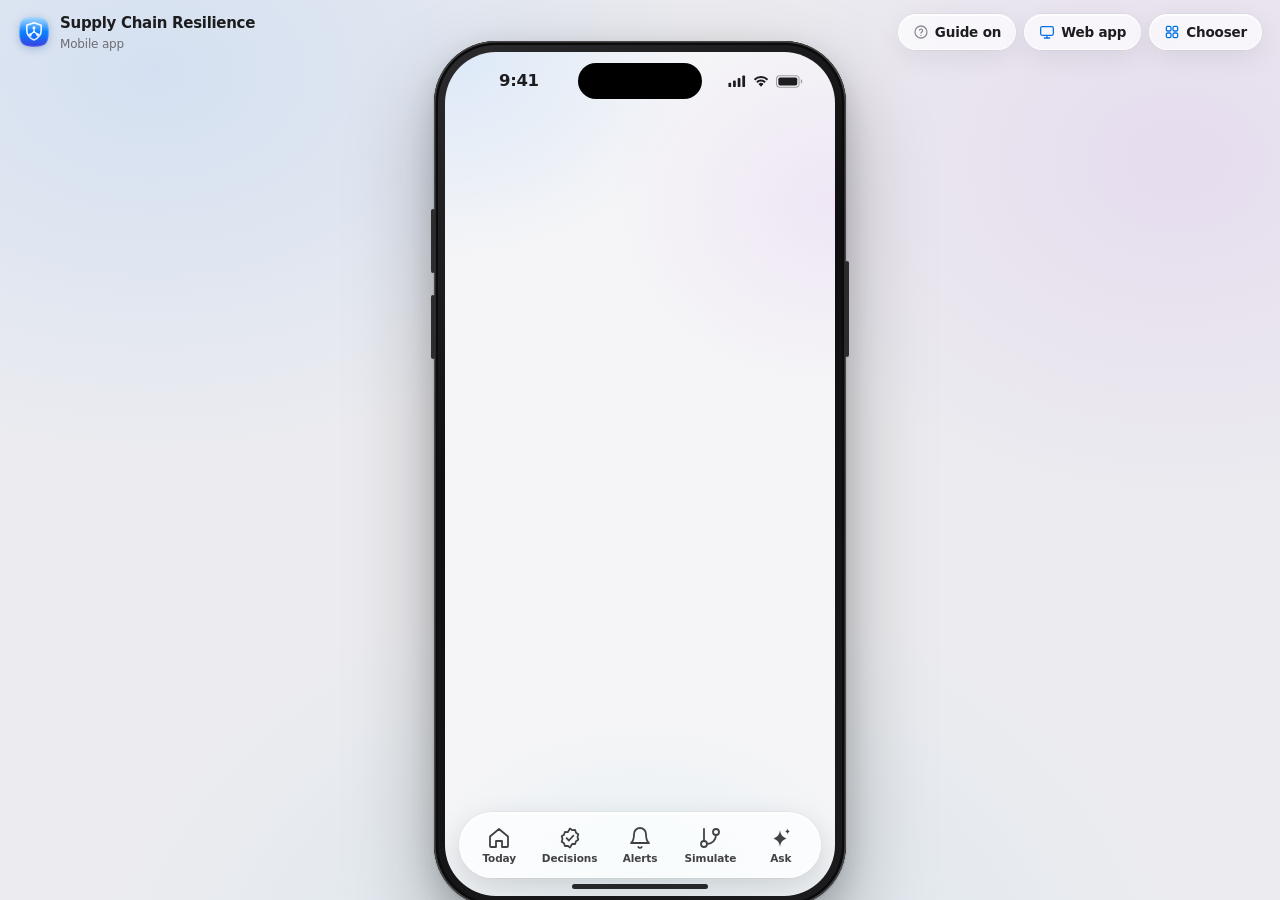
==== mobile.html @ ba63f1e8 "Add the role-tailored mobile app and the device chooser The root is now a chooser, as in the HCCB hu" ====
<!DOCTYPE html>
<html lang="en">
<head>
<meta charset="UTF-8" />
<meta name="viewport" content="width=device-width, initial-scale=1.0" />
<title>SCR Mobile — Supply Chain Resilience</title>
<meta name="theme-color" content="#f5f5f7" />
<link rel="icon" href="data:image/svg+xml,%3Csvg xmlns='http://www.w3.org/2000/svg' viewBox='0 0 48 48'%3E%3Cdefs%3E%3ClinearGradient id='g' x1='0' y1='0' x2='0' y2='1'%3E%3Cstop offset='0' stop-color='%2340a9ff'/%3E%3Cstop offset='1' stop-color='%233b3fe0'/%3E%3C/linearGradient%3E%3C/defs%3E%3Cpath d='M24 2C41.5 2 46 6.5 46 24S41.5 46 24 46 2 41.5 2 24 6.5 2 24 2Z' fill='url(%23g)'/%3E%3Cpath d='M24 10.2 34.8 13.9v7.6c0 6.9-4.6 11.8-10.8 14.6-6.2-2.8-10.8-7.7-10.8-14.6v-7.6Z' fill='none' stroke='%23fff' stroke-width='2.6' stroke-linejoin='round'/%3E%3C/svg%3E" />
<link rel="stylesheet" href="css/styles.css" />
<link rel="stylesheet" href="css/guide.css" />
<link rel="stylesheet" href="css/mobile.css" />
</head>
<body data-theme="light" data-shell="mobile">

<div class="stage" id="stage">
  <header class="st-top">
    <a class="st-brand" href="index.html" data-hint="st-brand" data-hint-title="Supply Chain Resilience · mobile" data-hint-body="The same command center, tailored for a phone. Tap to go back to the chooser.">
      <span class="st-mark"><svg viewBox="0 0 48 48" xmlns="http://www.w3.org/2000/svg">
          <defs>
            <linearGradient id="mTile" x1="0" y1="0" x2="0" y2="1">
              <stop offset="0" stop-color="#40a9ff"/>
              <stop offset=".55" stop-color="#0a7cff"/>
              <stop offset="1" stop-color="#3b3fe0"/>
            </linearGradient>
            <linearGradient id="mSheen" x1="0" y1="0" x2="0" y2="1">
              <stop offset="0" stop-color="#ffffff" stop-opacity=".5"/>
              <stop offset=".48" stop-color="#ffffff" stop-opacity="0"/>
            </linearGradient>
            <linearGradient id="mGlyph" x1="0" y1="0" x2="0" y2="1">
              <stop offset="0" stop-color="#ffffff"/>
              <stop offset="1" stop-color="#d6e8ff"/>
            </linearGradient>
          </defs>
          <!-- app-icon squircle -->
          <path d="M24 2C41.5 2 46 6.5 46 24S41.5 46 24 46 2 41.5 2 24 6.5 2 24 2Z" fill="url(#mTile)"/>
          <path d="M24 2C41.5 2 46 6.5 46 24S41.5 46 24 46 2 41.5 2 24 6.5 2 24 2Z" fill="url(#mSheen)"/>
          <path d="M24 2.6C40.9 2.6 45.4 7.1 45.4 24S40.9 45.4 24 45.4 2.6 40.9 2.6 24 7.1 2.6 24 2.6Z" fill="none" stroke="#ffffff" stroke-opacity=".28" stroke-width="1"/>
          <!-- resilience shield with a supply-chain hub inside -->
          <path d="M24 10.2 34.8 13.9v7.6c0 6.9-4.6 11.8-10.8 14.6-6.2-2.8-10.8-7.7-10.8-14.6v-7.6Z" fill="none" stroke="url(#mGlyph)" stroke-width="2.4" stroke-linejoin="round"/>
          <path d="M24 19.6v3.6M22.6 24.6l-2.9 2.2M25.4 24.6l2.9 2.2" stroke="#ffffff" stroke-width="1.9" stroke-linecap="round"/>
          <circle cx="24" cy="17.6" r="2.3" fill="#ffffff"/>
          <circle cx="24" cy="23.9" r="1.7" fill="#ffffff"/>
          <circle cx="18.6" cy="28.1" r="2.1" fill="#ffffff"/>
          <circle cx="29.4" cy="28.1" r="2.1" fill="#ffffff"/>
        </svg></span>
      <span><b>Supply Chain Resilience</b><small>Mobile app</small></span>
    </a>
    <div class="st-caption" id="stCaption"></div>
    <div class="st-controls">
      <button type="button" class="st-btn" data-guide-toggle data-hint="st-guide">
        <svg viewBox="0 0 24 24" fill="none" stroke="currentColor" stroke-width="1.9" stroke-linecap="round" stroke-linejoin="round"><circle cx="12" cy="12" r="9"/><path d="M9.6 9.3a2.5 2.5 0 0 1 4.86.83c0 1.66-2.46 2.2-2.46 3.6"/><path d="M12 16.9v.2"/></svg>
        <span data-guide-label>Guide on</span>
      </button>
      <a class="st-btn" href="web.html" data-hint="st-web">
        <svg viewBox="0 0 24 24" fill="none" stroke="currentColor" stroke-width="1.9" stroke-linecap="round" stroke-linejoin="round"><rect x="2.5" y="4" width="19" height="13" rx="2.2"/><path d="M8 21h8M12 17v4"/></svg>
        <span>Web app</span>
      </a>
      <a class="st-btn" href="index.html" data-hint="st-chooser">
        <svg viewBox="0 0 24 24" fill="none" stroke="currentColor" stroke-width="1.9" stroke-linecap="round" stroke-linejoin="round"><rect x="3.5" y="3.5" width="7" height="7" rx="2"/><rect x="13.5" y="3.5" width="7" height="7" rx="2"/><rect x="3.5" y="13.5" width="7" height="7" rx="2"/><rect x="13.5" y="13.5" width="7" height="7" rx="2"/></svg>
        <span>Chooser</span>
      </a>
    </div>
  </header>

  <!-- ======= The phone ======= -->
  <div class="device" id="device">
    <div class="screen" id="screen">
      <div class="island" id="island" data-hint="m-island"></div>
      <div class="status-bar" aria-hidden="true">
        <span class="sb-time">9:41</span>
        <span class="sb-icons">
          <svg viewBox="0 0 20 14" fill="currentColor"><rect x="0" y="9" width="3.2" height="5" rx="1"/><rect x="5.4" y="6.5" width="3.2" height="7.5" rx="1"/><rect x="10.8" y="3.5" width="3.2" height="10.5" rx="1"/><rect x="16.2" y="0.5" width="3.2" height="13.5" rx="1"/></svg>
          <svg viewBox="0 0 20 14" fill="currentColor"><path d="M10 13.6 7.1 10.4a4.2 4.2 0 0 1 5.8 0Z"/><path d="M4.4 7.6a7.9 7.9 0 0 1 11.2 0l-1.6 1.7a5.6 5.6 0 0 0-8 0Z"/><path d="M1.6 4.6a11.9 11.9 0 0 1 16.8 0l-1.6 1.7a9.6 9.6 0 0 0-13.6 0Z"/></svg>
          <svg viewBox="0 0 30 14" fill="none"><rect x="0.6" y="0.6" width="25" height="12.8" rx="3.6" stroke="currentColor" stroke-opacity=".38" stroke-width="1.2"/><rect x="2.6" y="2.6" width="21" height="8.8" rx="2" fill="currentColor"/><path d="M27.6 4.6v4.8c.9-.3 1.6-1.3 1.6-2.4s-.7-2.1-1.6-2.4Z" fill="currentColor" fill-opacity=".4"/></svg>
        </span>
      </div>
      <div class="views" id="views"></div>
      <nav class="tabbar" id="tabbar" aria-label="Tabs"></nav>
      <div class="sheet-host" id="sheetHost"></div>
      <div class="home-indicator" aria-hidden="true"></div>
    </div>
  </div>
</div>

<script src="js/theme.js"></script>
<script src="js/personas.js"></script>
<script src="js/data.js"></script>
<script src="js/charts.js"></script>
<script src="js/components.js"></script>
<script src="js/intelligence.js"></script>
<script src="js/copilot.js"></script>
<script src="js/pages/executive.js"></script>
<script src="js/pages/valuestream.js"></script>
<script src="js/pages/category.js"></script>
<script src="js/pages/site.js"></script>
<script src="js/pages/network.js"></script>
<script src="js/pages/scenario.js"></script>
<script src="js/pages/actions.js"></script>
<script src="js/pages/agents.js"></script>
<script src="js/pages/quality.js"></script>
<script src="js/guide.js"></script>
<script src="js/mobile.js"></script>
</body>
</html>
---- css/styles.css ----
/* ============================================================
   SCR — Supply Chain Resilience Command Center · Design System
   Apple-inspired: SF Pro type, system colours, Liquid Glass
   chrome over an ambient light field, continuous (squircle)
   corners, grouped surfaces, spring motion.

   Two materials, used with intent:
   · Glass — only chrome that floats over content blurs what is
     behind it: sidebar, toolbar controls, drawer, copilot,
     popovers, toasts. Cards stay opaque so charts stay legible.
   · Intelligence — the iridescent gradient (blue → violet →
     pink → orange) marks anything written or computed by the
     agentic layer, and nothing else.

   Categorical chart palette (fixed order, Apple system hues):
   teal → purple → orange → blue → pink → green → indigo → brown
   ============================================================ */

* { margin: 0; padding: 0; box-sizing: border-box; }

@property --ai-angle { syntax: '<angle>'; inherits: false; initial-value: 0deg; }

:root {
  color-scheme: light;

  /* ---- Canvas & surfaces (light) ---- */
  --page: #f5f5f7;
  --surface: #ffffff;
  --surface-2: #f6f6f8;
  --surface-3: #ececf0;
  --border: rgba(0, 0, 0, 0.07);
  --border-strong: rgba(0, 0, 0, 0.12);
  --separator: rgba(60, 60, 67, 0.12);
  --fill: rgba(118, 118, 128, 0.14);
  --fill-2: rgba(118, 118, 128, 0.09);
  --fill-3: rgba(118, 118, 128, 0.055);
  --shadow: 0 0 0 0.5px rgba(0, 0, 0, 0.03), 0 1px 2px rgba(0, 0, 0, 0.03), 0 6px 20px rgba(0, 0, 0, 0.04);
  --shadow-hover: 0 0 0 0.5px rgba(0, 0, 0, 0.04), 0 2px 4px rgba(0, 0, 0, 0.04), 0 16px 40px rgba(0, 0, 0, 0.10);
  --shadow-lg: 0 0 0 0.5px rgba(0, 0, 0, 0.08), 0 12px 32px rgba(0, 0, 0, 0.12), 0 32px 80px rgba(0, 0, 0, 0.12);

  /* ---- Ink ---- */
  --ink: #1d1d1f;
  --ink-2: #424245;
  --ink-3: #6e6e73;
  --ink-4: #8e8e93;
  --grid: rgba(0, 0, 0, 0.06);
  --axis: rgba(0, 0, 0, 0.14);

  /* ---- Accent (Apple blue — interaction only) ---- */
  --accent: #0071e3;
  --accent-strong: #0066cc;
  --accent-deep: #004f9e;
  --accent-soft: rgba(0, 113, 227, 0.10);
  --accent-ink: #ffffff;

  /* ---- Glass (Liquid Glass chrome) ---- */
  --glass: rgba(255, 255, 255, 0.66);
  --glass-strong: rgba(255, 255, 255, 0.84);
  --glass-thin: rgba(255, 255, 255, 0.48);
  --glass-edge: rgba(255, 255, 255, 0.72);
  --glass-hair: rgba(0, 0, 0, 0.07);
  --glass-filter: blur(26px) saturate(185%);
  --glass-shadow: inset 0 1px 0 rgba(255, 255, 255, 0.75), 0 0 0 0.5px rgba(0, 0, 0, 0.07), 0 8px 28px rgba(0, 0, 0, 0.07);

  /* ---- App chrome ---- */
  --bar-bg: transparent;
  --bar-ink: #1d1d1f;
  --bar-muted: #6e6e73;
  --bar-border: rgba(0, 0, 0, 0.07);
  --bar-hover: rgba(118, 118, 128, 0.12);
  --bar-field-bg: var(--glass);
  --bar-field-border: var(--glass-edge);

  /* ---- Table header (grouped, not a slab) ---- */
  --thead-bg: rgba(118, 118, 128, 0.075);
  --thead-ink: #424245;

  /* ---- Status / severity (Apple system colours) ---- */
  --status-good: #34c759;
  --status-warning: #ff9f0a;
  --status-serious: #ff6b22;
  --status-critical: #ff3b30;
  --status-good-soft: rgba(52, 199, 89, 0.14);
  --status-warning-soft: rgba(255, 159, 10, 0.16);
  --status-serious-soft: rgba(255, 107, 34, 0.14);
  --status-critical-soft: rgba(255, 59, 48, 0.12);
  /* text-safe variants for small type on light surfaces */
  --good-text: #248a3d;
  --warn-text: #a35200;
  --serious-text: #c93400;
  --crit-text: #d70015;

  /* ---- Categorical series (fixed order) ---- */
  --series-1: #30b0c7;  /* teal   */
  --series-2: #af52de;  /* purple */
  --series-3: #ff9f0a;  /* orange */
  --series-4: #007aff;  /* blue   */
  --series-5: #ff2d55;  /* pink   */
  --series-6: #34c759;  /* green  */
  --series-7: #5856d6;  /* indigo */
  --series-8: #a2845e;  /* brown  */

  /* ---- Intelligence (Apple-Intelligence-style iridescence) ---- */
  --ai-c1: #0894ff;
  --ai-c2: #c959dd;
  --ai-c3: #ff2e54;
  --ai-c4: #ff9004;
  --ai-grad: linear-gradient(90deg, #0894ff, #c959dd 34%, #ff2e54 68%, #ff9004);
  --ai-conic: conic-gradient(from var(--ai-angle), #0894ff, #c959dd, #ff2e54, #ff9004, #ffc53d, #0894ff);
  --ai-wash: linear-gradient(120deg, rgba(8, 148, 255, 0.10), rgba(201, 89, 221, 0.09) 45%, rgba(255, 46, 84, 0.07) 75%, rgba(255, 144, 4, 0.08));
  --ai-glow-opacity: 0.32;

  /* ---- Shape & type ---- */
  --radius: 20px;
  --radius-lg: 24px;
  --radius-sm: 14px;
  --radius-xs: 10px;
  --font: -apple-system, BlinkMacSystemFont, "SF Pro Text", "SF Pro Display", "Helvetica Neue", "Inter", system-ui, sans-serif;
  --font-display: -apple-system, BlinkMacSystemFont, "SF Pro Display", "Helvetica Neue", "Inter", system-ui, sans-serif;
  --font-rounded: ui-rounded, "SF Pro Rounded", -apple-system, BlinkMacSystemFont, "SF Pro Display", system-ui, sans-serif;
  --font-mono: ui-monospace, "SF Mono", Menlo, monospace;

  /* ---- Motion ---- */
  --ease: cubic-bezier(.32, .72, 0, 1);          /* iOS sheet curve */
  --ease-out: cubic-bezier(.2, .8, .2, 1);
  --spring: linear(0, 0.009, 0.035 2.1%, 0.141 4.4%, 0.723 12.9%, 0.938 16.7%, 1.017 19.4%, 1.061, 1.084 24.8%, 1.088 27.5%, 1.077 30.4%, 1.013 41.4%, 0.996 46.3%, 0.99 52.2%, 1 70%, 1);

  --appbar-h: 58px;
  --side-w: 248px;
  --content-w: 1560px;
}

[data-theme="dark"] {
  color-scheme: dark;

  --page: #000000;
  --surface: #1c1c1e;
  --surface-2: #242427;
  --surface-3: #2c2c2e;
  --border: rgba(255, 255, 255, 0.08);
  --border-strong: rgba(255, 255, 255, 0.15);
  --separator: rgba(84, 84, 88, 0.55);
  --fill: rgba(118, 118, 128, 0.30);
  --fill-2: rgba(118, 118, 128, 0.22);
  --fill-3: rgba(118, 118, 128, 0.14);
  --shadow: 0 0 0 0.5px rgba(255, 255, 255, 0.06);
  --shadow-hover: 0 0 0 0.5px rgba(255, 255, 255, 0.10), 0 18px 44px rgba(0, 0, 0, 0.6);
  --shadow-lg: 0 0 0 0.5px rgba(255, 255, 255, 0.10), 0 24px 70px rgba(0, 0, 0, 0.7);

  --ink: #f5f5f7;
  --ink-2: #d1d1d6;
  --ink-3: #98989d;
  --ink-4: #6e6e73;
  --grid: rgba(255, 255, 255, 0.07);
  --axis: rgba(255, 255, 255, 0.16);

  --accent: #0a84ff;
  --accent-strong: #409cff;
  --accent-deep: #7ab8ff;
  --accent-soft: rgba(10, 132, 255, 0.20);
  --accent-ink: #ffffff;

  --glass: rgba(30, 30, 32, 0.58);
  --glass-strong: rgba(30, 30, 32, 0.80);
  --glass-thin: rgba(44, 44, 46, 0.42);
  --glass-edge: rgba(255, 255, 255, 0.10);
  --glass-hair: rgba(255, 255, 255, 0.08);
  --glass-shadow: inset 0 1px 0 rgba(255, 255, 255, 0.08), 0 0 0 0.5px rgba(0, 0, 0, 0.6), 0 10px 30px rgba(0, 0, 0, 0.45);

  --bar-ink: #f5f5f7;
  --bar-muted: #98989d;
  --bar-border: rgba(255, 255, 255, 0.08);
  --bar-hover: rgba(118, 118, 128, 0.24);

  --thead-bg: rgba(118, 118, 128, 0.16);
  --thead-ink: #d1d1d6;

  --status-good: #30d158;
  --status-warning: #ffb340;
  --status-serious: #ff8a3d;
  --status-critical: #ff453a;
  --status-good-soft: rgba(48, 209, 88, 0.17);
  --status-warning-soft: rgba(255, 179, 64, 0.17);
  --status-serious-soft: rgba(255, 138, 61, 0.17);
  --status-critical-soft: rgba(255, 69, 58, 0.18);
  --good-text: #30d158;
  --warn-text: #ffb340;
  --serious-text: #ff8a3d;
  --crit-text: #ff6961;

  --series-1: #40c8e0;
  --series-2: #bf5af2;
  --series-3: #ff9f0a;
  --series-4: #0a84ff;
  --series-5: #ff375f;
  --series-6: #30d158;
  --series-7: #5e5ce6;
  --series-8: #ac8e68;

  --ai-wash: linear-gradient(120deg, rgba(8, 148, 255, 0.16), rgba(201, 89, 221, 0.14) 45%, rgba(255, 46, 84, 0.10) 75%, rgba(255, 144, 4, 0.10));
  --ai-glow-opacity: 0.5;
}

html, body { height: 100%; }
body {
  font-family: var(--font);
  background: var(--page);
  color: var(--ink);
  font-size: 16px;
  line-height: 1.5;
  letter-spacing: -0.011em;
  -webkit-font-smoothing: antialiased;
  -moz-osx-font-smoothing: grayscale;
  text-rendering: optimizeLegibility;
  overflow: hidden;
}
svg { display: block; }
button { font-family: inherit; cursor: pointer; letter-spacing: inherit; }
input, select, textarea { font-family: inherit; letter-spacing: inherit; }
::selection { background: color-mix(in srgb, var(--accent) 24%, transparent); }
:focus-visible { outline: 3px solid color-mix(in srgb, var(--accent) 45%, transparent); outline-offset: 2px; }

/* Ambient light field — gives the glass something to refract. */
.shell {
  display: flex;
  height: 100vh;
  position: relative;
  background:
    radial-gradient(1100px 720px at -6% -12%, rgba(0, 122, 255, 0.10), transparent 62%),
    radial-gradient(900px 640px at 104% -8%, rgba(175, 82, 222, 0.09), transparent 60%),
    radial-gradient(1000px 760px at 46% 118%, rgba(48, 176, 199, 0.09), transparent 62%),
    radial-gradient(700px 520px at 88% 76%, rgba(255, 149, 0, 0.05), transparent 60%),
    var(--page);
}
[data-theme="dark"] .shell {
  background:
    radial-gradient(1100px 720px at -6% -12%, rgba(10, 132, 255, 0.16), transparent 62%),
    radial-gradient(900px 640px at 104% -8%, rgba(191, 90, 242, 0.14), transparent 60%),
    radial-gradient(1000px 760px at 46% 118%, rgba(64, 200, 224, 0.10), transparent 62%),
    radial-gradient(700px 520px at 88% 76%, rgba(255, 159, 10, 0.06), transparent 60%),
    var(--page);
}

/* One definition of the glass material for every floating surface. */
.sidebar, .global-search, .persona-pill, .tb-group, .side-handle,
.search-results, .persona-menu, .notif-panel, .refresh-tip,
.drawer, .copilot, .toast, .copilot-fab {
  background: var(--glass);
  -webkit-backdrop-filter: var(--glass-filter);
  backdrop-filter: var(--glass-filter);
  border: 1px solid var(--glass-edge);
  box-shadow: var(--glass-shadow);
}

/* ============ Toolbar (floats over the page, content scrolls under) ============ */
.appbar {
  position: absolute; top: 0; left: 0; right: 0;
  height: var(--appbar-h);
  color: var(--bar-ink);
  display: flex; align-items: center; gap: 12px;
  padding: 0 18px 0 14px;
  z-index: 60;
  pointer-events: none;           /* the empty strip must not block clicks on content */
}
.appbar > * { pointer-events: auto; }
/* scroll-edge effect: a soft blur that fades out, as in macOS Tahoe toolbars */
.appbar::before {
  content: "";
  position: absolute; inset: 0 0 -22px 0;
  z-index: -1;
  background: linear-gradient(to bottom, color-mix(in srgb, var(--page) 72%, transparent) 0%, color-mix(in srgb, var(--page) 30%, transparent) 62%, transparent 100%);
  -webkit-backdrop-filter: blur(14px) saturate(160%);
  backdrop-filter: blur(14px) saturate(160%);
  -webkit-mask-image: linear-gradient(to bottom, #000 58%, transparent);
  mask-image: linear-gradient(to bottom, #000 58%, transparent);
  pointer-events: none;
}

/* Brand lives at the top of the sidebar */
.side-brand { display: flex; align-items: center; gap: 11px; flex-shrink: 0; min-width: 0; }
.side-brand { padding: 14px 14px 8px; }
.brand-mark {
  width: 34px; height: 34px;
  display: grid; place-items: center;
  flex-shrink: 0;
}
.brand-mark svg { width: 34px; height: 34px; filter: drop-shadow(0 2px 4px rgba(0, 60, 140, 0.25)); }
.brand-text { display: flex; flex-direction: column; line-height: 1.12; min-width: 0; transition: opacity .2s ease; }
.brand-name { font-family: var(--font-display); font-weight: 700; font-size: 15px; letter-spacing: -0.02em; white-space: nowrap; }
.brand-cap { font-size: 11.5px; color: var(--ink-3); font-weight: 500; white-space: nowrap; }

.global-search {
  position: relative;
  display: flex; align-items: center; gap: 8px;
  border-radius: 999px;
  padding: 7px 14px;
  width: min(360px, 30vw);
  height: 38px;
  color: var(--bar-muted);
  transition: width .35s var(--ease), box-shadow .2s;
}
.global-search:focus-within {
  width: min(460px, 38vw);
  box-shadow: var(--glass-shadow), 0 0 0 3.5px color-mix(in srgb, var(--accent) 28%, transparent);
}
.global-search svg { width: 15px; height: 15px; flex-shrink: 0; }
.global-search input {
  border: none; outline: none; background: transparent;
  color: var(--bar-ink); font-size: 14.5px; width: 100%;
}
.global-search input::placeholder { color: var(--bar-muted); }
.global-search kbd, .kbd {
  font-family: var(--font); font-size: 11.5px; font-weight: 600;
  color: var(--ink-3); background: var(--fill-2);
  border-radius: 6px; padding: 1px 6px; flex-shrink: 0;
}
.search-results {
  display: none;
  position: absolute; top: calc(100% + 8px); left: 0; right: 0;
  min-width: 380px;
  background: var(--glass-strong);
  border-radius: 18px;
  box-shadow: var(--shadow-lg);
  max-height: 420px; overflow-y: auto;
  z-index: 90;
  color: var(--ink);
  padding: 6px;
  transform-origin: top center;
}
.search-results.open { display: block; animation: popIn .26s var(--ease-out); }
.search-hit {
  display: flex; align-items: center; gap: 10px;
  width: 100%; padding: 8px 10px;
  background: none; border: none; border-radius: 11px;
  color: var(--ink); font-size: 14.5px; text-align: left;
}
.search-hit:hover, .search-hit.kb { background: var(--accent); color: #fff; }
.search-hit:hover .cell-sub, .search-hit:hover .hit-type,
.search-hit.kb .cell-sub, .search-hit.kb .hit-type { color: rgba(255, 255, 255, 0.82); }
.search-hit .hit-type {
  font-size: 11.5px; font-weight: 600;
  color: var(--ink-3); width: 62px; flex-shrink: 0;
}
.search-hit .cell-sub { display: block; font-size: 12.5px; color: var(--ink-3); margin-top: 1px; }
.search-ask:not(:first-child) { margin-top: 4px; box-shadow: 0 -5px 0 -4px var(--separator); }
.search-ask .hit-type { background: var(--ai-grad); -webkit-background-clip: text; background-clip: text; color: transparent; -webkit-text-fill-color: transparent; font-weight: 700; }
.search-hit.search-ask:hover .hit-type, .search-hit.search-ask.kb .hit-type { background: none; color: #fff; -webkit-text-fill-color: #fff; }

.appbar-right { display: flex; align-items: center; gap: 8px; flex-shrink: 0; margin-left: auto; }
.tb-group { display: flex; align-items: center; gap: 2px; padding: 3px; border-radius: 999px; }
.refresh-ic { position: relative; }
.refresh-tip {
  display: none;
  position: absolute; top: calc(100% + 10px); right: 0;
  width: 260px;
  background: var(--glass-strong);
  border-radius: 16px;
  box-shadow: var(--shadow-lg);
  padding: 12px 14px;
  color: var(--ink-2);
  font-size: 13px; line-height: 1.55;
  z-index: 96;
}
.refresh-tip strong { color: var(--ink); }
.refresh-ic:hover .refresh-tip { display: block; animation: popIn .2s var(--ease-out); }
.icon-btn {
  width: 34px; height: 34px;
  display: grid; place-items: center;
  background: transparent; border: none;
  border-radius: 50%; color: var(--bar-ink);
  position: relative;
  transition: background .15s, transform .15s var(--ease-out);
}
.icon-btn:hover { background: var(--bar-hover); }
.icon-btn:active { transform: scale(.92); }
.icon-btn svg { width: 17px; height: 17px; }
.notif-dot {
  position: absolute; top: 6px; right: 7px;
  width: 8px; height: 8px; border-radius: 50%;
  background: var(--status-critical);
  box-shadow: 0 0 0 2px var(--surface);
}

/* ============ Body: floating sidebar + main column ============ */
.body-row { display: contents; }
.main-col { flex: 1; min-width: 0; display: flex; flex-direction: column; position: relative; }

/* Sidebar toggle rides in the toolbar, as in macOS */
.side-handle {
  width: 36px; height: 36px; flex-shrink: 0;
  display: grid; place-items: center;
  border-radius: 50%;
  color: var(--ink-2);
  transition: transform .15s var(--ease-out), color .15s;
}
.side-handle:hover { color: var(--accent); }
.side-handle:active { transform: scale(.92); }
.side-handle svg { width: 18px; height: 18px; }

/* ============ Sidebar (persona-mapped, floating glass pane) ============ */
.sidebar {
  width: var(--side-w);
  flex-shrink: 0;
  margin: 10px 0 10px 10px;
  border-radius: var(--radius-lg);
  display: flex; flex-direction: column;
  overflow: hidden;
  position: relative; z-index: 50;
  transition: width .38s var(--ease);
}
.side-nav { flex: 1; padding: 4px 10px 12px; overflow-y: auto; overflow-x: hidden; }
.nav-item > span, .nav-section, .brand-text, .side-foot-text { transition: opacity .2s ease; white-space: nowrap; }
.shell.side-collapsed { --side-w: 70px; }
.shell.side-collapsed .brand-text,
.shell.side-collapsed .side-foot-text { opacity: 0; pointer-events: none; }
.shell.side-collapsed .side-brand { padding-left: 17px; }
.shell.side-collapsed .nav-section { opacity: 0; height: 12px; padding: 6px 0 0; overflow: hidden; }
.shell.side-collapsed .nav-item > span,
.shell.side-collapsed .nav-badge { opacity: 0; width: 0; overflow: hidden; pointer-events: none; }
.shell.side-collapsed .nav-item { justify-content: center; padding: 9px 8px; gap: 0; }
.shell.side-collapsed .side-foot { justify-content: center; padding-left: 0; padding-right: 0; }
.nav-section {
  font-size: 12px; font-weight: 600;
  color: var(--ink-3); padding: 16px 11px 5px;
  letter-spacing: -0.005em;
}
.nav-item {
  display: flex; align-items: center; gap: 10px;
  width: 100%;
  padding: 7px 10px;
  min-height: 36px;
  border: none; background: transparent;
  color: var(--ink);
  font-size: 14.5px; font-weight: 500;
  border-radius: 11px;
  margin-bottom: 1px;
  text-align: left;
  transition: background .15s, color .15s;
}
.nav-item svg { width: 19px; height: 19px; flex-shrink: 0; color: var(--accent); transition: color .15s; }
.nav-item:hover { background: var(--fill-2); }
.nav-item.active { background: var(--accent-soft); color: var(--accent-strong); font-weight: 600; }
.nav-item.active svg { color: var(--accent); }
.nav-badge {
  margin-left: auto;
  font-size: 11.5px; font-weight: 700; line-height: 18px;
  min-width: 20px; height: 18px; text-align: center;
  background: var(--status-critical); color: #fff;
  border-radius: 99px; padding: 0 6px;
  font-variant-numeric: tabular-nums;
}
.side-foot {
  display: flex; align-items: center; gap: 9px;
  padding: 11px 16px 14px;
  border-top: 1px solid var(--separator);
  font-size: 12px; color: var(--ink-3); line-height: 1.35;
}
.side-foot strong { color: var(--ink-2); font-weight: 600; display: block; }
.live-dot {
  width: 8px; height: 8px; border-radius: 50%; flex-shrink: 0;
  background: var(--status-good);
  box-shadow: 0 0 0 0 color-mix(in srgb, var(--status-good) 50%, transparent);
  animation: livePulse 2.4s infinite;
}

/* ============ Persona switcher (Viewing-as pill) ============ */
.persona-pill {
  display: flex; align-items: center; gap: 9px;
  padding: 3px 12px 3px 3px;
  height: 38px;
  border-radius: 999px;
  color: var(--bar-ink);
  max-width: 300px;
  transition: transform .15s var(--ease-out), box-shadow .2s;
}
.persona-pill:hover { box-shadow: var(--glass-shadow), 0 0 0 3px color-mix(in srgb, var(--accent) 18%, transparent); }
.persona-pill:active { transform: scale(.98); }
.persona-pill .pp-avatar {
  width: 30px; height: 30px; border-radius: 50%;
  display: grid; place-items: center;
  font-size: 11.5px; font-weight: 700;
  flex-shrink: 0;
}
.persona-pill .pp-meta { text-align: left; min-width: 0; line-height: 1.15; }
.persona-pill .pp-name { display: block; font-size: 13.5px; font-weight: 600; white-space: nowrap; overflow: hidden; text-overflow: ellipsis; }
.persona-pill .pp-cap { display: block; font-size: 11px; color: var(--bar-muted); }
.persona-pill svg { width: 12px; height: 12px; color: var(--bar-muted); flex-shrink: 0; }

.persona-menu {
  display: none;
  position: absolute;
  top: calc(var(--appbar-h) + 2px);
  width: 290px; max-width: 94vw;
  background: var(--glass-strong);
  border-radius: 18px;
  box-shadow: var(--shadow-lg);
  z-index: 95;
  padding: 6px;
  color: var(--ink);
  transform-origin: top right;
}
.persona-menu.open { display: block; animation: popIn .26s var(--ease-out); }
.persona-opt {
  display: flex; align-items: center; gap: 10px;
  width: 100%;
  padding: 8px 10px;
  background: none; border: none; border-radius: 12px;
  text-align: left;
  transition: background .13s;
  cursor: pointer;
}
.persona-opt:hover { background: var(--fill-2); }
.persona-opt .po-avatar {
  width: 32px; height: 32px; border-radius: 50%;
  display: grid; place-items: center;
  font-size: 12px; font-weight: 700;
  flex-shrink: 0;
}
.persona-opt .po-meta { flex: 1; min-width: 0; }
.persona-opt .po-name {
  display: block; font-size: 14.5px; font-weight: 600; color: var(--ink);
  white-space: nowrap; overflow: hidden; text-overflow: ellipsis;
}
.persona-opt .po-tag {
  display: block; font-size: 12.5px; color: var(--ink-3); margin-top: 1px;
  white-space: nowrap; overflow: hidden; text-overflow: ellipsis;
}
.persona-opt .po-check { width: 18px; height: 18px; flex-shrink: 0; }

/* ============ Guide: the role's jobs + the explanation switch ============ */
a.icon-btn { text-decoration: none; }
.guide-btn.on { color: var(--accent); }
.guide-btn.on::after {
  content: ""; position: absolute; top: 7px; right: 7px; width: 7px; height: 7px; border-radius: 50%;
  background: var(--accent); box-shadow: 0 0 0 2px var(--surface);
}
.guide-pop {
  display: none;
  position: absolute; top: calc(var(--appbar-h) + 2px);
  width: 360px; max-width: calc(100vw - 24px);
  background: var(--glass-strong);
  -webkit-backdrop-filter: var(--glass-filter); backdrop-filter: var(--glass-filter);
  border: 1px solid var(--glass-edge);
  border-radius: 22px;
  box-shadow: var(--glass-shadow), var(--shadow-lg);
  z-index: 96; padding: 14px 10px 10px; color: var(--ink);
  transform-origin: top right;
}
.guide-pop.open { display: block; animation: popIn .26s var(--ease-out); }
.gp-head { padding: 0 8px 10px; }
.gp-eyebrow { display: block; font-size: 12px; font-weight: 600; color: var(--accent-strong); margin-bottom: 2px; }
.gp-head b { display: block; font-family: var(--font-display); font-size: 18px; font-weight: 700; letter-spacing: -0.024em; }
.gp-lens { display: block; font-size: 13px; color: var(--ink-3); line-height: 1.4; margin-top: 2px; }
.gp-tasks { list-style: none; display: grid; gap: 2px; margin: 0 0 6px; }
.gp-tasks button {
  display: flex; align-items: center; gap: 11px; width: 100%;
  padding: 9px 8px; border: none; background: none; border-radius: 14px; text-align: left; color: var(--ink);
  transition: background .15s;
}
.gp-tasks button:hover { background: var(--fill-3); }
.gp-tasks svg { width: 14px; height: 14px; color: var(--ink-4); flex-shrink: 0; }
.gp-n {
  width: 24px; height: 24px; border-radius: 50%; flex-shrink: 0; color: #fff;
  display: grid; place-items: center; font-size: 12.5px; font-weight: 700; font-family: var(--font-rounded);
}
.gp-t { flex: 1; min-width: 0; }
.gp-t b { display: block; font-size: 14.5px; font-weight: 600; letter-spacing: -0.015em; }
.gp-t small { display: block; font-size: 12.5px; color: var(--ink-3); line-height: 1.38; margin-top: 1px; }
.gp-t em { display: inline-block; font-style: normal; font-size: 11.5px; font-weight: 600; color: var(--accent-strong); margin-top: 3px; }
.gp-row {
  display: flex; align-items: center; justify-content: space-between; gap: 12px;
  margin: 2px 2px 8px; padding: 10px 12px; border-radius: 14px; background: var(--fill-3); cursor: pointer;
}
.gp-row b { display: block; font-size: 14px; font-weight: 600; }
.gp-row small { display: block; font-size: 12px; color: var(--ink-3); }
.gp-foot { display: flex; justify-content: space-between; gap: 10px; padding: 4px 10px 2px; }
.gp-foot a { font-size: 13px; font-weight: 600; color: var(--accent-strong); text-decoration: none; }
.gp-foot a:hover { text-decoration: underline; text-underline-offset: 2px; }

/* iOS switch */
.ios-switch {
  -webkit-appearance: none; appearance: none; flex-shrink: 0;
  width: 46px; height: 28px; border-radius: 999px; position: relative; cursor: pointer;
  background: var(--fill); transition: background .25s var(--ease-out);
}
.ios-switch::after {
  content: ""; position: absolute; top: 2px; left: 2px; width: 24px; height: 24px; border-radius: 50%;
  background: #fff; box-shadow: 0 2px 6px rgba(0, 0, 0, 0.18), 0 0 0 0.5px rgba(0, 0, 0, 0.04);
  transition: transform .3s var(--spring);
}
.ios-switch:checked { background: var(--status-good); }
.ios-switch:checked::after { transform: translateX(18px); }

/* ============ Breadcrumb (window title, left of the toolbar) ============ */
.crumbbar {
  flex: 1 1 auto;
  display: flex; align-items: center; gap: 14px;
  min-width: 0;
}
.crumb-trail {
  display: flex; align-items: center; gap: 6px;
  font-size: 14.5px; min-width: 0;
  white-space: nowrap; overflow: hidden;
  padding: 6px 14px; border-radius: 999px;
}
.crumb-link { color: var(--accent-strong); font-weight: 600; background: none; border: none; font-size: 14.5px; padding: 0; flex-shrink: 0; }
.crumb-link:hover { text-decoration: underline; text-underline-offset: 3px; }
.crumb-sep { color: var(--ink-4); flex-shrink: 0; }
.crumb-here { color: var(--ink); font-weight: 650; flex-shrink: 0; }
.crumb-scope { color: var(--ink-3); margin-left: 2px; overflow: hidden; text-overflow: ellipsis; min-width: 0; }
.crumb-right { margin-left: auto; display: flex; align-items: center; gap: 12px; flex-shrink: 0; }
.crumb-stamp { font-size: 13px; color: var(--ink-3); white-space: nowrap; }

/* ============ Page canvas ============ */
.page {
  flex: 1;
  overflow-y: auto;
  padding: calc(var(--appbar-h) + 8px) 28px 64px;
  scroll-behavior: smooth;
  scroll-padding-top: calc(var(--appbar-h) + 12px);
}
.page-inner { max-width: var(--content-w); margin: 0 auto; }
/* content arrives with a short rise, staggered, like a sheet settling */
.page-inner > * { animation: rise .5s var(--ease-out) both; }
.page-inner > :nth-child(2) { animation-delay: .03s; }
.page-inner > :nth-child(3) { animation-delay: .06s; }
.page-inner > :nth-child(4) { animation-delay: .09s; }
.page-inner > :nth-child(5) { animation-delay: .12s; }
.page-inner > :nth-child(n+6) { animation-delay: .15s; }
.grid > * { animation: rise .55s var(--ease-out) both; }
.grid > :nth-child(2) { animation-delay: .05s; }
.grid > :nth-child(3) { animation-delay: .08s; }
.grid > :nth-child(4) { animation-delay: .11s; }
.grid > :nth-child(n+5) { animation-delay: .14s; }
@keyframes rise { from { opacity: 0; transform: translateY(10px); } to { opacity: 1; transform: none; } }
@keyframes popIn { from { opacity: 0; transform: scale(.96) translateY(-4px); } to { opacity: 1; transform: none; } }

.page-head { display: flex; align-items: baseline; gap: 2px 10px; margin: 6px 0 18px; flex-wrap: wrap; }
.page-head h1 {
  font-family: var(--font-display);
  font-size: 32px; font-weight: 700; letter-spacing: -0.028em; line-height: 1.12;
}
.page-head .ph-kicker {
  flex-basis: 100%;
  font-size: 13px; font-weight: 600; color: var(--ink-3);
  letter-spacing: -0.005em; margin-bottom: 2px;
}
.page-head .ph-note { font-size: 14px; color: var(--ink-3); margin-left: auto; }
/* with a back button the eyebrow reads as the iOS back label: "‹ Site Resilience" */
.page-head:has(.backbtn) .ph-kicker { flex-basis: auto; align-self: center; margin: 0; color: var(--accent-strong); font-size: 14px; }
.page-head:has(.backbtn) h1 { flex-basis: 100%; margin-top: 4px; }
.backbtn {
  width: 28px; height: 28px; border-radius: 50%;
  border: none; background: var(--fill-2);
  display: grid; place-items: center; color: var(--accent);
  margin-right: 2px; align-self: center;
  transition: background .15s, transform .15s var(--ease-out);
}
.backbtn:hover { background: var(--fill); }
.backbtn:active { transform: scale(.92); }
.backbtn svg { width: 16px; height: 16px; }

/* ============ Filter bar ============ */
.filterbar {
  display: flex; align-items: center; gap: 10px 18px; flex-wrap: wrap;
  background: var(--surface);
  border-radius: var(--radius);
  box-shadow: var(--shadow);
  padding: 10px 16px;
  margin: 0 0 18px;
}
.fb-lead {
  display: inline-flex; align-items: center; gap: 7px;
  font-size: 14px; font-weight: 600; color: var(--ink);
  padding-right: 2px;
}
.fb-lead svg { width: 16px; height: 16px; color: var(--accent); }
.fb-field { display: inline-flex; align-items: center; gap: 8px; }
.fb-field > span { font-size: 13px; font-weight: 500; color: var(--ink-3); }
.fb-field select, .fld-select {
  padding: 6px 30px 6px 13px;
  height: 32px;
  border: none;
  border-radius: 999px;
  background-color: var(--fill-2);
  color: var(--ink);
  font-size: 14px; font-weight: 600;
  outline: none; cursor: pointer;
  appearance: none; -webkit-appearance: none;
  /* chevron.up.chevron.down, as on an Apple pop-up button */
  background-image: url("data:image/svg+xml,%3Csvg xmlns='http://www.w3.org/2000/svg' width='12' height='12' viewBox='0 0 24 24' fill='none' stroke='%230071e3' stroke-width='2.8' stroke-linecap='round' stroke-linejoin='round'%3E%3Cpath d='m7 9 5-5 5 5'/%3E%3Cpath d='m7 15 5 5 5-5'/%3E%3C/svg%3E");
  background-repeat: no-repeat; background-position: right 11px center;
  transition: background-color .15s, box-shadow .15s;
}
[data-theme="dark"] .fb-field select, [data-theme="dark"] .fld-select {
  background-image: url("data:image/svg+xml,%3Csvg xmlns='http://www.w3.org/2000/svg' width='12' height='12' viewBox='0 0 24 24' fill='none' stroke='%23409cff' stroke-width='2.8' stroke-linecap='round' stroke-linejoin='round'%3E%3Cpath d='m7 9 5-5 5 5'/%3E%3Cpath d='m7 15 5 5 5-5'/%3E%3C/svg%3E");
}
.fb-field select:hover, .fld-select:hover { background-color: var(--fill); }
.fb-field select:focus, .fld-select:focus { box-shadow: 0 0 0 3px color-mix(in srgb, var(--accent) 30%, transparent); }
.fb-note { margin-left: auto; font-size: 13px; color: var(--ink-3); }

/* legacy flyout note (kept harmless) */
.filter-row { margin: 4px 0 14px; }

/* ============ KPI tiles (Apple Health summary style) ============ */
.kpi-cards {
  display: grid;
  grid-template-columns: repeat(auto-fit, minmax(178px, 1fr));
  gap: 14px;
  margin-bottom: 20px;
}
.kpi-card {
  position: relative;
  background: var(--surface);
  border: none;
  border-radius: var(--radius);
  box-shadow: var(--shadow);
  padding: 14px 16px 15px;
  display: flex; flex-direction: column;
  min-width: 0; overflow: hidden;
  text-align: left;
}
.kpi-card.clickable { cursor: pointer; transition: transform .35s var(--spring), box-shadow .25s; }
.kpi-card.clickable:hover { transform: translateY(-2px); box-shadow: var(--shadow-hover); }
.kpi-card.clickable:active { transform: scale(.985); }
.kpi-card.clickable:hover .k-chev { transform: translateX(2px); color: var(--ink-3); }
.kc-top { display: flex; align-items: center; justify-content: space-between; gap: 8px; margin-bottom: 12px; min-width: 0; }
.k-title { display: inline-flex; align-items: center; gap: 6px; min-width: 0; color: var(--kpi-accent, var(--accent)); }
.k-label {
  font-size: 13.5px; font-weight: 600; letter-spacing: -0.01em;
  color: var(--kpi-accent, var(--accent)); line-height: 1.3;
  white-space: nowrap; overflow: hidden; text-overflow: ellipsis;
}
.kpi-glyph { display: grid; place-items: center; flex-shrink: 0; color: var(--kpi-accent, var(--accent)); }
.kpi-glyph svg { width: 16px; height: 16px; }
.k-chev { width: 13px; height: 13px; flex-shrink: 0; color: var(--ink-4); transition: transform .25s var(--ease-out), color .2s; }
.k-value {
  font-family: var(--font-rounded);
  font-size: 30px; font-weight: 700; letter-spacing: -0.025em; line-height: 1.05;
  white-space: nowrap; font-variant-numeric: tabular-nums;
}
.k-value small { font-family: var(--font); font-size: 14px; font-weight: 600; color: var(--ink-3); letter-spacing: -0.01em; }
.k-sub {
  font-size: 13px; color: var(--ink-3);
  margin-top: 7px; min-height: 18px;
  display: flex; align-items: center; gap: 4px;
  white-space: nowrap; overflow: hidden; text-overflow: ellipsis;
}
.k-sub.k-pill {
  align-self: flex-start; margin-top: 9px;
  padding: 2px 9px; border-radius: 999px;
  font-weight: 600; font-size: 12.5px;
}
.k-sub.k-pill.good { color: var(--good-text); background: var(--status-good-soft); }
.k-sub.k-pill.bad { color: var(--crit-text); background: var(--status-critical-soft); }
.progress { width: 100%; height: 6px; border-radius: 99px; background: var(--fill-2); overflow: hidden; margin-top: 10px; }
.progress i { display: block; height: 100%; border-radius: 99px; }

/* Intelligence tile ("Summarize this view") */
.bulb-card {
  align-items: flex-start; justify-content: space-between; gap: 10px;
  cursor: pointer; border: none;
  background: var(--surface);
  isolation: isolate;
  transition: transform .35s var(--spring), box-shadow .25s;
}
.bulb-card::after { content: ""; position: absolute; inset: 0; border-radius: inherit; background: var(--ai-wash); z-index: -1; }
.bulb-card:hover { transform: translateY(-2px); box-shadow: var(--shadow-hover); }
.bulb-card:active { transform: scale(.985); }
.bulb-card .bulb {
  width: 34px; height: 34px; border-radius: 50%;
  display: grid; place-items: center; color: #fff;
  background: var(--ai-conic);
  animation: aiSpin 8s linear infinite;
  box-shadow: 0 4px 14px rgba(201, 89, 221, 0.35);
}
.bulb-card .bulb svg { width: 18px; height: 18px; }
.bulb-card .bulb-label { font-size: 15px; font-weight: 650; color: var(--ink); letter-spacing: -0.015em; line-height: 1.25; }
.bulb-card .bulb-sub { font-size: 12.5px; color: var(--ink-3); display: block; font-weight: 500; margin-top: 2px; }

/* ============ Grid & cards ============ */
.grid { display: grid; gap: 16px; }
.grid-12 { grid-template-columns: repeat(12, 1fr); }
.col-3 { grid-column: span 3; } .col-4 { grid-column: span 4; }
.col-5 { grid-column: span 5; } .col-6 { grid-column: span 6; }
.col-7 { grid-column: span 7; } .col-8 { grid-column: span 8; }
.col-9 { grid-column: span 9; } .col-12 { grid-column: span 12; }
@media (max-width: 1280px) {
  .col-3, .col-4 { grid-column: span 6; }
  .col-5, .col-6, .col-7, .col-8, .col-9 { grid-column: span 12; }
}

.card {
  background: var(--surface);
  border: none;
  border-radius: var(--radius);
  box-shadow: var(--shadow);
  display: flex; flex-direction: column;
  min-width: 0;
  transition: box-shadow .25s;
}
.card-head {
  display: flex; align-items: flex-start; justify-content: space-between; gap: 12px;
  padding: 17px 20px 6px;
  /* A title plus a segmented toggle can exceed a narrow card. Wrap the actions
     to their own line rather than letting them push out of the card. */
  flex-wrap: wrap;
}
.card-head > :first-child { min-width: 0; }
.card-title { font-family: var(--font-display); font-size: 17px; font-weight: 650; letter-spacing: -0.022em; line-height: 1.3; }
.card-title .info-i {
  display: inline-grid; place-items: center;
  width: 16px; height: 16px; border-radius: 50%;
  background: var(--fill-2); color: var(--ink-3);
  font-size: 11px; font-weight: 700; font-style: normal;
  vertical-align: 0; margin-left: 5px; cursor: help;
}
.card-sub { font-size: 13px; color: var(--ink-3); margin-top: 2px; font-weight: 400; line-height: 1.4; }
.card-body { padding: 10px 20px 18px; flex: 1; min-width: 0; }
.card-body.flush { padding: 0 8px 8px; }
.card-actions { display: flex; gap: 8px; align-items: center; flex-shrink: 0; flex-wrap: wrap; justify-content: flex-end; max-width: 100%; }

.chart { width: 100%; }
.chart-sm { height: 240px; }
.chart-md { height: 300px; }
.chart-lg { height: 370px; }
.chart-xl { height: 450px; }
.chart-xxl { height: 650px; }

/* ============ Badges, meters, buttons ============ */
.badge {
  display: inline-flex; align-items: center; gap: 5px;
  font-size: 12.5px; font-weight: 600;
  border-radius: 99px; padding: 2px 9px;
  white-space: nowrap;
  letter-spacing: -0.005em;
}
.badge::before { content: ""; width: 6px; height: 6px; border-radius: 50%; background: currentColor; }
.badge.low       { color: var(--good-text); background: var(--status-good-soft); }
.badge.medium    { color: var(--warn-text); background: var(--status-warning-soft); }
.badge.high      { color: var(--serious-text); background: var(--status-serious-soft); }
.badge.critical  { color: var(--crit-text); background: var(--status-critical-soft); }
.badge.neutral   { color: var(--ink-2); background: var(--fill-2); }
.badge.accent    { color: var(--accent-strong); background: var(--accent-soft); }
.badge.ai        { color: var(--ink); background: var(--ai-wash); }
.badge.plain::before { display: none; }

.risk-score { font-weight: 700; font-variant-numeric: tabular-nums; }
.risk-score.low { color: var(--good-text); }
.risk-score.medium { color: var(--warn-text); }
.risk-score.high { color: var(--serious-text); }
.risk-score.critical { color: var(--crit-text); }

.btn {
  display: inline-flex; align-items: center; justify-content: center; gap: 6px;
  min-height: 34px;
  padding: 6px 15px;
  border-radius: 999px;
  font-size: 14px; font-weight: 600;
  border: none;
  background: var(--fill-2);
  color: var(--accent-strong);
  transition: background .15s, color .15s, transform .18s var(--ease-out), box-shadow .2s;
  white-space: nowrap;
}
.btn:hover { background: var(--fill); }
.btn:active { transform: scale(.97); }
.btn svg { width: 15px; height: 15px; }
.btn-primary { background: var(--accent); color: var(--accent-ink); box-shadow: 0 1px 2px rgba(0, 0, 0, 0.08), inset 0 1px 0 rgba(255, 255, 255, 0.18); }
.btn-primary:hover { background: color-mix(in srgb, var(--accent) 88%, #fff); color: var(--accent-ink); }
.btn-ghost { background: transparent; color: var(--ink-2); }
.btn-ghost:hover { background: var(--fill-2); color: var(--ink); }
.btn-sm { min-height: 28px; padding: 4px 12px; font-size: 13px; }
.btn-good { background: var(--status-good-soft); color: var(--good-text); }
.btn-good:hover { background: var(--status-good); color: #fff; }
.btn-danger { background: var(--status-critical-soft); color: var(--crit-text); }
.btn-danger:hover { background: var(--status-critical); color: #fff; }
.btn[disabled] { opacity: .45; pointer-events: none; }

/* Segmented control — white thumb on a grey track */
.seg { display: inline-flex; background: var(--fill-2); border-radius: 10px; padding: 2px; gap: 0; position: relative; }
.seg button {
  border: none; background: transparent;
  padding: 4px 14px; border-radius: 8px;
  font-size: 13.5px; font-weight: 600; color: var(--ink-2);
  transition: background .2s var(--ease-out), color .2s, box-shadow .2s;
  position: relative;
}
.seg button + button::before {
  content: ""; position: absolute; left: 0; top: 25%; bottom: 25%; width: 1px;
  background: var(--separator); transition: opacity .2s;
}
.seg button.active::before, .seg button.active + button::before { opacity: 0; }
.seg button:hover:not(.active) { color: var(--ink); }
.seg button.active {
  background: var(--surface); color: var(--ink);
  box-shadow: 0 3px 8px rgba(0, 0, 0, 0.12), 0 1px 1px rgba(0, 0, 0, 0.04), 0 0 0 0.5px rgba(0, 0, 0, 0.04);
}
[data-theme="dark"] .seg button.active { background: #636366; color: #fff; }

.chip-row { display: flex; gap: 8px; flex-wrap: wrap; align-items: center; }
.chip {
  padding: 5px 13px;
  background: var(--fill-2); border: none;
  border-radius: 99px;
  font-size: 13.5px; font-weight: 600; color: var(--ink);
  transition: background .15s, color .15s, transform .18s var(--ease-out);
}
.chip:hover { background: var(--fill); }
.chip:active { transform: scale(.96); }
.chip.active { background: var(--accent); color: var(--accent-ink); }

/* ============ Tables ============ */
.tbl-wrap { overflow-x: auto; }
table.tbl { width: 100%; border-collapse: separate; border-spacing: 0; font-size: 14.5px; }
.tbl thead th {
  text-align: left;
  font-size: 12.5px; font-weight: 600; letter-spacing: -0.005em;
  color: var(--ink-3);
  padding: 9px 13px;
  border-bottom: 1px solid var(--separator);
  white-space: nowrap;
  position: sticky; top: 0;
  background: var(--surface);
  z-index: 2;
}
.tbl tbody td {
  padding: 10px 13px;
  border-bottom: 1px solid var(--separator);
  vertical-align: middle;
}
.tbl tbody tr:last-child td { border-bottom: none; }
.tbl tbody tr.row-link { cursor: pointer; transition: background .12s; }
.tbl tbody tr.row-link:hover { background: var(--fill-3); }
.tbl tbody tr.row-link:hover td:first-child { border-top-left-radius: 10px; border-bottom-left-radius: 10px; }
.tbl tbody tr.row-link:hover td:last-child { border-top-right-radius: 10px; border-bottom-right-radius: 10px; }
.tbl tbody tr.row-sel { background: var(--accent-soft); box-shadow: inset 3px 0 0 var(--accent); }
.tbl .num { text-align: right; font-variant-numeric: tabular-nums; }
.tbl .cell-main { font-weight: 600; color: var(--ink); }
.tbl .cell-sub { display: block; font-size: 12.5px; color: var(--ink-3); font-weight: 400; margin-top: 1px; }

/* Grouped-header signature tables (the original's headed tables, Apple-style) */
.tbl.tbl-teal thead th {
  background: var(--surface);
  background-image: linear-gradient(var(--thead-bg), var(--thead-bg));
  color: var(--thead-ink);
  border-bottom: none;
  font-size: 12.5px; font-weight: 600;
}
.tbl.tbl-teal thead th:first-child { border-top-left-radius: 10px; border-bottom-left-radius: 10px; }
.tbl.tbl-teal thead th:last-child { border-top-right-radius: 10px; border-bottom-right-radius: 10px; }
.tbl.tbl-teal tbody tr:nth-child(even) { background: var(--fill-3); }
.tbl.tbl-teal tbody td { border-bottom: none; }
.tbl.tbl-teal tbody tr:nth-child(even) td:first-child { border-top-left-radius: 10px; border-bottom-left-radius: 10px; }
.tbl.tbl-teal tbody tr:nth-child(even) td:last-child { border-top-right-radius: 10px; border-bottom-right-radius: 10px; }
.tbl.tbl-teal tbody tr.row-link:hover { background: var(--accent-soft); }

/* In-cell measure bars (multi-measure node tables, from the original) */
.cellbar { display: flex; align-items: center; gap: 8px; min-width: 120px; }
.cellbar i {
  display: block; height: 10px; border-radius: 99px;
  min-width: 3px;
}
.cellbar span { font-size: 13px; font-variant-numeric: tabular-nums; color: var(--ink-2); white-space: nowrap; }

/* Risk-factor heat cells (Node Risk Summary, from the original) */
td.heat {
  text-align: center; font-weight: 700; font-size: 13px;
  color: #fff; font-variant-numeric: tabular-nums;
  border-left: 2px solid var(--surface);
  min-width: 64px;
}

/* Trend arrow */
.trend-up { color: var(--crit-text); font-weight: 700; }
.trend-down { color: var(--good-text); font-weight: 700; }

/* Inline meter — neutral figure, coloured capsule (Apple Health) */
.meter { display: inline-flex; align-items: center; gap: 8px; min-width: 104px; }
.meter-track { display: block; flex: 1; height: 6px; border-radius: 99px; background: var(--fill-2); overflow: hidden; }
.meter-fill { display: block; height: 100%; border-radius: 99px; }
.meter-val { font-size: 13px; font-weight: 700; font-variant-numeric: tabular-nums; min-width: 33px; text-align: right; }

/* TTS vs TTR gap bars */
.gap-row { display: flex; align-items: center; gap: 10px; margin-bottom: 10px; font-size: 14px; }
/* flexible rather than fixed: these rows sit in narrow cards, and a fixed
   name+value pair pushed the row out of its card once type got larger */
.gap-name { flex: 1 1 120px; min-width: 0; font-weight: 600; color: var(--ink); overflow: hidden; text-overflow: ellipsis; white-space: nowrap; }
.gap-name .cell-sub { font-weight: 400; }
.gap-track { flex: 2 1 60px; min-width: 40px; position: relative; height: 22px; }
.gap-bar { position: absolute; height: 7px; border-radius: 99px; }
.gap-bar.tts { top: 3px; background: var(--series-1); }
.gap-bar.ttr { top: 12px; background: var(--status-serious); }
.gap-val { flex: 0 0 auto; text-align: right; font-size: 12.5px; font-weight: 700; font-variant-numeric: tabular-nums; white-space: nowrap; }

/* Dimension bars */
.dim-row { display: flex; align-items: center; gap: 10px; margin-bottom: 9px; }
.dim-label { width: 120px; font-size: 14px; color: var(--ink-2); flex-shrink: 0; }
.dim-track { flex: 1; height: 8px; background: var(--fill-2); border-radius: 99px; overflow: hidden; }
.dim-fill { display: block; height: 100%; border-radius: 99px; }
.dim-val { width: 34px; text-align: right; font-size: 14px; font-weight: 700; font-variant-numeric: tabular-nums; }

/* Data-quality bars */
.dq-row { display: flex; align-items: center; gap: 12px; margin-bottom: 11px; font-size: 14.5px; }
.dq-label { width: 186px; flex-shrink: 0; color: var(--ink-2); font-weight: 600; }
.dq-track { flex: 1; height: 9px; background: var(--fill-2); border-radius: 99px; overflow: hidden; }
.dq-fill { display: block; height: 100%; border-radius: 99px; }
.dq-val { width: 44px; text-align: right; font-weight: 700; font-variant-numeric: tabular-nums; }

/* ============ Home (persona landing) ============ */
/* Legacy banner, re-drawn as a luminous glass hero */
.hero {
  border-radius: var(--radius-lg);
  background: var(--surface);
  box-shadow: var(--shadow);
  color: var(--ink);
  padding: 30px 34px 28px;
  margin-bottom: 16px;
  position: relative;
  overflow: hidden;
  isolation: isolate;
}
.hero::before {
  content: ""; position: absolute; inset: -40%; z-index: -1;
  background:
    radial-gradient(38% 42% at 18% 30%, rgba(0, 122, 255, 0.16), transparent 70%),
    radial-gradient(34% 40% at 62% 18%, rgba(175, 82, 222, 0.14), transparent 70%),
    radial-gradient(36% 44% at 86% 62%, rgba(255, 45, 85, 0.10), transparent 70%),
    radial-gradient(40% 40% at 38% 82%, rgba(48, 176, 199, 0.14), transparent 70%);
  animation: meshDrift 26s ease-in-out infinite alternate;
}
[data-theme="dark"] .hero::before { opacity: 1.6; filter: saturate(1.2); }
@keyframes meshDrift {
  0% { transform: translate3d(0, 0, 0) rotate(0deg); }
  50% { transform: translate3d(3%, -2%, 0) rotate(6deg); }
  100% { transform: translate3d(-3%, 2%, 0) rotate(-4deg); }
}
.hero h1 { font-family: var(--font-display); font-size: 30px; font-weight: 700; letter-spacing: -0.03em; margin-bottom: 8px; line-height: 1.14; }
.hero p { font-size: 15.5px; color: var(--ink-2); max-width: 860px; line-height: 1.55; }
.hero p strong { color: var(--ink); }
.hero-stats { display: flex; gap: 0; margin-top: 20px; flex-wrap: wrap; row-gap: 14px; }
.hero-stat { padding: 0 22px; border-left: 1px solid var(--separator); }
.hero-stat:first-child { padding-left: 0; border-left: none; }
.hero-stat .hs-val { font-family: var(--font-rounded); font-size: 25px; font-weight: 700; letter-spacing: -0.025em; font-variant-numeric: tabular-nums; line-height: 1.15; }
.hero-stat .hs-label { font-size: 12.5px; color: var(--ink-3); font-weight: 500; }

/* "Today" — the cockpit greeting with the intelligence summary beside it */
.today {
  display: grid;
  grid-template-columns: minmax(0, 1.12fr) minmax(0, 1fr);
  gap: 16px;
  margin-bottom: 18px;
  align-items: stretch;
}
@media (max-width: 1280px) { .today { grid-template-columns: 1fr; } }
.today .hero { margin: 0; display: flex; flex-direction: column; justify-content: space-between; }
.today-eyebrow {
  font-size: 13px; font-weight: 600; color: var(--ink-3);
  display: flex; align-items: center; gap: 8px; margin-bottom: 8px;
}
.today-eyebrow .live-dot { width: 7px; height: 7px; }
.today-title { font-family: var(--font-display); font-size: 34px; font-weight: 700; letter-spacing: -0.034em; line-height: 1.1; max-width: 720px; }
.today-sub { margin-top: 10px; }
.today .hero-stats { display: grid; grid-template-columns: repeat(3, minmax(0, 1fr)); row-gap: 16px; margin-top: 22px; }
.today .hero-stat { padding: 0 18px; }
.today .hero-stat:nth-child(3n+1) { padding-left: 0; border-left: none; }
@media (max-width: 1280px) { .today .hero-stats { grid-template-columns: repeat(6, minmax(0, 1fr)); } .today .hero-stat:nth-child(3n+1) { padding-left: 18px; border-left: 1px solid var(--separator); } .today .hero-stat:first-child { padding-left: 0; border-left: none; } }

.ai-text {
  background: var(--ai-grad);
  -webkit-background-clip: text; background-clip: text;
  color: transparent; -webkit-text-fill-color: transparent;
}

.persona-grid { display: grid; grid-template-columns: repeat(4, 1fr); gap: 14px; }
@media (max-width: 1100px) { .persona-grid { grid-template-columns: repeat(2, 1fr); } }
.persona-card {
  border: none; text-align: left;
  border-radius: var(--radius);
  padding: 20px 20px 18px;
  color: var(--ink);
  background: var(--surface);
  box-shadow: var(--shadow);
  display: flex; flex-direction: column; gap: 10px;
  transition: transform .35s var(--spring), box-shadow .25s;
  position: relative; overflow: hidden;
}
.persona-card::after {
  content: ""; position: absolute; inset: 0;
  background: radial-gradient(420px 180px at 110% -30%, color-mix(in srgb, var(--accent) 12%, transparent), transparent 60%);
  pointer-events: none;
}
.persona-card:hover { transform: translateY(-3px); box-shadow: var(--shadow-hover); }
.persona-card .pc-icon {
  width: 44px; height: 44px; border-radius: 12px;
  background: var(--accent-soft);
  display: grid; place-items: center;
  color: var(--accent);
}
.persona-card .pc-icon svg { width: 23px; height: 23px; }
.persona-card h3 { font-size: 17.5px; font-weight: 700; letter-spacing: -0.02em; }
.persona-card .pc-q { font-size: 14px; color: var(--ink-2); line-height: 1.5; flex: 1; }
.persona-card .pc-stats { display: flex; gap: 14px; border-top: 1px solid var(--separator); padding-top: 10px; }
.persona-card .pc-stat b { display: block; font-size: 16.5px; }
.persona-card .pc-stat span { font-size: 12px; color: var(--ink-3); }
.persona-card .pc-go {
  position: absolute; top: 16px; right: 16px;
  width: 26px; height: 26px; border-radius: 50%;
  background: var(--fill-2); color: var(--accent);
  display: grid; place-items: center;
}
.persona-card .pc-go svg { width: 13px; height: 13px; }

.linkpanel .lp-item {
  display: flex; align-items: center; gap: 10px;
  width: 100%;
  padding: 10px 12px;
  background: none; border: none; border-bottom: 1px solid var(--separator);
  color: var(--accent-strong); font-size: 14.5px; font-weight: 600;
  text-align: left;
}
.linkpanel .lp-item:last-child { border-bottom: none; }
.linkpanel .lp-item:hover { background: var(--fill-3); }
.linkpanel .lp-item svg { width: 15px; height: 15px; flex-shrink: 0; color: var(--ink-3); }
.linkpanel .lp-item span small { display: block; color: var(--ink-3); font-weight: 400; font-size: 12.5px; }

/* ============ List panel (product selector, from the original) ============ */
.list-panel {
  background: var(--surface);
  border-radius: var(--radius);
  box-shadow: var(--shadow);
  display: flex; flex-direction: column;
  overflow: hidden;
  max-height: 560px;
  padding: 6px;
}
.list-panel .lp-head {
  color: var(--ink-3);
  font-size: 12.5px; font-weight: 600;
  padding: 8px 10px 6px;
  flex-shrink: 0;
}
.list-panel .lp-scroll { overflow-y: auto; }
.list-panel .lp-row {
  display: block; width: 100%;
  padding: 8px 10px;
  background: none; border: none; border-radius: 10px;
  color: var(--ink); font-size: 14px; font-weight: 500;
  text-align: left;
  white-space: nowrap; overflow: hidden; text-overflow: ellipsis;
}
.list-panel .lp-row:hover { background: var(--fill-3); }
.list-panel .lp-row.sel { background: var(--accent); color: #fff; font-weight: 600; }

/* ============ Drawer (floating inspector) ============ */
.drawer-scrim {
  position: fixed; inset: 0;
  background: rgba(0, 0, 0, 0.14);
  opacity: 0; pointer-events: none;
  transition: opacity .3s ease;
  z-index: 100;
}
[data-theme="dark"] .drawer-scrim { background: rgba(0, 0, 0, 0.45); }
.drawer-scrim.open { opacity: 1; pointer-events: auto; }
.drawer {
  position: fixed; top: 10px; right: 10px; bottom: 10px;
  width: min(660px, calc(100vw - 20px));
  background: var(--glass-strong);
  border-radius: 26px;
  box-shadow: var(--glass-shadow), var(--shadow-lg);
  transform: translateX(calc(100% + 28px));
  transition: transform .5s var(--ease);
  z-index: 110;
  display: flex; flex-direction: column;
  overflow: hidden;
}
.drawer.open { transform: translateX(0); }
.drawer-head {
  display: flex; justify-content: space-between; align-items: flex-start; gap: 12px;
  padding: 20px 20px 14px 24px;
  border-bottom: 1px solid var(--separator);
}
.drawer-titles { min-width: 0; }
.drawer-kicker { font-size: 13px; font-weight: 600; color: var(--accent-strong); }
.drawer-head h2 { font-family: var(--font-display); font-size: 23px; font-weight: 700; margin-top: 1px; letter-spacing: -0.028em; line-height: 1.2; }
.drawer-head .icon-btn, .modal-head .icon-btn, .copilot-head .icon-btn {
  color: var(--ink-3); background: var(--fill-2); width: 30px; height: 30px; flex-shrink: 0;
}
.drawer-head .icon-btn:hover, .modal-head .icon-btn:hover, .copilot-head .icon-btn:hover { background: var(--fill); color: var(--ink); }
.drawer-head .icon-btn svg, .modal-head .icon-btn svg, .copilot-head .icon-btn svg { width: 14px; height: 14px; }
.drawer-body { flex: 1; overflow-y: auto; padding: 18px 24px 32px; }
.drawer-section { margin-bottom: 24px; }
.drawer-section h3, .sec-title {
  font-size: 13px; font-weight: 600; letter-spacing: -0.005em;
  color: var(--ink-3); margin-bottom: 10px;
}
.sec-title { margin-top: 4px; }
/* auto-fit so the row degrades continuously with the card, not just at breakpoints */
.facts { display: grid; grid-template-columns: repeat(auto-fit, minmax(132px, 1fr)); gap: 8px; }
.fact {
  background: var(--surface);
  border-radius: var(--radius-sm);
  box-shadow: 0 0 0 0.5px var(--border);
  padding: 10px 13px;
  min-width: 0;
}
[data-theme="dark"] .fact { background: var(--fill-3); }
.fact .f-value, .fact .f-label { overflow-wrap: anywhere; }
.fact .f-label { font-size: 12.5px; color: var(--ink-3); font-weight: 500; }
.fact .f-value { font-family: var(--font-rounded); font-size: 19px; font-weight: 700; margin-top: 1px; letter-spacing: -0.02em; font-variant-numeric: tabular-nums; }
.fact .f-value small { font-family: var(--font); font-size: 12.5px; color: var(--ink-3); font-weight: 500; letter-spacing: 0; }

/* ============ Intelligence material ============ */
@keyframes aiSpin { to { --ai-angle: 360deg; } }
/* iridescent hairline + soft halo; opt in with .ai-ring */
.ai-ring { position: relative; isolation: isolate; }
.ai-ring::before {
  content: ""; position: absolute; inset: 0; border-radius: inherit;
  padding: 1.5px;
  background: var(--ai-conic);
  -webkit-mask: linear-gradient(#000 0 0) content-box, linear-gradient(#000 0 0);
  -webkit-mask-composite: xor;
  mask: linear-gradient(#000 0 0) content-box exclude, linear-gradient(#000 0 0);
  animation: aiSpin 7s linear infinite;
  pointer-events: none; z-index: 2;
}
/* the halo sits outside the surface (coloured shadows), so text stays on white */
.ai-ring {
  box-shadow: var(--shadow),
    -12px -8px 34px -18px color-mix(in srgb, var(--ai-c1) calc(var(--ai-glow-opacity) * 160%), transparent),
    12px -8px 34px -18px color-mix(in srgb, var(--ai-c2) calc(var(--ai-glow-opacity) * 160%), transparent),
    12px 10px 34px -18px color-mix(in srgb, var(--ai-c3) calc(var(--ai-glow-opacity) * 140%), transparent),
    -12px 10px 34px -18px color-mix(in srgb, var(--ai-c4) calc(var(--ai-glow-opacity) * 140%), transparent);
}
.ai-mark {
  width: 30px; height: 30px; border-radius: 50%; flex-shrink: 0;
  display: grid; place-items: center; color: #fff;
  background: var(--ai-conic);
  animation: aiSpin 8s linear infinite;
  box-shadow: 0 3px 12px rgba(201, 89, 221, 0.32);
}
.ai-mark svg { width: 16px; height: 16px; }

/* "For you today" briefing */
.ai-card {
  border-radius: var(--radius-lg);
  background: var(--surface);
  padding: 20px 22px 18px;
  display: flex; flex-direction: column;
  min-width: 0;
}
.ai-card > * { position: relative; z-index: 3; }
.ai-head { display: flex; align-items: center; gap: 11px; margin-bottom: 12px; }
.ai-titles { min-width: 0; flex: 1; }
.ai-title { font-family: var(--font-display); font-size: 18px; font-weight: 700; letter-spacing: -0.024em; line-height: 1.2; }
.ai-cap { font-size: 12.5px; color: var(--ink-3); margin-top: 1px; }
.ai-list { list-style: none; display: grid; gap: 4px; flex: 1; align-content: start; }
.ai-card.wide .ai-list { grid-template-columns: repeat(3, minmax(0, 1fr)); gap: 10px; }
@media (max-width: 1100px) { .ai-card.wide .ai-list { grid-template-columns: 1fr; } }
.ai-item {
  display: flex; align-items: flex-start; gap: 11px;
  padding: 10px 10px 10px 8px;
  border-radius: var(--radius-sm);
  transition: background .15s;
}
.ai-card.wide .ai-item { background: var(--fill-3); flex-direction: column; gap: 8px; padding: 13px 14px; }
.ai-item:hover { background: var(--fill-3); }
.ai-card.wide .ai-item:hover { background: var(--fill-2); }
.ai-item-top { display: flex; align-items: center; gap: 8px; }
.ai-dot {
  width: 22px; height: 22px; border-radius: 50%; flex-shrink: 0;
  display: grid; place-items: center;
  font-size: 12px; font-weight: 700; font-family: var(--font-rounded);
  color: #fff; background: var(--tone, var(--accent));
  margin-top: 1px;
}
.ai-item-text { flex: 1; min-width: 0; font-size: 14.5px; line-height: 1.5; color: var(--ink-2); }
.ai-item-text strong { color: var(--ink); font-weight: 600; }
.ai-item-kicker { font-size: 12.5px; font-weight: 600; color: var(--tone, var(--accent)); }
.ai-item .btn { flex-shrink: 0; align-self: center; }
.ai-card.wide .ai-item .btn { align-self: flex-start; margin-top: auto; }
.ai-ask {
  display: flex; align-items: center; gap: 9px;
  margin-top: 12px;
  width: 100%;
  padding: 9px 14px;
  border: none; border-radius: 999px;
  background: var(--fill-2);
  color: var(--ink-3); font-size: 14px; text-align: left;
  transition: background .15s, color .15s;
}
.ai-ask:hover { background: var(--fill); color: var(--ink-2); }
.ai-ask svg { width: 16px; height: 16px; flex-shrink: 0; color: var(--accent); }
.ai-ask .kbd { margin-left: auto; }

/* ============ Copilot dock (FAB + floating panel) ============ */
.copilot-fab {
  position: fixed; bottom: 22px; right: 22px;
  z-index: 118;
  display: flex; align-items: center; gap: 9px;
  padding: 10px 18px 10px 10px;
  border-radius: 999px;
  color: var(--ink);
  font-size: 15px; font-weight: 600; letter-spacing: -0.015em;
  transition: transform .45s var(--spring), box-shadow .25s, opacity .2s, right .5s var(--ease);
  box-shadow: var(--glass-shadow), 0 10px 30px rgba(0, 0, 0, 0.12);
}
.copilot-fab:hover { transform: translateY(-2px) scale(1.02); }
.copilot-fab:active { transform: scale(.97); }
.copilot-fab .fab-orb {
  width: 30px; height: 30px; border-radius: 50%;
  display: grid; place-items: center; color: #fff;
  background: var(--ai-conic);
  animation: aiSpin 6s linear infinite;
  box-shadow: 0 3px 12px rgba(201, 89, 221, 0.35);
}
.copilot-fab svg { width: 16px; height: 16px; }
.copilot-fab .fab-kbd { font-size: 11.5px; font-weight: 600; color: var(--ink-3); background: var(--fill-2); border-radius: 6px; padding: 1px 6px; }
.copilot-fab .fab-dot {
  position: absolute; top: 6px; left: 32px;
  width: 9px; height: 9px; border-radius: 50%;
  background: var(--status-critical); box-shadow: 0 0 0 2px var(--surface);
  display: none;
}
.copilot-fab.has-chat .fab-dot { display: block; }
body.copilot-open .copilot-fab { opacity: 0; pointer-events: none; transform: translateY(10px) scale(.94); }

.copilot {
  position: fixed; bottom: 16px; right: 16px;
  width: min(450px, calc(100vw - 32px));
  height: min(720px, calc(100vh - 32px));
  background: var(--glass-strong);
  border-radius: 28px;
  box-shadow: var(--glass-shadow), 0 30px 80px rgba(0, 0, 0, 0.22);
  transform: translateY(18px) scale(.97);
  transform-origin: bottom right;
  opacity: 0; pointer-events: none;
  transition: transform .5s var(--spring), opacity .22s, right .5s var(--ease);
  z-index: 120;
  display: flex; flex-direction: column;
}
.copilot.open { transform: none; opacity: 1; pointer-events: auto; }
/* thinking: the edge lights up like Siri — an iridescent rim plus an inner
   glow that travels round the edges; the middle of the panel stays clear */
.copilot::before, .copilot::after {
  content: ""; position: absolute; inset: 0; border-radius: inherit; pointer-events: none;
  opacity: 0; transition: opacity .45s ease; z-index: 3;
}
.copilot::before {
  padding: 2px;
  background: var(--ai-conic); animation: aiSpin 3s linear infinite;
  -webkit-mask: linear-gradient(#000 0 0) content-box, linear-gradient(#000 0 0);
  -webkit-mask-composite: xor;
  mask: linear-gradient(#000 0 0) content-box exclude, linear-gradient(#000 0 0);
}
.copilot::after { animation: edgeGlow 2.4s linear infinite; }
@keyframes edgeGlow {
  0%, 100% { box-shadow: inset 16px 0 30px -18px var(--ai-c1), inset 0 16px 30px -18px var(--ai-c2), inset -16px 0 30px -18px var(--ai-c3), inset 0 -16px 30px -18px var(--ai-c4); }
  25% { box-shadow: inset 16px 0 30px -18px var(--ai-c4), inset 0 16px 30px -18px var(--ai-c1), inset -16px 0 30px -18px var(--ai-c2), inset 0 -16px 30px -18px var(--ai-c3); }
  50% { box-shadow: inset 16px 0 30px -18px var(--ai-c3), inset 0 16px 30px -18px var(--ai-c4), inset -16px 0 30px -18px var(--ai-c1), inset 0 -16px 30px -18px var(--ai-c2); }
  75% { box-shadow: inset 16px 0 30px -18px var(--ai-c2), inset 0 16px 30px -18px var(--ai-c3), inset -16px 0 30px -18px var(--ai-c4), inset 0 -16px 30px -18px var(--ai-c1); }
}
.copilot.thinking::before, .copilot.thinking::after { opacity: 1; }
.copilot-head {
  display: flex; justify-content: space-between; align-items: center; gap: 8px;
  padding: 14px 14px 12px 16px;
  border-bottom: 1px solid var(--separator);
  flex-shrink: 0;
}
.copilot-id { display: flex; align-items: center; gap: 11px; min-width: 0; flex: 1; }
.copilot-id > div:last-child { min-width: 0; }
.copilot-id strong { display: block; font-size: 16px; font-weight: 650; letter-spacing: -0.02em; }
.copilot-id span { display: block; font-size: 12.5px; color: var(--ink-3); white-space: nowrap; overflow: hidden; text-overflow: ellipsis; }
.copilot-orb {
  width: 34px; height: 34px; border-radius: 50%; flex-shrink: 0;
  background: var(--ai-conic);
  animation: aiSpin 6s linear infinite;
  box-shadow: 0 4px 16px rgba(201, 89, 221, 0.35);
  position: relative;
}
.copilot-orb::after {
  content: ""; position: absolute; inset: 7px; border-radius: 50%;
  background: radial-gradient(circle at 35% 30%, rgba(255, 255, 255, 0.95), rgba(255, 255, 255, 0.25) 60%, transparent 70%);
}
.copilot.thinking .copilot-orb { animation-duration: 1.4s; }
.copilot-thread { flex: 1; overflow-y: auto; padding: 16px; display: flex; flex-direction: column; gap: 14px; scroll-behavior: smooth; }
.msg { max-width: 94%; animation: msgIn .42s var(--spring) both; }
@keyframes msgIn { from { opacity: 0; transform: translateY(8px) scale(.98); } to { opacity: 1; transform: none; } }
.msg.user { align-self: flex-end; }
.msg.bot { align-self: stretch; max-width: 100%; }
.msg .bubble { padding: 10px 14px; border-radius: 20px; font-size: 15px; line-height: 1.5; }
.msg.user .bubble { background: var(--accent); color: #fff; border-bottom-right-radius: 7px; }
.msg.bot .bubble { background: var(--surface); box-shadow: 0 0 0 0.5px var(--border); border-bottom-left-radius: 7px; color: var(--ink-2); }
[data-theme="dark"] .msg.bot .bubble { background: var(--fill-3); }
.msg.bot .bubble strong { color: var(--ink); font-weight: 600; }
.msg.bot .bubble p { margin-bottom: 8px; }
.msg.bot .bubble p:last-child { margin-bottom: 0; }
.msg.bot .bubble ul, .msg.bot .bubble ol { margin: 4px 0 8px 18px; }
.msg.bot .bubble li { margin-bottom: 4px; }
.msg.bot .bubble table { width: 100%; border-collapse: collapse; font-size: 14px; margin: 6px 0; }
.msg.bot .bubble th { text-align: left; font-size: 12px; font-weight: 600; color: var(--ink-3); padding: 4px 6px; border-bottom: 1px solid var(--separator); }
.msg.bot .bubble td { padding: 6px 6px; border-bottom: 1px solid var(--separator); font-variant-numeric: tabular-nums; }
.msg.bot .bubble tr:last-child td { border-bottom: none; }
.msg.bot .bubble .cell-sub { display: block; font-size: 12px; color: var(--ink-3); font-weight: 400; }
.msg .agent-tag {
  display: inline-flex; align-items: center; gap: 6px;
  font-size: 12px; font-weight: 600; letter-spacing: -0.005em;
  color: var(--ink-3); margin: 0 0 5px 4px;
}
.msg .agent-tag i {
  width: 14px; height: 14px; border-radius: 50%; display: inline-block;
  background: var(--ai-conic); animation: aiSpin 6s linear infinite;
}
.msg-actions { display: flex; gap: 6px; margin-top: 9px; flex-wrap: wrap; }
.msg-actions .chip { background: var(--fill-2); color: var(--accent-strong); font-size: 13px; padding: 5px 12px; }
.msg-actions .chip:hover { background: var(--fill); }
.msg-actions .chip.primary { background: var(--accent); color: #fff; }
.msg-actions .chip.done { background: var(--status-good-soft); color: var(--good-text); pointer-events: none; }
.typing { display: inline-flex; gap: 5px; padding: 14px 16px; }
.typing i { width: 7px; height: 7px; border-radius: 50%; background: var(--ink-4); animation: blink 1.2s infinite; }
.typing i:nth-child(2) { animation-delay: .18s; }
.typing i:nth-child(3) { animation-delay: .36s; }
.typing-label { font-size: 12.5px; color: var(--ink-3); margin: 2px 0 0 6px; display: block; }
@keyframes blink { 0%, 70%, 100% { opacity: .25; transform: none; } 35% { opacity: 1; transform: translateY(-2px); } }
.copilot-suggests {
  padding: 8px 14px 4px; display: flex; gap: 7px; flex-wrap: nowrap; overflow-x: auto;
  scrollbar-width: none;
  -webkit-mask-image: linear-gradient(90deg, transparent 0, #000 14px, #000 calc(100% - 22px), transparent);
  mask-image: linear-gradient(90deg, transparent 0, #000 14px, #000 calc(100% - 22px), transparent);
}
.copilot-suggests::-webkit-scrollbar { display: none; }
.copilot-suggests .chip { font-size: 13px; padding: 6px 12px; flex-shrink: 0; background: var(--fill-2); }
.copilot-context {
  display: flex; align-items: center; gap: 8px;
  margin: 6px 14px 0; min-height: 26px;
}
.ctx-chip {
  display: inline-flex; align-items: center; gap: 6px; min-width: 0;
  padding: 3px 5px 3px 9px; border-radius: 999px;
  background: var(--accent-soft); color: var(--accent-strong);
  font-size: 12.5px; font-weight: 600;
  max-width: 100%;
}
.ctx-chip.off { background: var(--fill-2); color: var(--ink-3); text-decoration: line-through; }
.ctx-chip svg { width: 13px; height: 13px; flex-shrink: 0; }
.ctx-chip span { white-space: nowrap; overflow: hidden; text-overflow: ellipsis; min-width: 0; }
.ctx-x {
  width: 18px; height: 18px; border-radius: 50%; border: none; flex-shrink: 0;
  display: grid; place-items: center;
  background: color-mix(in srgb, currentColor 16%, transparent); color: inherit;
}
.ctx-x svg { width: 10px; height: 10px; }
.ctx-hint { font-size: 12px; color: var(--ink-4); white-space: nowrap; }
.copilot-input { display: flex; align-items: center; gap: 8px; padding: 8px 14px 14px; }
.copilot-input input {
  flex: 1; min-width: 0;
  border: none;
  background: var(--fill-2);
  border-radius: 999px;
  padding: 10px 16px;
  height: 42px;
  font-size: 15px;
  color: var(--ink);
  outline: none;
  transition: box-shadow .2s, background .2s;
}
.copilot-input input:focus { background: var(--surface); box-shadow: 0 0 0 0.5px var(--border-strong), 0 0 0 4px color-mix(in srgb, var(--accent) 22%, transparent); }
.copilot-send {
  width: 36px; height: 36px; border-radius: 50%; border: none; flex-shrink: 0;
  display: grid; place-items: center;
  background: var(--accent); color: #fff;
  transition: transform .2s var(--spring), opacity .2s;
}
.copilot-send:active { transform: scale(.9); }
.copilot-send svg { width: 17px; height: 17px; }

/* Rich answers inside the thread */
.ans-facts { display: grid; grid-template-columns: repeat(auto-fit, minmax(88px, 1fr)); gap: 6px; margin: 8px 0 10px; }
.ans-fact { background: var(--fill-3); border-radius: 12px; padding: 8px 10px; min-width: 0; }
.ans-fact .af-l { font-size: 11.5px; color: var(--ink-3); font-weight: 500; }
.ans-fact .af-v { font-family: var(--font-rounded); font-size: 17px; font-weight: 700; color: var(--ink); letter-spacing: -0.02em; font-variant-numeric: tabular-nums; white-space: nowrap; }
.ans-fact .af-v.bad { color: var(--crit-text); }
.ans-fact .af-v.good { color: var(--good-text); }
.ans-bars { display: grid; gap: 5px; margin: 6px 0 8px; }
.ans-bar { display: grid; grid-template-columns: 44px 1fr auto; align-items: center; gap: 8px; font-size: 12.5px; color: var(--ink-3); font-variant-numeric: tabular-nums; }
.ans-bar i { display: block; height: 8px; border-radius: 99px; background: var(--status-serious); min-width: 3px; }
.ans-bar.cur { color: var(--ink); font-weight: 600; }
.ans-bar.cur i { background: var(--status-critical); }
.ans-bar b { font-weight: 600; color: var(--ink-2); }
.working { margin-top: 8px; border-top: 1px solid var(--separator); padding-top: 6px; }
.working summary {
  list-style: none; cursor: pointer; font-size: 12.5px; font-weight: 600; color: var(--accent-strong);
  display: inline-flex; align-items: center; gap: 5px; padding: 2px 0;
}
.working summary::-webkit-details-marker { display: none; }
.working summary::before { content: "›"; display: inline-block; transition: transform .2s; font-size: 15px; line-height: 1; }
.working[open] summary::before { transform: rotate(90deg); }
.working ol, .working ul { margin: 6px 0 2px 18px; font-size: 13px; color: var(--ink-3); }
.working li { margin-bottom: 3px; }
.working code, .formula { font-family: var(--font-mono); font-size: 12px; background: var(--fill-3); border-radius: 5px; padding: 1px 5px; color: var(--ink-2); }
.draft {
  background: var(--surface-2); border-radius: 14px; padding: 12px 14px; margin: 8px 0;
  font-size: 13.5px; color: var(--ink-2); white-space: pre-wrap; line-height: 1.55;
  box-shadow: inset 0 0 0 0.5px var(--border);
  max-height: 300px; overflow-y: auto;
}
.draft b { color: var(--ink); }
.dym { display: flex; gap: 6px; flex-wrap: wrap; margin-top: 8px; }

/* Drawer and copilot sit side by side on wide screens, so "this" stays visible */
@media (min-width: 1180px) {
  body.drawer-open .copilot { right: calc(min(660px, 100vw - 20px) + 22px); }
  body.drawer-open .copilot-fab { right: calc(min(660px, 100vw - 20px) + 28px); }
}

/* ============ Modal (sheet) ============ */
.modal-scrim {
  position: fixed; inset: 0;
  background: rgba(0, 0, 0, 0.22);
  -webkit-backdrop-filter: blur(3px); backdrop-filter: blur(3px);
  display: none; place-items: center;
  z-index: 140;
  padding: 30px;
}
[data-theme="dark"] .modal-scrim { background: rgba(0, 0, 0, 0.5); }
.modal-scrim.open { display: grid; animation: fadeIn .22s ease; }
.modal-scrim.open .modal { animation: sheetIn .5s var(--spring); }
@keyframes fadeIn { from { opacity: 0; } to { opacity: 1; } }
@keyframes sheetIn { from { opacity: 0; transform: translateY(16px) scale(.97); } to { opacity: 1; transform: none; } }
.modal {
  width: min(820px, 96vw);
  max-height: 88vh;
  background: var(--surface);
  border-radius: 26px;
  box-shadow: var(--shadow-lg);
  display: flex; flex-direction: column;
  overflow: hidden;
}
.modal-head {
  display: flex; justify-content: space-between; align-items: center; gap: 12px;
  padding: 18px 20px 14px 24px;
  border-bottom: 1px solid var(--separator);
}
.modal-head h2 { font-family: var(--font-display); font-size: 20px; font-weight: 700; letter-spacing: -0.025em; }
.modal-body { padding: 18px 24px 26px; overflow-y: auto; font-size: 15.5px; }
.modal-body h3 { font-size: 15.5px; margin: 15px 0 6px; letter-spacing: -0.015em; }
.modal-body p { color: var(--ink-2); margin-bottom: 9px; }
.modal-body ul { margin: 4px 0 11px 19px; color: var(--ink-2); }
.modal-body li { margin-bottom: 5px; }
.modal-body table.tbl { font-size: 14.5px; }

/* Forms inside sheets (the AI-drafted action) */
.ai-note {
  display: flex; gap: 10px; align-items: flex-start;
  padding: 11px 13px; margin-bottom: 16px;
  border-radius: 14px; background: var(--ai-wash);
  font-size: 14px; color: var(--ink-2); line-height: 1.5;
}
.ai-note .ai-mark { width: 24px; height: 24px; }
.ai-note .ai-mark svg { width: 13px; height: 13px; }
.form-grid { display: grid; grid-template-columns: repeat(2, minmax(0, 1fr)); gap: 12px 14px; }
.form-field { display: flex; flex-direction: column; gap: 5px; min-width: 0; }
.form-field.full { grid-column: 1 / -1; }
.form-field label { font-size: 13px; font-weight: 600; color: var(--ink-2); }
.fld {
  width: 100%;
  padding: 9px 13px;
  border: none; border-radius: 12px;
  background: var(--fill-2);
  color: var(--ink); font-size: 15px;
  outline: none;
  transition: box-shadow .15s, background .15s;
}
.fld:focus { background: var(--surface); box-shadow: 0 0 0 0.5px var(--border-strong), 0 0 0 4px color-mix(in srgb, var(--accent) 22%, transparent); }
textarea.fld { resize: vertical; min-height: 72px; line-height: 1.5; }
.fld-select.fld { border-radius: 12px; height: 40px; padding-right: 32px; font-weight: 500; }
.form-foot { display: flex; align-items: center; gap: 10px; justify-content: flex-end; margin-top: 18px; }
.form-foot .muted { margin-right: auto; font-size: 13px; }
@media (max-width: 640px) { .form-grid { grid-template-columns: 1fr; } }

/* ============ Toasts (macOS notification banners) ============ */
.toasts { position: fixed; top: calc(var(--appbar-h) + 6px); right: 16px; display: flex; flex-direction: column; gap: 8px; z-index: 200; pointer-events: none; }
.toast {
  display: flex; align-items: flex-start; gap: 11px;
  background: var(--glass-strong);
  border-radius: 20px;
  box-shadow: var(--glass-shadow), 0 14px 40px rgba(0, 0, 0, 0.16);
  padding: 12px 14px;
  width: 360px; max-width: calc(100vw - 32px);
  font-size: 14px; line-height: 1.45;
  animation: toastIn .55s var(--spring);
  pointer-events: auto;
}
.toast-ic {
  width: 30px; height: 30px; border-radius: 9px; flex-shrink: 0;
  display: grid; place-items: center; color: #fff;
  background: var(--accent);
}
.toast-ic svg { width: 16px; height: 16px; }
.toast.good .toast-ic { background: var(--status-good); }
.toast.warn .toast-ic { background: var(--status-warning); }
.toast.crit .toast-ic { background: var(--status-critical); }
.toast.ai .toast-ic { background: var(--ai-conic); animation: aiSpin 6s linear infinite; }
.toast strong { display: block; font-size: 14.5px; font-weight: 600; color: var(--ink); margin-bottom: 1px; }
.toast .t-body { color: var(--ink-2); }
.toast .t-body strong { display: inline; font-size: inherit; }
.toast-act { display: inline-block; margin-top: 6px; background: none; border: none; color: var(--accent-strong); font-weight: 600; font-size: 13.5px; padding: 0; }
.toast-act:hover { text-decoration: underline; text-underline-offset: 2px; }
@keyframes toastIn { from { transform: translateX(24px) scale(.96); opacity: 0; } to { transform: none; opacity: 1; } }
.toast.out { animation: toastOut .32s ease forwards; }
@keyframes toastOut { to { transform: translateX(30px); opacity: 0; } }

/* ============ Notification panel ============ */
.notif-panel {
  display: none;
  position: absolute;
  top: calc(var(--appbar-h) + 2px);
  right: 18px;
  width: 420px; max-width: calc(100vw - 32px);
  background: var(--glass-strong);
  border-radius: 22px;
  box-shadow: var(--glass-shadow), var(--shadow-lg);
  z-index: 95;
  overflow: hidden;
  color: var(--ink);
  transform-origin: top right;
}
.notif-panel.open { display: block; animation: popIn .28s var(--ease-out); }
.notif-head {
  display: flex; justify-content: space-between; align-items: baseline;
  padding: 14px 18px 8px;
  font-weight: 700; font-size: 17px; letter-spacing: -0.02em;
}
.notif-head span { font-size: 12.5px; color: var(--ink-3); font-weight: 500; letter-spacing: 0; }
.notif-summary {
  margin: 4px 12px 8px; padding: 12px 14px;
  border-radius: 16px; background: var(--ai-wash);
  font-size: 14px; line-height: 1.5; color: var(--ink-2);
}
.notif-summary .ns-head { display: flex; align-items: center; gap: 8px; font-size: 12.5px; font-weight: 600; color: var(--ink-3); margin-bottom: 5px; }
.notif-summary .ns-head .ai-mark { width: 18px; height: 18px; }
.notif-summary .ns-head .ai-mark svg { width: 10px; height: 10px; }
.notif-summary strong { color: var(--ink); font-weight: 600; }
.notif-list { max-height: 400px; overflow-y: auto; padding: 0 8px 8px; }
.notif-item { display: flex; gap: 11px; padding: 11px 10px; border-radius: 14px; font-size: 14px; transition: background .15s; }
.notif-item:hover { background: var(--fill-3); }
.notif-item .n-dot { width: 8px; height: 8px; border-radius: 50%; margin-top: 7px; flex-shrink: 0; }
.notif-item .n-body { color: var(--ink-2); line-height: 1.45; }
.notif-item .n-body strong { color: var(--ink); font-weight: 600; }
.notif-item .n-time { display: block; font-size: 12px; color: var(--ink-3); margin-top: 3px; }

/* ============ Agents / feed / recos ============ */
.agent-grid { display: grid; grid-template-columns: repeat(3, 1fr); gap: 14px; }
@media (max-width: 1280px) { .agent-grid { grid-template-columns: repeat(2, 1fr); } }
.agent-card {
  background: var(--surface);
  border-radius: var(--radius);
  box-shadow: var(--shadow);
  padding: 16px 17px 14px;
  display: flex; flex-direction: column; gap: 10px;
}
.agent-card.clickable { cursor: pointer; transition: transform .35s var(--spring), box-shadow .25s; }
.agent-card.clickable:hover { transform: translateY(-2px); box-shadow: var(--shadow-hover); }
.agent-foot {
  font-size: 13px; font-weight: 600; color: var(--accent-strong);
  border-top: 1px solid var(--separator); padding-top: 9px;
  opacity: 0; transition: opacity .15s;
}
.agent-card.clickable:hover .agent-foot { opacity: 1; }
.agent-top { display: flex; align-items: center; gap: 11px; }
.agent-icon { width: 38px; height: 38px; border-radius: 11px; display: grid; place-items: center; flex-shrink: 0; }
.agent-icon svg { width: 19px; height: 19px; }
.agent-name { font-weight: 650; font-size: 15.5px; letter-spacing: -0.015em; }
.agent-role { font-size: 13px; color: var(--ink-3); }
.agent-status { margin-left: auto; display: inline-flex; align-items: center; gap: 5px; font-size: 12px; font-weight: 600; color: var(--good-text); }
.agent-status .pulse { width: 7px; height: 7px; border-radius: 50%; background: var(--status-good); animation: livePulse 1.8s infinite; }
@keyframes livePulse {
  0%, 100% { box-shadow: 0 0 0 0 color-mix(in srgb, var(--status-good) 45%, transparent); }
  50% { box-shadow: 0 0 0 5px transparent; }
}
.agent-stats { display: flex; gap: 16px; border-top: 1px solid var(--separator); padding-top: 10px; }
.agent-stat .as-val { font-family: var(--font-rounded); font-size: 18px; font-weight: 700; letter-spacing: -0.02em; }
.agent-stat .as-label { font-size: 12px; color: var(--ink-3); }

.feed { display: flex; flex-direction: column; }
.feed-item { display: flex; gap: 12px; padding: 11px 4px; border-bottom: 1px solid var(--separator); font-size: 14.5px; }
.feed-item:last-child { border-bottom: none; }
.feed-item.fresh { animation: rise .6s var(--ease-out) both; }
.feed-body { flex: 1; min-width: 0; }
.feed-body .f-agent { font-size: 12.5px; font-weight: 600; letter-spacing: -0.005em; }
.feed-body .f-text { color: var(--ink-2); margin-top: 2px; }
.feed-body .f-text strong { color: var(--ink); font-weight: 600; }
.feed-time { font-size: 12.5px; color: var(--ink-3); white-space: nowrap; flex-shrink: 0; }

.reco {
  border-radius: var(--radius-sm);
  padding: 13px 15px;
  margin-bottom: 10px;
  background: var(--fill-3);
  transition: background .15s;
}
.reco-head { display: flex; justify-content: space-between; gap: 10px; align-items: flex-start; }
.reco-title { font-weight: 600; font-size: 15px; letter-spacing: -0.012em; }
.reco-meta { display: flex; gap: 16px; margin: 8px 0 10px; flex-wrap: wrap; }
.reco-meta .rm { font-size: 12.5px; color: var(--ink-3); }
.reco-meta .rm strong { display: block; font-size: 15px; color: var(--ink); font-weight: 700; }
.reco-meta .rm strong.good { color: var(--good-text); }
.reco-meta .rm strong.bad { color: var(--crit-text); }
.reco-actions { display: flex; gap: 8px; align-items: center; flex-wrap: wrap; }
.reco.done { opacity: .62; }
.reco.new { box-shadow: inset 0 0 0 1.5px color-mix(in srgb, var(--accent) 40%, transparent); }
.reco .approved-tag { color: var(--good-text); font-weight: 600; font-size: 14px; }
.reco .dismissed-tag { color: var(--ink-3); font-weight: 600; font-size: 14px; }

.alert-row {
  display: flex; gap: 12px; align-items: flex-start;
  padding: 12px 15px;
  border-radius: var(--radius-sm);
  margin-bottom: 8px;
  background: var(--fill-3);
  transition: background .15s;
}
.alert-row:hover { background: var(--fill-2); }
.alert-row .a-sev { width: 9px; height: 9px; border-radius: 50%; margin-top: 7px; flex-shrink: 0; }
.alert-row .a-main { flex: 1; min-width: 0; }
.alert-row .a-title { font-weight: 600; font-size: 15px; color: var(--ink); letter-spacing: -0.012em; }
.alert-row .a-sub { font-size: 13px; color: var(--ink-3); margin-top: 2px; }
.alert-row .a-side { display: flex; flex-direction: column; align-items: flex-end; gap: 7px; flex-shrink: 0; }
.alert-row.closed { opacity: .55; }

.playbook {
  display: flex; align-items: center; gap: 12px;
  padding: 10px 13px;
  border-radius: var(--radius-sm);
  margin-bottom: 8px;
  background: var(--fill-3);
  font-size: 14.5px;
}
.playbook .pb-ic { width: 30px; height: 30px; border-radius: 9px; flex-shrink: 0; display: grid; place-items: center; }
.playbook .pb-ic svg { width: 15px; height: 15px; }
.playbook .pb-main { flex: 1; min-width: 0; }
.playbook .pb-name { font-weight: 600; color: var(--ink); }
.playbook .pb-sub { font-size: 12.5px; color: var(--ink-3); }

/* ============ Scenario studio ============ */
.sim-panel { display: flex; flex-direction: column; gap: 15px; }
.sim-field label { display: block; font-size: 13px; font-weight: 600; color: var(--ink-2); margin-bottom: 6px; }
.sim-field select, .sim-field input[type="text"] {
  width: 100%;
  padding: 9px 13px;
  border: none;
  border-radius: 12px;
  background: var(--fill-2);
  color: var(--ink);
  font-size: 15px;
  outline: none;
}
.sim-field select:focus, .sim-field input[type="text"]:focus { box-shadow: 0 0 0 4px color-mix(in srgb, var(--accent) 22%, transparent); }
.range-row { display: flex; align-items: center; gap: 12px; }
.range-row input[type="range"] { flex: 1; accent-color: var(--accent); }
.range-val {
  min-width: 66px; text-align: center;
  font-weight: 700; font-size: 14.5px; font-variant-numeric: tabular-nums;
  background: var(--accent-soft); color: var(--accent-strong);
  border-radius: 999px; padding: 4px 10px;
}
.sim-out-note {
  font-size: 14px; color: var(--ink-2);
  background: var(--fill-3);
  border-radius: var(--radius-sm);
  padding: 11px 14px;
  line-height: 1.55;
}
.cmp-grid { display: grid; grid-template-columns: repeat(auto-fit, minmax(150px, 1fr)); gap: 12px; }
.cmp { background: var(--surface); border-radius: var(--radius-sm); box-shadow: var(--shadow); padding: 12px 14px; min-width: 0; }
.cmp .c-label { font-size: 12.5px; font-weight: 500; color: var(--ink-3); }
.cmp .c-base { font-size: 13px; color: var(--ink-3); margin-top: 4px; }
.cmp .c-now { font-family: var(--font-rounded); font-size: 23px; font-weight: 700; letter-spacing: -0.02em; font-variant-numeric: tabular-nums; }
.cmp .c-delta { font-size: 13px; font-weight: 700; }
.cmp .c-delta.bad { color: var(--crit-text); }
.cmp .c-delta.good { color: var(--good-text); }

.empty { padding: 30px; text-align: center; color: var(--ink-3); font-size: 15.5px; }

::-webkit-scrollbar { width: 11px; height: 11px; }
::-webkit-scrollbar-thumb { background: rgba(128, 128, 128, 0.32); border-radius: 8px; border: 3px solid transparent; background-clip: content-box; }
::-webkit-scrollbar-thumb:hover { background-color: rgba(128, 128, 128, 0.52); }
::-webkit-scrollbar-track { background: transparent; }

.section-title {
  display: flex; align-items: baseline; gap: 10px;
  margin: 28px 0 12px 4px;
  font-family: var(--font-display);
  font-size: 21px; font-weight: 700;
  color: var(--ink);
  letter-spacing: -0.026em;
}
.section-title small { font-family: var(--font); font-weight: 500; color: var(--ink-3); font-size: 13.5px; letter-spacing: -0.005em; }

.mt-16 { margin-top: 16px; }
.muted { color: var(--ink-3); }
.flex { display: flex; } .aic { align-items: center; } .gap8 { gap: 8px; } .gap12 { gap: 12px; }
/* opt-in wrapping for rows of independent items (stat trios, chip lists) that
   would otherwise push out of a narrow card */
.flex.wrap { flex-wrap: wrap; }
.flex.wrap > * { min-width: 0; }
.spread { justify-content: space-between; }
/* In a title-plus-badge row the badge must stay whole, so let the label
   truncate rather than pushing the badge out of the card. */
.flex.spread > :first-child { min-width: 0; overflow: hidden; text-overflow: ellipsis; white-space: nowrap; }
.flex.spread > .badge, .flex.spread > :last-child:not(:first-child) { flex-shrink: 0; }

/* ============ Sankey tier legend ============ */
.tier-legend {
  display: flex; align-items: center; flex-wrap: wrap; gap: 8px;
  font-size: 12.5px; font-weight: 600; color: var(--ink-3);
  margin: 0 0 6px;
}
.tier-legend > span { display: inline-flex; align-items: center; gap: 6px; }
.tier-legend i { width: 10px; height: 10px; border-radius: 50%; display: block; }
.tier-legend .tl-arrow { color: var(--ink-3); opacity: .5; font-weight: 400; }
.tier-legend .tl-single { margin-left: auto; color: var(--crit-text); }
.tier-legend .tl-single i { background: var(--status-critical); border-radius: 2px; width: 14px; height: 4px; }

/* ============ AI agent insights ============ */
.insight-btn {
  display: inline-flex; align-items: center; gap: 6px;
  min-height: 28px;
  padding: 4px 11px 4px 5px; font-size: 13px; font-weight: 600;
  color: var(--ink); background: var(--ai-wash);
  border: none; border-radius: 999px;
  white-space: nowrap; cursor: pointer;
  transition: filter .15s, transform .18s var(--ease-out), box-shadow .2s;
}
.insight-btn .ib-orb {
  width: 20px; height: 20px; border-radius: 50%; display: grid; place-items: center; color: #fff;
  background: var(--ai-conic); animation: aiSpin 8s linear infinite;
}
.insight-btn svg { width: 12px; height: 12px; flex-shrink: 0; }
.insight-btn:hover { box-shadow: 0 0 0 1px color-mix(in srgb, var(--ai-c2) 30%, transparent), 0 4px 14px color-mix(in srgb, var(--ai-c2) 18%, transparent); }
.insight-btn:active { transform: scale(.96); }
.ins-agent {
  display: flex; align-items: center; gap: 11px;
  padding: 12px 14px; margin-bottom: 16px;
  background: var(--ai-wash); border-radius: var(--radius-sm);
  font-size: 14.5px;
}
.ins-agent-chip {
  width: 30px; height: 30px; border-radius: 50%; flex-shrink: 0;
  display: grid; place-items: center;
  background: var(--ai-conic); color: #fff;
  animation: aiSpin 8s linear infinite;
}
.ins-agent-chip svg { width: 16px; height: 16px; }
.ins-points { margin: 0 0 16px; padding-left: 18px; }
.ins-points li { font-size: 14.5px; line-height: 1.55; color: var(--ink-2); margin-bottom: 8px; }
.ins-points li strong { color: var(--ink); font-weight: 600; }
.ins-actions { display: flex; flex-wrap: wrap; gap: 8px; }
.ins-ask { margin-top: 18px; }
/* a KPI sub-pill that is its own drill target */
.k-sub-link { cursor: pointer; text-decoration: underline; text-decoration-style: dotted; text-underline-offset: 2px; }
.k-sub-link:hover { filter: brightness(.92); }
/* clickable network tier chips */
.badge.chip-link { cursor: pointer; transition: background .13s, box-shadow .13s; }
.badge.chip-link:hover { box-shadow: 0 0 0 2px color-mix(in srgb, var(--accent) 30%, transparent); }

/* ============ Continuous corners (squircle) where supported ============ */
@supports (corner-shape: squircle) {
  .card, .kpi-card, .hero, .ai-card, .filterbar, .list-panel, .agent-card, .persona-card,
  .fact, .reco, .alert-row, .playbook, .cmp, .sim-out-note, .ans-fact, .draft, .ai-note,
  .ins-agent, .notif-summary, .modal, .drawer, .copilot, .sidebar, .toast, .notif-panel,
  .persona-menu, .guide-pop, .search-results, .ai-item, .fld, .ai-ring::before,
  .copilot::before, .copilot::after, .bulb-card::after {
    corner-shape: squircle;
  }
  :root { --radius: 32px; --radius-lg: 38px; --radius-sm: 22px; }
  .fact, .ans-fact { border-radius: 20px; }
  .modal, .drawer { border-radius: 42px; }
  .copilot { border-radius: 44px; }
  .toast, .notif-panel { border-radius: 32px; }
  .persona-menu, .guide-pop, .search-results { border-radius: 28px; }
  .draft, .ai-note, .notif-summary, .fld { border-radius: 22px; }
}

/* ============ Reduced motion ============ */
@media (prefers-reduced-motion: reduce) {
  *, *::before, *::after { animation-duration: .001ms !important; animation-iteration-count: 1 !important; transition-duration: .001ms !important; }
}

/* ============ Narrow-pane hardening ============ */
@media (max-width: 1150px) {
  .global-search { width: 220px; }
  .global-search:focus-within { width: 300px; }
  .crumb-scope { display: none; }
  .persona-pill .pp-cap { display: none; }
}
@media (max-width: 900px) {
  .agent-grid { grid-template-columns: 1fr; }
  .appbar { gap: 8px; padding: 0 10px; }
  .page { padding: calc(var(--appbar-h) + 4px) 14px 32px; }
  .copilot-launch span { display: none; }
  .persona-grid { grid-template-columns: 1fr; }
  .hero { padding: 22px 20px; }
  .hero-stat { padding: 0 14px; }
  .today-title { font-size: 27px; }
  .facts { grid-template-columns: repeat(2, 1fr); }
  .gap-name { width: 110px; }
  .persona-pill .pp-meta { display: none; }
  .persona-pill { padding-right: 8px; }
  .global-search { width: 160px; }
  .crumbbar { display: none; }
  .shell, .shell.side-collapsed { --side-w: 64px; }
  .sidebar .nav-section, .sidebar .nav-item > span, .sidebar .nav-badge,
  .sidebar .nav-home-tag, .sidebar .brand-text, .sidebar .side-foot-text { display: none; }
  .sidebar .nav-item { justify-content: center; padding: 9px 8px; }
  .side-brand { padding-left: 14px; }
  .side-foot { justify-content: center; }
  .side-handle { display: none; }
  .copilot-fab .fab-label, .copilot-fab .fab-kbd { display: none; }
  .copilot-fab { padding: 8px; }
}
---- css/guide.css ----
/* ============================================================
   SCR · guide.css — the hover guide (shared by chooser, web and
   mobile). A ring on the control, a hand-drawn arrow, and a card
   that says what it does. Never intercepts the pointer.
   ============================================================ */
:root { --gd-tint: #0071e3; --gd-card: #1d1d1f; --gd-ink: #ffffff; --gd-sub: rgba(255, 255, 255, 0.74); }
[data-theme="dark"] { --gd-tint: #0a84ff; --gd-card: #f5f5f7; --gd-ink: #1d1d1f; --gd-sub: rgba(29, 29, 31, 0.72); }

.gd-layer { position: fixed; inset: 0; pointer-events: none; z-index: 400; }
.gd-layer.in-stage { position: absolute; }
.gd-ring {
  position: absolute;
  box-shadow: 0 0 0 2px rgba(255, 255, 255, 0.95), 0 0 0 4px var(--gd-tint), 0 0 24px color-mix(in srgb, var(--gd-tint) 35%, transparent);
  animation: gdFade .18s ease;
}
.gd-svg { position: absolute; inset: 0; overflow: visible; }
.gd-curve {
  fill: none; stroke: var(--gd-tint); stroke-width: 2.4; stroke-linecap: round;
  stroke-dasharray: 1; stroke-dashoffset: 1;
  animation: gdDraw .5s cubic-bezier(.2, .8, .2, 1) forwards;
}
.gd-head { fill: var(--gd-tint); }
.gd-card {
  position: absolute;
  background: var(--gd-card); color: var(--gd-ink);
  border-radius: 16px; padding: 12px 14px 13px;
  box-shadow: 0 14px 40px rgba(0, 0, 0, 0.22), 0 0 0 0.5px rgba(255, 255, 255, 0.06);
  font-family: -apple-system, BlinkMacSystemFont, "SF Pro Text", "Helvetica Neue", Inter, system-ui, sans-serif;
  animation: gdIn .22s cubic-bezier(.2, .8, .2, 1);
}
@supports (corner-shape: squircle) { .gd-card { corner-shape: squircle; border-radius: 26px; } }
.gd-card b { display: block; font-size: 14px; font-weight: 600; letter-spacing: -0.02em; margin-bottom: 4px; line-height: 1.3; }
.gd-card span { display: block; font-size: 13px; line-height: 1.42; letter-spacing: -0.008em; color: var(--gd-sub); }
@keyframes gdIn { from { opacity: 0; transform: translateY(6px); } to { opacity: 1; transform: none; } }
@keyframes gdFade { from { opacity: 0; } to { opacity: 1; } }
@keyframes gdDraw { to { stroke-dashoffset: 0; } }
@media (prefers-reduced-motion: reduce) { .gd-ring, .gd-card, .gd-curve { animation: none; stroke-dashoffset: 0; } }
---- css/mobile.css ----
/* ============================================================
   SCR · mobile.css — the iPhone app on a presentation stage.
   Tokens, buttons, chips, copilot bubbles and the intelligence
   material come from styles.css; this file adds the device,
   iOS navigation, lists, sheets and the tab bar.
   ============================================================ */

/* ============ Stage ============ */
body[data-shell="mobile"] { overflow: hidden; }
.stage {
  position: fixed; inset: 0;
  display: flex; align-items: center; justify-content: center;
  padding: 64px 12px 16px;
  background:
    radial-gradient(900px 640px at 12% 8%, rgba(0, 122, 255, 0.10), transparent 62%),
    radial-gradient(760px 600px at 92% 18%, rgba(175, 82, 222, 0.10), transparent 60%),
    radial-gradient(900px 700px at 50% 112%, rgba(48, 176, 199, 0.10), transparent 62%),
    #ececf0;
}
[data-theme="dark"] .stage {
  background:
    radial-gradient(900px 640px at 12% 8%, rgba(10, 132, 255, 0.16), transparent 62%),
    radial-gradient(760px 600px at 92% 18%, rgba(191, 90, 242, 0.14), transparent 60%),
    radial-gradient(900px 700px at 50% 112%, rgba(64, 200, 224, 0.10), transparent 62%),
    #050506;
}
.st-top {
  position: absolute; top: 0; left: 0; right: 0; z-index: 20;
  display: flex; align-items: center; gap: 16px;
  padding: 12px 18px;
}
.st-brand { display: flex; align-items: center; gap: 10px; text-decoration: none; color: var(--ink); flex-shrink: 0; }
.st-mark svg { width: 32px; height: 32px; filter: drop-shadow(0 2px 4px rgba(0, 60, 140, 0.25)); }
.st-brand b { display: block; font-family: var(--font-display); font-size: 15px; font-weight: 700; letter-spacing: -0.02em; }
.st-brand small { display: block; font-size: 12px; color: var(--ink-3); }
.st-caption { flex: 1; min-width: 0; display: flex; align-items: center; justify-content: center; gap: 9px; }
.st-caption b { display: block; font-size: 13.5px; font-weight: 650; color: var(--ink); }
.st-caption small { display: block; font-size: 12px; color: var(--ink-3); white-space: nowrap; overflow: hidden; text-overflow: ellipsis; max-width: 420px; }
.st-av, .m-av {
  width: 28px; height: 28px; border-radius: 50%; flex-shrink: 0; display: grid; place-items: center;
  font-size: 11.5px; font-weight: 700; color: var(--av);
  background: color-mix(in srgb, var(--av) 18%, transparent);
}
.st-controls { display: flex; gap: 8px; flex-shrink: 0; margin-left: auto; }
.st-btn {
  display: inline-flex; align-items: center; gap: 6px;
  height: 36px; padding: 0 14px; border-radius: 999px;
  background: var(--glass); -webkit-backdrop-filter: var(--glass-filter); backdrop-filter: var(--glass-filter);
  border: 1px solid var(--glass-edge); box-shadow: var(--glass-shadow);
  color: var(--ink); font-size: 13.5px; font-weight: 600; text-decoration: none;
  transition: transform .18s var(--ease-out);
}
.st-btn:active { transform: scale(.96); }
.st-btn svg { width: 16px; height: 16px; color: var(--accent); }
.st-btn.on svg { color: var(--accent); }
.st-btn[data-guide-toggle]:not(.on) svg { color: var(--ink-4); }
@media (max-width: 1100px) { .st-caption { display: none; } }
@media (max-width: 700px) { .st-btn span { display: none; } .st-btn { padding: 0 10px; } .st-brand span:last-child { display: none; } }

/* ============ Device ============ */
.device {
  position: relative; flex-shrink: 0;
  width: 412px; height: 866px; padding: 11px;
  border-radius: 62px;
  background: linear-gradient(145deg, #2c2c2e, #0e0e10 40%, #1c1c1e);
  box-shadow:
    inset 0 0 0 1.5px #48484a, inset 0 0 0 4px #0b0b0c,
    0 1px 2px rgba(0, 0, 0, 0.2), 0 40px 90px rgba(0, 0, 0, 0.28), 0 12px 30px rgba(0, 0, 0, 0.16);
}
.device::before, .device::after { /* side buttons */
  content: ""; position: absolute; width: 4px; border-radius: 2px; background: #2c2c2e;
}
.device::before { left: -3px; top: 168px; height: 64px; box-shadow: 0 86px 0 #2c2c2e; }
.device::after { right: -3px; top: 220px; height: 96px; }
.screen {
  position: relative; width: 390px; height: 844px;
  border-radius: 51px; overflow: hidden; isolation: isolate;
  background:
    radial-gradient(420px 340px at 0% 0%, rgba(0, 122, 255, 0.10), transparent 62%),
    radial-gradient(380px 320px at 100% 18%, rgba(175, 82, 222, 0.09), transparent 60%),
    radial-gradient(420px 360px at 50% 105%, rgba(48, 176, 199, 0.09), transparent 62%),
    var(--page);
  color: var(--ink);
  font-size: 15px;
}
[data-theme="dark"] .screen {
  background:
    radial-gradient(420px 340px at 0% 0%, rgba(10, 132, 255, 0.16), transparent 62%),
    radial-gradient(380px 320px at 100% 18%, rgba(191, 90, 242, 0.13), transparent 60%),
    radial-gradient(420px 360px at 50% 105%, rgba(64, 200, 224, 0.09), transparent 62%),
    #000;
}
/* the copilot thinking: an iridescent rim and an inner glow travelling round the edge */
.screen::before, .screen::after {
  content: ""; position: absolute; inset: 0; border-radius: inherit; pointer-events: none; z-index: 90;
  opacity: 0; transition: opacity .45s ease;
}
.screen::before {
  padding: 3px; background: var(--ai-conic); animation: aiSpin 3s linear infinite;
  -webkit-mask: linear-gradient(#000 0 0) content-box, linear-gradient(#000 0 0); -webkit-mask-composite: xor;
  mask: linear-gradient(#000 0 0) content-box exclude, linear-gradient(#000 0 0);
}
.screen::after { animation: edgeGlow 2.4s linear infinite; }
.screen.thinking::before, .screen.thinking::after { opacity: 1; }

.status-bar {
  position: absolute; top: 0; left: 0; right: 0; height: 54px; z-index: 40;
  display: flex; align-items: center; justify-content: space-between;
  padding: 4px 32px 0 54px; pointer-events: none;
  font-size: 16.5px; font-weight: 600; letter-spacing: -0.02em; color: var(--ink);
}
.sb-icons { display: flex; align-items: center; gap: 6px; }
.sb-icons svg:nth-child(1), .sb-icons svg:nth-child(2) { width: 18px; height: 12px; }
.sb-icons svg:nth-child(3) { width: 27px; height: 13px; }

/* Dynamic Island — expands to confirm what just happened */
.island {
  position: absolute; top: 11px; left: 50%; z-index: 80;
  width: 124px; height: 36px; border-radius: 999px;
  background: #000; color: #fff;
  transform: translateX(-50%);
  display: flex; align-items: center; gap: 10px; padding: 0 16px 0 12px; overflow: hidden;
  transition: width .5s var(--spring), height .5s var(--spring), border-radius .5s var(--spring), box-shadow .3s;
  cursor: default;
}
.island > * { opacity: 0; transition: opacity .2s; }
.island.open { width: 362px; height: 74px; border-radius: 38px; box-shadow: 0 10px 30px rgba(0, 0, 0, 0.35); }
.island.open > * { opacity: 1; transition-delay: .16s; }
.island[onclick] { cursor: pointer; }
.isl-ic { width: 34px; height: 34px; border-radius: 50%; flex-shrink: 0; display: grid; place-items: center; background: #0a84ff; }
.isl-ic svg { width: 18px; height: 18px; }
.isl-ic.good { background: #30d158; }
.isl-ic.warn, .isl-ic.crit { background: #ff453a; }
.isl-ic.info { background: var(--ai-conic); animation: aiSpin 6s linear infinite; }
.isl-txt { flex: 1; min-width: 0; line-height: 1.25; }
.isl-txt b { display: block; font-size: 14.5px; font-weight: 600; white-space: nowrap; overflow: hidden; text-overflow: ellipsis; }
.isl-txt small { display: -webkit-box; -webkit-line-clamp: 2; -webkit-box-orient: vertical; overflow: hidden; font-size: 12.5px; color: rgba(255, 255, 255, 0.72); }
.isl-act { font-size: 13px; font-weight: 600; color: #0a84ff; flex-shrink: 0; }

.home-indicator {
  position: absolute; bottom: 7px; left: 50%; transform: translateX(-50%); z-index: 45;
  width: 136px; height: 5px; border-radius: 3px; background: rgba(0, 0, 0, 0.82); pointer-events: none;
}
[data-theme="dark"] .home-indicator { background: rgba(255, 255, 255, 0.85); }

/* ============ Views & navigation ============ */
.views { position: absolute; inset: 0; }
.view { position: absolute; inset: 0; will-change: transform; }
.view-scroll {
  position: absolute; inset: 0; overflow-y: auto; overflow-x: hidden;
  padding: 98px 16px 118px; scrollbar-width: none;
}
.view-scroll::-webkit-scrollbar { display: none; }
.nav-bar {
  position: absolute; top: 0; left: 0; right: 0; z-index: 30; height: 96px;
  display: grid; grid-template-columns: 1fr auto 1fr; align-items: center;
  padding: 50px 10px 0;
  transition: background .25s, box-shadow .25s;
}
.view.scrolled .nav-bar {
  background: color-mix(in srgb, var(--page) 70%, transparent);
  -webkit-backdrop-filter: blur(20px) saturate(180%); backdrop-filter: blur(20px) saturate(180%);
  box-shadow: inset 0 -0.5px 0 var(--separator);
}
.nav-title { font-size: 16.5px; font-weight: 600; letter-spacing: -0.02em; opacity: 0; transition: opacity .2s; max-width: 210px; white-space: nowrap; overflow: hidden; text-overflow: ellipsis; }
.view.scrolled .nav-title { opacity: 1; }
.nav-back {
  justify-self: start; display: inline-flex; align-items: center; gap: 2px; min-width: 0; max-width: 130px;
  height: 36px; padding: 0 12px 0 6px; border: none; border-radius: 999px;
  background: var(--glass); -webkit-backdrop-filter: var(--glass-filter); backdrop-filter: var(--glass-filter);
  box-shadow: var(--glass-shadow); color: var(--accent); font-size: 16px; font-weight: 500;
}
.nav-back svg { width: 20px; height: 20px; flex-shrink: 0; }
.nav-back span { white-space: nowrap; overflow: hidden; text-overflow: ellipsis; }

/* push / pop / tab transitions */
.enter-push { animation: vPushIn .44s var(--ease) both; }
.leave-push { animation: vPushOut .44s var(--ease) both; }
.enter-pop { animation: vPopIn .44s var(--ease) both; }
.leave-pop { animation: vPopOut .44s var(--ease) both; z-index: 2; }
.enter-fade { animation: vFadeIn .26s ease both; }
.leave-fade { animation: vFadeOut .2s ease both; }
.view.leaving { pointer-events: none; }
@keyframes vPushIn { from { transform: translateX(100%); box-shadow: -10px 0 30px rgba(0, 0, 0, 0.12); } to { transform: none; } }
@keyframes vPushOut { to { transform: translateX(-28%); opacity: .5; } }
@keyframes vPopIn { from { transform: translateX(-28%); opacity: .5; } to { transform: none; opacity: 1; } }
@keyframes vPopOut { to { transform: translateX(100%); } }
@keyframes vFadeIn { from { opacity: 0; transform: scale(.985); } to { opacity: 1; transform: none; } }
@keyframes vFadeOut { to { opacity: 0; } }

/* ============ Content ============ */
.m-head { margin: 0 4px 14px; }
.m-eyebrow { font-size: 13px; font-weight: 600; color: var(--ink-3); text-transform: uppercase; letter-spacing: 0.02em; margin-bottom: 1px; }
.m-title-row { display: flex; align-items: center; justify-content: space-between; gap: 12px; }
.m-large { font-family: var(--font-display); font-size: 34px; font-weight: 700; letter-spacing: -0.032em; line-height: 1.12; min-width: 0; overflow-wrap: anywhere; }
.view:not(.v-ask) .m-large { font-size: clamp(26px, 9vw, 34px); }
[data-screen^="supplier:"] .m-large, [data-screen^="material:"] .m-large, [data-screen^="product:"] .m-large,
[data-screen^="site:"] .m-large, [data-screen^="alert:"] .m-large { font-size: 28px; }
.m-sub { font-size: 15px; color: var(--ink-3); line-height: 1.4; margin-top: 3px; }
.m-sub b { color: var(--ink); }
.m-avatar {
  width: 38px; height: 38px; border-radius: 50%; border: none; flex-shrink: 0;
  display: grid; place-items: center; font-size: 13px; font-weight: 700;
  color: var(--av); background: color-mix(in srgb, var(--av) 18%, transparent);
  transition: transform .18s var(--ease-out);
}
.m-avatar:active, .m-icon-btn:active { transform: scale(.92); }
.m-icon-btn {
  width: 38px; height: 38px; border-radius: 50%; border: none; flex-shrink: 0;
  display: grid; place-items: center; background: var(--fill-2); color: var(--accent);
}
.m-icon-btn svg { width: 18px; height: 18px; }
.m-section { font-family: var(--font-display); font-size: 21px; font-weight: 700; letter-spacing: -0.025em; margin: 22px 4px 9px; }
.m-stack > * + * { margin-top: 12px; }
.m-empty { color: var(--ink-3); font-size: 14.5px; text-align: center; padding: 26px 12px; }
.m-fine { font-size: 13.5px; color: var(--ink-2); line-height: 1.45; margin-top: 8px; }
.m-fine b { color: var(--ink); font-weight: 600; }
.m-kicker { display: block; font-size: 12.5px; font-weight: 600; color: var(--tone, var(--ink-3)); margin-bottom: 2px; }
.bad { color: var(--crit-text); }
.good { color: var(--good-text); }

.m-card {
  background: var(--surface); border-radius: 24px; padding: 14px 16px;
  box-shadow: var(--shadow);
}
[data-theme="dark"] .m-card, [data-theme="dark"] .m-list { background: #1c1c1e; }
.m-card + .m-card { margin-top: 12px; }

/* hero */
.m-hero { position: relative; overflow: hidden; }
.m-hero::before {
  content: ""; position: absolute; inset: 0; pointer-events: none;
  background: radial-gradient(260px 160px at 100% 0%, color-mix(in srgb, var(--tone) 16%, transparent), transparent 70%);
}
.m-hero > * { position: relative; }
.m-hero-top { display: flex; align-items: flex-start; justify-content: space-between; gap: 10px; }
.m-hero-label { font-size: 13.5px; font-weight: 600; color: var(--tone); }
.m-hero-value { font-family: var(--font-rounded); font-size: 34px; font-weight: 700; letter-spacing: -0.03em; line-height: 1.1; font-variant-numeric: tabular-nums; }
.m-hero-value small { font-family: var(--font); font-size: 16px; font-weight: 600; color: var(--ink-3); letter-spacing: -0.01em; }
.m-spark { width: 96px; height: 38px; flex-shrink: 0; margin-top: 8px; }
.m-hero-sub { font-size: 13.5px; color: var(--ink-3); line-height: 1.4; margin-top: 3px; }
.m-hero-stats { display: grid; grid-template-columns: 1fr 1fr; margin-top: 12px; padding-top: 10px; border-top: 0.5px solid var(--separator); }
.m-hero-stats > div + div { padding-left: 14px; border-left: 0.5px solid var(--separator); }
.m-hero-stats span { display: block; font-size: 12px; color: var(--ink-3); }
.m-hero-stats b { display: block; font-family: var(--font-rounded); font-size: 20px; font-weight: 700; letter-spacing: -0.02em; font-variant-numeric: tabular-nums; }
.m-hero-stats small { display: block; font-size: 11.5px; color: var(--ink-3); white-space: nowrap; overflow: hidden; text-overflow: ellipsis; }

/* briefing */
.m-brief { margin-top: 14px; }
.m-brief > * { position: relative; z-index: 3; }
.m-brief-head { display: flex; align-items: center; gap: 10px; margin-bottom: 6px; }
.m-brief-head .ai-mark { width: 28px; height: 28px; }
.m-brief-head b { display: block; font-size: 16.5px; font-weight: 650; letter-spacing: -0.02em; }
.m-brief-head small { display: block; font-size: 12px; color: var(--ink-3); }
.m-brief-list { list-style: none; }
.m-brief-list li { display: flex; gap: 10px; padding: 10px 0; }
.m-brief-list li + li { border-top: 0.5px solid var(--separator); }
.m-brief-list p { font-size: 14px; line-height: 1.45; color: var(--ink-2); }
.m-brief-list p strong { color: var(--ink); font-weight: 600; }
.m-brief-list .ai-dot { margin-top: 2px; }
.m-pill {
  margin-top: 7px; height: 30px; padding: 0 13px; border: none; border-radius: 999px;
  background: var(--fill-2); color: var(--accent-strong); font-size: 13.5px; font-weight: 600;
}
.m-pill:active { transform: scale(.96); }

/* shortcuts */
.m-quick { display: grid; grid-template-columns: 1fr 1fr; gap: 10px; }
.m-tile {
  display: flex; flex-direction: column; align-items: flex-start; gap: 2px; text-align: left;
  padding: 12px 13px 13px; border: none; border-radius: 20px; background: var(--surface); box-shadow: var(--shadow);
  color: var(--ink); transition: transform .3s var(--spring);
}
[data-theme="dark"] .m-tile { background: #1c1c1e; }
.m-tile:active { transform: scale(.97); }
.m-tile-ic { width: 32px; height: 32px; border-radius: 10px; display: grid; place-items: center; color: #fff; background: var(--tone); margin-bottom: 6px; }
.m-tile-ic svg { width: 17px; height: 17px; }
.m-tile b { font-size: 14.5px; font-weight: 600; letter-spacing: -0.015em; }
.m-tile small { font-size: 12.5px; color: var(--ink-3); white-space: nowrap; overflow: hidden; text-overflow: ellipsis; max-width: 100%; }

.m-ask-cta {
  display: flex; align-items: center; gap: 9px; width: 100%; margin-top: 18px;
  height: 46px; padding: 0 16px; border: none; border-radius: 999px;
  background: var(--surface); box-shadow: var(--shadow); color: var(--ink-3); font-size: 15px;
}
[data-theme="dark"] .m-ask-cta { background: #1c1c1e; }
.m-ask-cta svg { width: 18px; height: 18px; color: var(--accent); }

/* grouped lists */
.m-list { background: var(--surface); border-radius: 22px; box-shadow: var(--shadow); overflow: hidden; }
.m-row {
  display: flex; align-items: center; gap: 11px; width: 100%; min-height: 54px;
  padding: 10px 12px 10px 16px; border: none; background: none; text-align: left; color: var(--ink);
  position: relative; transition: background .12s;
}
.m-row:active { background: var(--fill-3); }
.m-row + .m-row::before { content: ""; position: absolute; top: 0; left: 16px; right: 0; height: 0.5px; background: var(--separator); }
.m-row.fresh { background: var(--accent-soft); }
.m-row-main { flex: 1; min-width: 0; }
.m-row-main b { display: block; font-size: 15.5px; font-weight: 500; letter-spacing: -0.015em; line-height: 1.3; overflow: hidden; display: -webkit-box; -webkit-line-clamp: 2; -webkit-box-orient: vertical; }
.m-row-main small { display: block; font-size: 13px; color: var(--ink-3); margin-top: 1px; white-space: nowrap; overflow: hidden; text-overflow: ellipsis; }
.m-row-trail { flex-shrink: 0; text-align: right; line-height: 1.2; }
.m-row-trail b { display: block; font-family: var(--font-rounded); font-size: 15px; font-weight: 700; font-variant-numeric: tabular-nums; }
.m-row-trail small { display: block; font-size: 11.5px; color: var(--ink-3); text-transform: capitalize; }
.m-chev { color: var(--ink-4); flex-shrink: 0; }
.m-chev svg { width: 13px; height: 13px; }
.m-dot { width: 9px; height: 9px; border-radius: 50%; flex-shrink: 0; }
.m-check { color: var(--accent); }
.m-check svg { width: 18px; height: 18px; }
.m-n { width: 24px; height: 24px; border-radius: 50%; flex-shrink: 0; display: grid; place-items: center; color: #fff; font-size: 12.5px; font-weight: 700; }

/* controls */
.m-seg { display: flex; background: var(--fill-2); border-radius: 11px; padding: 2px; margin: 0 0 12px; }
.m-seg button {
  flex: 1; height: 32px; border: none; background: none; border-radius: 9px;
  font-size: 13.5px; font-weight: 600; color: var(--ink-2); transition: background .2s, box-shadow .2s;
}
.m-seg button.on { background: var(--surface); color: var(--ink); box-shadow: 0 3px 8px rgba(0, 0, 0, 0.12), 0 1px 1px rgba(0, 0, 0, 0.04); }
[data-theme="dark"] .m-seg button.on { background: #636366; color: #fff; }
.m-search {
  display: flex; align-items: center; gap: 8px; height: 38px; padding: 0 12px; margin-bottom: 10px;
  border-radius: 12px; background: var(--fill-2); color: var(--ink-3);
}
.m-search svg { width: 16px; height: 16px; flex-shrink: 0; }
.m-search input { flex: 1; min-width: 0; border: none; outline: none; background: none; color: var(--ink); font-size: 16px; }
.m-chips { display: flex; flex-wrap: wrap; gap: 7px; margin-bottom: 12px; }
.m-scroll-x { flex-wrap: nowrap; overflow-x: auto; scrollbar-width: none; margin: 0 -16px 12px; padding: 0 16px; }
.m-scroll-x::-webkit-scrollbar { display: none; }
.m-chip {
  flex-shrink: 0; height: 32px; padding: 0 13px; border: none; border-radius: 999px;
  background: var(--fill-2); color: var(--ink); font-size: 13.5px; font-weight: 600; white-space: nowrap;
}
.m-chip.on { background: var(--accent); color: #fff; }

.m-facts { display: grid; grid-template-columns: repeat(3, minmax(0, 1fr)); gap: 8px; margin-bottom: 12px; }
.m-fact { background: var(--surface); border-radius: 16px; padding: 9px 11px; box-shadow: var(--shadow); min-width: 0; }
[data-theme="dark"] .m-fact { background: #1c1c1e; }
.m-fact span { display: block; font-size: 11.5px; color: var(--ink-3); white-space: nowrap; overflow: hidden; text-overflow: ellipsis; }
.m-fact b { display: block; font-family: var(--font-rounded); font-size: 18px; font-weight: 700; letter-spacing: -0.02em; font-variant-numeric: tabular-nums; white-space: nowrap; overflow: hidden; text-overflow: ellipsis; }
.m-result .m-facts { grid-template-columns: repeat(2, minmax(0, 1fr)); margin: 10px 0 2px; }
.m-result .m-fact { background: var(--fill-3); box-shadow: none; }

.m-btns { display: grid; grid-template-columns: repeat(2, minmax(0, 1fr)); gap: 8px; margin-bottom: 12px; }
.m-card .m-btns { margin: 12px 0 0; }
.m-btn {
  display: inline-flex; align-items: center; justify-content: center; gap: 6px; min-width: 0;
  height: 42px; padding: 0 12px; border: none; border-radius: 999px;
  background: var(--fill-2); color: var(--accent-strong); font-size: 14px; font-weight: 600;
  transition: transform .18s var(--ease-out);
}
.m-btn span { white-space: nowrap; overflow: hidden; text-overflow: ellipsis; }
.m-btn svg { width: 16px; height: 16px; flex-shrink: 0; }
.m-btn.primary { background: var(--accent); color: #fff; }
.m-btn:active { transform: scale(.97); }
.m-btns .m-btn:only-child, .m-plan .m-btn.primary { grid-column: 1 / -1; }

.m-badge {
  display: inline-flex; align-items: center; height: 22px; padding: 0 9px; border-radius: 999px;
  background: var(--fill-2); color: var(--ink-2); font-size: 12px; font-weight: 600; text-transform: capitalize;
}
.m-badge.best, .m-badge.ok { background: var(--status-good-soft); color: var(--good-text); }
.m-badge.sev-critical { background: var(--status-critical-soft); color: var(--crit-text); }
.m-badge.sev-high { background: var(--status-serious-soft); color: var(--serious-text); }
.m-badge.sev-medium { background: var(--status-warning-soft); color: var(--warn-text); }

.m-reco h3 { font-size: 16px; font-weight: 600; letter-spacing: -0.015em; line-height: 1.35; margin: 8px 0 10px; }
.m-reco-top { display: flex; gap: 6px; flex-wrap: wrap; }
.m-reco-meta { display: grid; grid-template-columns: repeat(3, minmax(0, 1fr)); gap: 8px; }
.m-reco-meta span { display: block; font-size: 11.5px; color: var(--ink-3); }
.m-reco-meta b { display: block; font-family: var(--font-rounded); font-size: 16px; font-weight: 700; white-space: nowrap; overflow: hidden; text-overflow: ellipsis; }
.m-reco.fresh { box-shadow: var(--shadow), inset 0 0 0 1.5px color-mix(in srgb, var(--accent) 40%, transparent); }
.m-reco.done { opacity: .66; }
.m-reco.done h3 { margin-bottom: 0; }

.m-note b { display: block; font-size: 13px; font-weight: 600; color: var(--ink-3); margin-bottom: 3px; }
.m-note p, .m-note-plain p { font-size: 14px; line-height: 1.5; color: var(--ink-2); }
.m-note-plain p + p { margin-top: 10px; }

.m-bars { display: grid; gap: 9px; }
.m-bar { display: grid; grid-template-columns: 112px 1fr 38px; align-items: center; gap: 10px; font-size: 13.5px; color: var(--ink-2); }
.m-bar i { display: block; height: 7px; border-radius: 99px; background: var(--fill-2); overflow: hidden; }
.m-bar u { display: block; height: 100%; border-radius: 99px; }
.m-bar b { text-align: right; font-family: var(--font-rounded); font-weight: 700; color: var(--ink); font-variant-numeric: tabular-nums; }

.m-gaps { padding: 6px 14px 12px; }
.m-gap { display: grid; grid-template-columns: minmax(0, 1fr) 96px 46px; align-items: center; gap: 10px; width: 100%; padding: 9px 0; border: none; background: none; color: var(--ink); text-align: left; }
.m-gap + .m-gap { border-top: 0.5px solid var(--separator); }
.m-gap-name { font-size: 14px; font-weight: 500; white-space: nowrap; overflow: hidden; text-overflow: ellipsis; }
.m-gap-track { position: relative; height: 18px; }
.m-gap-track i, .m-gap-legend i { display: block; height: 6px; border-radius: 99px; }
.m-gap-track i { position: absolute; left: 0; }
.m-gap-track i.tts, .m-gap-legend i.tts { top: 2px; background: var(--series-1); }
.m-gap-track i.ttr, .m-gap-legend i.ttr { top: 10px; background: var(--status-serious); }
.m-gap b { text-align: right; font-family: var(--font-rounded); font-size: 14px; font-weight: 700; }
.m-gap-legend { display: flex; gap: 14px; padding-top: 8px; font-size: 12px; color: var(--ink-3); }
.m-gap-legend span { display: inline-flex; align-items: center; gap: 6px; }
.m-gap-legend i { width: 14px; }

/* simulate */
.m-node { display: flex; align-items: center; gap: 12px; width: 100%; border: none; text-align: left; color: var(--ink); margin-bottom: 12px; }
.m-node-ic { width: 40px; height: 40px; border-radius: 12px; display: grid; place-items: center; color: #fff; background: linear-gradient(160deg, #30b0c7, #0071e3); flex-shrink: 0; }
.m-node-ic svg { width: 20px; height: 20px; }
.m-node small { display: block; font-size: 12.5px; color: var(--ink-3); }
.m-node b { display: block; font-size: 16.5px; font-weight: 600; letter-spacing: -0.015em; }
.m-node-change { display: inline-flex; align-items: center; gap: 2px; font-size: 14px; font-weight: 600; color: var(--accent-strong); flex-shrink: 0; }
.m-node-change svg { width: 12px; height: 12px; }
.m-sliders { display: grid; gap: 12px; margin-bottom: 12px; }
.m-sliders label { display: grid; gap: 6px; }
.m-sliders span { display: flex; justify-content: space-between; font-size: 14px; color: var(--ink-2); }
.m-sliders span b { color: var(--accent-strong); font-variant-numeric: tabular-nums; }
.m-sliders input { width: 100%; accent-color: var(--accent); }
.m-result-lead { font-size: 15px; line-height: 1.45; color: var(--ink-2); }
.m-result-lead b { color: var(--ink); font-weight: 600; }
.m-result-lead b.bad { color: var(--crit-text); }
.m-plan h3 { font-size: 16px; font-weight: 600; letter-spacing: -0.015em; }
.m-plan .m-btns { grid-template-columns: 1fr auto; }

/* ============ Ask ============ */
.v-ask .view-scroll { padding-bottom: 236px; }
.ask-thread { display: flex; flex-direction: column; gap: 12px; }
.ask-thread .msg.user { max-width: 86%; }
.ask-thread .msg .bubble { font-size: 15px; }
.ask-thread .chip.follow { font-size: 12.5px; padding: 4px 11px; color: var(--ink-2); }
.ask-dock {
  position: absolute; left: 0; right: 0; bottom: 92px; z-index: 25;
  padding: 18px 12px 6px;
  background: linear-gradient(to bottom, transparent, color-mix(in srgb, var(--page) 88%, transparent) 30%);
}
[data-theme="dark"] .ask-dock { background: linear-gradient(to bottom, transparent, rgba(0, 0, 0, 0.88) 30%); }
.ask-suggests { display: flex; gap: 7px; overflow-x: auto; scrollbar-width: none; margin: 0 -12px 8px; padding: 0 12px; }
.ask-suggests::-webkit-scrollbar { display: none; }
.ask-suggests .chip { flex-shrink: 0; font-size: 13px; padding: 6px 12px; background: var(--surface); box-shadow: var(--shadow); }
[data-theme="dark"] .ask-suggests .chip { background: #2c2c2e; }
.ask-context { margin-bottom: 8px; }
.ask-context .ctx-chip { border: none; }
.ask-context .ctx-chip i {
  width: 18px; height: 18px; border-radius: 50%; display: grid; place-items: center; font-style: normal; font-size: 13px; line-height: 1;
  background: color-mix(in srgb, currentColor 16%, transparent);
}
.ask-context .ctx-chip i svg { width: 10px; height: 10px; }
.ask-form {
  display: flex; align-items: center; gap: 8px; height: 48px; padding: 0 6px 0 16px;
  border-radius: 999px; background: var(--glass-strong);
  -webkit-backdrop-filter: var(--glass-filter); backdrop-filter: var(--glass-filter);
  border: 1px solid var(--glass-edge); box-shadow: var(--glass-shadow);
}
.ask-form input { flex: 1; min-width: 0; border: none; outline: none; background: none; color: var(--ink); font-size: 16px; }
.ask-form button { width: 36px; height: 36px; border-radius: 50%; border: none; background: var(--accent); color: #fff; display: grid; place-items: center; }
.ask-form button svg { width: 17px; height: 17px; }

/* ============ Tab bar (floating Liquid Glass) ============ */
.tabbar {
  position: absolute; left: 14px; right: 14px; bottom: 18px; z-index: 50;
  height: 66px; padding: 5px;
  display: grid; grid-template-columns: repeat(5, 1fr); gap: 2px;
  border-radius: 34px;
  background: rgba(255, 255, 255, 0.72);
  -webkit-backdrop-filter: blur(30px) saturate(190%); backdrop-filter: blur(30px) saturate(190%);
  border: 1px solid rgba(255, 255, 255, 0.7);
  box-shadow: inset 0 1px 0 rgba(255, 255, 255, 0.8), 0 0 0 0.5px rgba(0, 0, 0, 0.06), 0 10px 30px rgba(0, 0, 0, 0.14);
}
[data-theme="dark"] .tabbar {
  background: rgba(30, 30, 32, 0.72); border-color: rgba(255, 255, 255, 0.1);
  box-shadow: inset 0 1px 0 rgba(255, 255, 255, 0.08), 0 10px 30px rgba(0, 0, 0, 0.5);
}
.tab {
  position: relative; border: none; background: none; border-radius: 28px;
  display: flex; flex-direction: column; align-items: center; justify-content: center; gap: 2px;
  color: var(--ink-2); font-size: 10.5px; font-weight: 600; letter-spacing: -0.01em;
  transition: color .2s, background .25s var(--ease-out);
}
.tab svg { width: 24px; height: 24px; }
.tab.on { color: var(--accent); background: color-mix(in srgb, var(--accent) 12%, transparent); }
.tab:active { transform: scale(.95); }
.tab-badge {
  position: absolute; top: 5px; left: calc(50% + 6px); display: none;
  min-width: 18px; height: 18px; padding: 0 5px; border-radius: 99px;
  background: var(--status-critical); color: #fff; font-style: normal; font-size: 11px; font-weight: 700; line-height: 18px; text-align: center;
  box-shadow: 0 0 0 2px var(--surface);
}
.tab-badge.show { display: block; }

/* ============ Sheets ============ */
.sheet-host { position: absolute; inset: 0; z-index: 70; pointer-events: none; }
.m-sheet-wrap { position: absolute; inset: 0; pointer-events: auto; }
.m-sheet-scrim { position: absolute; inset: 0; background: rgba(0, 0, 0, 0.22); opacity: 0; transition: opacity .3s; }
.m-sheet-wrap.open .m-sheet-scrim { opacity: 1; }
.m-sheet {
  position: absolute; left: 8px; right: 8px; bottom: 8px; max-height: 84%;
  display: flex; flex-direction: column;
  border-radius: 42px; overflow: hidden;
  background: var(--glass-strong);
  -webkit-backdrop-filter: blur(30px) saturate(190%); backdrop-filter: blur(30px) saturate(190%);
  border: 1px solid var(--glass-edge); box-shadow: var(--glass-shadow), 0 -10px 40px rgba(0, 0, 0, 0.18);
  transform: translateY(110%); transition: transform .5s var(--spring);
}
.m-sheet-wrap.open .m-sheet { transform: none; }
.m-sheet.tall { height: 84%; }
.m-grabber { width: 38px; height: 5px; border-radius: 3px; background: var(--fill); margin: 8px auto 2px; flex-shrink: 0; }
.m-sheet-head { display: flex; align-items: center; justify-content: space-between; padding: 6px 16px 8px 20px; flex-shrink: 0; }
.m-sheet-head b { font-family: var(--font-display); font-size: 19px; font-weight: 700; letter-spacing: -0.024em; }
.m-close { width: 32px; height: 32px; border-radius: 50%; border: none; background: var(--fill-2); color: var(--ink-3); display: grid; place-items: center; }
.m-close svg { width: 13px; height: 13px; }
.m-sheet-body { overflow-y: auto; padding: 4px 16px 24px; scrollbar-width: none; }
.m-sheet-body::-webkit-scrollbar { display: none; }
.m-sheet .m-list, .m-sheet .m-row { background: var(--surface); }
[data-theme="dark"] .m-sheet .m-list, [data-theme="dark"] .m-sheet .m-row { background: #2c2c2e; }
.m-sheet .m-section { font-size: 17px; margin-top: 18px; }
.m-theme { margin: 0; }
.m-link { display: flex; align-items: center; justify-content: center; gap: 4px; margin-top: 16px; font-size: 15px; font-weight: 600; color: var(--accent-strong); text-decoration: none; }
.m-link svg { width: 12px; height: 12px; }
.m-role { gap: 12px; }
.m-role .m-av { width: 36px; height: 36px; font-size: 12.5px; }
/* the AI-drafted action sheet reuses the web form; one column on a phone */
.m-sheet.form .form-grid { grid-template-columns: 1fr; gap: 10px; }
.m-sheet.form .ai-note { font-size: 13.5px; }
.m-sheet.form .form-foot { flex-wrap: wrap; }
.m-sheet.form .form-foot .muted { flex-basis: 100%; margin: 0 0 4px; }
.m-sheet.form .form-foot .btn { flex: 1; min-height: 44px; font-size: 15px; }
.m-sheet .fld { font-size: 16px; background: var(--surface); }
[data-theme="dark"] .m-sheet .fld { background: #2c2c2e; }
.m-picker .m-section:first-child { margin-top: 6px; }

@supports (corner-shape: squircle) {
  .m-card, .m-list, .m-tile, .m-fact, .m-sheet, .tabbar, .tab, .island.open, .m-seg, .m-search { corner-shape: squircle; }
  .m-card { border-radius: 38px; }
  .m-list { border-radius: 36px; }
  .m-tile { border-radius: 32px; }
  .m-fact { border-radius: 26px; }
  .m-search { border-radius: 20px; }
  .m-seg { border-radius: 18px; }
}
@media (prefers-reduced-motion: reduce) {
  .view, .enter-push, .leave-push, .enter-pop, .leave-pop, .enter-fade, .leave-fade { animation: none !important; }
}
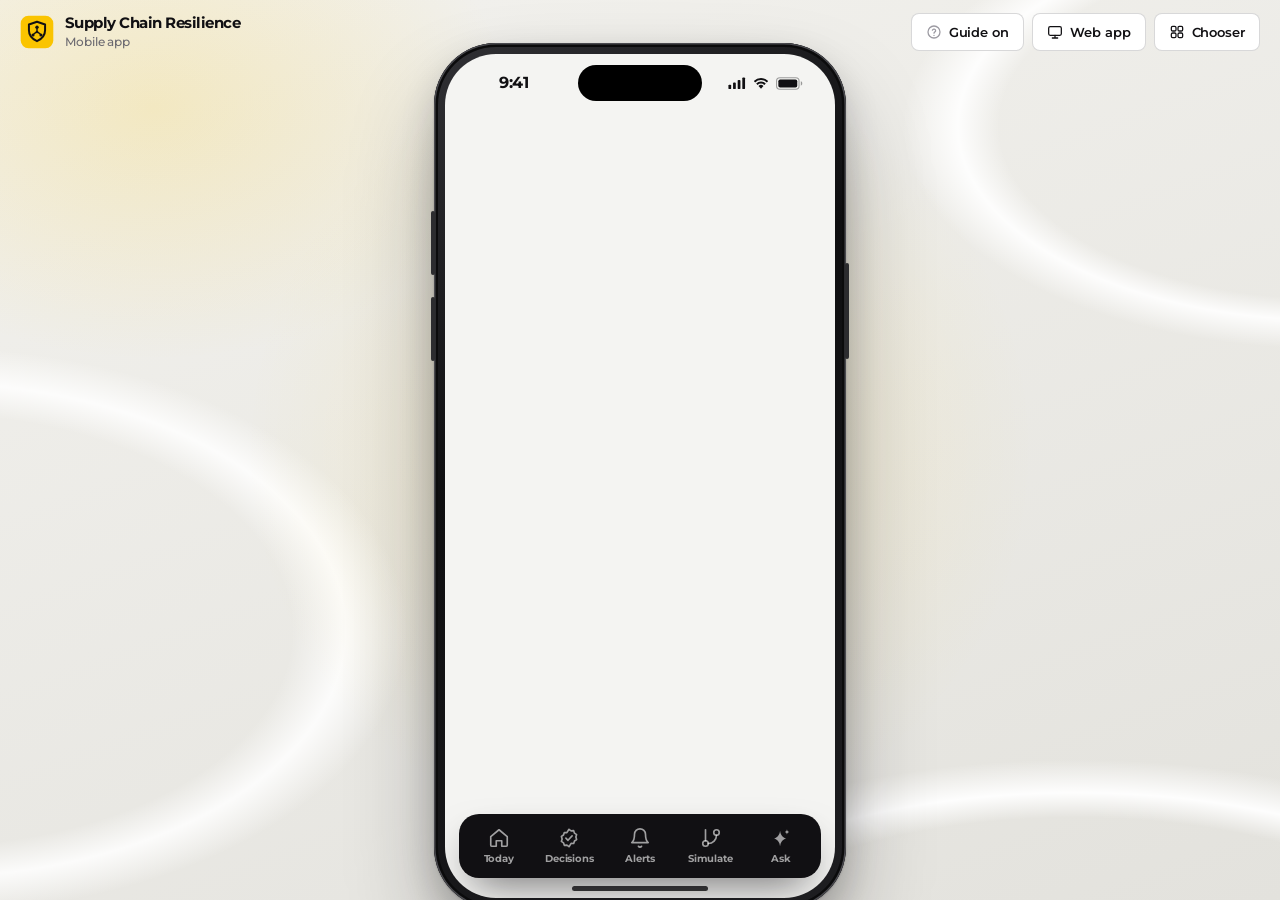
==== commit 99e4dfda: "Signal redesign: StatusNeo-inspired type, colour and motion - Montserrat throughout; ink + signal-ye" ====
--- a/mobile.html
+++ b/mobile.html
@@ -4,8 +4,11 @@
 <meta charset="UTF-8" />
 <meta name="viewport" content="width=device-width, initial-scale=1.0" />
 <title>SCR Mobile — Supply Chain Resilience</title>
-<meta name="theme-color" content="#f5f5f7" />
-<link rel="icon" href="data:image/svg+xml,%3Csvg xmlns='http://www.w3.org/2000/svg' viewBox='0 0 48 48'%3E%3Cdefs%3E%3ClinearGradient id='g' x1='0' y1='0' x2='0' y2='1'%3E%3Cstop offset='0' stop-color='%2340a9ff'/%3E%3Cstop offset='1' stop-color='%233b3fe0'/%3E%3C/linearGradient%3E%3C/defs%3E%3Cpath d='M24 2C41.5 2 46 6.5 46 24S41.5 46 24 46 2 41.5 2 24 6.5 2 24 2Z' fill='url(%23g)'/%3E%3Cpath d='M24 10.2 34.8 13.9v7.6c0 6.9-4.6 11.8-10.8 14.6-6.2-2.8-10.8-7.7-10.8-14.6v-7.6Z' fill='none' stroke='%23fff' stroke-width='2.6' stroke-linejoin='round'/%3E%3C/svg%3E" />
+<meta name="theme-color" content="#f4f4f2" />
+<link rel="icon" href="data:image/svg+xml,%3Csvg xmlns='http://www.w3.org/2000/svg' viewBox='0 0 48 48'%3E%3Crect x='1' y='1' width='46' height='46' rx='11' fill='%23fac400'/%3E%3Cpath d='M24 9.6 35.4 13.5v8c0 7.2-4.8 12.4-11.4 15.4-6.6-3-11.4-8.2-11.4-15.4v-8Z' fill='none' stroke='%23111013' stroke-width='3' stroke-linejoin='round'/%3E%3Ccircle cx='24' cy='17.3' r='2.6' fill='%23111013'/%3E%3Ccircle cx='18.4' cy='28.3' r='2.4' fill='%23111013'/%3E%3Ccircle cx='29.6' cy='28.3' r='2.4' fill='%23111013'/%3E%3C/svg%3E" />
+<link rel="preconnect" href="https://fonts.googleapis.com" />
+<link rel="preconnect" href="https://fonts.gstatic.com" crossorigin />
+<link rel="stylesheet" href="https://fonts.googleapis.com/css2?family=Montserrat:wght@400;500;600;700;800&display=swap" />
 <link rel="stylesheet" href="css/styles.css" />
 <link rel="stylesheet" href="css/guide.css" />
 <link rel="stylesheet" href="css/mobile.css" />
@@ -15,33 +18,14 @@
 <div class="stage" id="stage">
   <header class="st-top">
     <a class="st-brand" href="index.html" data-hint="st-brand" data-hint-title="Supply Chain Resilience · mobile" data-hint-body="The same command center, tailored for a phone. Tap to go back to the chooser.">
-      <span class="st-mark"><svg viewBox="0 0 48 48" xmlns="http://www.w3.org/2000/svg">
-          <defs>
-            <linearGradient id="mTile" x1="0" y1="0" x2="0" y2="1">
-              <stop offset="0" stop-color="#40a9ff"/>
-              <stop offset=".55" stop-color="#0a7cff"/>
-              <stop offset="1" stop-color="#3b3fe0"/>
-            </linearGradient>
-            <linearGradient id="mSheen" x1="0" y1="0" x2="0" y2="1">
-              <stop offset="0" stop-color="#ffffff" stop-opacity=".5"/>
-              <stop offset=".48" stop-color="#ffffff" stop-opacity="0"/>
-            </linearGradient>
-            <linearGradient id="mGlyph" x1="0" y1="0" x2="0" y2="1">
-              <stop offset="0" stop-color="#ffffff"/>
-              <stop offset="1" stop-color="#d6e8ff"/>
-            </linearGradient>
-          </defs>
-          <!-- app-icon squircle -->
-          <path d="M24 2C41.5 2 46 6.5 46 24S41.5 46 24 46 2 41.5 2 24 6.5 2 24 2Z" fill="url(#mTile)"/>
-          <path d="M24 2C41.5 2 46 6.5 46 24S41.5 46 24 46 2 41.5 2 24 6.5 2 24 2Z" fill="url(#mSheen)"/>
-          <path d="M24 2.6C40.9 2.6 45.4 7.1 45.4 24S40.9 45.4 24 45.4 2.6 40.9 2.6 24 7.1 2.6 24 2.6Z" fill="none" stroke="#ffffff" stroke-opacity=".28" stroke-width="1"/>
-          <!-- resilience shield with a supply-chain hub inside -->
-          <path d="M24 10.2 34.8 13.9v7.6c0 6.9-4.6 11.8-10.8 14.6-6.2-2.8-10.8-7.7-10.8-14.6v-7.6Z" fill="none" stroke="url(#mGlyph)" stroke-width="2.4" stroke-linejoin="round"/>
-          <path d="M24 19.6v3.6M22.6 24.6l-2.9 2.2M25.4 24.6l2.9 2.2" stroke="#ffffff" stroke-width="1.9" stroke-linecap="round"/>
-          <circle cx="24" cy="17.6" r="2.3" fill="#ffffff"/>
-          <circle cx="24" cy="23.9" r="1.7" fill="#ffffff"/>
-          <circle cx="18.6" cy="28.1" r="2.1" fill="#ffffff"/>
-          <circle cx="29.4" cy="28.1" r="2.1" fill="#ffffff"/>
+      <span class="st-mark"><svg viewBox="0 0 48 48" xmlns="http://www.w3.org/2000/svg" aria-hidden="true">
+          <rect x="1" y="1" width="46" height="46" rx="11" fill="#fac400"/>
+          <path d="M24 9.6 35.4 13.5v8c0 7.2-4.8 12.4-11.4 15.4-6.6-3-11.4-8.2-11.4-15.4v-8Z" fill="none" stroke="#111013" stroke-width="2.8" stroke-linejoin="round"/>
+          <path d="M24 19.4v3.8M22.5 24.6l-3 2.3M25.5 24.6l3 2.3" stroke="#111013" stroke-width="2" stroke-linecap="round"/>
+          <circle cx="24" cy="17.3" r="2.4" fill="#111013"/>
+          <circle cx="24" cy="23.9" r="1.8" fill="#111013"/>
+          <circle cx="18.4" cy="28.3" r="2.2" fill="#111013"/>
+          <circle cx="29.6" cy="28.3" r="2.2" fill="#111013"/>
         </svg></span>
       <span><b>Supply Chain Resilience</b><small>Mobile app</small></span>
     </a>
@@ -83,6 +67,7 @@
 </div>
 
 <script src="js/theme.js"></script>
+<script src="js/motion.js"></script>
 <script src="js/personas.js"></script>
 <script src="js/data.js"></script>
 <script src="js/charts.js"></script>
--- a/css/styles.css
+++ b/css/styles.css
@@ -1,19 +1,20 @@
 /* ============================================================
    SCR — Supply Chain Resilience Command Center · Design System
-   Apple-inspired: SF Pro type, system colours, Liquid Glass
-   chrome over an ambient light field, continuous (squircle)
-   corners, grouped surfaces, spring motion.
-
-   Two materials, used with intent:
-   · Glass — only chrome that floats over content blurs what is
-     behind it: sidebar, toolbar controls, drawer, copilot,
-     popovers, toasts. Cards stay opaque so charts stay legible.
-   · Intelligence — the iridescent gradient (blue → violet →
-     pink → orange) marks anything written or computed by the
-     agentic layer, and nothing else.
-
-   Categorical chart palette (fixed order, Apple system hues):
-   teal → purple → orange → blue → pink → green → indigo → brown
+   "Signal" — editorial ink on paper with one loud colour.
+
+   · Type — Montserrat, semibold display with tight tracking,
+     medium body. Numbers are tabular.
+   · Colour — ink (#111013) leads, signal yellow (#fac400)
+     answers: it marks what matters (highlighter under key
+     phrases, the active item, focus, the agentic layer).
+   · Surfaces — paper canvas, white cards on hairlines, dark
+     "chrome" panels for the moments that set the scene.
+   · Motion — things arrive as you reach them (reveal, count-up,
+     highlighter sweep); controls answer with a yellow wipe and
+     a ↗ that slips out and back; marquees carry live signals.
+
+   Categorical chart palette (fixed order):
+   ink → yellow → coral → slate → teal → violet → blue → sand
    ============================================================ */
 
 * { margin: 0; padding: 0; box-sizing: border-box; }
@@ -24,181 +25,223 @@
   color-scheme: light;
 
   /* ---- Canvas & surfaces (light) ---- */
-  --page: #f5f5f7;
+  --page: #f4f4f2;
   --surface: #ffffff;
-  --surface-2: #f6f6f8;
-  --surface-3: #ececf0;
-  --border: rgba(0, 0, 0, 0.07);
-  --border-strong: rgba(0, 0, 0, 0.12);
-  --separator: rgba(60, 60, 67, 0.12);
-  --fill: rgba(118, 118, 128, 0.14);
-  --fill-2: rgba(118, 118, 128, 0.09);
-  --fill-3: rgba(118, 118, 128, 0.055);
-  --shadow: 0 0 0 0.5px rgba(0, 0, 0, 0.03), 0 1px 2px rgba(0, 0, 0, 0.03), 0 6px 20px rgba(0, 0, 0, 0.04);
-  --shadow-hover: 0 0 0 0.5px rgba(0, 0, 0, 0.04), 0 2px 4px rgba(0, 0, 0, 0.04), 0 16px 40px rgba(0, 0, 0, 0.10);
-  --shadow-lg: 0 0 0 0.5px rgba(0, 0, 0, 0.08), 0 12px 32px rgba(0, 0, 0, 0.12), 0 32px 80px rgba(0, 0, 0, 0.12);
+  --surface-2: #f8f8f6;
+  --surface-3: #ececea;
+  --border: rgba(17, 16, 19, 0.08);
+  --border-strong: rgba(17, 16, 19, 0.16);
+  --separator: rgba(17, 16, 19, 0.085);
+  --fill: rgba(136, 135, 140, 0.17);
+  --fill-2: rgba(136, 135, 140, 0.105);
+  --fill-3: rgba(136, 135, 140, 0.06);
+  --shadow: 0 0 0 1px rgba(17, 16, 19, 0.06), 0 1px 2px rgba(17, 16, 19, 0.04);
+  --shadow-hover: 0 0 0 1px rgba(17, 16, 19, 0.09), 0 22px 44px -18px rgba(17, 16, 19, 0.24);
+  --shadow-lg: 0 0 0 1px rgba(17, 16, 19, 0.07), 0 28px 64px -18px rgba(17, 16, 19, 0.30);
 
   /* ---- Ink ---- */
-  --ink: #1d1d1f;
-  --ink-2: #424245;
-  --ink-3: #6e6e73;
-  --ink-4: #8e8e93;
-  --grid: rgba(0, 0, 0, 0.06);
-  --axis: rgba(0, 0, 0, 0.14);
-
-  /* ---- Accent (Apple blue — interaction only) ---- */
-  --accent: #0071e3;
-  --accent-strong: #0066cc;
-  --accent-deep: #004f9e;
-  --accent-soft: rgba(0, 113, 227, 0.10);
-  --accent-ink: #ffffff;
-
-  /* ---- Glass (Liquid Glass chrome) ---- */
-  --glass: rgba(255, 255, 255, 0.66);
-  --glass-strong: rgba(255, 255, 255, 0.84);
-  --glass-thin: rgba(255, 255, 255, 0.48);
-  --glass-edge: rgba(255, 255, 255, 0.72);
-  --glass-hair: rgba(0, 0, 0, 0.07);
-  --glass-filter: blur(26px) saturate(185%);
-  --glass-shadow: inset 0 1px 0 rgba(255, 255, 255, 0.75), 0 0 0 0.5px rgba(0, 0, 0, 0.07), 0 8px 28px rgba(0, 0, 0, 0.07);
-
-  /* ---- App chrome ---- */
-  --bar-bg: transparent;
-  --bar-ink: #1d1d1f;
-  --bar-muted: #6e6e73;
-  --bar-border: rgba(0, 0, 0, 0.07);
-  --bar-hover: rgba(118, 118, 128, 0.12);
-  --bar-field-bg: var(--glass);
-  --bar-field-border: var(--glass-edge);
-
-  /* ---- Table header (grouped, not a slab) ---- */
-  --thead-bg: rgba(118, 118, 128, 0.075);
-  --thead-ink: #424245;
-
-  /* ---- Status / severity (Apple system colours) ---- */
-  --status-good: #34c759;
-  --status-warning: #ff9f0a;
-  --status-serious: #ff6b22;
-  --status-critical: #ff3b30;
-  --status-good-soft: rgba(52, 199, 89, 0.14);
-  --status-warning-soft: rgba(255, 159, 10, 0.16);
-  --status-serious-soft: rgba(255, 107, 34, 0.14);
-  --status-critical-soft: rgba(255, 59, 48, 0.12);
-  /* text-safe variants for small type on light surfaces */
-  --good-text: #248a3d;
-  --warn-text: #a35200;
-  --serious-text: #c93400;
-  --crit-text: #d70015;
+  --ink: #111013;
+  --ink-2: #3a393f;
+  --ink-3: #6b6970;
+  --ink-4: #9c9aa2;
+  --grid: rgba(17, 16, 19, 0.06);
+  --axis: rgba(17, 16, 19, 0.16);
+
+  /* ---- Signal yellow (the one loud colour) ---- */
+  --brand: #fac400;
+  --brand-deep: #e3ad00;
+  --brand-soft: rgba(250, 196, 0, 0.18);
+  --brand-wash: rgba(250, 196, 0, 0.09);
+  --brand-text: #8a6500;          /* yellow-family text that passes on white */
+  --on-brand: #111013;
+
+  /* ---- Interaction: ink leads, yellow answers ---- */
+  --accent: #111013;               /* selected fills (chips, tabs, hits) */
+  --accent-strong: #111013;        /* link / emphasis text */
+  --accent-deep: #000000;
+  --accent-soft: rgba(250, 196, 0, 0.18);
+  --accent-ink: #ffffff;           /* text on --accent */
+  --cta-bg: #111013;               /* primary buttons */
+  --cta-ink: #ffffff;
+  --cta-wipe: #fac400;             /* the hover wipe */
+  --cta-wipe-ink: #111013;
+  --range: #111013;
+
+  /* ---- Floating chrome ---- */
+  --glass: rgba(255, 255, 255, 0.82);
+  --glass-strong: rgba(255, 255, 255, 0.94);
+  --glass-thin: rgba(255, 255, 255, 0.6);
+  --glass-edge: rgba(17, 16, 19, 0.08);
+  --glass-hair: rgba(17, 16, 19, 0.07);
+  --glass-filter: blur(18px) saturate(150%);
+  --glass-shadow: 0 0 0 1px rgba(17, 16, 19, 0.07), 0 10px 30px -12px rgba(17, 16, 19, 0.22);
+
+  /* ---- Sidebar (an ink rail in both themes) ---- */
+  --side-bg: #111013;
+  --side-ink: #f4f3f0;
+  --side-muted: rgba(244, 243, 240, 0.56);
+  --side-faint: rgba(244, 243, 240, 0.36);
+  --side-hover: rgba(255, 255, 255, 0.06);
+  --side-active: rgba(255, 255, 255, 0.09);
+  --side-line: rgba(255, 255, 255, 0.08);
+
+  /* ---- App bar ---- */
+  --bar-bg: rgba(244, 244, 242, 0.84);
+  --bar-ink: #111013;
+  --bar-muted: #6b6970;
+  --bar-border: rgba(17, 16, 19, 0.08);
+  --bar-hover: rgba(136, 135, 140, 0.14);
+  --bar-field-bg: #ffffff;
+  --bar-field-border: rgba(17, 16, 19, 0.14);
+
+  /* ---- Signature table header ---- */
+  --thead-bg: #111013;
+  --thead-ink: #ffffff;
+
+  /* ---- Status / severity (warm ramp, kept apart from the brand yellow) ---- */
+  --status-good: #1f9d5c;
+  --status-warning: #f29e1f;
+  --status-serious: #f2622e;
+  --status-critical: #e0302b;
+  --status-good-soft: rgba(31, 157, 92, 0.13);
+  --status-warning-soft: rgba(242, 158, 31, 0.16);
+  --status-serious-soft: rgba(242, 98, 46, 0.13);
+  --status-critical-soft: rgba(224, 48, 43, 0.11);
+  --good-text: #187a47;
+  --warn-text: #9a5800;
+  --serious-text: #b13c0b;
+  --crit-text: #c0221b;
 
   /* ---- Categorical series (fixed order) ---- */
-  --series-1: #30b0c7;  /* teal   */
-  --series-2: #af52de;  /* purple */
-  --series-3: #ff9f0a;  /* orange */
-  --series-4: #007aff;  /* blue   */
-  --series-5: #ff2d55;  /* pink   */
-  --series-6: #34c759;  /* green  */
-  --series-7: #5856d6;  /* indigo */
-  --series-8: #a2845e;  /* brown  */
-
-  /* ---- Intelligence (Apple-Intelligence-style iridescence) ---- */
-  --ai-c1: #0894ff;
-  --ai-c2: #c959dd;
-  --ai-c3: #ff2e54;
-  --ai-c4: #ff9004;
-  --ai-grad: linear-gradient(90deg, #0894ff, #c959dd 34%, #ff2e54 68%, #ff9004);
-  --ai-conic: conic-gradient(from var(--ai-angle), #0894ff, #c959dd, #ff2e54, #ff9004, #ffc53d, #0894ff);
-  --ai-wash: linear-gradient(120deg, rgba(8, 148, 255, 0.10), rgba(201, 89, 221, 0.09) 45%, rgba(255, 46, 84, 0.07) 75%, rgba(255, 144, 4, 0.08));
+  --series-1: #111013;  /* ink    */
+  --series-2: #fac400;  /* yellow */
+  --series-3: #ff6b3d;  /* coral  */
+  --series-4: #8a8791;  /* slate  */
+  --series-5: #23a094;  /* teal   */
+  --series-6: #7c5ce0;  /* violet */
+  --series-7: #3478f6;  /* blue   */
+  --series-8: #c4b185;  /* sand   */
+
+  /* ---- Intelligence (the agentic layer wears the signal) ---- */
+  --ai-c1: #fac400;
+  --ai-c2: #ffe27a;
+  --ai-c3: #ff9f1a;
+  --ai-c4: #fff4c2;
+  --ai-grad: linear-gradient(90deg, #fac400, #ffd84a 50%, #f5a400);
+  --ai-conic: conic-gradient(from var(--ai-angle), rgba(250, 196, 0, 0) 0deg, rgba(250, 196, 0, 0) 210deg, #fac400 312deg, #fff1b0 336deg, rgba(250, 196, 0, 0) 360deg);
+  --ai-wash: linear-gradient(115deg, rgba(250, 196, 0, 0.15), rgba(250, 196, 0, 0.06) 55%, rgba(250, 196, 0, 0.03));
   --ai-glow-opacity: 0.32;
+  --orb-bg: #111013;
+  --orb-ink: #fac400;
 
   /* ---- Shape & type ---- */
-  --radius: 20px;
-  --radius-lg: 24px;
-  --radius-sm: 14px;
-  --radius-xs: 10px;
-  --font: -apple-system, BlinkMacSystemFont, "SF Pro Text", "SF Pro Display", "Helvetica Neue", "Inter", system-ui, sans-serif;
-  --font-display: -apple-system, BlinkMacSystemFont, "SF Pro Display", "Helvetica Neue", "Inter", system-ui, sans-serif;
-  --font-rounded: ui-rounded, "SF Pro Rounded", -apple-system, BlinkMacSystemFont, "SF Pro Display", system-ui, sans-serif;
-  --font-mono: ui-monospace, "SF Mono", Menlo, monospace;
+  --radius: 16px;
+  --radius-lg: 22px;
+  --radius-sm: 12px;
+  --radius-xs: 8px;
+  --font: "Montserrat", "Avenir Next", "Segoe UI", system-ui, -apple-system, sans-serif;
+  --font-display: "Montserrat", "Avenir Next", "Segoe UI", system-ui, -apple-system, sans-serif;
+  --font-rounded: "Montserrat", "Avenir Next", "Segoe UI", system-ui, -apple-system, sans-serif;
+  --font-mono: ui-monospace, "SF Mono", Menlo, Consolas, monospace;
 
   /* ---- Motion ---- */
-  --ease: cubic-bezier(.32, .72, 0, 1);          /* iOS sheet curve */
-  --ease-out: cubic-bezier(.2, .8, .2, 1);
-  --spring: linear(0, 0.009, 0.035 2.1%, 0.141 4.4%, 0.723 12.9%, 0.938 16.7%, 1.017 19.4%, 1.061, 1.084 24.8%, 1.088 27.5%, 1.077 30.4%, 1.013 41.4%, 0.996 46.3%, 0.99 52.2%, 1 70%, 1);
-
-  --appbar-h: 58px;
-  --side-w: 248px;
+  --ease: cubic-bezier(.645, .045, .355, 1);      /* in-out cubic — the house curve */
+  --ease-out: cubic-bezier(.22, .8, .24, 1);
+  --ease-hl: cubic-bezier(.25, .1, .25, 1);        /* highlighter sweep */
+  --ease-rv: cubic-bezier(.16, .84, .3, 1);        /* arrivals */
+  --spring: cubic-bezier(.34, 1.36, .64, 1);
+
+  --appbar-h: 60px;
+  --side-w: 256px;
   --content-w: 1560px;
 }
 
 [data-theme="dark"] {
   color-scheme: dark;
 
-  --page: #000000;
-  --surface: #1c1c1e;
-  --surface-2: #242427;
-  --surface-3: #2c2c2e;
+  --page: #0a0a0b;
+  --surface: #151417;
+  --surface-2: #1b1a1e;
+  --surface-3: #242328;
   --border: rgba(255, 255, 255, 0.08);
-  --border-strong: rgba(255, 255, 255, 0.15);
-  --separator: rgba(84, 84, 88, 0.55);
-  --fill: rgba(118, 118, 128, 0.30);
-  --fill-2: rgba(118, 118, 128, 0.22);
-  --fill-3: rgba(118, 118, 128, 0.14);
-  --shadow: 0 0 0 0.5px rgba(255, 255, 255, 0.06);
-  --shadow-hover: 0 0 0 0.5px rgba(255, 255, 255, 0.10), 0 18px 44px rgba(0, 0, 0, 0.6);
-  --shadow-lg: 0 0 0 0.5px rgba(255, 255, 255, 0.10), 0 24px 70px rgba(0, 0, 0, 0.7);
-
-  --ink: #f5f5f7;
-  --ink-2: #d1d1d6;
-  --ink-3: #98989d;
-  --ink-4: #6e6e73;
+  --border-strong: rgba(255, 255, 255, 0.16);
+  --separator: rgba(255, 255, 255, 0.085);
+  --fill: rgba(160, 158, 170, 0.26);
+  --fill-2: rgba(160, 158, 170, 0.16);
+  --fill-3: rgba(160, 158, 170, 0.09);
+  --shadow: 0 0 0 1px rgba(255, 255, 255, 0.065);
+  --shadow-hover: 0 0 0 1px rgba(255, 255, 255, 0.12), 0 24px 50px -16px rgba(0, 0, 0, 0.75);
+  --shadow-lg: 0 0 0 1px rgba(255, 255, 255, 0.10), 0 30px 70px -16px rgba(0, 0, 0, 0.85);
+
+  --ink: #f4f3f0;
+  --ink-2: #d3d1d7;
+  --ink-3: #9b99a2;
+  --ink-4: #6d6b74;
   --grid: rgba(255, 255, 255, 0.07);
-  --axis: rgba(255, 255, 255, 0.16);
-
-  --accent: #0a84ff;
-  --accent-strong: #409cff;
-  --accent-deep: #7ab8ff;
-  --accent-soft: rgba(10, 132, 255, 0.20);
-  --accent-ink: #ffffff;
-
-  --glass: rgba(30, 30, 32, 0.58);
-  --glass-strong: rgba(30, 30, 32, 0.80);
-  --glass-thin: rgba(44, 44, 46, 0.42);
-  --glass-edge: rgba(255, 255, 255, 0.10);
+  --axis: rgba(255, 255, 255, 0.18);
+
+  --brand-soft: rgba(250, 196, 0, 0.17);
+  --brand-wash: rgba(250, 196, 0, 0.08);
+  --brand-text: #fac400;
+
+  --accent: #fac400;
+  --accent-strong: #fac400;
+  --accent-deep: #ffd84a;
+  --accent-soft: rgba(250, 196, 0, 0.15);
+  --accent-ink: #111013;
+  --cta-bg: #fac400;
+  --cta-ink: #111013;
+  --cta-wipe: #ffffff;
+  --cta-wipe-ink: #111013;
+  --range: #fac400;
+
+  --glass: rgba(21, 20, 23, 0.82);
+  --glass-strong: rgba(24, 23, 27, 0.95);
+  --glass-thin: rgba(36, 35, 40, 0.6);
+  --glass-edge: rgba(255, 255, 255, 0.09);
   --glass-hair: rgba(255, 255, 255, 0.08);
-  --glass-shadow: inset 0 1px 0 rgba(255, 255, 255, 0.08), 0 0 0 0.5px rgba(0, 0, 0, 0.6), 0 10px 30px rgba(0, 0, 0, 0.45);
-
-  --bar-ink: #f5f5f7;
-  --bar-muted: #98989d;
+  --glass-shadow: 0 0 0 1px rgba(255, 255, 255, 0.08), 0 14px 36px -12px rgba(0, 0, 0, 0.7);
+
+  --side-bg: #111013;
+  --side-line: rgba(255, 255, 255, 0.07);
+
+  --bar-bg: rgba(10, 10, 11, 0.82);
+  --bar-ink: #f4f3f0;
+  --bar-muted: #9b99a2;
   --bar-border: rgba(255, 255, 255, 0.08);
-  --bar-hover: rgba(118, 118, 128, 0.24);
-
-  --thead-bg: rgba(118, 118, 128, 0.16);
-  --thead-ink: #d1d1d6;
-
-  --status-good: #30d158;
-  --status-warning: #ffb340;
-  --status-serious: #ff8a3d;
-  --status-critical: #ff453a;
-  --status-good-soft: rgba(48, 209, 88, 0.17);
-  --status-warning-soft: rgba(255, 179, 64, 0.17);
-  --status-serious-soft: rgba(255, 138, 61, 0.17);
-  --status-critical-soft: rgba(255, 69, 58, 0.18);
-  --good-text: #30d158;
-  --warn-text: #ffb340;
-  --serious-text: #ff8a3d;
-  --crit-text: #ff6961;
-
-  --series-1: #40c8e0;
-  --series-2: #bf5af2;
-  --series-3: #ff9f0a;
-  --series-4: #0a84ff;
-  --series-5: #ff375f;
-  --series-6: #30d158;
-  --series-7: #5e5ce6;
-  --series-8: #ac8e68;
-
-  --ai-wash: linear-gradient(120deg, rgba(8, 148, 255, 0.16), rgba(201, 89, 221, 0.14) 45%, rgba(255, 46, 84, 0.10) 75%, rgba(255, 144, 4, 0.10));
-  --ai-glow-opacity: 0.5;
+  --bar-hover: rgba(160, 158, 170, 0.2);
+  --bar-field-bg: #151417;
+  --bar-field-border: rgba(255, 255, 255, 0.14);
+
+  --thead-bg: #26252a;
+  --thead-ink: #f4f3f0;
+
+  --status-good: #3cc47a;
+  --status-warning: #ffb347;
+  --status-serious: #ff7a45;
+  --status-critical: #ff5a4e;
+  --status-good-soft: rgba(60, 196, 122, 0.16);
+  --status-warning-soft: rgba(255, 179, 71, 0.16);
+  --status-serious-soft: rgba(255, 122, 69, 0.16);
+  --status-critical-soft: rgba(255, 90, 78, 0.17);
+  --good-text: #4fd08a;
+  --warn-text: #ffbe5c;
+  --serious-text: #ff8b5c;
+  --crit-text: #ff7369;
+
+  --series-1: #f2f1ee;
+  --series-2: #fac400;
+  --series-3: #ff7a50;
+  --series-4: #9e9ba7;
+  --series-5: #34bfaf;
+  --series-6: #9a80f5;
+  --series-7: #4c8dff;
+  --series-8: #b8a57c;
+
+  --ai-wash: linear-gradient(115deg, rgba(250, 196, 0, 0.14), rgba(250, 196, 0, 0.05) 55%, rgba(250, 196, 0, 0.02));
+  --ai-glow-opacity: 0.45;
+  --orb-bg: #fac400;
+  --orb-ink: #111013;
 }
 
 html, body { height: 100%; }
@@ -206,155 +249,263 @@
   font-family: var(--font);
   background: var(--page);
   color: var(--ink);
-  font-size: 16px;
-  line-height: 1.5;
-  letter-spacing: -0.011em;
+  font-size: 15px;
+  font-weight: 500;
+  line-height: 1.55;
+  letter-spacing: -0.005em;
   -webkit-font-smoothing: antialiased;
   -moz-osx-font-smoothing: grayscale;
   text-rendering: optimizeLegibility;
+  font-feature-settings: "lnum" 1;
   overflow: hidden;
 }
 svg { display: block; }
-button { font-family: inherit; cursor: pointer; letter-spacing: inherit; }
+button { font-family: inherit; cursor: pointer; letter-spacing: inherit; font-weight: inherit; }
 input, select, textarea { font-family: inherit; letter-spacing: inherit; }
-::selection { background: color-mix(in srgb, var(--accent) 24%, transparent); }
-:focus-visible { outline: 3px solid color-mix(in srgb, var(--accent) 45%, transparent); outline-offset: 2px; }
-
-/* Ambient light field — gives the glass something to refract. */
-.shell {
-  display: flex;
-  height: 100vh;
-  position: relative;
+::selection { background: var(--brand); color: #111013; }
+:focus-visible { outline: 2px solid var(--ink); outline-offset: 2px; box-shadow: 0 0 0 6px rgba(250, 196, 0, 0.45); }
+[data-theme="dark"] :focus-visible { outline-color: var(--brand); box-shadow: 0 0 0 6px rgba(250, 196, 0, 0.22); }
+
+/* ============================================================
+   Signal primitives — shared by the chooser, web and mobile
+   ============================================================ */
+
+/* Highlighter: a yellow bar under the phrase that matters. It sweeps in
+   when it arrives (.hl-sweep → .in), and floods the word on hover. */
+.hl, .ai-text {
+  background-image: linear-gradient(var(--hl, var(--brand)), var(--hl, var(--brand)));
+  background-repeat: no-repeat;
+  background-position: 0 90%;
+  background-size: 100% 0.3em;
+  -webkit-box-decoration-break: clone; box-decoration-break: clone;
+  transition: background-size .6s var(--ease-hl);
+  padding: 0 .04em;
+}
+.hl.hl-sweep:not(.in), .ai-text.hl-sweep:not(.in) { background-size: 0% 0.3em; }
+.hl.hl-fill:hover { background-size: 100% 100%; transition-duration: .35s; }
+.dot-y { color: var(--brand); }
+
+/* Kicker: the small line above a heading */
+.kicker { display: inline-block; font-size: 13px; font-weight: 500; color: var(--ink-2); letter-spacing: 0; }
+
+/* Primary call to action — ink with a yellow wipe and a ↗ that slips out and back */
+.neo-btn {
+  display: inline-flex; align-items: center; justify-content: center; gap: 10px;
+  height: 46px; padding: 0 18px 0 20px;
+  border-radius: 8px; border: 1.5px solid transparent;
+  background-color: var(--cta-bg); color: var(--cta-ink);
+  background-image: linear-gradient(var(--cta-wipe), var(--cta-wipe));
+  background-repeat: no-repeat; background-position: 0 0; background-size: 0% 100%;
+  font-size: 15px; font-weight: 600; letter-spacing: -0.01em; text-decoration: none; white-space: nowrap;
+  transition: background-size .5s var(--ease), color .35s var(--ease), border-color .35s var(--ease), transform .2s var(--ease-out);
+}
+.neo-btn:hover { background-size: 100% 100%; color: var(--cta-wipe-ink); }
+.neo-btn:active { transform: scale(.98); }
+.neo-btn.ghost { background-color: transparent; color: var(--ink); border-color: var(--border-strong); }
+.neo-btn.ghost:hover { color: #111013; border-color: var(--brand); background-image: linear-gradient(var(--brand), var(--brand)); }
+.neo-btn.on-dark { background-color: transparent; color: #fff; border-color: rgba(255, 255, 255, 0.55); background-image: linear-gradient(var(--brand), var(--brand)); }
+.neo-btn.on-dark:hover { color: #111013; border-color: var(--brand); }
+.neo-btn.yellow { background-color: var(--brand); color: #111013; background-image: linear-gradient(#fff, #fff); }
+.neo-btn.sm { height: 38px; padding: 0 13px 0 15px; font-size: 13.5px; gap: 8px; }
+.go-ic { width: 17px; height: 17px; flex-shrink: 0; overflow: hidden; display: inline-grid; place-items: center; }
+.go-ic svg { width: 17px; height: 17px; }
+.neo-btn:hover .go-ic svg, .btn:hover .go-ic svg, a:hover > .go-ic svg, button:hover > .go-ic svg { animation: goSlip .5s var(--ease-out); }
+@keyframes goSlip {
+  0% { transform: none; }
+  32% { transform: translate(110%, -110%); opacity: 0; }
+  33% { transform: translate(-110%, 110%); opacity: 0; }
+  100% { transform: none; opacity: 1; }
+}
+
+/* Marquee: live signals that never stop moving (pause on hover) */
+.ticker {
+  --dur: 48s;
+  position: relative; overflow: hidden;
+  background: #111013; color: #f4f3f0;
+  -webkit-mask-image: linear-gradient(90deg, transparent, #000 5%, #000 95%, transparent);
+  mask-image: linear-gradient(90deg, transparent, #000 5%, #000 95%, transparent);
+}
+[data-theme="dark"] .ticker { background: #18171b; box-shadow: inset 0 0 0 1px rgba(255, 255, 255, 0.06); }
+.ticker-track { display: flex; width: max-content; animation: tickerMove var(--dur) linear infinite; }
+.ticker:hover .ticker-track { animation-play-state: paused; }
+.ticker-seq { display: flex; align-items: center; flex-shrink: 0; }
+.tk-item {
+  display: inline-flex; align-items: center; gap: 9px;
+  padding: 0 20px; height: 44px; white-space: nowrap;
+  font-size: 14px; font-weight: 600; letter-spacing: -0.01em;
+  background: none; border: none; color: inherit; cursor: pointer;
+}
+.tk-item:hover { color: var(--brand); }
+.tk-item b { font-weight: 700; color: var(--brand); font-variant-numeric: tabular-nums; }
+.tk-item small { font-size: 12.5px; font-weight: 500; color: rgba(244, 243, 240, 0.58); }
+.tk-sev { width: 8px; height: 8px; border-radius: 50%; flex-shrink: 0; }
+.tk-sep { width: 12px; height: 12px; color: var(--brand); flex-shrink: 0; }
+.tk-label {
+  position: absolute; left: 0; top: 0; bottom: 0; z-index: 2;
+  display: inline-flex; align-items: center; gap: 9px; padding: 0 16px;
+  background: #111013; box-shadow: 18px 0 18px -4px #111013, inset -1px 0 0 rgba(250, 196, 0, 0.35);
+  font-size: 11.5px; font-weight: 700; letter-spacing: .08em; text-transform: uppercase; color: var(--brand);
+}
+[data-theme="dark"] .tk-label { background: #18171b; box-shadow: 18px 0 18px -4px #18171b, inset -1px 0 0 rgba(250, 196, 0, 0.35); }
+.ticker.has-label { -webkit-mask-image: linear-gradient(90deg, #000, #000 95%, transparent); mask-image: linear-gradient(90deg, #000, #000 95%, transparent); }
+
+@keyframes tickerMove { to { transform: translate3d(-50%, 0, 0); } }
+
+/* Arrivals: blocks rise into place as they reach the viewport (JS adds .rv) */
+.rv { opacity: 0; }
+.rv.rv-in { animation: rvIn .85s var(--ease-rv) var(--rv-d, 0s) both; }
+@keyframes rvIn { from { opacity: 0; transform: translate3d(0, 26px, 0); } to { opacity: 1; transform: none; } }
+
+/* The pointer companion: a dot that sticks and a ring that follows */
+.cur { position: fixed; left: 0; top: 0; z-index: 10000; pointer-events: none; border-radius: 50%; opacity: 0; will-change: transform; }
+.cur.on { opacity: 1; }
+.cur-dot { width: 8px; height: 8px; margin: -4px 0 0 -4px; background: var(--brand); transition: opacity .2s, width .25s var(--ease), height .25s var(--ease), margin .25s var(--ease); }
+.cur-ring {
+  width: 34px; height: 34px; margin: -17px 0 0 -17px;
+  border: 1.5px solid color-mix(in srgb, var(--brand) 80%, transparent);
+  transition: opacity .2s, width .35s var(--ease), height .35s var(--ease), margin .35s var(--ease), background-color .3s, border-color .3s;
+}
+.cur-ring.is-link { width: 58px; height: 58px; margin: -29px 0 0 -29px; background-color: rgba(250, 196, 0, 0.16); border-color: rgba(250, 196, 0, 0.0); }
+.cur-dot.is-link { width: 5px; height: 5px; margin: -2.5px 0 0 -2.5px; opacity: .7; }
+.cur-ring.is-chart { width: 14px; height: 14px; margin: -7px 0 0 -7px; border-color: rgba(250, 196, 0, 0.7); }
+.cur-dot.is-chart { opacity: 0; }
+.cur.is-text, .cur.is-off { opacity: 0 !important; }
+.cur-ring.is-touch {
+  width: 42px; height: 42px; margin: -21px 0 0 -21px;
+  background-color: rgba(120, 120, 128, 0.32); border: 1.5px solid rgba(255, 255, 255, 0.85);
+  box-shadow: 0 2px 10px rgba(0, 0, 0, 0.18); transition: width .18s, height .18s, margin .18s, background-color .18s;
+}
+.cur-ring.is-touch.is-down { width: 34px; height: 34px; margin: -17px 0 0 -17px; background-color: rgba(120, 120, 128, 0.5); }
+.cur-dot.is-touch { opacity: 0; }
+html.cur-touch .screen, html.cur-touch .screen * { cursor: none !important; }
+
+/* Route line: a yellow stroke across the top when a page changes */
+.route-line { position: absolute; top: calc(var(--appbar-h) - 2px); left: 0; height: 2px; width: 0; background: var(--brand); z-index: 75; pointer-events: none; opacity: 0; }
+.route-line.run { animation: routeRun .9s var(--ease) forwards; }
+@keyframes routeRun { 0% { width: 0; opacity: 1; } 70% { width: 100%; opacity: 1; } 100% { width: 100%; opacity: 0; } }
+
+/* Dark chrome: the scene-setting panels. Curved light ridges over ink read
+   as folds of liquid metal; the whole field drifts very slowly. */
+.chrome-field {
+  position: absolute; inset: -18%; z-index: -2; pointer-events: none;
   background:
-    radial-gradient(1100px 720px at -6% -12%, rgba(0, 122, 255, 0.10), transparent 62%),
-    radial-gradient(900px 640px at 104% -8%, rgba(175, 82, 222, 0.09), transparent 60%),
-    radial-gradient(1000px 760px at 46% 118%, rgba(48, 176, 199, 0.09), transparent 62%),
-    radial-gradient(700px 520px at 88% 76%, rgba(255, 149, 0, 0.05), transparent 60%),
-    var(--page);
-}
-[data-theme="dark"] .shell {
-  background:
-    radial-gradient(1100px 720px at -6% -12%, rgba(10, 132, 255, 0.16), transparent 62%),
-    radial-gradient(900px 640px at 104% -8%, rgba(191, 90, 242, 0.14), transparent 60%),
-    radial-gradient(1000px 760px at 46% 118%, rgba(64, 200, 224, 0.10), transparent 62%),
-    radial-gradient(700px 520px at 88% 76%, rgba(255, 159, 10, 0.06), transparent 60%),
-    var(--page);
-}
-
-/* One definition of the glass material for every floating surface. */
-.sidebar, .global-search, .persona-pill, .tb-group, .side-handle,
-.search-results, .persona-menu, .notif-panel, .refresh-tip,
-.drawer, .copilot, .toast, .copilot-fab {
-  background: var(--glass);
+    radial-gradient(42% 30% at 88% 24%, rgba(255, 255, 255, 0.16), transparent 72%),
+    radial-gradient(86% 56% at 80% 112%, transparent 0 47%, rgba(255, 255, 255, 0.5) 52.5%, rgba(255, 255, 255, 0) 58%),
+    radial-gradient(70% 46% at 102% 16%, transparent 0 49%, rgba(226, 226, 236, 0.38) 54%, transparent 60%),
+    radial-gradient(56% 40% at 108% 64%, transparent 0 50%, rgba(250, 196, 0, 0.42) 55%, transparent 61%),
+    radial-gradient(120% 74% at 36% 146%, transparent 0 55%, rgba(255, 255, 255, 0.2) 59.5%, transparent 66%),
+    radial-gradient(64% 52% at 70% 40%, transparent 0 56%, rgba(255, 255, 255, 0.12) 60%, transparent 66%),
+    radial-gradient(60% 70% at 92% 90%, rgba(250, 196, 0, 0.10), transparent 70%),
+    #0b0b0c;
+  filter: blur(7px);
+  animation: chromeDrift 26s ease-in-out infinite alternate;
+  transform-origin: 70% 50%;
+}
+@keyframes chromeDrift {
+  0% { transform: rotate(0deg) scale(1); }
+  50% { transform: rotate(4deg) scale(1.06) translate3d(-1.5%, 1%, 0); }
+  100% { transform: rotate(-3deg) scale(1.03) translate3d(1.5%, -1%, 0); }
+}
+
+/* ============================================================
+   App shell
+   ============================================================ */
+.shell { display: flex; height: 100vh; position: relative; background: var(--page); }
+
+/* Floating surfaces share one material */
+.global-search, .search-results, .persona-menu, .notif-panel, .refresh-tip, .drawer, .copilot, .toast {
+  background: var(--glass-strong);
   -webkit-backdrop-filter: var(--glass-filter);
   backdrop-filter: var(--glass-filter);
   border: 1px solid var(--glass-edge);
   box-shadow: var(--glass-shadow);
 }
 
-/* ============ Toolbar (floats over the page, content scrolls under) ============ */
+/* ============ Toolbar ============ */
 .appbar {
   position: absolute; top: 0; left: 0; right: 0;
   height: var(--appbar-h);
   color: var(--bar-ink);
-  display: flex; align-items: center; gap: 12px;
-  padding: 0 18px 0 14px;
+  display: flex; align-items: center; gap: 14px;
+  padding: 0 20px 0 14px;
   z-index: 60;
-  pointer-events: none;           /* the empty strip must not block clicks on content */
-}
-.appbar > * { pointer-events: auto; }
-/* scroll-edge effect: a soft blur that fades out, as in macOS Tahoe toolbars */
-.appbar::before {
-  content: "";
-  position: absolute; inset: 0 0 -22px 0;
-  z-index: -1;
-  background: linear-gradient(to bottom, color-mix(in srgb, var(--page) 72%, transparent) 0%, color-mix(in srgb, var(--page) 30%, transparent) 62%, transparent 100%);
-  -webkit-backdrop-filter: blur(14px) saturate(160%);
-  backdrop-filter: blur(14px) saturate(160%);
-  -webkit-mask-image: linear-gradient(to bottom, #000 58%, transparent);
-  mask-image: linear-gradient(to bottom, #000 58%, transparent);
-  pointer-events: none;
+  background: var(--bar-bg);
+  -webkit-backdrop-filter: blur(16px) saturate(150%);
+  backdrop-filter: blur(16px) saturate(150%);
+  border-bottom: 1px solid var(--bar-border);
 }
 
 /* Brand lives at the top of the sidebar */
-.side-brand { display: flex; align-items: center; gap: 11px; flex-shrink: 0; min-width: 0; }
-.side-brand { padding: 14px 14px 8px; }
-.brand-mark {
-  width: 34px; height: 34px;
-  display: grid; place-items: center;
-  flex-shrink: 0;
-}
-.brand-mark svg { width: 34px; height: 34px; filter: drop-shadow(0 2px 4px rgba(0, 60, 140, 0.25)); }
-.brand-text { display: flex; flex-direction: column; line-height: 1.12; min-width: 0; transition: opacity .2s ease; }
-.brand-name { font-family: var(--font-display); font-weight: 700; font-size: 15px; letter-spacing: -0.02em; white-space: nowrap; }
-.brand-cap { font-size: 11.5px; color: var(--ink-3); font-weight: 500; white-space: nowrap; }
+.side-brand { display: flex; align-items: center; gap: 12px; flex-shrink: 0; min-width: 0; padding: 16px 16px 14px; }
+.brand-mark { width: 36px; height: 36px; display: grid; place-items: center; flex-shrink: 0; }
+.brand-mark svg { width: 36px; height: 36px; }
+.brand-text { display: flex; flex-direction: column; line-height: 1.15; min-width: 0; transition: opacity .2s ease; }
+.brand-name { font-family: var(--font-display); font-weight: 700; font-size: 14.5px; letter-spacing: -0.03em; white-space: nowrap; color: var(--side-ink); }
+.brand-cap { font-size: 11.5px; color: var(--side-muted); font-weight: 500; white-space: nowrap; }
 
 .global-search {
   position: relative;
-  display: flex; align-items: center; gap: 8px;
-  border-radius: 999px;
-  padding: 7px 14px;
+  display: flex; align-items: center; gap: 9px;
+  border-radius: 8px;
+  padding: 0 12px;
   width: min(360px, 30vw);
-  height: 38px;
+  height: 40px;
   color: var(--bar-muted);
-  transition: width .35s var(--ease), box-shadow .2s;
+  background: var(--bar-field-bg);
+  border-color: var(--bar-field-border);
+  box-shadow: none;
+  -webkit-backdrop-filter: none; backdrop-filter: none;
+  transition: width .4s var(--ease), border-color .2s, box-shadow .2s;
 }
 .global-search:focus-within {
   width: min(460px, 38vw);
-  box-shadow: var(--glass-shadow), 0 0 0 3.5px color-mix(in srgb, var(--accent) 28%, transparent);
-}
-.global-search svg { width: 15px; height: 15px; flex-shrink: 0; }
-.global-search input {
-  border: none; outline: none; background: transparent;
-  color: var(--bar-ink); font-size: 14.5px; width: 100%;
-}
+  border-color: var(--ink);
+  box-shadow: 0 0 0 4px rgba(250, 196, 0, 0.35);
+}
+.global-search svg { width: 16px; height: 16px; flex-shrink: 0; }
+.global-search input { border: none; outline: none; background: transparent; color: var(--bar-ink); font-size: 14px; font-weight: 500; width: 100%; }
 .global-search input::placeholder { color: var(--bar-muted); }
 .global-search kbd, .kbd {
-  font-family: var(--font); font-size: 11.5px; font-weight: 600;
+  font-family: var(--font); font-size: 11px; font-weight: 600;
   color: var(--ink-3); background: var(--fill-2);
-  border-radius: 6px; padding: 1px 6px; flex-shrink: 0;
+  border-radius: 5px; padding: 1px 6px; flex-shrink: 0;
 }
 .search-results {
   display: none;
   position: absolute; top: calc(100% + 8px); left: 0; right: 0;
-  min-width: 380px;
-  background: var(--glass-strong);
-  border-radius: 18px;
+  min-width: 400px;
+  border-radius: 14px;
   box-shadow: var(--shadow-lg);
-  max-height: 420px; overflow-y: auto;
+  max-height: 440px; overflow-y: auto;
   z-index: 90;
   color: var(--ink);
   padding: 6px;
   transform-origin: top center;
 }
-.search-results.open { display: block; animation: popIn .26s var(--ease-out); }
+.search-results.open { display: block; animation: popIn .3s var(--ease-out); }
 .search-hit {
   display: flex; align-items: center; gap: 10px;
-  width: 100%; padding: 8px 10px;
-  background: none; border: none; border-radius: 11px;
-  color: var(--ink); font-size: 14.5px; text-align: left;
-}
-.search-hit:hover, .search-hit.kb { background: var(--accent); color: #fff; }
+  width: 100%; padding: 9px 10px;
+  background: none; border: none; border-radius: 9px;
+  color: var(--ink); font-size: 14px; font-weight: 600; text-align: left;
+  transition: background .15s, color .15s;
+}
+.search-hit:hover, .search-hit.kb { background: var(--brand); color: #111013; }
 .search-hit:hover .cell-sub, .search-hit:hover .hit-type,
-.search-hit.kb .cell-sub, .search-hit.kb .hit-type { color: rgba(255, 255, 255, 0.82); }
-.search-hit .hit-type {
-  font-size: 11.5px; font-weight: 600;
-  color: var(--ink-3); width: 62px; flex-shrink: 0;
-}
-.search-hit .cell-sub { display: block; font-size: 12.5px; color: var(--ink-3); margin-top: 1px; }
+.search-hit.kb .cell-sub, .search-hit.kb .hit-type { color: rgba(17, 16, 19, 0.72); }
+.search-hit .hit-type { font-size: 11.5px; font-weight: 600; color: var(--ink-3); width: 64px; flex-shrink: 0; }
+.search-hit .cell-sub { display: block; font-size: 12.5px; color: var(--ink-3); font-weight: 500; margin-top: 1px; }
 .search-ask:not(:first-child) { margin-top: 4px; box-shadow: 0 -5px 0 -4px var(--separator); }
-.search-ask .hit-type { background: var(--ai-grad); -webkit-background-clip: text; background-clip: text; color: transparent; -webkit-text-fill-color: transparent; font-weight: 700; }
-.search-hit.search-ask:hover .hit-type, .search-hit.search-ask.kb .hit-type { background: none; color: #fff; -webkit-text-fill-color: #fff; }
-
-.appbar-right { display: flex; align-items: center; gap: 8px; flex-shrink: 0; margin-left: auto; }
-.tb-group { display: flex; align-items: center; gap: 2px; padding: 3px; border-radius: 999px; }
+.search-ask .hit-type { color: var(--brand-text); font-weight: 700; }
+
+.appbar-right { display: flex; align-items: center; gap: 10px; flex-shrink: 0; margin-left: auto; }
+.tb-group { display: flex; align-items: center; gap: 2px; }
 .refresh-ic { position: relative; }
 .refresh-tip {
   display: none;
   position: absolute; top: calc(100% + 10px); right: 0;
-  width: 260px;
-  background: var(--glass-strong);
-  border-radius: 16px;
+  width: 270px;
+  border-radius: 12px;
   box-shadow: var(--shadow-lg);
   padding: 12px 14px;
   color: var(--ink-2);
@@ -362,252 +513,274 @@
   z-index: 96;
 }
 .refresh-tip strong { color: var(--ink); }
-.refresh-ic:hover .refresh-tip { display: block; animation: popIn .2s var(--ease-out); }
+.refresh-ic:hover .refresh-tip { display: block; animation: popIn .22s var(--ease-out); }
 .icon-btn {
-  width: 34px; height: 34px;
+  width: 36px; height: 36px;
   display: grid; place-items: center;
   background: transparent; border: none;
-  border-radius: 50%; color: var(--bar-ink);
+  border-radius: 8px; color: var(--bar-ink);
   position: relative;
-  transition: background .15s, transform .15s var(--ease-out);
+  transition: background .2s var(--ease), color .2s, transform .15s var(--ease-out);
 }
 .icon-btn:hover { background: var(--bar-hover); }
 .icon-btn:active { transform: scale(.92); }
-.icon-btn svg { width: 17px; height: 17px; }
+.icon-btn svg { width: 18px; height: 18px; }
 .notif-dot {
-  position: absolute; top: 6px; right: 7px;
+  position: absolute; top: 7px; right: 7px;
   width: 8px; height: 8px; border-radius: 50%;
   background: var(--status-critical);
-  box-shadow: 0 0 0 2px var(--surface);
-}
-
-/* ============ Body: floating sidebar + main column ============ */
+  box-shadow: 0 0 0 2px var(--page);
+}
+
+/* ============ Body: ink sidebar + main column ============ */
 .body-row { display: contents; }
 .main-col { flex: 1; min-width: 0; display: flex; flex-direction: column; position: relative; }
 
-/* Sidebar toggle rides in the toolbar, as in macOS */
 .side-handle {
   width: 36px; height: 36px; flex-shrink: 0;
   display: grid; place-items: center;
-  border-radius: 50%;
+  border-radius: 8px; border: none; background: none;
   color: var(--ink-2);
-  transition: transform .15s var(--ease-out), color .15s;
-}
-.side-handle:hover { color: var(--accent); }
+  transition: background .2s, color .15s, transform .15s var(--ease-out);
+}
+.side-handle:hover { background: var(--bar-hover); color: var(--ink); }
 .side-handle:active { transform: scale(.92); }
-.side-handle svg { width: 18px; height: 18px; }
-
-/* ============ Sidebar (persona-mapped, floating glass pane) ============ */
+.side-handle svg { width: 19px; height: 19px; }
+
+/* ============ Sidebar (persona-mapped ink rail) ============ */
 .sidebar {
   width: var(--side-w);
   flex-shrink: 0;
-  margin: 10px 0 10px 10px;
-  border-radius: var(--radius-lg);
+  background: var(--side-bg);
+  color: var(--side-ink);
   display: flex; flex-direction: column;
   overflow: hidden;
   position: relative; z-index: 50;
-  transition: width .38s var(--ease);
-}
-.side-nav { flex: 1; padding: 4px 10px 12px; overflow-y: auto; overflow-x: hidden; }
+  transition: width .45s var(--ease);
+  border-right: 1px solid var(--side-line);
+}
+/* a faint signal glow in the rail's corner */
+.sidebar::after {
+  content: ""; position: absolute; left: -80px; bottom: -120px; width: 260px; height: 260px; border-radius: 50%;
+  background: radial-gradient(circle, rgba(250, 196, 0, 0.13), transparent 70%);
+  pointer-events: none;
+}
+.side-nav { flex: 1; padding: 4px 10px 12px; overflow-y: auto; overflow-x: hidden; scrollbar-width: none; position: relative; z-index: 1; }
+.side-nav::-webkit-scrollbar { display: none; }
 .nav-item > span, .nav-section, .brand-text, .side-foot-text { transition: opacity .2s ease; white-space: nowrap; }
-.shell.side-collapsed { --side-w: 70px; }
+.shell.side-collapsed { --side-w: 72px; }
 .shell.side-collapsed .brand-text,
 .shell.side-collapsed .side-foot-text { opacity: 0; pointer-events: none; }
-.shell.side-collapsed .side-brand { padding-left: 17px; }
+.shell.side-collapsed .side-brand { padding-left: 18px; }
 .shell.side-collapsed .nav-section { opacity: 0; height: 12px; padding: 6px 0 0; overflow: hidden; }
 .shell.side-collapsed .nav-item > span,
 .shell.side-collapsed .nav-badge { opacity: 0; width: 0; overflow: hidden; pointer-events: none; }
-.shell.side-collapsed .nav-item { justify-content: center; padding: 9px 8px; gap: 0; }
+.shell.side-collapsed .nav-item { justify-content: center; padding: 10px 8px; gap: 0; }
 .shell.side-collapsed .side-foot { justify-content: center; padding-left: 0; padding-right: 0; }
 .nav-section {
-  font-size: 12px; font-weight: 600;
-  color: var(--ink-3); padding: 16px 11px 5px;
-  letter-spacing: -0.005em;
+  font-size: 11px; font-weight: 600; text-transform: uppercase; letter-spacing: .09em;
+  color: var(--side-faint); padding: 18px 12px 7px;
 }
 .nav-item {
-  display: flex; align-items: center; gap: 10px;
+  position: relative;
+  display: flex; align-items: center; gap: 11px;
   width: 100%;
-  padding: 7px 10px;
-  min-height: 36px;
+  padding: 8px 11px;
+  min-height: 38px;
   border: none; background: transparent;
-  color: var(--ink);
-  font-size: 14.5px; font-weight: 500;
-  border-radius: 11px;
-  margin-bottom: 1px;
+  color: var(--side-muted);
+  font-size: 13.5px; font-weight: 600; letter-spacing: -0.012em;
+  border-radius: 8px;
+  margin-bottom: 2px;
   text-align: left;
-  transition: background .15s, color .15s;
-}
-.nav-item svg { width: 19px; height: 19px; flex-shrink: 0; color: var(--accent); transition: color .15s; }
-.nav-item:hover { background: var(--fill-2); }
-.nav-item.active { background: var(--accent-soft); color: var(--accent-strong); font-weight: 600; }
-.nav-item.active svg { color: var(--accent); }
+  transition: background .2s var(--ease), color .2s;
+}
+.nav-item svg { width: 18px; height: 18px; flex-shrink: 0; color: var(--side-faint); transition: color .2s, transform .3s var(--ease-out); }
+.nav-item:hover { background: var(--side-hover); color: var(--side-ink); }
+.nav-item:hover svg { color: var(--side-ink); }
+.nav-item.active { background: var(--side-active); color: #fff; }
+.nav-item.active svg { color: var(--brand); }
+.nav-item::before {
+  content: ""; position: absolute; left: -10px; top: 8px; bottom: 8px; width: 3px; border-radius: 0 3px 3px 0;
+  background: var(--brand); transform: scaleY(0); transition: transform .35s var(--ease);
+}
+.nav-item.active::before { transform: scaleY(1); }
 .nav-badge {
   margin-left: auto;
-  font-size: 11.5px; font-weight: 700; line-height: 18px;
+  font-size: 11px; font-weight: 700; line-height: 18px;
   min-width: 20px; height: 18px; text-align: center;
-  background: var(--status-critical); color: #fff;
-  border-radius: 99px; padding: 0 6px;
+  background: var(--brand); color: #111013;
+  border-radius: 5px; padding: 0 6px;
   font-variant-numeric: tabular-nums;
 }
 .side-foot {
-  display: flex; align-items: center; gap: 9px;
-  padding: 11px 16px 14px;
-  border-top: 1px solid var(--separator);
-  font-size: 12px; color: var(--ink-3); line-height: 1.35;
-}
-.side-foot strong { color: var(--ink-2); font-weight: 600; display: block; }
+  display: flex; align-items: center; gap: 10px;
+  padding: 13px 18px 16px;
+  border-top: 1px solid var(--side-line);
+  font-size: 11.5px; color: var(--side-muted); line-height: 1.4;
+  position: relative; z-index: 1;
+}
+.side-foot strong { color: var(--side-ink); font-weight: 600; display: block; font-size: 12.5px; }
 .live-dot {
   width: 8px; height: 8px; border-radius: 50%; flex-shrink: 0;
-  background: var(--status-good);
-  box-shadow: 0 0 0 0 color-mix(in srgb, var(--status-good) 50%, transparent);
-  animation: livePulse 2.4s infinite;
-}
-
-/* ============ Persona switcher (Viewing-as pill) ============ */
+  background: var(--brand);
+  box-shadow: 0 0 0 0 rgba(250, 196, 0, 0.5);
+  animation: livePulse 2.2s infinite;
+}
+
+/* ============ Persona switcher (Viewing-as) ============ */
 .persona-pill {
-  display: flex; align-items: center; gap: 9px;
-  padding: 3px 12px 3px 3px;
-  height: 38px;
-  border-radius: 999px;
+  display: flex; align-items: center; gap: 10px;
+  padding: 3px 11px 3px 3px;
+  height: 40px;
+  border-radius: 8px;
+  border: 1px solid var(--bar-field-border);
+  background: var(--bar-field-bg);
   color: var(--bar-ink);
   max-width: 300px;
-  transition: transform .15s var(--ease-out), box-shadow .2s;
-}
-.persona-pill:hover { box-shadow: var(--glass-shadow), 0 0 0 3px color-mix(in srgb, var(--accent) 18%, transparent); }
+  transition: transform .15s var(--ease-out), border-color .2s, box-shadow .2s;
+}
+.persona-pill:hover { border-color: var(--ink); }
 .persona-pill:active { transform: scale(.98); }
-.persona-pill .pp-avatar {
-  width: 30px; height: 30px; border-radius: 50%;
+.pp-avatar, .po-avatar, .av-chip {
+  width: 32px; height: 32px; border-radius: 6px;
   display: grid; place-items: center;
-  font-size: 11.5px; font-weight: 700;
+  font-size: 11.5px; font-weight: 700; letter-spacing: -0.01em;
   flex-shrink: 0;
+  background: var(--av, var(--brand)); color: #111013;
 }
 .persona-pill .pp-meta { text-align: left; min-width: 0; line-height: 1.15; }
-.persona-pill .pp-name { display: block; font-size: 13.5px; font-weight: 600; white-space: nowrap; overflow: hidden; text-overflow: ellipsis; }
-.persona-pill .pp-cap { display: block; font-size: 11px; color: var(--bar-muted); }
+.persona-pill .pp-name { display: block; font-size: 13px; font-weight: 600; white-space: nowrap; overflow: hidden; text-overflow: ellipsis; }
+.persona-pill .pp-cap { display: block; font-size: 11px; color: var(--bar-muted); font-weight: 500; }
 .persona-pill svg { width: 12px; height: 12px; color: var(--bar-muted); flex-shrink: 0; }
 
 .persona-menu {
   display: none;
   position: absolute;
-  top: calc(var(--appbar-h) + 2px);
-  width: 290px; max-width: 94vw;
-  background: var(--glass-strong);
-  border-radius: 18px;
+  top: calc(var(--appbar-h) + 6px);
+  width: 300px; max-width: 94vw;
+  border-radius: 14px;
   box-shadow: var(--shadow-lg);
   z-index: 95;
   padding: 6px;
   color: var(--ink);
   transform-origin: top right;
 }
-.persona-menu.open { display: block; animation: popIn .26s var(--ease-out); }
+.persona-menu.open { display: block; animation: popIn .3s var(--ease-out); }
 .persona-opt {
-  display: flex; align-items: center; gap: 10px;
+  display: flex; align-items: center; gap: 11px;
   width: 100%;
   padding: 8px 10px;
-  background: none; border: none; border-radius: 12px;
+  background: none; border: none; border-radius: 10px;
   text-align: left;
-  transition: background .13s;
+  transition: background .15s;
   cursor: pointer;
 }
-.persona-opt:hover { background: var(--fill-2); }
-.persona-opt .po-avatar {
-  width: 32px; height: 32px; border-radius: 50%;
-  display: grid; place-items: center;
-  font-size: 12px; font-weight: 700;
-  flex-shrink: 0;
-}
+.persona-opt:hover { background: var(--fill-3); }
+.persona-opt.on { background: var(--brand-wash); }
 .persona-opt .po-meta { flex: 1; min-width: 0; }
-.persona-opt .po-name {
-  display: block; font-size: 14.5px; font-weight: 600; color: var(--ink);
-  white-space: nowrap; overflow: hidden; text-overflow: ellipsis;
-}
-.persona-opt .po-tag {
-  display: block; font-size: 12.5px; color: var(--ink-3); margin-top: 1px;
-  white-space: nowrap; overflow: hidden; text-overflow: ellipsis;
-}
-.persona-opt .po-check { width: 18px; height: 18px; flex-shrink: 0; }
+.persona-opt .po-name { display: block; font-size: 14px; font-weight: 600; color: var(--ink); white-space: nowrap; overflow: hidden; text-overflow: ellipsis; }
+.persona-opt .po-tag { display: block; font-size: 12px; color: var(--ink-3); margin-top: 1px; white-space: nowrap; overflow: hidden; text-overflow: ellipsis; }
+.persona-opt .po-check { width: 18px; height: 18px; flex-shrink: 0; color: var(--ink); }
 
 /* ============ Guide: the role's jobs + the explanation switch ============ */
 a.icon-btn { text-decoration: none; }
-.guide-btn.on { color: var(--accent); }
+.guide-btn.on { color: var(--ink); }
 .guide-btn.on::after {
   content: ""; position: absolute; top: 7px; right: 7px; width: 7px; height: 7px; border-radius: 50%;
-  background: var(--accent); box-shadow: 0 0 0 2px var(--surface);
+  background: var(--brand); box-shadow: 0 0 0 2px var(--page);
 }
 .guide-pop {
   display: none;
-  position: absolute; top: calc(var(--appbar-h) + 2px);
-  width: 360px; max-width: calc(100vw - 24px);
+  position: absolute; top: calc(var(--appbar-h) + 6px);
+  width: 370px; max-width: calc(100vw - 24px);
   background: var(--glass-strong);
   -webkit-backdrop-filter: var(--glass-filter); backdrop-filter: var(--glass-filter);
   border: 1px solid var(--glass-edge);
-  border-radius: 22px;
-  box-shadow: var(--glass-shadow), var(--shadow-lg);
-  z-index: 96; padding: 14px 10px 10px; color: var(--ink);
+  border-radius: 16px;
+  box-shadow: var(--shadow-lg);
+  z-index: 96; padding: 16px 10px 10px; color: var(--ink);
   transform-origin: top right;
 }
-.guide-pop.open { display: block; animation: popIn .26s var(--ease-out); }
-.gp-head { padding: 0 8px 10px; }
-.gp-eyebrow { display: block; font-size: 12px; font-weight: 600; color: var(--accent-strong); margin-bottom: 2px; }
-.gp-head b { display: block; font-family: var(--font-display); font-size: 18px; font-weight: 700; letter-spacing: -0.024em; }
-.gp-lens { display: block; font-size: 13px; color: var(--ink-3); line-height: 1.4; margin-top: 2px; }
-.gp-tasks { list-style: none; display: grid; gap: 2px; margin: 0 0 6px; }
+.guide-pop.open { display: block; animation: popIn .3s var(--ease-out); }
+.gp-head { padding: 0 8px 12px; }
+.gp-eyebrow { display: block; font-size: 12px; font-weight: 600; color: var(--ink-3); margin-bottom: 4px; }
+.gp-head b { display: block; font-family: var(--font-display); font-size: 18px; font-weight: 700; letter-spacing: -0.035em; }
+.gp-lens { display: block; font-size: 13px; color: var(--ink-3); line-height: 1.45; margin-top: 3px; }
+.gp-tasks { list-style: none; display: grid; gap: 2px; margin: 0 0 8px; }
 .gp-tasks button {
-  display: flex; align-items: center; gap: 11px; width: 100%;
-  padding: 9px 8px; border: none; background: none; border-radius: 14px; text-align: left; color: var(--ink);
+  display: flex; align-items: center; gap: 12px; width: 100%;
+  padding: 9px 8px; border: none; background: none; border-radius: 10px; text-align: left; color: var(--ink);
   transition: background .15s;
 }
 .gp-tasks button:hover { background: var(--fill-3); }
-.gp-tasks svg { width: 14px; height: 14px; color: var(--ink-4); flex-shrink: 0; }
+.gp-tasks button:hover .gp-n { background: var(--brand); }
+.gp-tasks svg { width: 14px; height: 14px; color: var(--ink-4); flex-shrink: 0; transition: transform .25s var(--ease-out); }
+.gp-tasks button:hover svg { transform: translateX(3px); color: var(--ink); }
 .gp-n {
-  width: 24px; height: 24px; border-radius: 50%; flex-shrink: 0; color: #fff;
-  display: grid; place-items: center; font-size: 12.5px; font-weight: 700; font-family: var(--font-rounded);
+  width: 26px; height: 26px; border-radius: 6px; flex-shrink: 0; color: #111013;
+  background: var(--av, var(--brand));
+  display: grid; place-items: center; font-size: 12.5px; font-weight: 700;
+  transition: background .2s;
 }
 .gp-t { flex: 1; min-width: 0; }
-.gp-t b { display: block; font-size: 14.5px; font-weight: 600; letter-spacing: -0.015em; }
-.gp-t small { display: block; font-size: 12.5px; color: var(--ink-3); line-height: 1.38; margin-top: 1px; }
-.gp-t em { display: inline-block; font-style: normal; font-size: 11.5px; font-weight: 600; color: var(--accent-strong); margin-top: 3px; }
+.gp-t b { display: block; font-size: 14px; font-weight: 600; letter-spacing: -0.02em; }
+.gp-t small { display: block; font-size: 12.5px; color: var(--ink-3); line-height: 1.4; margin-top: 1px; }
+.gp-t em { display: inline-block; font-style: normal; font-size: 11.5px; font-weight: 600; color: var(--brand-text); margin-top: 3px; }
 .gp-row {
   display: flex; align-items: center; justify-content: space-between; gap: 12px;
-  margin: 2px 2px 8px; padding: 10px 12px; border-radius: 14px; background: var(--fill-3); cursor: pointer;
-}
-.gp-row b { display: block; font-size: 14px; font-weight: 600; }
+  margin: 2px 2px 8px; padding: 11px 12px; border-radius: 10px; background: var(--fill-3); cursor: pointer;
+}
+.gp-row b { display: block; font-size: 13.5px; font-weight: 600; }
 .gp-row small { display: block; font-size: 12px; color: var(--ink-3); }
 .gp-foot { display: flex; justify-content: space-between; gap: 10px; padding: 4px 10px 2px; }
-.gp-foot a { font-size: 13px; font-weight: 600; color: var(--accent-strong); text-decoration: none; }
-.gp-foot a:hover { text-decoration: underline; text-underline-offset: 2px; }
-
-/* iOS switch */
+.gp-foot a, .u-link {
+  font-size: 13px; font-weight: 600; color: var(--ink); text-decoration: none;
+  background-image: linear-gradient(var(--brand), var(--brand)); background-repeat: no-repeat;
+  background-position: 0 100%; background-size: 100% 2px; padding-bottom: 1px;
+}
+.gp-foot a:hover, .u-link:hover { animation: underlineRun .5s var(--ease) forwards; }
+@keyframes underlineRun {
+  0% { background-size: 100% 2px; background-position: 100% 100%; }
+  49.9% { background-size: 0% 2px; background-position: 100% 100%; }
+  50% { background-size: 0% 2px; background-position: 0 100%; }
+  100% { background-size: 100% 2px; background-position: 0 100%; }
+}
+
+/* Switch (ink track, yellow when on) */
 .ios-switch {
   -webkit-appearance: none; appearance: none; flex-shrink: 0;
-  width: 46px; height: 28px; border-radius: 999px; position: relative; cursor: pointer;
-  background: var(--fill); transition: background .25s var(--ease-out);
+  width: 46px; height: 26px; border-radius: 999px; position: relative; cursor: pointer;
+  background: var(--fill); transition: background .3s var(--ease);
 }
 .ios-switch::after {
-  content: ""; position: absolute; top: 2px; left: 2px; width: 24px; height: 24px; border-radius: 50%;
-  background: #fff; box-shadow: 0 2px 6px rgba(0, 0, 0, 0.18), 0 0 0 0.5px rgba(0, 0, 0, 0.04);
-  transition: transform .3s var(--spring);
-}
-.ios-switch:checked { background: var(--status-good); }
-.ios-switch:checked::after { transform: translateX(18px); }
-
-/* ============ Breadcrumb (window title, left of the toolbar) ============ */
-.crumbbar {
-  flex: 1 1 auto;
-  display: flex; align-items: center; gap: 14px;
-  min-width: 0;
-}
+  content: ""; position: absolute; top: 3px; left: 3px; width: 20px; height: 20px; border-radius: 50%;
+  background: #fff; box-shadow: 0 2px 5px rgba(0, 0, 0, 0.2);
+  transition: transform .35s var(--spring), background .3s;
+}
+.ios-switch:checked { background: #111013; }
+.ios-switch:checked::after { transform: translateX(20px); background: var(--brand); }
+[data-theme="dark"] .ios-switch:checked { background: var(--brand); }
+[data-theme="dark"] .ios-switch:checked::after { background: #111013; }
+
+/* ============ Breadcrumb ============ */
+.crumbbar { flex: 1 1 auto; display: flex; align-items: center; gap: 14px; min-width: 0; }
 .crumb-trail {
-  display: flex; align-items: center; gap: 6px;
-  font-size: 14.5px; min-width: 0;
+  display: flex; align-items: center; gap: 8px;
+  font-size: 14px; min-width: 0;
   white-space: nowrap; overflow: hidden;
-  padding: 6px 14px; border-radius: 999px;
-}
-.crumb-link { color: var(--accent-strong); font-weight: 600; background: none; border: none; font-size: 14.5px; padding: 0; flex-shrink: 0; }
-.crumb-link:hover { text-decoration: underline; text-underline-offset: 3px; }
+  padding: 6px 4px;
+}
+.crumb-link {
+  color: var(--ink-3); font-weight: 600; background: none; border: none; font-size: 14px; padding: 0 0 1px; flex-shrink: 0;
+  background-image: linear-gradient(var(--brand), var(--brand)); background-repeat: no-repeat;
+  background-position: 0 100%; background-size: 0% 2px;
+  transition: background-size .35s var(--ease), color .2s;
+}
+.crumb-link:hover { color: var(--ink); background-size: 100% 2px; }
 .crumb-sep { color: var(--ink-4); flex-shrink: 0; }
-.crumb-here { color: var(--ink); font-weight: 650; flex-shrink: 0; }
-.crumb-scope { color: var(--ink-3); margin-left: 2px; overflow: hidden; text-overflow: ellipsis; min-width: 0; }
+.crumb-here { color: var(--ink); font-weight: 700; letter-spacing: -0.02em; flex-shrink: 0; }
+.crumb-scope { color: var(--ink-3); margin-left: 2px; overflow: hidden; text-overflow: ellipsis; min-width: 0; font-size: 13px; }
 .crumb-right { margin-left: auto; display: flex; align-items: center; gap: 12px; flex-shrink: 0; }
 .crumb-stamp { font-size: 13px; color: var(--ink-3); white-space: nowrap; }
 
@@ -615,168 +788,167 @@
 .page {
   flex: 1;
   overflow-y: auto;
-  padding: calc(var(--appbar-h) + 8px) 28px 64px;
+  padding: calc(var(--appbar-h) + 22px) 32px 72px;
   scroll-behavior: smooth;
-  scroll-padding-top: calc(var(--appbar-h) + 12px);
+  scroll-padding-top: calc(var(--appbar-h) + 14px);
 }
 .page-inner { max-width: var(--content-w); margin: 0 auto; }
-/* content arrives with a short rise, staggered, like a sheet settling */
-.page-inner > * { animation: rise .5s var(--ease-out) both; }
-.page-inner > :nth-child(2) { animation-delay: .03s; }
-.page-inner > :nth-child(3) { animation-delay: .06s; }
-.page-inner > :nth-child(4) { animation-delay: .09s; }
-.page-inner > :nth-child(5) { animation-delay: .12s; }
-.page-inner > :nth-child(n+6) { animation-delay: .15s; }
-.grid > * { animation: rise .55s var(--ease-out) both; }
-.grid > :nth-child(2) { animation-delay: .05s; }
-.grid > :nth-child(3) { animation-delay: .08s; }
-.grid > :nth-child(4) { animation-delay: .11s; }
-.grid > :nth-child(n+5) { animation-delay: .14s; }
-@keyframes rise { from { opacity: 0; transform: translateY(10px); } to { opacity: 1; transform: none; } }
-@keyframes popIn { from { opacity: 0; transform: scale(.96) translateY(-4px); } to { opacity: 1; transform: none; } }
-
-.page-head { display: flex; align-items: baseline; gap: 2px 10px; margin: 6px 0 18px; flex-wrap: wrap; }
+@keyframes popIn { from { opacity: 0; transform: translateY(-6px) scale(.98); } to { opacity: 1; transform: none; } }
+@keyframes rise { from { opacity: 0; transform: translateY(14px); } to { opacity: 1; transform: none; } }
+
+.page-head { display: flex; align-items: baseline; gap: 4px 12px; margin: 4px 0 22px; flex-wrap: wrap; }
 .page-head h1 {
   font-family: var(--font-display);
-  font-size: 32px; font-weight: 700; letter-spacing: -0.028em; line-height: 1.12;
+  font-size: 34px; font-weight: 600; letter-spacing: -0.045em; line-height: 1.12;
 }
 .page-head .ph-kicker {
   flex-basis: 100%;
-  font-size: 13px; font-weight: 600; color: var(--ink-3);
-  letter-spacing: -0.005em; margin-bottom: 2px;
-}
-.page-head .ph-note { font-size: 14px; color: var(--ink-3); margin-left: auto; }
-/* with a back button the eyebrow reads as the iOS back label: "‹ Site Resilience" */
-.page-head:has(.backbtn) .ph-kicker { flex-basis: auto; align-self: center; margin: 0; color: var(--accent-strong); font-size: 14px; }
-.page-head:has(.backbtn) h1 { flex-basis: 100%; margin-top: 4px; }
+  font-size: 13px; font-weight: 500; color: var(--ink-2);
+  margin-bottom: 4px;
+}
+.page-head .ph-note { font-size: 13.5px; color: var(--ink-3); margin-left: auto; }
+.page-head:has(.backbtn) .ph-kicker { flex-basis: auto; align-self: center; margin: 0; color: var(--ink-2); font-weight: 600; font-size: 13.5px; }
+.page-head:has(.backbtn) h1 { flex-basis: 100%; margin-top: 6px; }
 .backbtn {
-  width: 28px; height: 28px; border-radius: 50%;
-  border: none; background: var(--fill-2);
-  display: grid; place-items: center; color: var(--accent);
+  width: 30px; height: 30px; border-radius: 8px;
+  border: 1px solid var(--border-strong); background: var(--surface);
+  display: grid; place-items: center; color: var(--ink);
   margin-right: 2px; align-self: center;
-  transition: background .15s, transform .15s var(--ease-out);
-}
-.backbtn:hover { background: var(--fill); }
+  transition: background .2s, border-color .2s, transform .15s var(--ease-out);
+}
+.backbtn:hover { background: var(--brand); border-color: var(--brand); color: #111013; }
 .backbtn:active { transform: scale(.92); }
-.backbtn svg { width: 16px; height: 16px; }
+.backbtn svg { width: 15px; height: 15px; }
 
 /* ============ Filter bar ============ */
 .filterbar {
-  display: flex; align-items: center; gap: 10px 18px; flex-wrap: wrap;
+  display: flex; align-items: center; gap: 10px 20px; flex-wrap: wrap;
   background: var(--surface);
-  border-radius: var(--radius);
+  border-radius: var(--radius-sm);
   box-shadow: var(--shadow);
   padding: 10px 16px;
-  margin: 0 0 18px;
-}
-.fb-lead {
-  display: inline-flex; align-items: center; gap: 7px;
-  font-size: 14px; font-weight: 600; color: var(--ink);
-  padding-right: 2px;
-}
-.fb-lead svg { width: 16px; height: 16px; color: var(--accent); }
+  margin: 0 0 20px;
+}
+.fb-lead { display: inline-flex; align-items: center; gap: 8px; font-size: 13.5px; font-weight: 700; color: var(--ink); padding-right: 2px; }
+.fb-lead svg { width: 16px; height: 16px; color: var(--ink); }
 .fb-field { display: inline-flex; align-items: center; gap: 8px; }
 .fb-field > span { font-size: 13px; font-weight: 500; color: var(--ink-3); }
 .fb-field select, .fld-select {
-  padding: 6px 30px 6px 13px;
-  height: 32px;
-  border: none;
-  border-radius: 999px;
-  background-color: var(--fill-2);
+  padding: 6px 32px 6px 12px;
+  height: 34px;
+  border: 1px solid var(--border-strong);
+  border-radius: 8px;
+  background-color: var(--surface);
   color: var(--ink);
-  font-size: 14px; font-weight: 600;
+  font-size: 13.5px; font-weight: 600;
   outline: none; cursor: pointer;
   appearance: none; -webkit-appearance: none;
-  /* chevron.up.chevron.down, as on an Apple pop-up button */
-  background-image: url("data:image/svg+xml,%3Csvg xmlns='http://www.w3.org/2000/svg' width='12' height='12' viewBox='0 0 24 24' fill='none' stroke='%230071e3' stroke-width='2.8' stroke-linecap='round' stroke-linejoin='round'%3E%3Cpath d='m7 9 5-5 5 5'/%3E%3Cpath d='m7 15 5 5 5-5'/%3E%3C/svg%3E");
+  background-image: url("data:image/svg+xml,%3Csvg xmlns='http://www.w3.org/2000/svg' width='12' height='12' viewBox='0 0 24 24' fill='none' stroke='%23111013' stroke-width='2.8' stroke-linecap='round' stroke-linejoin='round'%3E%3Cpath d='m6 9 6 6 6-6'/%3E%3C/svg%3E");
   background-repeat: no-repeat; background-position: right 11px center;
-  transition: background-color .15s, box-shadow .15s;
+  transition: border-color .2s, box-shadow .2s;
 }
 [data-theme="dark"] .fb-field select, [data-theme="dark"] .fld-select {
-  background-image: url("data:image/svg+xml,%3Csvg xmlns='http://www.w3.org/2000/svg' width='12' height='12' viewBox='0 0 24 24' fill='none' stroke='%23409cff' stroke-width='2.8' stroke-linecap='round' stroke-linejoin='round'%3E%3Cpath d='m7 9 5-5 5 5'/%3E%3Cpath d='m7 15 5 5 5-5'/%3E%3C/svg%3E");
-}
-.fb-field select:hover, .fld-select:hover { background-color: var(--fill); }
-.fb-field select:focus, .fld-select:focus { box-shadow: 0 0 0 3px color-mix(in srgb, var(--accent) 30%, transparent); }
-.fb-note { margin-left: auto; font-size: 13px; color: var(--ink-3); }
-
-/* legacy flyout note (kept harmless) */
+  background-image: url("data:image/svg+xml,%3Csvg xmlns='http://www.w3.org/2000/svg' width='12' height='12' viewBox='0 0 24 24' fill='none' stroke='%23fac400' stroke-width='2.8' stroke-linecap='round' stroke-linejoin='round'%3E%3Cpath d='m6 9 6 6 6-6'/%3E%3C/svg%3E");
+}
+.fb-field select:hover, .fld-select:hover { border-color: var(--ink); }
+.fb-field select:focus, .fld-select:focus { border-color: var(--ink); box-shadow: 0 0 0 4px rgba(250, 196, 0, 0.35); }
+.fb-note { margin-left: auto; font-size: 12.5px; color: var(--ink-3); }
 .filter-row { margin: 4px 0 14px; }
 
-/* ============ KPI tiles (Apple Health summary style) ============ */
+/* ============ KPI tiles ============ */
 .kpi-cards {
   display: grid;
-  grid-template-columns: repeat(auto-fit, minmax(178px, 1fr));
-  gap: 14px;
-  margin-bottom: 20px;
+  grid-template-columns: repeat(auto-fit, minmax(180px, 1fr));
+  gap: 12px;
+  margin-bottom: 22px;
 }
 .kpi-card {
   position: relative;
   background: var(--surface);
   border: none;
-  border-radius: var(--radius);
+  border-radius: var(--radius-sm);
   box-shadow: var(--shadow);
-  padding: 14px 16px 15px;
+  padding: 15px 16px 15px;
   display: flex; flex-direction: column;
   min-width: 0; overflow: hidden;
   text-align: left;
 }
-.kpi-card.clickable { cursor: pointer; transition: transform .35s var(--spring), box-shadow .25s; }
-.kpi-card.clickable:hover { transform: translateY(-2px); box-shadow: var(--shadow-hover); }
+.kpi-card.clickable { cursor: pointer; transition: transform .4s var(--ease-out), box-shadow .3s var(--ease); }
+.kpi-card.clickable:hover { transform: translateY(-3px); box-shadow: var(--shadow-hover); }
 .kpi-card.clickable:active { transform: scale(.985); }
-.kpi-card.clickable:hover .k-chev { transform: translateX(2px); color: var(--ink-3); }
-.kc-top { display: flex; align-items: center; justify-content: space-between; gap: 8px; margin-bottom: 12px; min-width: 0; }
-.k-title { display: inline-flex; align-items: center; gap: 6px; min-width: 0; color: var(--kpi-accent, var(--accent)); }
+.kc-top { display: flex; align-items: center; justify-content: space-between; gap: 8px; margin-bottom: 14px; min-width: 0; }
+.k-title { display: inline-flex; align-items: center; gap: 8px; min-width: 0; }
 .k-label {
-  font-size: 13.5px; font-weight: 600; letter-spacing: -0.01em;
-  color: var(--kpi-accent, var(--accent)); line-height: 1.3;
+  font-size: 12px; font-weight: 600; letter-spacing: -0.022em;
+  color: var(--ink-2); line-height: 1.3;
   white-space: nowrap; overflow: hidden; text-overflow: ellipsis;
 }
-.kpi-glyph { display: grid; place-items: center; flex-shrink: 0; color: var(--kpi-accent, var(--accent)); }
-.kpi-glyph svg { width: 16px; height: 16px; }
-.k-chev { width: 13px; height: 13px; flex-shrink: 0; color: var(--ink-4); transition: transform .25s var(--ease-out), color .2s; }
+.kpi-glyph {
+  width: 26px; height: 26px; border-radius: 7px;
+  display: grid; place-items: center; flex-shrink: 0;
+  background: color-mix(in srgb, var(--kpi-accent, var(--ink)) 13%, transparent);
+  color: color-mix(in srgb, var(--kpi-accent, var(--ink)) 55%, var(--ink));
+  transition: background .3s var(--ease), color .3s;
+}
+.kpi-glyph svg { width: 15px; height: 15px; }
+.kpi-card.clickable:hover .kpi-glyph { background: var(--brand); color: #111013; }
+.k-chev { width: 13px; height: 13px; flex-shrink: 0; color: var(--ink-4); transition: transform .35s var(--ease-out), color .2s; }
+.kpi-card.clickable:hover .k-chev { transform: translateX(3px); color: var(--ink); }
 .k-value {
   font-family: var(--font-rounded);
-  font-size: 30px; font-weight: 700; letter-spacing: -0.025em; line-height: 1.05;
+  font-size: 28px; font-weight: 600; letter-spacing: -0.045em; line-height: 1.05;
   white-space: nowrap; font-variant-numeric: tabular-nums;
-}
-.k-value small { font-family: var(--font); font-size: 14px; font-weight: 600; color: var(--ink-3); letter-spacing: -0.01em; }
+  align-self: flex-start;
+  background-image: linear-gradient(var(--brand), var(--brand)); background-repeat: no-repeat;
+  background-position: 0 92%; background-size: 0% 0.28em;
+  transition: background-size .55s var(--ease-hl);
+}
+.kpi-card.clickable:hover .k-value { background-size: 100% 0.28em; }
+.k-value small { font-family: var(--font); font-size: 13px; font-weight: 600; color: var(--ink-3); letter-spacing: -0.01em; }
 .k-sub {
-  font-size: 13px; color: var(--ink-3);
-  margin-top: 7px; min-height: 18px;
+  font-size: 12.5px; color: var(--ink-3);
+  margin-top: 8px; min-height: 18px;
   display: flex; align-items: center; gap: 4px;
   white-space: nowrap; overflow: hidden; text-overflow: ellipsis;
 }
 .k-sub.k-pill {
-  align-self: flex-start; margin-top: 9px;
-  padding: 2px 9px; border-radius: 999px;
-  font-weight: 600; font-size: 12.5px;
+  align-self: flex-start; margin-top: 10px; max-width: 100%; display: block;
+  padding: 2px 8px; border-radius: 5px;
+  font-weight: 600; font-size: 12px;
 }
 .k-sub.k-pill.good { color: var(--good-text); background: var(--status-good-soft); }
 .k-sub.k-pill.bad { color: var(--crit-text); background: var(--status-critical-soft); }
-.progress { width: 100%; height: 6px; border-radius: 99px; background: var(--fill-2); overflow: hidden; margin-top: 10px; }
-.progress i { display: block; height: 100%; border-radius: 99px; }
+.progress { width: 100%; height: 5px; border-radius: 2px; background: var(--fill-2); overflow: hidden; margin-top: 11px; }
+.progress i { display: block; height: 100%; border-radius: 2px; transform-origin: left; animation: barGrow 1.1s var(--ease-rv) both .15s; }
+@keyframes barGrow { from { transform: scaleX(0); } to { transform: none; } }
 
 /* Intelligence tile ("Summarize this view") */
 .bulb-card {
-  align-items: flex-start; justify-content: space-between; gap: 10px;
+  align-items: flex-start; justify-content: space-between; gap: 12px;
   cursor: pointer; border: none;
-  background: var(--surface);
+  background: #111013; color: #fff;
   isolation: isolate;
-  transition: transform .35s var(--spring), box-shadow .25s;
-}
-.bulb-card::after { content: ""; position: absolute; inset: 0; border-radius: inherit; background: var(--ai-wash); z-index: -1; }
-.bulb-card:hover { transform: translateY(-2px); box-shadow: var(--shadow-hover); }
+  transition: transform .4s var(--ease-out), box-shadow .3s;
+}
+[data-theme="dark"] .bulb-card { background: #1d1c21; box-shadow: 0 0 0 1px rgba(250, 196, 0, 0.22); }
+.bulb-card::after {
+  content: ""; position: absolute; right: -40px; top: -50px; width: 170px; height: 170px; border-radius: 50%; z-index: -1;
+  background: radial-gradient(circle, rgba(250, 196, 0, 0.32), transparent 68%);
+  transition: transform .6s var(--ease);
+}
+.bulb-card:hover { transform: translateY(-3px); box-shadow: var(--shadow-hover); }
+.bulb-card:hover::after { transform: scale(1.35); }
 .bulb-card:active { transform: scale(.985); }
 .bulb-card .bulb {
-  width: 34px; height: 34px; border-radius: 50%;
-  display: grid; place-items: center; color: #fff;
-  background: var(--ai-conic);
-  animation: aiSpin 8s linear infinite;
-  box-shadow: 0 4px 14px rgba(201, 89, 221, 0.35);
-}
-.bulb-card .bulb svg { width: 18px; height: 18px; }
-.bulb-card .bulb-label { font-size: 15px; font-weight: 650; color: var(--ink); letter-spacing: -0.015em; line-height: 1.25; }
-.bulb-card .bulb-sub { font-size: 12.5px; color: var(--ink-3); display: block; font-weight: 500; margin-top: 2px; }
+  width: 34px; height: 34px; border-radius: 8px;
+  display: grid; place-items: center; color: #111013;
+  background: var(--brand);
+  position: relative;
+}
+.bulb-card .bulb svg { width: 18px; height: 18px; animation: twinkle 3.2s var(--ease) infinite; }
+.bulb-card .bulb-label { font-size: 14.5px; font-weight: 700; color: #fff; letter-spacing: -0.025em; line-height: 1.25; }
+.bulb-card .bulb-sub { font-size: 12px; color: rgba(255, 255, 255, 0.62); display: block; font-weight: 500; margin-top: 3px; }
+@keyframes twinkle { 0%, 100% { transform: none; } 45% { transform: rotate(18deg) scale(1.12); } 60% { transform: rotate(0deg) scale(.96); } }
 
 /* ============ Grid & cards ============ */
 .grid { display: grid; gap: 16px; }
@@ -797,25 +969,24 @@
   box-shadow: var(--shadow);
   display: flex; flex-direction: column;
   min-width: 0;
-  transition: box-shadow .25s;
-}
+  transition: box-shadow .3s var(--ease);
+}
+.card:hover { box-shadow: 0 0 0 1px var(--border-strong), 0 14px 34px -22px rgba(17, 16, 19, 0.28); }
 .card-head {
   display: flex; align-items: flex-start; justify-content: space-between; gap: 12px;
-  padding: 17px 20px 6px;
-  /* A title plus a segmented toggle can exceed a narrow card. Wrap the actions
-     to their own line rather than letting them push out of the card. */
+  padding: 18px 20px 6px;
   flex-wrap: wrap;
 }
 .card-head > :first-child { min-width: 0; }
-.card-title { font-family: var(--font-display); font-size: 17px; font-weight: 650; letter-spacing: -0.022em; line-height: 1.3; }
+.card-title { font-family: var(--font-display); font-size: 16.5px; font-weight: 700; letter-spacing: -0.035em; line-height: 1.3; }
 .card-title .info-i {
   display: inline-grid; place-items: center;
-  width: 16px; height: 16px; border-radius: 50%;
+  width: 16px; height: 16px; border-radius: 4px;
   background: var(--fill-2); color: var(--ink-3);
   font-size: 11px; font-weight: 700; font-style: normal;
   vertical-align: 0; margin-left: 5px; cursor: help;
 }
-.card-sub { font-size: 13px; color: var(--ink-3); margin-top: 2px; font-weight: 400; line-height: 1.4; }
+.card-sub { font-size: 12.5px; color: var(--ink-3); margin-top: 3px; font-weight: 500; line-height: 1.45; }
 .card-body { padding: 10px 20px 18px; flex: 1; min-width: 0; }
 .card-body.flush { padding: 0 8px 8px; }
 .card-actions { display: flex; gap: 8px; align-items: center; flex-shrink: 0; flex-wrap: wrap; justify-content: flex-end; max-width: 100%; }
@@ -829,9 +1000,9 @@
 
 /* ============ Badges, meters, buttons ============ */
 .badge {
-  display: inline-flex; align-items: center; gap: 5px;
-  font-size: 12.5px; font-weight: 600;
-  border-radius: 99px; padding: 2px 9px;
+  display: inline-flex; align-items: center; gap: 6px;
+  font-size: 12px; font-weight: 600;
+  border-radius: 5px; padding: 2px 8px;
   white-space: nowrap;
   letter-spacing: -0.005em;
 }
@@ -841,7 +1012,7 @@
 .badge.high      { color: var(--serious-text); background: var(--status-serious-soft); }
 .badge.critical  { color: var(--crit-text); background: var(--status-critical-soft); }
 .badge.neutral   { color: var(--ink-2); background: var(--fill-2); }
-.badge.accent    { color: var(--accent-strong); background: var(--accent-soft); }
+.badge.accent    { color: var(--ink); background: var(--brand-soft); }
 .badge.ai        { color: var(--ink); background: var(--ai-wash); }
 .badge.plain::before { display: none; }
 
@@ -852,59 +1023,55 @@
 .risk-score.critical { color: var(--crit-text); }
 
 .btn {
-  display: inline-flex; align-items: center; justify-content: center; gap: 6px;
+  display: inline-flex; align-items: center; justify-content: center; gap: 7px;
   min-height: 34px;
-  padding: 6px 15px;
-  border-radius: 999px;
-  font-size: 14px; font-weight: 600;
-  border: none;
-  background: var(--fill-2);
-  color: var(--accent-strong);
-  transition: background .15s, color .15s, transform .18s var(--ease-out), box-shadow .2s;
+  padding: 6px 14px;
+  border-radius: 8px;
+  font-size: 13.5px; font-weight: 600; letter-spacing: -0.01em;
+  border: 1px solid var(--border-strong);
+  background-color: var(--surface);
+  color: var(--ink);
+  background-image: linear-gradient(var(--brand), var(--brand));
+  background-repeat: no-repeat; background-position: 0 0; background-size: 0% 100%;
+  transition: background-size .45s var(--ease), color .3s, border-color .3s, transform .18s var(--ease-out);
   white-space: nowrap;
 }
-.btn:hover { background: var(--fill); }
+.btn:hover { border-color: var(--ink); }
 .btn:active { transform: scale(.97); }
 .btn svg { width: 15px; height: 15px; }
-.btn-primary { background: var(--accent); color: var(--accent-ink); box-shadow: 0 1px 2px rgba(0, 0, 0, 0.08), inset 0 1px 0 rgba(255, 255, 255, 0.18); }
-.btn-primary:hover { background: color-mix(in srgb, var(--accent) 88%, #fff); color: var(--accent-ink); }
-.btn-ghost { background: transparent; color: var(--ink-2); }
-.btn-ghost:hover { background: var(--fill-2); color: var(--ink); }
-.btn-sm { min-height: 28px; padding: 4px 12px; font-size: 13px; }
-.btn-good { background: var(--status-good-soft); color: var(--good-text); }
-.btn-good:hover { background: var(--status-good); color: #fff; }
-.btn-danger { background: var(--status-critical-soft); color: var(--crit-text); }
-.btn-danger:hover { background: var(--status-critical); color: #fff; }
+.btn-primary {
+  background-color: var(--cta-bg); color: var(--cta-ink); border-color: var(--cta-bg);
+  background-image: linear-gradient(var(--cta-wipe), var(--cta-wipe));
+}
+.btn-primary:hover { background-size: 100% 100%; color: var(--cta-wipe-ink); border-color: var(--cta-wipe); }
+.btn-ghost { background-color: transparent; border-color: transparent; color: var(--ink-2); }
+.btn-ghost:hover { background-color: var(--fill-2); border-color: transparent; color: var(--ink); }
+.btn-sm { min-height: 30px; padding: 4px 11px; font-size: 12.5px; }
+.btn-good { background-color: var(--status-good-soft); border-color: transparent; color: var(--good-text); background-image: linear-gradient(var(--status-good), var(--status-good)); }
+.btn-good:hover { background-size: 100% 100%; color: #fff; border-color: transparent; }
+.btn-danger { background-color: var(--status-critical-soft); border-color: transparent; color: var(--crit-text); background-image: linear-gradient(var(--status-critical), var(--status-critical)); }
+.btn-danger:hover { background-size: 100% 100%; color: #fff; border-color: transparent; }
 .btn[disabled] { opacity: .45; pointer-events: none; }
 
-/* Segmented control — white thumb on a grey track */
-.seg { display: inline-flex; background: var(--fill-2); border-radius: 10px; padding: 2px; gap: 0; position: relative; }
+/* Segmented control — the active option is an ink tab */
+.seg { display: inline-flex; background: var(--fill-2); border-radius: 9px; padding: 3px; gap: 2px; position: relative; }
 .seg button {
   border: none; background: transparent;
-  padding: 4px 14px; border-radius: 8px;
-  font-size: 13.5px; font-weight: 600; color: var(--ink-2);
-  transition: background .2s var(--ease-out), color .2s, box-shadow .2s;
+  padding: 4px 13px; border-radius: 6px;
+  font-size: 13px; font-weight: 600; color: var(--ink-2);
+  transition: background .25s var(--ease), color .2s, box-shadow .2s;
   position: relative;
 }
-.seg button + button::before {
-  content: ""; position: absolute; left: 0; top: 25%; bottom: 25%; width: 1px;
-  background: var(--separator); transition: opacity .2s;
-}
-.seg button.active::before, .seg button.active + button::before { opacity: 0; }
-.seg button:hover:not(.active) { color: var(--ink); }
-.seg button.active {
-  background: var(--surface); color: var(--ink);
-  box-shadow: 0 3px 8px rgba(0, 0, 0, 0.12), 0 1px 1px rgba(0, 0, 0, 0.04), 0 0 0 0.5px rgba(0, 0, 0, 0.04);
-}
-[data-theme="dark"] .seg button.active { background: #636366; color: #fff; }
+.seg button:hover:not(.active) { color: var(--ink); background: var(--fill-2); }
+.seg button.active { background: var(--accent); color: var(--accent-ink); box-shadow: 0 4px 10px -4px rgba(17, 16, 19, 0.45); }
 
 .chip-row { display: flex; gap: 8px; flex-wrap: wrap; align-items: center; }
 .chip {
-  padding: 5px 13px;
+  padding: 5px 12px;
   background: var(--fill-2); border: none;
-  border-radius: 99px;
-  font-size: 13.5px; font-weight: 600; color: var(--ink);
-  transition: background .15s, color .15s, transform .18s var(--ease-out);
+  border-radius: 7px;
+  font-size: 13px; font-weight: 600; color: var(--ink);
+  transition: background .2s var(--ease), color .2s, transform .18s var(--ease-out);
 }
 .chip:hover { background: var(--fill); }
 .chip:active { transform: scale(.96); }
@@ -912,58 +1079,50 @@
 
 /* ============ Tables ============ */
 .tbl-wrap { overflow-x: auto; }
-table.tbl { width: 100%; border-collapse: separate; border-spacing: 0; font-size: 14.5px; }
+table.tbl { width: 100%; border-collapse: separate; border-spacing: 0; font-size: 13.5px; }
 .tbl thead th {
   text-align: left;
-  font-size: 12.5px; font-weight: 600; letter-spacing: -0.005em;
+  font-size: 12px; font-weight: 600; letter-spacing: 0;
   color: var(--ink-3);
-  padding: 9px 13px;
-  border-bottom: 1px solid var(--separator);
+  padding: 9px 11px;
+  border-bottom: 1px solid var(--border-strong);
   white-space: nowrap;
   position: sticky; top: 0;
   background: var(--surface);
   z-index: 2;
 }
-.tbl tbody td {
-  padding: 10px 13px;
-  border-bottom: 1px solid var(--separator);
-  vertical-align: middle;
-}
+.tbl tbody td { padding: 10px 11px; border-bottom: 1px solid var(--separator); vertical-align: middle; }
 .tbl tbody tr:last-child td { border-bottom: none; }
-.tbl tbody tr.row-link { cursor: pointer; transition: background .12s; }
-.tbl tbody tr.row-link:hover { background: var(--fill-3); }
-.tbl tbody tr.row-link:hover td:first-child { border-top-left-radius: 10px; border-bottom-left-radius: 10px; }
-.tbl tbody tr.row-link:hover td:last-child { border-top-right-radius: 10px; border-bottom-right-radius: 10px; }
-.tbl tbody tr.row-sel { background: var(--accent-soft); box-shadow: inset 3px 0 0 var(--accent); }
+.tbl tbody tr.row-link { cursor: pointer; transition: background .15s; }
+.tbl tbody tr.row-link:hover { background: var(--brand-wash); }
+.tbl tbody tr.row-link:hover td:first-child { box-shadow: inset 3px 0 0 var(--brand); }
+.tbl tbody tr.row-sel { background: var(--accent-soft); }
+.tbl tbody tr.row-sel td:first-child { box-shadow: inset 3px 0 0 var(--brand); }
 .tbl .num { text-align: right; font-variant-numeric: tabular-nums; }
 .tbl .cell-main { font-weight: 600; color: var(--ink); }
-.tbl .cell-sub { display: block; font-size: 12.5px; color: var(--ink-3); font-weight: 400; margin-top: 1px; }
-
-/* Grouped-header signature tables (the original's headed tables, Apple-style) */
+.tbl .cell-sub { display: block; font-size: 12px; color: var(--ink-3); font-weight: 500; margin-top: 1px; }
+
+/* Signature tables: an ink header row */
 .tbl.tbl-teal thead th {
-  background: var(--surface);
-  background-image: linear-gradient(var(--thead-bg), var(--thead-bg));
+  background: var(--thead-bg);
   color: var(--thead-ink);
   border-bottom: none;
-  font-size: 12.5px; font-weight: 600;
-}
-.tbl.tbl-teal thead th:first-child { border-top-left-radius: 10px; border-bottom-left-radius: 10px; }
-.tbl.tbl-teal thead th:last-child { border-top-right-radius: 10px; border-bottom-right-radius: 10px; }
+  font-size: 12px; font-weight: 600;
+}
+.tbl.tbl-teal thead th:first-child { border-top-left-radius: 8px; border-bottom-left-radius: 8px; }
+.tbl.tbl-teal thead th:last-child { border-top-right-radius: 8px; border-bottom-right-radius: 8px; }
 .tbl.tbl-teal tbody tr:nth-child(even) { background: var(--fill-3); }
 .tbl.tbl-teal tbody td { border-bottom: none; }
-.tbl.tbl-teal tbody tr:nth-child(even) td:first-child { border-top-left-radius: 10px; border-bottom-left-radius: 10px; }
-.tbl.tbl-teal tbody tr:nth-child(even) td:last-child { border-top-right-radius: 10px; border-bottom-right-radius: 10px; }
-.tbl.tbl-teal tbody tr.row-link:hover { background: var(--accent-soft); }
-
-/* In-cell measure bars (multi-measure node tables, from the original) */
+.tbl.tbl-teal tbody tr:nth-child(even) td:first-child { border-top-left-radius: 8px; border-bottom-left-radius: 8px; }
+.tbl.tbl-teal tbody tr:nth-child(even) td:last-child { border-top-right-radius: 8px; border-bottom-right-radius: 8px; }
+.tbl.tbl-teal tbody tr.row-link:hover { background: var(--brand-wash); }
+
+/* In-cell measure bars */
 .cellbar { display: flex; align-items: center; gap: 8px; min-width: 120px; }
-.cellbar i {
-  display: block; height: 10px; border-radius: 99px;
-  min-width: 3px;
-}
-.cellbar span { font-size: 13px; font-variant-numeric: tabular-nums; color: var(--ink-2); white-space: nowrap; }
-
-/* Risk-factor heat cells (Node Risk Summary, from the original) */
+.cellbar i { display: block; height: 9px; border-radius: 2px; min-width: 3px; transform-origin: left; animation: barGrow .9s var(--ease-rv) both; }
+.cellbar span { font-size: 12.5px; font-variant-numeric: tabular-nums; color: var(--ink-2); white-space: nowrap; }
+
+/* Risk-factor heat cells */
 td.heat {
   text-align: center; font-weight: 700; font-size: 13px;
   color: #fff; font-variant-numeric: tabular-nums;
@@ -971,80 +1130,76 @@
   min-width: 64px;
 }
 
-/* Trend arrow */
+.heat-pill {
+  display: block; text-align: center; min-width: 52px; padding: 3px 0; border-radius: 5px;
+  font-size: 12px; font-weight: 700; font-variant-numeric: tabular-nums; color: #111013;
+}
+.heat-pill.h-crit { background: var(--status-critical); color: #fff; }
+[data-theme="dark"] .heat-pill.h-crit { color: #111013; }
+.heat-pill.h-high { background: var(--status-serious); }
+.heat-pill.h-med { background: var(--status-warning-soft); color: var(--warn-text); }
+.heat-pill.h-low { background: var(--status-good-soft); color: var(--good-text); }
+
 .trend-up { color: var(--crit-text); font-weight: 700; }
 .trend-down { color: var(--good-text); font-weight: 700; }
 
-/* Inline meter — neutral figure, coloured capsule (Apple Health) */
+/* Inline meter */
 .meter { display: inline-flex; align-items: center; gap: 8px; min-width: 104px; }
-.meter-track { display: block; flex: 1; height: 6px; border-radius: 99px; background: var(--fill-2); overflow: hidden; }
-.meter-fill { display: block; height: 100%; border-radius: 99px; }
-.meter-val { font-size: 13px; font-weight: 700; font-variant-numeric: tabular-nums; min-width: 33px; text-align: right; }
+.meter-track { display: block; flex: 1; height: 6px; border-radius: 2px; background: var(--fill-2); overflow: hidden; }
+.meter-fill { display: block; height: 100%; border-radius: 2px; transform-origin: left; animation: barGrow .9s var(--ease-rv) both; }
+.meter-val { font-size: 12.5px; font-weight: 700; font-variant-numeric: tabular-nums; min-width: 33px; text-align: right; }
 
 /* TTS vs TTR gap bars */
-.gap-row { display: flex; align-items: center; gap: 10px; margin-bottom: 10px; font-size: 14px; }
-/* flexible rather than fixed: these rows sit in narrow cards, and a fixed
-   name+value pair pushed the row out of its card once type got larger */
+.gap-row { display: flex; align-items: center; gap: 10px; margin-bottom: 10px; font-size: 13.5px; }
 .gap-name { flex: 1 1 120px; min-width: 0; font-weight: 600; color: var(--ink); overflow: hidden; text-overflow: ellipsis; white-space: nowrap; }
-.gap-name .cell-sub { font-weight: 400; }
+.gap-name .cell-sub { font-weight: 500; }
 .gap-track { flex: 2 1 60px; min-width: 40px; position: relative; height: 22px; }
-.gap-bar { position: absolute; height: 7px; border-radius: 99px; }
+.gap-bar { position: absolute; height: 7px; border-radius: 2px; transform-origin: left; animation: barGrow 1s var(--ease-rv) both; }
 .gap-bar.tts { top: 3px; background: var(--series-1); }
-.gap-bar.ttr { top: 12px; background: var(--status-serious); }
+.gap-bar.ttr { top: 12px; background: var(--status-serious); animation-delay: .1s; }
 .gap-val { flex: 0 0 auto; text-align: right; font-size: 12.5px; font-weight: 700; font-variant-numeric: tabular-nums; white-space: nowrap; }
 
 /* Dimension bars */
 .dim-row { display: flex; align-items: center; gap: 10px; margin-bottom: 9px; }
-.dim-label { width: 120px; font-size: 14px; color: var(--ink-2); flex-shrink: 0; }
-.dim-track { flex: 1; height: 8px; background: var(--fill-2); border-radius: 99px; overflow: hidden; }
-.dim-fill { display: block; height: 100%; border-radius: 99px; }
-.dim-val { width: 34px; text-align: right; font-size: 14px; font-weight: 700; font-variant-numeric: tabular-nums; }
+.dim-label { width: 124px; font-size: 13.5px; color: var(--ink-2); flex-shrink: 0; }
+.dim-track { flex: 1; height: 8px; background: var(--fill-2); border-radius: 2px; overflow: hidden; }
+.dim-fill { display: block; height: 100%; border-radius: 2px; transform-origin: left; animation: barGrow 1s var(--ease-rv) both; }
+.dim-val { width: 36px; text-align: right; font-size: 13.5px; font-weight: 700; font-variant-numeric: tabular-nums; }
 
 /* Data-quality bars */
-.dq-row { display: flex; align-items: center; gap: 12px; margin-bottom: 11px; font-size: 14.5px; }
+.dq-row { display: flex; align-items: center; gap: 12px; margin-bottom: 11px; font-size: 14px; }
 .dq-label { width: 186px; flex-shrink: 0; color: var(--ink-2); font-weight: 600; }
-.dq-track { flex: 1; height: 9px; background: var(--fill-2); border-radius: 99px; overflow: hidden; }
-.dq-fill { display: block; height: 100%; border-radius: 99px; }
-.dq-val { width: 44px; text-align: right; font-weight: 700; font-variant-numeric: tabular-nums; }
-
-/* ============ Home (persona landing) ============ */
-/* Legacy banner, re-drawn as a luminous glass hero */
+.dq-track { flex: 1; height: 9px; background: var(--fill-2); border-radius: 2px; overflow: hidden; }
+.dq-fill { display: block; height: 100%; border-radius: 2px; transform-origin: left; animation: barGrow 1s var(--ease-rv) both; }
+.dq-val { width: 46px; text-align: right; font-weight: 700; font-variant-numeric: tabular-nums; }
+
+/* ============ Home: the dark chrome hero ============ */
 .hero {
   border-radius: var(--radius-lg);
-  background: var(--surface);
-  box-shadow: var(--shadow);
-  color: var(--ink);
-  padding: 30px 34px 28px;
+  background: #0b0b0c;
+  box-shadow: 0 0 0 1px rgba(255, 255, 255, 0.04), 0 30px 60px -36px rgba(17, 16, 19, 0.55);
+  color: #fff;
+  padding: 32px 34px 28px;
   margin-bottom: 16px;
   position: relative;
   overflow: hidden;
   isolation: isolate;
 }
-.hero::before {
-  content: ""; position: absolute; inset: -40%; z-index: -1;
-  background:
-    radial-gradient(38% 42% at 18% 30%, rgba(0, 122, 255, 0.16), transparent 70%),
-    radial-gradient(34% 40% at 62% 18%, rgba(175, 82, 222, 0.14), transparent 70%),
-    radial-gradient(36% 44% at 86% 62%, rgba(255, 45, 85, 0.10), transparent 70%),
-    radial-gradient(40% 40% at 38% 82%, rgba(48, 176, 199, 0.14), transparent 70%);
-  animation: meshDrift 26s ease-in-out infinite alternate;
-}
-[data-theme="dark"] .hero::before { opacity: 1.6; filter: saturate(1.2); }
-@keyframes meshDrift {
-  0% { transform: translate3d(0, 0, 0) rotate(0deg); }
-  50% { transform: translate3d(3%, -2%, 0) rotate(6deg); }
-  100% { transform: translate3d(-3%, 2%, 0) rotate(-4deg); }
-}
-.hero h1 { font-family: var(--font-display); font-size: 30px; font-weight: 700; letter-spacing: -0.03em; margin-bottom: 8px; line-height: 1.14; }
-.hero p { font-size: 15.5px; color: var(--ink-2); max-width: 860px; line-height: 1.55; }
-.hero p strong { color: var(--ink); }
-.hero-stats { display: flex; gap: 0; margin-top: 20px; flex-wrap: wrap; row-gap: 14px; }
-.hero-stat { padding: 0 22px; border-left: 1px solid var(--separator); }
+.hero::after {   /* keeps copy legible over the bright folds */
+  content: ""; position: absolute; inset: 0; z-index: -1; pointer-events: none;
+  background: linear-gradient(100deg, rgba(11, 11, 12, 0.82) 0%, rgba(11, 11, 12, 0.5) 55%, rgba(11, 11, 12, 0.15) 100%);
+}
+.hero h1 { font-family: var(--font-display); font-size: 30px; font-weight: 600; letter-spacing: -0.045em; margin-bottom: 8px; line-height: 1.14; }
+.hero p { font-size: 15px; color: rgba(255, 255, 255, 0.74); max-width: 860px; line-height: 1.6; }
+.hero p strong { color: #fff; }
+.hero .ai-text { background: none; color: var(--brand); padding: 0; }
+.hero-stats { display: flex; gap: 0; margin-top: 22px; flex-wrap: wrap; row-gap: 14px; }
+.hero-stat { padding: 0 22px; border-left: 1px solid rgba(255, 255, 255, 0.14); }
 .hero-stat:first-child { padding-left: 0; border-left: none; }
-.hero-stat .hs-val { font-family: var(--font-rounded); font-size: 25px; font-weight: 700; letter-spacing: -0.025em; font-variant-numeric: tabular-nums; line-height: 1.15; }
-.hero-stat .hs-label { font-size: 12.5px; color: var(--ink-3); font-weight: 500; }
-
-/* "Today" — the cockpit greeting with the intelligence summary beside it */
+.hero-stat .hs-val { font-family: var(--font-rounded); font-size: 24px; font-weight: 600; letter-spacing: -0.045em; font-variant-numeric: tabular-nums; line-height: 1.15; color: #fff; }
+.hero-stat .hs-label { font-size: 12px; color: rgba(255, 255, 255, 0.6); font-weight: 500; }
+
+/* "Today" — the greeting with the agents' briefing beside it */
 .today {
   display: grid;
   grid-template-columns: minmax(0, 1.12fr) minmax(0, 1fr);
@@ -1055,22 +1210,28 @@
 @media (max-width: 1280px) { .today { grid-template-columns: 1fr; } }
 .today .hero { margin: 0; display: flex; flex-direction: column; justify-content: space-between; }
 .today-eyebrow {
-  font-size: 13px; font-weight: 600; color: var(--ink-3);
-  display: flex; align-items: center; gap: 8px; margin-bottom: 8px;
+  font-size: 13px; font-weight: 500; color: rgba(255, 255, 255, 0.72);
+  display: flex; align-items: center; gap: 9px; margin-bottom: 10px;
 }
 .today-eyebrow .live-dot { width: 7px; height: 7px; }
-.today-title { font-family: var(--font-display); font-size: 34px; font-weight: 700; letter-spacing: -0.034em; line-height: 1.1; max-width: 720px; }
-.today-sub { margin-top: 10px; }
-.today .hero-stats { display: grid; grid-template-columns: repeat(3, minmax(0, 1fr)); row-gap: 16px; margin-top: 22px; }
+.today-title { font-family: var(--font-display); font-size: 33px; font-weight: 600; letter-spacing: -0.048em; line-height: 1.13; max-width: 720px; }
+.today-sub { margin-top: 12px; }
+.today .hero-stats { display: grid; grid-template-columns: repeat(3, minmax(0, 1fr)); row-gap: 18px; margin-top: 24px; }
 .today .hero-stat { padding: 0 18px; }
 .today .hero-stat:nth-child(3n+1) { padding-left: 0; border-left: none; }
-@media (max-width: 1280px) { .today .hero-stats { grid-template-columns: repeat(6, minmax(0, 1fr)); } .today .hero-stat:nth-child(3n+1) { padding-left: 18px; border-left: 1px solid var(--separator); } .today .hero-stat:first-child { padding-left: 0; border-left: none; } }
-
-.ai-text {
-  background: var(--ai-grad);
-  -webkit-background-clip: text; background-clip: text;
-  color: transparent; -webkit-text-fill-color: transparent;
-}
+@media (max-width: 1280px) { .today .hero-stats { grid-template-columns: repeat(6, minmax(0, 1fr)); } .today .hero-stat:nth-child(3n+1) { padding-left: 18px; border-left: 1px solid rgba(255, 255, 255, 0.14); } .today .hero-stat:first-child { padding-left: 0; border-left: none; } }
+
+/* Tiles that open something: a ↗ that slips on hover */
+.site-tile { transition: transform .45s var(--ease-out), box-shadow .3s var(--ease); }
+.site-tile:hover { transform: translateY(-3px); box-shadow: 0 0 0 1px var(--ink), 0 22px 40px -24px rgba(17, 16, 19, 0.45); }
+.site-tile .tile-name { display: block; font-size: 16px; font-weight: 700; letter-spacing: -0.035em; line-height: 1.25; margin-bottom: 3px; }
+.tile-go { width: 26px; height: 26px; border-radius: 6px; display: grid; place-items: center; flex-shrink: 0; overflow: hidden; background: var(--fill-2); color: var(--ink); transition: background .3s, color .3s; }
+.tile-go svg { width: 14px; height: 14px; }
+.site-tile:hover .tile-go { background: var(--brand); color: #111013; }
+.site-tile:hover .tile-go svg { animation: goSlip .5s var(--ease-out); }
+
+/* Live-signal band (Executive) */
+.signal-band { border-radius: var(--radius-sm); margin: 0 0 18px; }
 
 .persona-grid { display: grid; grid-template-columns: repeat(4, 1fr); gap: 14px; }
 @media (max-width: 1100px) { .persona-grid { grid-template-columns: repeat(2, 1fr); } }
@@ -1082,33 +1243,18 @@
   background: var(--surface);
   box-shadow: var(--shadow);
   display: flex; flex-direction: column; gap: 10px;
-  transition: transform .35s var(--spring), box-shadow .25s;
+  transition: transform .4s var(--ease-out), box-shadow .3s;
   position: relative; overflow: hidden;
 }
-.persona-card::after {
-  content: ""; position: absolute; inset: 0;
-  background: radial-gradient(420px 180px at 110% -30%, color-mix(in srgb, var(--accent) 12%, transparent), transparent 60%);
-  pointer-events: none;
-}
 .persona-card:hover { transform: translateY(-3px); box-shadow: var(--shadow-hover); }
-.persona-card .pc-icon {
-  width: 44px; height: 44px; border-radius: 12px;
-  background: var(--accent-soft);
-  display: grid; place-items: center;
-  color: var(--accent);
-}
+.persona-card .pc-icon { width: 44px; height: 44px; border-radius: 10px; background: var(--brand-soft); display: grid; place-items: center; color: var(--ink); }
 .persona-card .pc-icon svg { width: 23px; height: 23px; }
-.persona-card h3 { font-size: 17.5px; font-weight: 700; letter-spacing: -0.02em; }
+.persona-card h3 { font-size: 17px; font-weight: 700; letter-spacing: -0.03em; }
 .persona-card .pc-q { font-size: 14px; color: var(--ink-2); line-height: 1.5; flex: 1; }
 .persona-card .pc-stats { display: flex; gap: 14px; border-top: 1px solid var(--separator); padding-top: 10px; }
-.persona-card .pc-stat b { display: block; font-size: 16.5px; }
+.persona-card .pc-stat b { display: block; font-size: 16px; }
 .persona-card .pc-stat span { font-size: 12px; color: var(--ink-3); }
-.persona-card .pc-go {
-  position: absolute; top: 16px; right: 16px;
-  width: 26px; height: 26px; border-radius: 50%;
-  background: var(--fill-2); color: var(--accent);
-  display: grid; place-items: center;
-}
+.persona-card .pc-go { position: absolute; top: 16px; right: 16px; width: 26px; height: 26px; border-radius: 6px; background: var(--fill-2); color: var(--ink); display: grid; place-items: center; }
 .persona-card .pc-go svg { width: 13px; height: 13px; }
 
 .linkpanel .lp-item {
@@ -1116,15 +1262,16 @@
   width: 100%;
   padding: 10px 12px;
   background: none; border: none; border-bottom: 1px solid var(--separator);
-  color: var(--accent-strong); font-size: 14.5px; font-weight: 600;
+  color: var(--ink); font-size: 14px; font-weight: 600;
   text-align: left;
+  transition: background .15s;
 }
 .linkpanel .lp-item:last-child { border-bottom: none; }
-.linkpanel .lp-item:hover { background: var(--fill-3); }
+.linkpanel .lp-item:hover { background: var(--brand-wash); }
 .linkpanel .lp-item svg { width: 15px; height: 15px; flex-shrink: 0; color: var(--ink-3); }
-.linkpanel .lp-item span small { display: block; color: var(--ink-3); font-weight: 400; font-size: 12.5px; }
-
-/* ============ List panel (product selector, from the original) ============ */
+.linkpanel .lp-item span small { display: block; color: var(--ink-3); font-weight: 500; font-size: 12.5px; }
+
+/* ============ List panel (product selector) ============ */
 .list-panel {
   background: var(--surface);
   border-radius: var(--radius);
@@ -1134,42 +1281,37 @@
   max-height: 560px;
   padding: 6px;
 }
-.list-panel .lp-head {
-  color: var(--ink-3);
-  font-size: 12.5px; font-weight: 600;
-  padding: 8px 10px 6px;
-  flex-shrink: 0;
-}
+.list-panel .lp-head { color: var(--ink-3); font-size: 12px; font-weight: 600; padding: 8px 10px 6px; flex-shrink: 0; }
 .list-panel .lp-scroll { overflow-y: auto; }
 .list-panel .lp-row {
   display: block; width: 100%;
   padding: 8px 10px;
-  background: none; border: none; border-radius: 10px;
-  color: var(--ink); font-size: 14px; font-weight: 500;
+  background: none; border: none; border-radius: 8px;
+  color: var(--ink); font-size: 13.5px; font-weight: 500;
   text-align: left;
   white-space: nowrap; overflow: hidden; text-overflow: ellipsis;
+  transition: background .15s;
 }
 .list-panel .lp-row:hover { background: var(--fill-3); }
-.list-panel .lp-row.sel { background: var(--accent); color: #fff; font-weight: 600; }
-
-/* ============ Drawer (floating inspector) ============ */
+.list-panel .lp-row.sel { background: var(--accent); color: var(--accent-ink); font-weight: 600; }
+
+/* ============ Drawer (inspector) ============ */
 .drawer-scrim {
   position: fixed; inset: 0;
-  background: rgba(0, 0, 0, 0.14);
+  background: rgba(17, 16, 19, 0.18);
   opacity: 0; pointer-events: none;
-  transition: opacity .3s ease;
+  transition: opacity .35s ease;
   z-index: 100;
 }
-[data-theme="dark"] .drawer-scrim { background: rgba(0, 0, 0, 0.45); }
+[data-theme="dark"] .drawer-scrim { background: rgba(0, 0, 0, 0.5); }
 .drawer-scrim.open { opacity: 1; pointer-events: auto; }
 .drawer {
   position: fixed; top: 10px; right: 10px; bottom: 10px;
   width: min(660px, calc(100vw - 20px));
-  background: var(--glass-strong);
-  border-radius: 26px;
-  box-shadow: var(--glass-shadow), var(--shadow-lg);
+  border-radius: 18px;
+  box-shadow: var(--shadow-lg);
   transform: translateX(calc(100% + 28px));
-  transition: transform .5s var(--ease);
+  transition: transform .6s var(--ease);
   z-index: 110;
   display: flex; flex-direction: column;
   overflow: hidden;
@@ -1177,42 +1319,42 @@
 .drawer.open { transform: translateX(0); }
 .drawer-head {
   display: flex; justify-content: space-between; align-items: flex-start; gap: 12px;
-  padding: 20px 20px 14px 24px;
+  padding: 20px 20px 16px 24px;
   border-bottom: 1px solid var(--separator);
 }
 .drawer-titles { min-width: 0; }
-.drawer-kicker { font-size: 13px; font-weight: 600; color: var(--accent-strong); }
-.drawer-head h2 { font-family: var(--font-display); font-size: 23px; font-weight: 700; margin-top: 1px; letter-spacing: -0.028em; line-height: 1.2; }
+.drawer-kicker { font-size: 12.5px; font-weight: 600; color: var(--ink-2); display: inline-flex; align-items: center; gap: 7px; }
+.drawer-kicker::before { content: ""; width: 7px; height: 7px; border-radius: 2px; background: var(--brand); }
+.drawer-head h2 { font-family: var(--font-display); font-size: 23px; font-weight: 600; margin-top: 4px; letter-spacing: -0.045em; line-height: 1.2; }
 .drawer-head .icon-btn, .modal-head .icon-btn, .copilot-head .icon-btn {
-  color: var(--ink-3); background: var(--fill-2); width: 30px; height: 30px; flex-shrink: 0;
-}
-.drawer-head .icon-btn:hover, .modal-head .icon-btn:hover, .copilot-head .icon-btn:hover { background: var(--fill); color: var(--ink); }
+  color: var(--ink-3); background: var(--fill-2); width: 32px; height: 32px; flex-shrink: 0;
+}
+.drawer-head .icon-btn:hover, .modal-head .icon-btn:hover { background: var(--brand); color: #111013; }
 .drawer-head .icon-btn svg, .modal-head .icon-btn svg, .copilot-head .icon-btn svg { width: 14px; height: 14px; }
 .drawer-body { flex: 1; overflow-y: auto; padding: 18px 24px 32px; }
-.drawer-section { margin-bottom: 24px; }
+.drawer-section { margin-bottom: 26px; }
 .drawer-section h3, .sec-title {
-  font-size: 13px; font-weight: 600; letter-spacing: -0.005em;
+  font-size: 12px; font-weight: 700; letter-spacing: .06em; text-transform: uppercase;
   color: var(--ink-3); margin-bottom: 10px;
 }
 .sec-title { margin-top: 4px; }
-/* auto-fit so the row degrades continuously with the card, not just at breakpoints */
 .facts { display: grid; grid-template-columns: repeat(auto-fit, minmax(132px, 1fr)); gap: 8px; }
 .fact {
   background: var(--surface);
-  border-radius: var(--radius-sm);
-  box-shadow: 0 0 0 0.5px var(--border);
+  border-radius: 10px;
+  box-shadow: 0 0 0 1px var(--border);
   padding: 10px 13px;
   min-width: 0;
 }
 [data-theme="dark"] .fact { background: var(--fill-3); }
 .fact .f-value, .fact .f-label { overflow-wrap: anywhere; }
-.fact .f-label { font-size: 12.5px; color: var(--ink-3); font-weight: 500; }
-.fact .f-value { font-family: var(--font-rounded); font-size: 19px; font-weight: 700; margin-top: 1px; letter-spacing: -0.02em; font-variant-numeric: tabular-nums; }
-.fact .f-value small { font-family: var(--font); font-size: 12.5px; color: var(--ink-3); font-weight: 500; letter-spacing: 0; }
+.fact .f-label { font-size: 12px; color: var(--ink-3); font-weight: 500; }
+.fact .f-value { font-family: var(--font-rounded); font-size: 19px; font-weight: 600; margin-top: 2px; letter-spacing: -0.04em; font-variant-numeric: tabular-nums; }
+.fact .f-value small { font-family: var(--font); font-size: 12px; color: var(--ink-3); font-weight: 500; letter-spacing: 0; }
 
 /* ============ Intelligence material ============ */
 @keyframes aiSpin { to { --ai-angle: 360deg; } }
-/* iridescent hairline + soft halo; opt in with .ai-ring */
+/* a yellow arc sweeps round the edge, like a radar finding things */
 .ai-ring { position: relative; isolation: isolate; }
 .ai-ring::before {
   content: ""; position: absolute; inset: 0; border-radius: inherit;
@@ -1221,105 +1363,102 @@
   -webkit-mask: linear-gradient(#000 0 0) content-box, linear-gradient(#000 0 0);
   -webkit-mask-composite: xor;
   mask: linear-gradient(#000 0 0) content-box exclude, linear-gradient(#000 0 0);
-  animation: aiSpin 7s linear infinite;
+  animation: aiSpin 6s linear infinite;
   pointer-events: none; z-index: 2;
 }
-/* the halo sits outside the surface (coloured shadows), so text stays on white */
-.ai-ring {
-  box-shadow: var(--shadow),
-    -12px -8px 34px -18px color-mix(in srgb, var(--ai-c1) calc(var(--ai-glow-opacity) * 160%), transparent),
-    12px -8px 34px -18px color-mix(in srgb, var(--ai-c2) calc(var(--ai-glow-opacity) * 160%), transparent),
-    12px 10px 34px -18px color-mix(in srgb, var(--ai-c3) calc(var(--ai-glow-opacity) * 140%), transparent),
-    -12px 10px 34px -18px color-mix(in srgb, var(--ai-c4) calc(var(--ai-glow-opacity) * 140%), transparent);
-}
+.ai-ring { box-shadow: 0 0 0 1px var(--border), 0 18px 40px -26px rgba(250, 196, 0, calc(var(--ai-glow-opacity) * 2)); }
 .ai-mark {
-  width: 30px; height: 30px; border-radius: 50%; flex-shrink: 0;
-  display: grid; place-items: center; color: #fff;
-  background: var(--ai-conic);
-  animation: aiSpin 8s linear infinite;
-  box-shadow: 0 3px 12px rgba(201, 89, 221, 0.32);
-}
-.ai-mark svg { width: 16px; height: 16px; }
+  width: 30px; height: 30px; border-radius: 8px; flex-shrink: 0;
+  display: grid; place-items: center;
+  color: var(--orb-ink);
+  background: var(--orb-bg);
+  position: relative;
+}
+.ai-mark svg { width: 16px; height: 16px; animation: twinkle 3.6s var(--ease) infinite; }
 
 /* "For you today" briefing */
 .ai-card {
   border-radius: var(--radius-lg);
   background: var(--surface);
-  padding: 20px 22px 18px;
+  padding: 22px 22px 18px;
   display: flex; flex-direction: column;
   min-width: 0;
 }
 .ai-card > * { position: relative; z-index: 3; }
-.ai-head { display: flex; align-items: center; gap: 11px; margin-bottom: 12px; }
+.ai-head { display: flex; align-items: center; gap: 12px; margin-bottom: 14px; }
 .ai-titles { min-width: 0; flex: 1; }
-.ai-title { font-family: var(--font-display); font-size: 18px; font-weight: 700; letter-spacing: -0.024em; line-height: 1.2; }
-.ai-cap { font-size: 12.5px; color: var(--ink-3); margin-top: 1px; }
+.ai-title { font-family: var(--font-display); font-size: 18px; font-weight: 700; letter-spacing: -0.04em; line-height: 1.2; }
+.ai-cap { font-size: 12px; color: var(--ink-3); margin-top: 2px; }
 .ai-list { list-style: none; display: grid; gap: 4px; flex: 1; align-content: start; }
 .ai-card.wide .ai-list { grid-template-columns: repeat(3, minmax(0, 1fr)); gap: 10px; }
 @media (max-width: 1100px) { .ai-card.wide .ai-list { grid-template-columns: 1fr; } }
 .ai-item {
-  display: flex; align-items: flex-start; gap: 11px;
-  padding: 10px 10px 10px 8px;
-  border-radius: var(--radius-sm);
-  transition: background .15s;
+  display: flex; align-items: flex-start; gap: 12px;
+  padding: 11px 10px 11px 8px;
+  border-radius: 10px;
+  transition: background .2s;
 }
 .ai-card.wide .ai-item { background: var(--fill-3); flex-direction: column; gap: 8px; padding: 13px 14px; }
 .ai-item:hover { background: var(--fill-3); }
 .ai-card.wide .ai-item:hover { background: var(--fill-2); }
 .ai-item-top { display: flex; align-items: center; gap: 8px; }
 .ai-dot {
-  width: 22px; height: 22px; border-radius: 50%; flex-shrink: 0;
+  width: 24px; height: 24px; border-radius: 6px; flex-shrink: 0;
   display: grid; place-items: center;
-  font-size: 12px; font-weight: 700; font-family: var(--font-rounded);
-  color: #fff; background: var(--tone, var(--accent));
+  font-size: 12px; font-weight: 700;
+  color: color-mix(in srgb, var(--tone, var(--ink)) 50%, var(--ink));
+  background: color-mix(in srgb, var(--tone, var(--ink)) 17%, transparent);
   margin-top: 1px;
 }
-.ai-item-text { flex: 1; min-width: 0; font-size: 14.5px; line-height: 1.5; color: var(--ink-2); }
+.ai-item-text { flex: 1; min-width: 0; font-size: 14px; line-height: 1.55; color: var(--ink-2); }
 .ai-item-text strong { color: var(--ink); font-weight: 600; }
-.ai-item-kicker { font-size: 12.5px; font-weight: 600; color: var(--tone, var(--accent)); }
+.ai-item-kicker { font-size: 12px; font-weight: 700; color: color-mix(in srgb, var(--tone, var(--ink)) 50%, var(--ink)); }
 .ai-item .btn { flex-shrink: 0; align-self: center; }
 .ai-card.wide .ai-item .btn { align-self: flex-start; margin-top: auto; }
 .ai-ask {
-  display: flex; align-items: center; gap: 9px;
+  display: flex; align-items: center; gap: 10px;
   margin-top: 12px;
   width: 100%;
-  padding: 9px 14px;
-  border: none; border-radius: 999px;
-  background: var(--fill-2);
-  color: var(--ink-3); font-size: 14px; text-align: left;
-  transition: background .15s, color .15s;
-}
-.ai-ask:hover { background: var(--fill); color: var(--ink-2); }
-.ai-ask svg { width: 16px; height: 16px; flex-shrink: 0; color: var(--accent); }
+  padding: 10px 14px;
+  border: 1px solid var(--border-strong); border-radius: 10px;
+  background: var(--surface);
+  color: var(--ink-3); font-size: 13.5px; text-align: left;
+  transition: border-color .2s, color .2s, box-shadow .2s;
+}
+.ai-ask:hover { border-color: var(--ink); color: var(--ink-2); box-shadow: 0 0 0 4px rgba(250, 196, 0, 0.22); }
+.ai-ask svg { width: 16px; height: 16px; flex-shrink: 0; color: var(--brand-text); }
 .ai-ask .kbd { margin-left: auto; }
 
-/* ============ Copilot dock (FAB + floating panel) ============ */
+/* ============ Copilot dock ============ */
 .copilot-fab {
   position: fixed; bottom: 22px; right: 22px;
   z-index: 118;
-  display: flex; align-items: center; gap: 9px;
-  padding: 10px 18px 10px 10px;
-  border-radius: 999px;
-  color: var(--ink);
-  font-size: 15px; font-weight: 600; letter-spacing: -0.015em;
-  transition: transform .45s var(--spring), box-shadow .25s, opacity .2s, right .5s var(--ease);
-  box-shadow: var(--glass-shadow), 0 10px 30px rgba(0, 0, 0, 0.12);
-}
-.copilot-fab:hover { transform: translateY(-2px) scale(1.02); }
+  display: flex; align-items: center; gap: 10px;
+  padding: 9px 16px 9px 9px;
+  border-radius: 12px; border: none;
+  color: #fff;
+  font-size: 14px; font-weight: 600; letter-spacing: -0.015em;
+  background-color: #111013;
+  background-image: linear-gradient(var(--brand), var(--brand)); background-repeat: no-repeat; background-size: 0% 100%;
+  box-shadow: 0 18px 40px -16px rgba(17, 16, 19, 0.6), 0 0 0 1px rgba(255, 255, 255, 0.06);
+  transition: transform .45s var(--ease-out), background-size .5s var(--ease), color .3s, opacity .2s, right .6s var(--ease);
+}
+.copilot-fab:hover { transform: translateY(-2px); background-size: 100% 100%; color: #111013; }
+.copilot-fab:hover .fab-orb { background: #111013; color: var(--brand); }
+.copilot-fab:hover .fab-kbd { background: rgba(17, 16, 19, 0.12); color: #111013; }
 .copilot-fab:active { transform: scale(.97); }
 .copilot-fab .fab-orb {
-  width: 30px; height: 30px; border-radius: 50%;
-  display: grid; place-items: center; color: #fff;
-  background: var(--ai-conic);
-  animation: aiSpin 6s linear infinite;
-  box-shadow: 0 3px 12px rgba(201, 89, 221, 0.35);
-}
-.copilot-fab svg { width: 16px; height: 16px; }
-.copilot-fab .fab-kbd { font-size: 11.5px; font-weight: 600; color: var(--ink-3); background: var(--fill-2); border-radius: 6px; padding: 1px 6px; }
+  width: 32px; height: 32px; border-radius: 8px;
+  display: grid; place-items: center; color: #111013;
+  background: var(--brand);
+  transition: background .3s, color .3s;
+}
+.copilot-fab svg { width: 17px; height: 17px; animation: twinkle 3.2s var(--ease) infinite; }
+.copilot-fab .fab-kbd { font-size: 11px; font-weight: 600; color: rgba(255, 255, 255, 0.7); background: rgba(255, 255, 255, 0.12); border-radius: 5px; padding: 1px 6px; transition: background .3s, color .3s; }
 .copilot-fab .fab-dot {
-  position: absolute; top: 6px; left: 32px;
+  position: absolute; top: 5px; left: 34px;
   width: 9px; height: 9px; border-radius: 50%;
-  background: var(--status-critical); box-shadow: 0 0 0 2px var(--surface);
+  background: var(--status-critical); box-shadow: 0 0 0 2px #111013;
   display: none;
 }
 .copilot-fab.has-chat .fab-dot { display: block; }
@@ -1329,325 +1468,351 @@
   position: fixed; bottom: 16px; right: 16px;
   width: min(450px, calc(100vw - 32px));
   height: min(720px, calc(100vh - 32px));
-  background: var(--glass-strong);
-  border-radius: 28px;
-  box-shadow: var(--glass-shadow), 0 30px 80px rgba(0, 0, 0, 0.22);
-  transform: translateY(18px) scale(.97);
+  border-radius: 20px;
+  box-shadow: var(--shadow-lg), 0 40px 90px -30px rgba(17, 16, 19, 0.45);
+  transform: translateY(20px) scale(.97);
   transform-origin: bottom right;
   opacity: 0; pointer-events: none;
-  transition: transform .5s var(--spring), opacity .22s, right .5s var(--ease);
+  transition: transform .55s var(--ease-out), opacity .25s, right .6s var(--ease);
   z-index: 120;
   display: flex; flex-direction: column;
+  overflow: hidden;
 }
 .copilot.open { transform: none; opacity: 1; pointer-events: auto; }
-/* thinking: the edge lights up like Siri — an iridescent rim plus an inner
-   glow that travels round the edges; the middle of the panel stays clear */
+/* thinking: a yellow arc runs round the rim and the edges warm up */
 .copilot::before, .copilot::after {
   content: ""; position: absolute; inset: 0; border-radius: inherit; pointer-events: none;
   opacity: 0; transition: opacity .45s ease; z-index: 3;
 }
 .copilot::before {
   padding: 2px;
-  background: var(--ai-conic); animation: aiSpin 3s linear infinite;
+  background: var(--ai-conic); animation: aiSpin 1.8s linear infinite;
   -webkit-mask: linear-gradient(#000 0 0) content-box, linear-gradient(#000 0 0);
   -webkit-mask-composite: xor;
   mask: linear-gradient(#000 0 0) content-box exclude, linear-gradient(#000 0 0);
 }
 .copilot::after { animation: edgeGlow 2.4s linear infinite; }
 @keyframes edgeGlow {
-  0%, 100% { box-shadow: inset 16px 0 30px -18px var(--ai-c1), inset 0 16px 30px -18px var(--ai-c2), inset -16px 0 30px -18px var(--ai-c3), inset 0 -16px 30px -18px var(--ai-c4); }
-  25% { box-shadow: inset 16px 0 30px -18px var(--ai-c4), inset 0 16px 30px -18px var(--ai-c1), inset -16px 0 30px -18px var(--ai-c2), inset 0 -16px 30px -18px var(--ai-c3); }
-  50% { box-shadow: inset 16px 0 30px -18px var(--ai-c3), inset 0 16px 30px -18px var(--ai-c4), inset -16px 0 30px -18px var(--ai-c1), inset 0 -16px 30px -18px var(--ai-c2); }
-  75% { box-shadow: inset 16px 0 30px -18px var(--ai-c2), inset 0 16px 30px -18px var(--ai-c3), inset -16px 0 30px -18px var(--ai-c4), inset 0 -16px 30px -18px var(--ai-c1); }
+  0%, 100% { box-shadow: inset 18px 0 32px -22px var(--ai-c1), inset 0 18px 32px -22px var(--ai-c3), inset -18px 0 32px -22px var(--ai-c2), inset 0 -18px 32px -22px var(--ai-c1); }
+  25% { box-shadow: inset 18px 0 32px -22px var(--ai-c1), inset 0 18px 32px -22px var(--ai-c1), inset -18px 0 32px -22px var(--ai-c3), inset 0 -18px 32px -22px var(--ai-c2); }
+  50% { box-shadow: inset 18px 0 32px -22px var(--ai-c2), inset 0 18px 32px -22px var(--ai-c1), inset -18px 0 32px -22px var(--ai-c1), inset 0 -18px 32px -22px var(--ai-c3); }
+  75% { box-shadow: inset 18px 0 32px -22px var(--ai-c3), inset 0 18px 32px -22px var(--ai-c2), inset -18px 0 32px -22px var(--ai-c1), inset 0 -18px 32px -22px var(--ai-c1); }
 }
 .copilot.thinking::before, .copilot.thinking::after { opacity: 1; }
 .copilot-head {
   display: flex; justify-content: space-between; align-items: center; gap: 8px;
-  padding: 14px 14px 12px 16px;
-  border-bottom: 1px solid var(--separator);
+  padding: 14px 14px 14px 16px;
+  background: #111013; color: #fff;
   flex-shrink: 0;
-}
-.copilot-id { display: flex; align-items: center; gap: 11px; min-width: 0; flex: 1; }
+  position: relative; overflow: hidden; isolation: isolate;
+}
+.copilot-head::after {
+  content: ""; position: absolute; right: -60px; top: -90px; width: 220px; height: 220px; border-radius: 50%; z-index: -1;
+  background: radial-gradient(circle, rgba(250, 196, 0, 0.26), transparent 68%);
+}
+.copilot-head .icon-btn { color: rgba(255, 255, 255, 0.72); background: rgba(255, 255, 255, 0.08); }
+.copilot-head .icon-btn:hover { background: var(--brand); color: #111013; }
+.copilot-id { display: flex; align-items: center; gap: 12px; min-width: 0; flex: 1; }
 .copilot-id > div:last-child { min-width: 0; }
-.copilot-id strong { display: block; font-size: 16px; font-weight: 650; letter-spacing: -0.02em; }
-.copilot-id span { display: block; font-size: 12.5px; color: var(--ink-3); white-space: nowrap; overflow: hidden; text-overflow: ellipsis; }
+.copilot-id strong { display: block; font-size: 15.5px; font-weight: 700; letter-spacing: -0.035em; }
+.copilot-id span { display: block; font-size: 12px; color: rgba(255, 255, 255, 0.62); white-space: nowrap; overflow: hidden; text-overflow: ellipsis; }
 .copilot-orb {
-  width: 34px; height: 34px; border-radius: 50%; flex-shrink: 0;
-  background: var(--ai-conic);
-  animation: aiSpin 6s linear infinite;
-  box-shadow: 0 4px 16px rgba(201, 89, 221, 0.35);
-  position: relative;
-}
-.copilot-orb::after {
-  content: ""; position: absolute; inset: 7px; border-radius: 50%;
-  background: radial-gradient(circle at 35% 30%, rgba(255, 255, 255, 0.95), rgba(255, 255, 255, 0.25) 60%, transparent 70%);
-}
-.copilot.thinking .copilot-orb { animation-duration: 1.4s; }
-.copilot-thread { flex: 1; overflow-y: auto; padding: 16px; display: flex; flex-direction: column; gap: 14px; scroll-behavior: smooth; }
-.msg { max-width: 94%; animation: msgIn .42s var(--spring) both; }
-@keyframes msgIn { from { opacity: 0; transform: translateY(8px) scale(.98); } to { opacity: 1; transform: none; } }
+  width: 36px; height: 36px; border-radius: 9px; flex-shrink: 0;
+  background: var(--brand);
+  position: relative; overflow: hidden;
+}
+.copilot-orb::before {   /* the spark */
+  content: ""; position: absolute; inset: 8px;
+  background: #111013;
+  -webkit-mask: url("data:image/svg+xml,%3Csvg xmlns='http://www.w3.org/2000/svg' viewBox='0 0 24 24'%3E%3Cpath d='M12 2.5c.5 3.9 1.9 6.3 5.6 7.5-3.7 1.2-5.1 3.6-5.6 7.5-.5-3.9-1.9-6.3-5.6-7.5 3.7-1.2 5.1-3.6 5.6-7.5Z'/%3E%3Cpath d='M18.6 14.2c.25 1.7.85 2.7 2.4 3.2-1.55.5-2.15 1.5-2.4 3.2-.25-1.7-.85-2.7-2.4-3.2 1.55-.5 2.15-1.5 2.4-3.2Z'/%3E%3C/svg%3E") center / contain no-repeat;
+  mask: url("data:image/svg+xml,%3Csvg xmlns='http://www.w3.org/2000/svg' viewBox='0 0 24 24'%3E%3Cpath d='M12 2.5c.5 3.9 1.9 6.3 5.6 7.5-3.7 1.2-5.1 3.6-5.6 7.5-.5-3.9-1.9-6.3-5.6-7.5 3.7-1.2 5.1-3.6 5.6-7.5Z'/%3E%3Cpath d='M18.6 14.2c.25 1.7.85 2.7 2.4 3.2-1.55.5-2.15 1.5-2.4 3.2-.25-1.7-.85-2.7-2.4-3.2 1.55-.5 2.15-1.5 2.4-3.2Z'/%3E%3C/svg%3E") center / contain no-repeat;
+  animation: twinkle 3.2s var(--ease) infinite;
+}
+.copilot-orb::after {   /* a scan line when thinking */
+  content: ""; position: absolute; inset: 0;
+  background: linear-gradient(transparent 40%, rgba(255, 255, 255, 0.7) 50%, transparent 60%);
+  transform: translateY(-100%); opacity: 0;
+}
+.copilot.thinking .copilot-orb::after { opacity: 1; animation: scan 1.1s linear infinite; }
+@keyframes scan { to { transform: translateY(100%); } }
+.copilot-thread { flex: 1; overflow-y: auto; padding: 16px; display: flex; flex-direction: column; gap: 14px; scroll-behavior: smooth; background: var(--surface-2); }
+[data-theme="dark"] .copilot-thread { background: var(--surface); }
+.msg { max-width: 94%; animation: msgIn .5s var(--ease-out) both; }
+@keyframes msgIn { from { opacity: 0; transform: translateY(10px); } to { opacity: 1; transform: none; } }
 .msg.user { align-self: flex-end; }
 .msg.bot { align-self: stretch; max-width: 100%; }
-.msg .bubble { padding: 10px 14px; border-radius: 20px; font-size: 15px; line-height: 1.5; }
-.msg.user .bubble { background: var(--accent); color: #fff; border-bottom-right-radius: 7px; }
-.msg.bot .bubble { background: var(--surface); box-shadow: 0 0 0 0.5px var(--border); border-bottom-left-radius: 7px; color: var(--ink-2); }
-[data-theme="dark"] .msg.bot .bubble { background: var(--fill-3); }
+.msg .bubble { padding: 10px 14px; border-radius: 14px; font-size: 14px; line-height: 1.55; }
+.msg.user .bubble { background: #111013; color: #fff; border-bottom-right-radius: 4px; }
+[data-theme="dark"] .msg.user .bubble { background: var(--brand); color: #111013; }
+.msg.bot .bubble { background: var(--surface); box-shadow: 0 0 0 1px var(--border); border-bottom-left-radius: 4px; color: var(--ink-2); }
+[data-theme="dark"] .msg.bot .bubble { background: var(--surface-3); }
 .msg.bot .bubble strong { color: var(--ink); font-weight: 600; }
 .msg.bot .bubble p { margin-bottom: 8px; }
 .msg.bot .bubble p:last-child { margin-bottom: 0; }
 .msg.bot .bubble ul, .msg.bot .bubble ol { margin: 4px 0 8px 18px; }
 .msg.bot .bubble li { margin-bottom: 4px; }
-.msg.bot .bubble table { width: 100%; border-collapse: collapse; font-size: 14px; margin: 6px 0; }
-.msg.bot .bubble th { text-align: left; font-size: 12px; font-weight: 600; color: var(--ink-3); padding: 4px 6px; border-bottom: 1px solid var(--separator); }
+.msg.bot .bubble table { width: 100%; border-collapse: collapse; font-size: 13.5px; margin: 6px 0; }
+.msg.bot .bubble th { text-align: left; font-size: 11.5px; font-weight: 600; color: var(--ink-3); padding: 4px 6px; border-bottom: 1px solid var(--border-strong); }
 .msg.bot .bubble td { padding: 6px 6px; border-bottom: 1px solid var(--separator); font-variant-numeric: tabular-nums; }
 .msg.bot .bubble tr:last-child td { border-bottom: none; }
-.msg.bot .bubble .cell-sub { display: block; font-size: 12px; color: var(--ink-3); font-weight: 400; }
+.msg.bot .bubble .cell-sub { display: block; font-size: 12px; color: var(--ink-3); font-weight: 500; }
 .msg .agent-tag {
-  display: inline-flex; align-items: center; gap: 6px;
-  font-size: 12px; font-weight: 600; letter-spacing: -0.005em;
-  color: var(--ink-3); margin: 0 0 5px 4px;
-}
-.msg .agent-tag i {
-  width: 14px; height: 14px; border-radius: 50%; display: inline-block;
-  background: var(--ai-conic); animation: aiSpin 6s linear infinite;
-}
-.msg-actions { display: flex; gap: 6px; margin-top: 9px; flex-wrap: wrap; }
-.msg-actions .chip { background: var(--fill-2); color: var(--accent-strong); font-size: 13px; padding: 5px 12px; }
-.msg-actions .chip:hover { background: var(--fill); }
-.msg-actions .chip.primary { background: var(--accent); color: #fff; }
-.msg-actions .chip.done { background: var(--status-good-soft); color: var(--good-text); pointer-events: none; }
+  display: inline-flex; align-items: center; gap: 7px;
+  font-size: 11.5px; font-weight: 700; letter-spacing: -0.005em;
+  color: var(--ink-3); margin: 0 0 6px 4px;
+}
+.msg .agent-tag i { width: 8px; height: 8px; border-radius: 2px; display: inline-block; background: var(--brand); animation: livePulse 2.2s infinite; }
+.msg-actions { display: flex; gap: 6px; margin-top: 10px; flex-wrap: wrap; }
+.msg-actions .chip { background: var(--surface); box-shadow: 0 0 0 1px var(--border-strong); color: var(--ink); font-size: 12.5px; padding: 5px 11px; }
+.msg-actions .chip:hover { background: var(--brand); box-shadow: 0 0 0 1px var(--brand); color: #111013; }
+.msg-actions .chip.primary { background: #111013; color: #fff; box-shadow: none; }
+[data-theme="dark"] .msg-actions .chip.primary { background: var(--brand); color: #111013; }
+.msg-actions .chip.primary:hover { background: var(--brand); color: #111013; }
+.msg-actions .chip.done { background: var(--status-good-soft); color: var(--good-text); box-shadow: none; pointer-events: none; }
 .typing { display: inline-flex; gap: 5px; padding: 14px 16px; }
-.typing i { width: 7px; height: 7px; border-radius: 50%; background: var(--ink-4); animation: blink 1.2s infinite; }
-.typing i:nth-child(2) { animation-delay: .18s; }
-.typing i:nth-child(3) { animation-delay: .36s; }
-.typing-label { font-size: 12.5px; color: var(--ink-3); margin: 2px 0 0 6px; display: block; }
-@keyframes blink { 0%, 70%, 100% { opacity: .25; transform: none; } 35% { opacity: 1; transform: translateY(-2px); } }
+.typing i { width: 7px; height: 7px; border-radius: 2px; background: var(--brand); animation: blink 1.1s infinite; }
+.typing i:nth-child(2) { animation-delay: .16s; }
+.typing i:nth-child(3) { animation-delay: .32s; }
+.typing-label { font-size: 12px; color: var(--ink-3); margin: 2px 0 0 6px; display: block; }
+@keyframes blink { 0%, 70%, 100% { opacity: .3; transform: none; } 35% { opacity: 1; transform: translateY(-3px); } }
 .copilot-suggests {
-  padding: 8px 14px 4px; display: flex; gap: 7px; flex-wrap: nowrap; overflow-x: auto;
-  scrollbar-width: none;
+  padding: 10px 14px 4px; display: flex; gap: 7px; flex-wrap: nowrap; overflow-x: auto;
+  scrollbar-width: none; background: var(--surface);
   -webkit-mask-image: linear-gradient(90deg, transparent 0, #000 14px, #000 calc(100% - 22px), transparent);
   mask-image: linear-gradient(90deg, transparent 0, #000 14px, #000 calc(100% - 22px), transparent);
 }
 .copilot-suggests::-webkit-scrollbar { display: none; }
-.copilot-suggests .chip { font-size: 13px; padding: 6px 12px; flex-shrink: 0; background: var(--fill-2); }
-.copilot-context {
-  display: flex; align-items: center; gap: 8px;
-  margin: 6px 14px 0; min-height: 26px;
-}
+.copilot-suggests .chip { font-size: 12.5px; padding: 6px 11px; flex-shrink: 0; background: var(--fill-2); }
+.copilot-suggests .chip:hover { background: var(--brand); color: #111013; }
+.copilot-context { display: flex; align-items: center; gap: 8px; padding: 6px 14px 0; min-height: 26px; background: var(--surface); }
 .ctx-chip {
   display: inline-flex; align-items: center; gap: 6px; min-width: 0;
-  padding: 3px 5px 3px 9px; border-radius: 999px;
-  background: var(--accent-soft); color: var(--accent-strong);
-  font-size: 12.5px; font-weight: 600;
+  padding: 3px 5px 3px 9px; border-radius: 6px;
+  background: var(--brand-soft); color: var(--ink);
+  font-size: 12px; font-weight: 600;
   max-width: 100%;
 }
 .ctx-chip.off { background: var(--fill-2); color: var(--ink-3); text-decoration: line-through; }
 .ctx-chip svg { width: 13px; height: 13px; flex-shrink: 0; }
 .ctx-chip span { white-space: nowrap; overflow: hidden; text-overflow: ellipsis; min-width: 0; }
 .ctx-x {
-  width: 18px; height: 18px; border-radius: 50%; border: none; flex-shrink: 0;
+  width: 18px; height: 18px; border-radius: 4px; border: none; flex-shrink: 0;
   display: grid; place-items: center;
-  background: color-mix(in srgb, currentColor 16%, transparent); color: inherit;
+  background: color-mix(in srgb, currentColor 14%, transparent); color: inherit;
 }
 .ctx-x svg { width: 10px; height: 10px; }
-.ctx-hint { font-size: 12px; color: var(--ink-4); white-space: nowrap; }
-.copilot-input { display: flex; align-items: center; gap: 8px; padding: 8px 14px 14px; }
+.ctx-hint { font-size: 11.5px; color: var(--ink-4); white-space: nowrap; }
+.copilot-input { display: flex; align-items: center; gap: 8px; padding: 8px 14px 14px; background: var(--surface); }
 .copilot-input input {
   flex: 1; min-width: 0;
-  border: none;
-  background: var(--fill-2);
-  border-radius: 999px;
-  padding: 10px 16px;
-  height: 42px;
-  font-size: 15px;
+  border: 1px solid var(--border-strong);
+  background: var(--surface);
+  border-radius: 10px;
+  padding: 10px 14px;
+  height: 44px;
+  font-size: 14.5px; font-weight: 500;
   color: var(--ink);
   outline: none;
-  transition: box-shadow .2s, background .2s;
-}
-.copilot-input input:focus { background: var(--surface); box-shadow: 0 0 0 0.5px var(--border-strong), 0 0 0 4px color-mix(in srgb, var(--accent) 22%, transparent); }
+  transition: box-shadow .2s, border-color .2s;
+}
+.copilot-input input:focus { border-color: var(--ink); box-shadow: 0 0 0 4px rgba(250, 196, 0, 0.3); }
 .copilot-send {
-  width: 36px; height: 36px; border-radius: 50%; border: none; flex-shrink: 0;
+  width: 44px; height: 44px; border-radius: 10px; border: none; flex-shrink: 0;
   display: grid; place-items: center;
-  background: var(--accent); color: #fff;
-  transition: transform .2s var(--spring), opacity .2s;
-}
+  background: var(--brand); color: #111013;
+  transition: transform .2s var(--ease-out), background .2s, opacity .2s;
+}
+.copilot-send:hover { background: #111013; color: var(--brand); }
+[data-theme="dark"] .copilot-send:hover { background: #fff; color: #111013; }
 .copilot-send:active { transform: scale(.9); }
-.copilot-send svg { width: 17px; height: 17px; }
+.copilot-send svg { width: 18px; height: 18px; }
 
 /* Rich answers inside the thread */
 .ans-facts { display: grid; grid-template-columns: repeat(auto-fit, minmax(88px, 1fr)); gap: 6px; margin: 8px 0 10px; }
-.ans-fact { background: var(--fill-3); border-radius: 12px; padding: 8px 10px; min-width: 0; }
-.ans-fact .af-l { font-size: 11.5px; color: var(--ink-3); font-weight: 500; }
-.ans-fact .af-v { font-family: var(--font-rounded); font-size: 17px; font-weight: 700; color: var(--ink); letter-spacing: -0.02em; font-variant-numeric: tabular-nums; white-space: nowrap; }
+.ans-fact { background: var(--fill-3); border-radius: 8px; padding: 8px 10px; min-width: 0; }
+.ans-fact .af-l { font-size: 11px; color: var(--ink-3); font-weight: 500; }
+.ans-fact .af-v { font-family: var(--font-rounded); font-size: 16.5px; font-weight: 700; color: var(--ink); letter-spacing: -0.04em; font-variant-numeric: tabular-nums; white-space: nowrap; }
 .ans-fact .af-v.bad { color: var(--crit-text); }
 .ans-fact .af-v.good { color: var(--good-text); }
 .ans-bars { display: grid; gap: 5px; margin: 6px 0 8px; }
-.ans-bar { display: grid; grid-template-columns: 44px 1fr auto; align-items: center; gap: 8px; font-size: 12.5px; color: var(--ink-3); font-variant-numeric: tabular-nums; }
-.ans-bar i { display: block; height: 8px; border-radius: 99px; background: var(--status-serious); min-width: 3px; }
+.ans-bar { display: grid; grid-template-columns: 44px 1fr auto; align-items: center; gap: 8px; font-size: 12px; color: var(--ink-3); font-variant-numeric: tabular-nums; }
+.ans-bar i { display: block; height: 8px; border-radius: 2px; background: var(--status-serious); min-width: 3px; transform-origin: left; animation: barGrow .8s var(--ease-rv) both; }
 .ans-bar.cur { color: var(--ink); font-weight: 600; }
 .ans-bar.cur i { background: var(--status-critical); }
 .ans-bar b { font-weight: 600; color: var(--ink-2); }
 .working { margin-top: 8px; border-top: 1px solid var(--separator); padding-top: 6px; }
 .working summary {
-  list-style: none; cursor: pointer; font-size: 12.5px; font-weight: 600; color: var(--accent-strong);
+  list-style: none; cursor: pointer; font-size: 12px; font-weight: 700; color: var(--ink-2);
   display: inline-flex; align-items: center; gap: 5px; padding: 2px 0;
 }
 .working summary::-webkit-details-marker { display: none; }
-.working summary::before { content: "›"; display: inline-block; transition: transform .2s; font-size: 15px; line-height: 1; }
+.working summary::before { content: "›"; display: inline-block; transition: transform .25s var(--ease); font-size: 15px; line-height: 1; color: var(--brand-text); }
 .working[open] summary::before { transform: rotate(90deg); }
-.working ol, .working ul { margin: 6px 0 2px 18px; font-size: 13px; color: var(--ink-3); }
+.working ol, .working ul { margin: 6px 0 2px 18px; font-size: 12.5px; color: var(--ink-3); }
 .working li { margin-bottom: 3px; }
-.working code, .formula { font-family: var(--font-mono); font-size: 12px; background: var(--fill-3); border-radius: 5px; padding: 1px 5px; color: var(--ink-2); }
+.working code, .formula { font-family: var(--font-mono); font-size: 11.5px; background: var(--fill-3); border-radius: 4px; padding: 1px 5px; color: var(--ink-2); }
 .draft {
-  background: var(--surface-2); border-radius: 14px; padding: 12px 14px; margin: 8px 0;
-  font-size: 13.5px; color: var(--ink-2); white-space: pre-wrap; line-height: 1.55;
-  box-shadow: inset 0 0 0 0.5px var(--border);
+  background: var(--surface-2); border-radius: 10px; padding: 12px 14px; margin: 8px 0;
+  font-size: 13px; color: var(--ink-2); white-space: pre-wrap; line-height: 1.6;
+  box-shadow: inset 0 0 0 1px var(--border);
+  border-left: 3px solid var(--brand);
   max-height: 300px; overflow-y: auto;
 }
 .draft b { color: var(--ink); }
 .dym { display: flex; gap: 6px; flex-wrap: wrap; margin-top: 8px; }
 
-/* Drawer and copilot sit side by side on wide screens, so "this" stays visible */
 @media (min-width: 1180px) {
   body.drawer-open .copilot { right: calc(min(660px, 100vw - 20px) + 22px); }
   body.drawer-open .copilot-fab { right: calc(min(660px, 100vw - 20px) + 28px); }
 }
 
-/* ============ Modal (sheet) ============ */
+/* ============ Modal ============ */
 .modal-scrim {
   position: fixed; inset: 0;
-  background: rgba(0, 0, 0, 0.22);
-  -webkit-backdrop-filter: blur(3px); backdrop-filter: blur(3px);
+  background: rgba(17, 16, 19, 0.32);
+  -webkit-backdrop-filter: blur(4px); backdrop-filter: blur(4px);
   display: none; place-items: center;
   z-index: 140;
   padding: 30px;
 }
-[data-theme="dark"] .modal-scrim { background: rgba(0, 0, 0, 0.5); }
-.modal-scrim.open { display: grid; animation: fadeIn .22s ease; }
-.modal-scrim.open .modal { animation: sheetIn .5s var(--spring); }
+[data-theme="dark"] .modal-scrim { background: rgba(0, 0, 0, 0.6); }
+.modal-scrim.open { display: grid; animation: fadeIn .25s ease; }
+.modal-scrim.open .modal { animation: sheetIn .55s var(--ease-out); }
 @keyframes fadeIn { from { opacity: 0; } to { opacity: 1; } }
-@keyframes sheetIn { from { opacity: 0; transform: translateY(16px) scale(.97); } to { opacity: 1; transform: none; } }
+@keyframes sheetIn { from { opacity: 0; transform: translateY(22px); } to { opacity: 1; transform: none; } }
 .modal {
   width: min(820px, 96vw);
   max-height: 88vh;
   background: var(--surface);
-  border-radius: 26px;
+  border-radius: 18px;
   box-shadow: var(--shadow-lg);
   display: flex; flex-direction: column;
   overflow: hidden;
 }
 .modal-head {
   display: flex; justify-content: space-between; align-items: center; gap: 12px;
-  padding: 18px 20px 14px 24px;
+  padding: 18px 20px 16px 24px;
   border-bottom: 1px solid var(--separator);
 }
-.modal-head h2 { font-family: var(--font-display); font-size: 20px; font-weight: 700; letter-spacing: -0.025em; }
-.modal-body { padding: 18px 24px 26px; overflow-y: auto; font-size: 15.5px; }
-.modal-body h3 { font-size: 15.5px; margin: 15px 0 6px; letter-spacing: -0.015em; }
+.modal-head h2 { font-family: var(--font-display); font-size: 20px; font-weight: 600; letter-spacing: -0.045em; }
+.modal-body { padding: 18px 24px 26px; overflow-y: auto; font-size: 14.5px; }
+.modal-body h3 { font-size: 15px; font-weight: 700; margin: 16px 0 6px; letter-spacing: -0.03em; }
 .modal-body p { color: var(--ink-2); margin-bottom: 9px; }
 .modal-body ul { margin: 4px 0 11px 19px; color: var(--ink-2); }
 .modal-body li { margin-bottom: 5px; }
-.modal-body table.tbl { font-size: 14.5px; }
+.modal-body table.tbl { font-size: 13.5px; }
 
 /* Forms inside sheets (the AI-drafted action) */
 .ai-note {
-  display: flex; gap: 10px; align-items: flex-start;
-  padding: 11px 13px; margin-bottom: 16px;
-  border-radius: 14px; background: var(--ai-wash);
-  font-size: 14px; color: var(--ink-2); line-height: 1.5;
-}
-.ai-note .ai-mark { width: 24px; height: 24px; }
+  display: flex; gap: 11px; align-items: flex-start;
+  padding: 12px 14px; margin-bottom: 16px;
+  border-radius: 10px; background: var(--ai-wash);
+  border-left: 3px solid var(--brand);
+  font-size: 13.5px; color: var(--ink-2); line-height: 1.55;
+}
+.ai-note .ai-mark { width: 24px; height: 24px; border-radius: 6px; }
 .ai-note .ai-mark svg { width: 13px; height: 13px; }
 .form-grid { display: grid; grid-template-columns: repeat(2, minmax(0, 1fr)); gap: 12px 14px; }
-.form-field { display: flex; flex-direction: column; gap: 5px; min-width: 0; }
+.form-field { display: flex; flex-direction: column; gap: 6px; min-width: 0; }
 .form-field.full { grid-column: 1 / -1; }
-.form-field label { font-size: 13px; font-weight: 600; color: var(--ink-2); }
+.form-field label { font-size: 12.5px; font-weight: 600; color: var(--ink-2); }
 .fld {
   width: 100%;
-  padding: 9px 13px;
-  border: none; border-radius: 12px;
-  background: var(--fill-2);
-  color: var(--ink); font-size: 15px;
+  padding: 9px 12px;
+  border: 1px solid var(--border-strong); border-radius: 8px;
+  background: var(--surface);
+  color: var(--ink); font-size: 14.5px; font-weight: 500;
   outline: none;
-  transition: box-shadow .15s, background .15s;
-}
-.fld:focus { background: var(--surface); box-shadow: 0 0 0 0.5px var(--border-strong), 0 0 0 4px color-mix(in srgb, var(--accent) 22%, transparent); }
-textarea.fld { resize: vertical; min-height: 72px; line-height: 1.5; }
-.fld-select.fld { border-radius: 12px; height: 40px; padding-right: 32px; font-weight: 500; }
+  transition: box-shadow .2s, border-color .2s;
+}
+.fld:focus { border-color: var(--ink); box-shadow: 0 0 0 4px rgba(250, 196, 0, 0.3); }
+textarea.fld { resize: vertical; min-height: 72px; line-height: 1.55; }
+.fld-select.fld { border-radius: 8px; height: 40px; padding-right: 32px; font-weight: 500; }
 .form-foot { display: flex; align-items: center; gap: 10px; justify-content: flex-end; margin-top: 18px; }
-.form-foot .muted { margin-right: auto; font-size: 13px; }
+.form-foot .muted { margin-right: auto; font-size: 12.5px; }
 @media (max-width: 640px) { .form-grid { grid-template-columns: 1fr; } }
 
-/* ============ Toasts (macOS notification banners) ============ */
-.toasts { position: fixed; top: calc(var(--appbar-h) + 6px); right: 16px; display: flex; flex-direction: column; gap: 8px; z-index: 200; pointer-events: none; }
+/* ============ Toasts ============ */
+.toasts { position: fixed; top: calc(var(--appbar-h) + 10px); right: 18px; display: flex; flex-direction: column; gap: 8px; z-index: 200; pointer-events: none; }
 .toast {
-  display: flex; align-items: flex-start; gap: 11px;
-  background: var(--glass-strong);
-  border-radius: 20px;
-  box-shadow: var(--glass-shadow), 0 14px 40px rgba(0, 0, 0, 0.16);
-  padding: 12px 14px;
-  width: 360px; max-width: calc(100vw - 32px);
-  font-size: 14px; line-height: 1.45;
-  animation: toastIn .55s var(--spring);
+  display: flex; align-items: flex-start; gap: 12px;
+  background: #111013; color: #fff;
+  border-color: rgba(255, 255, 255, 0.08);
+  border-radius: 12px;
+  box-shadow: 0 20px 44px -16px rgba(17, 16, 19, 0.6);
+  padding: 13px 15px;
+  width: 370px; max-width: calc(100vw - 32px);
+  font-size: 13.5px; line-height: 1.5;
+  animation: toastIn .6s var(--ease-out);
   pointer-events: auto;
-}
+  position: relative; overflow: hidden;
+}
+[data-theme="dark"] .toast { background: #1d1c21; }
+.toast::after {   /* the time left, as a yellow line */
+  content: ""; position: absolute; left: 0; bottom: 0; height: 2px; width: 100%;
+  background: var(--brand); transform-origin: left; animation: toastTime 4.8s linear forwards;
+}
+.toast:hover::after { animation-play-state: paused; }
+@keyframes toastTime { to { transform: scaleX(0); } }
 .toast-ic {
-  width: 30px; height: 30px; border-radius: 9px; flex-shrink: 0;
-  display: grid; place-items: center; color: #fff;
-  background: var(--accent);
+  width: 30px; height: 30px; border-radius: 8px; flex-shrink: 0;
+  display: grid; place-items: center; color: #111013;
+  background: var(--brand);
 }
 .toast-ic svg { width: 16px; height: 16px; }
-.toast.good .toast-ic { background: var(--status-good); }
-.toast.warn .toast-ic { background: var(--status-warning); }
-.toast.crit .toast-ic { background: var(--status-critical); }
-.toast.ai .toast-ic { background: var(--ai-conic); animation: aiSpin 6s linear infinite; }
-.toast strong { display: block; font-size: 14.5px; font-weight: 600; color: var(--ink); margin-bottom: 1px; }
-.toast .t-body { color: var(--ink-2); }
-.toast .t-body strong { display: inline; font-size: inherit; }
-.toast-act { display: inline-block; margin-top: 6px; background: none; border: none; color: var(--accent-strong); font-weight: 600; font-size: 13.5px; padding: 0; }
-.toast-act:hover { text-decoration: underline; text-underline-offset: 2px; }
-@keyframes toastIn { from { transform: translateX(24px) scale(.96); opacity: 0; } to { transform: none; opacity: 1; } }
-.toast.out { animation: toastOut .32s ease forwards; }
-@keyframes toastOut { to { transform: translateX(30px); opacity: 0; } }
+.toast.good .toast-ic { background: var(--status-good); color: #fff; }
+.toast.warn .toast-ic { background: var(--status-warning); color: #111013; }
+.toast.crit .toast-ic { background: var(--status-critical); color: #fff; }
+.toast.ai .toast-ic svg { animation: twinkle 3.2s var(--ease) infinite; }
+.toast strong { display: block; font-size: 14px; font-weight: 700; color: #fff; margin-bottom: 1px; letter-spacing: -0.02em; }
+.toast .t-body { color: rgba(255, 255, 255, 0.74); }
+.toast .t-body strong { display: inline; font-size: inherit; color: #fff; }
+.toast-act {
+  display: inline-block; margin-top: 7px; background: none; border: none; color: var(--brand); font-weight: 700; font-size: 13px; padding: 0 0 1px;
+  background-image: linear-gradient(var(--brand), var(--brand)); background-repeat: no-repeat; background-position: 0 100%; background-size: 100% 1.5px;
+}
+.toast-act:hover { animation: underlineRun .5s var(--ease) forwards; }
+@keyframes toastIn { from { transform: translateX(28px); opacity: 0; } to { transform: none; opacity: 1; } }
+.toast.out { animation: toastOut .35s ease forwards; }
+@keyframes toastOut { to { transform: translateX(34px); opacity: 0; } }
 
 /* ============ Notification panel ============ */
 .notif-panel {
   display: none;
   position: absolute;
-  top: calc(var(--appbar-h) + 2px);
+  top: calc(var(--appbar-h) + 6px);
   right: 18px;
-  width: 420px; max-width: calc(100vw - 32px);
-  background: var(--glass-strong);
-  border-radius: 22px;
-  box-shadow: var(--glass-shadow), var(--shadow-lg);
+  width: 430px; max-width: calc(100vw - 32px);
+  border-radius: 16px;
+  box-shadow: var(--shadow-lg);
   z-index: 95;
   overflow: hidden;
   color: var(--ink);
   transform-origin: top right;
 }
-.notif-panel.open { display: block; animation: popIn .28s var(--ease-out); }
+.notif-panel.open { display: block; animation: popIn .3s var(--ease-out); }
 .notif-head {
   display: flex; justify-content: space-between; align-items: baseline;
-  padding: 14px 18px 8px;
-  font-weight: 700; font-size: 17px; letter-spacing: -0.02em;
-}
-.notif-head span { font-size: 12.5px; color: var(--ink-3); font-weight: 500; letter-spacing: 0; }
+  padding: 16px 18px 8px;
+  font-weight: 700; font-size: 17px; letter-spacing: -0.035em;
+}
+.notif-head span { font-size: 12px; color: var(--ink-3); font-weight: 500; letter-spacing: 0; }
 .notif-summary {
   margin: 4px 12px 8px; padding: 12px 14px;
-  border-radius: 16px; background: var(--ai-wash);
-  font-size: 14px; line-height: 1.5; color: var(--ink-2);
-}
-.notif-summary .ns-head { display: flex; align-items: center; gap: 8px; font-size: 12.5px; font-weight: 600; color: var(--ink-3); margin-bottom: 5px; }
-.notif-summary .ns-head .ai-mark { width: 18px; height: 18px; }
-.notif-summary .ns-head .ai-mark svg { width: 10px; height: 10px; }
+  border-radius: 12px; background: var(--surface);
+  font-size: 13.5px; line-height: 1.55; color: var(--ink-2);
+}
+.notif-summary .ns-head { display: flex; align-items: center; gap: 8px; font-size: 12px; font-weight: 700; color: var(--ink-3); margin-bottom: 6px; }
+.notif-summary .ns-head .ai-mark { width: 20px; height: 20px; border-radius: 5px; }
+.notif-summary .ns-head .ai-mark svg { width: 11px; height: 11px; }
 .notif-summary strong { color: var(--ink); font-weight: 600; }
 .notif-list { max-height: 400px; overflow-y: auto; padding: 0 8px 8px; }
-.notif-item { display: flex; gap: 11px; padding: 11px 10px; border-radius: 14px; font-size: 14px; transition: background .15s; }
+.notif-item { display: flex; gap: 12px; padding: 11px 10px; border-radius: 10px; font-size: 13.5px; transition: background .15s; }
 .notif-item:hover { background: var(--fill-3); }
 .notif-item .n-dot { width: 8px; height: 8px; border-radius: 50%; margin-top: 7px; flex-shrink: 0; }
-.notif-item .n-body { color: var(--ink-2); line-height: 1.45; }
+.notif-item .n-body { color: var(--ink-2); line-height: 1.5; }
 .notif-item .n-body strong { color: var(--ink); font-weight: 600; }
-.notif-item .n-time { display: block; font-size: 12px; color: var(--ink-3); margin-top: 3px; }
+.notif-item .n-time { display: block; font-size: 11.5px; color: var(--ink-3); margin-top: 3px; }
 
 /* ============ Agents / feed / recos ============ */
 .agent-grid { display: grid; grid-template-columns: repeat(3, 1fr); gap: 14px; }
@@ -1659,58 +1824,63 @@
   padding: 16px 17px 14px;
   display: flex; flex-direction: column; gap: 10px;
 }
-.agent-card.clickable { cursor: pointer; transition: transform .35s var(--spring), box-shadow .25s; }
-.agent-card.clickable:hover { transform: translateY(-2px); box-shadow: var(--shadow-hover); }
+.agent-card.clickable { cursor: pointer; transition: transform .4s var(--ease-out), box-shadow .3s; }
+.agent-card.clickable:hover { transform: translateY(-3px); box-shadow: var(--shadow-hover); }
 .agent-foot {
-  font-size: 13px; font-weight: 600; color: var(--accent-strong);
+  font-size: 12.5px; font-weight: 700; color: var(--ink);
   border-top: 1px solid var(--separator); padding-top: 9px;
-  opacity: 0; transition: opacity .15s;
-}
-.agent-card.clickable:hover .agent-foot { opacity: 1; }
+  opacity: 0; transform: translateY(4px); transition: opacity .25s, transform .35s var(--ease-out);
+}
+.agent-card.clickable:hover .agent-foot { opacity: 1; transform: none; }
 .agent-top { display: flex; align-items: center; gap: 11px; }
-.agent-icon { width: 38px; height: 38px; border-radius: 11px; display: grid; place-items: center; flex-shrink: 0; }
+.agent-icon { width: 38px; height: 38px; border-radius: 9px; display: grid; place-items: center; flex-shrink: 0; }
 .agent-icon svg { width: 19px; height: 19px; }
-.agent-name { font-weight: 650; font-size: 15.5px; letter-spacing: -0.015em; }
-.agent-role { font-size: 13px; color: var(--ink-3); }
-.agent-status { margin-left: auto; display: inline-flex; align-items: center; gap: 5px; font-size: 12px; font-weight: 600; color: var(--good-text); }
-.agent-status .pulse { width: 7px; height: 7px; border-radius: 50%; background: var(--status-good); animation: livePulse 1.8s infinite; }
+.agent-name { font-weight: 700; font-size: 15px; letter-spacing: -0.03em; }
+.agent-role { font-size: 12.5px; color: var(--ink-3); }
+.agent-status { margin-left: auto; display: inline-flex; align-items: center; gap: 6px; font-size: 11.5px; font-weight: 700; color: var(--good-text); }
+.agent-status .pulse { width: 7px; height: 7px; border-radius: 50%; background: var(--status-good); animation: livePulseG 1.8s infinite; }
 @keyframes livePulse {
+  0%, 100% { box-shadow: 0 0 0 0 rgba(250, 196, 0, 0.5); }
+  50% { box-shadow: 0 0 0 6px rgba(250, 196, 0, 0); }
+}
+@keyframes livePulseG {
   0%, 100% { box-shadow: 0 0 0 0 color-mix(in srgb, var(--status-good) 45%, transparent); }
   50% { box-shadow: 0 0 0 5px transparent; }
 }
 .agent-stats { display: flex; gap: 16px; border-top: 1px solid var(--separator); padding-top: 10px; }
-.agent-stat .as-val { font-family: var(--font-rounded); font-size: 18px; font-weight: 700; letter-spacing: -0.02em; }
-.agent-stat .as-label { font-size: 12px; color: var(--ink-3); }
+.agent-stat .as-val { font-family: var(--font-rounded); font-size: 18px; font-weight: 700; letter-spacing: -0.04em; }
+.agent-stat .as-label { font-size: 11.5px; color: var(--ink-3); }
 
 .feed { display: flex; flex-direction: column; }
-.feed-item { display: flex; gap: 12px; padding: 11px 4px; border-bottom: 1px solid var(--separator); font-size: 14.5px; }
+.feed-item { display: flex; gap: 12px; padding: 11px 4px; border-bottom: 1px solid var(--separator); font-size: 14px; }
 .feed-item:last-child { border-bottom: none; }
-.feed-item.fresh { animation: rise .6s var(--ease-out) both; }
+.feed-item.fresh { animation: rise .6s var(--ease-out) both; background: linear-gradient(90deg, var(--brand-wash), transparent 70%); }
 .feed-body { flex: 1; min-width: 0; }
-.feed-body .f-agent { font-size: 12.5px; font-weight: 600; letter-spacing: -0.005em; }
+.feed-body .f-agent { font-size: 12px; font-weight: 700; letter-spacing: -0.005em; color: color-mix(in srgb, var(--tone, var(--ink)) 50%, var(--ink)); }
 .feed-body .f-text { color: var(--ink-2); margin-top: 2px; }
 .feed-body .f-text strong { color: var(--ink); font-weight: 600; }
-.feed-time { font-size: 12.5px; color: var(--ink-3); white-space: nowrap; flex-shrink: 0; }
+.feed-time { font-size: 12px; color: var(--ink-3); white-space: nowrap; flex-shrink: 0; }
 
 .reco {
   border-radius: var(--radius-sm);
-  padding: 13px 15px;
+  padding: 14px 15px;
   margin-bottom: 10px;
   background: var(--fill-3);
-  transition: background .15s;
-}
+  transition: background .2s;
+}
+.reco:hover { background: var(--fill-2); }
 .reco-head { display: flex; justify-content: space-between; gap: 10px; align-items: flex-start; }
-.reco-title { font-weight: 600; font-size: 15px; letter-spacing: -0.012em; }
+.reco-title { font-weight: 700; font-size: 14.5px; letter-spacing: -0.025em; }
 .reco-meta { display: flex; gap: 16px; margin: 8px 0 10px; flex-wrap: wrap; }
-.reco-meta .rm { font-size: 12.5px; color: var(--ink-3); }
-.reco-meta .rm strong { display: block; font-size: 15px; color: var(--ink); font-weight: 700; }
+.reco-meta .rm { font-size: 12px; color: var(--ink-3); }
+.reco-meta .rm strong { display: block; font-size: 15px; color: var(--ink); font-weight: 700; letter-spacing: -0.03em; }
 .reco-meta .rm strong.good { color: var(--good-text); }
 .reco-meta .rm strong.bad { color: var(--crit-text); }
 .reco-actions { display: flex; gap: 8px; align-items: center; flex-wrap: wrap; }
 .reco.done { opacity: .62; }
-.reco.new { box-shadow: inset 0 0 0 1.5px color-mix(in srgb, var(--accent) 40%, transparent); }
-.reco .approved-tag { color: var(--good-text); font-weight: 600; font-size: 14px; }
-.reco .dismissed-tag { color: var(--ink-3); font-weight: 600; font-size: 14px; }
+.reco.new { box-shadow: inset 0 0 0 1.5px var(--brand); background: var(--brand-wash); }
+.reco .approved-tag { color: var(--good-text); font-weight: 700; font-size: 13.5px; }
+.reco .dismissed-tag { color: var(--ink-3); font-weight: 600; font-size: 13.5px; }
 
 .alert-row {
   display: flex; gap: 12px; align-items: flex-start;
@@ -1718,13 +1888,13 @@
   border-radius: var(--radius-sm);
   margin-bottom: 8px;
   background: var(--fill-3);
-  transition: background .15s;
+  transition: background .2s, box-shadow .2s;
 }
 .alert-row:hover { background: var(--fill-2); }
 .alert-row .a-sev { width: 9px; height: 9px; border-radius: 50%; margin-top: 7px; flex-shrink: 0; }
 .alert-row .a-main { flex: 1; min-width: 0; }
-.alert-row .a-title { font-weight: 600; font-size: 15px; color: var(--ink); letter-spacing: -0.012em; }
-.alert-row .a-sub { font-size: 13px; color: var(--ink-3); margin-top: 2px; }
+.alert-row .a-title { font-weight: 700; font-size: 14.5px; color: var(--ink); letter-spacing: -0.025em; }
+.alert-row .a-sub { font-size: 12.5px; color: var(--ink-3); margin-top: 2px; }
 .alert-row .a-side { display: flex; flex-direction: column; align-items: flex-end; gap: 7px; flex-shrink: 0; }
 .alert-row.closed { opacity: .55; }
 
@@ -1734,157 +1904,147 @@
   border-radius: var(--radius-sm);
   margin-bottom: 8px;
   background: var(--fill-3);
-  font-size: 14.5px;
-}
-.playbook .pb-ic { width: 30px; height: 30px; border-radius: 9px; flex-shrink: 0; display: grid; place-items: center; }
+  font-size: 14px;
+}
+.playbook .pb-ic { width: 30px; height: 30px; border-radius: 7px; flex-shrink: 0; display: grid; place-items: center; }
 .playbook .pb-ic svg { width: 15px; height: 15px; }
 .playbook .pb-main { flex: 1; min-width: 0; }
-.playbook .pb-name { font-weight: 600; color: var(--ink); }
-.playbook .pb-sub { font-size: 12.5px; color: var(--ink-3); }
+.playbook .pb-name { font-weight: 700; color: var(--ink); letter-spacing: -0.02em; }
+.playbook .pb-sub { font-size: 12px; color: var(--ink-3); }
 
 /* ============ Scenario studio ============ */
 .sim-panel { display: flex; flex-direction: column; gap: 15px; }
-.sim-field label { display: block; font-size: 13px; font-weight: 600; color: var(--ink-2); margin-bottom: 6px; }
+.sim-field label { display: block; font-size: 12.5px; font-weight: 600; color: var(--ink-2); margin-bottom: 6px; }
 .sim-field select, .sim-field input[type="text"] {
   width: 100%;
-  padding: 9px 13px;
-  border: none;
-  border-radius: 12px;
-  background: var(--fill-2);
+  padding: 9px 12px;
+  border: 1px solid var(--border-strong);
+  border-radius: 8px;
+  background: var(--surface);
   color: var(--ink);
-  font-size: 15px;
+  font-size: 14.5px; font-weight: 500;
   outline: none;
-}
-.sim-field select:focus, .sim-field input[type="text"]:focus { box-shadow: 0 0 0 4px color-mix(in srgb, var(--accent) 22%, transparent); }
+  transition: border-color .2s, box-shadow .2s;
+}
+.sim-field select:focus, .sim-field input[type="text"]:focus { border-color: var(--ink); box-shadow: 0 0 0 4px rgba(250, 196, 0, 0.3); }
 .range-row { display: flex; align-items: center; gap: 12px; }
-.range-row input[type="range"] { flex: 1; accent-color: var(--accent); }
+.range-row input[type="range"] { flex: 1; accent-color: var(--range); }
 .range-val {
   min-width: 66px; text-align: center;
-  font-weight: 700; font-size: 14.5px; font-variant-numeric: tabular-nums;
-  background: var(--accent-soft); color: var(--accent-strong);
-  border-radius: 999px; padding: 4px 10px;
+  font-weight: 700; font-size: 14px; font-variant-numeric: tabular-nums;
+  background: var(--brand); color: #111013;
+  border-radius: 6px; padding: 4px 10px;
 }
 .sim-out-note {
-  font-size: 14px; color: var(--ink-2);
+  font-size: 13.5px; color: var(--ink-2);
   background: var(--fill-3);
   border-radius: var(--radius-sm);
+  border-left: 3px solid var(--brand);
   padding: 11px 14px;
-  line-height: 1.55;
+  line-height: 1.6;
 }
 .cmp-grid { display: grid; grid-template-columns: repeat(auto-fit, minmax(150px, 1fr)); gap: 12px; }
 .cmp { background: var(--surface); border-radius: var(--radius-sm); box-shadow: var(--shadow); padding: 12px 14px; min-width: 0; }
-.cmp .c-label { font-size: 12.5px; font-weight: 500; color: var(--ink-3); }
-.cmp .c-base { font-size: 13px; color: var(--ink-3); margin-top: 4px; }
-.cmp .c-now { font-family: var(--font-rounded); font-size: 23px; font-weight: 700; letter-spacing: -0.02em; font-variant-numeric: tabular-nums; }
-.cmp .c-delta { font-size: 13px; font-weight: 700; }
+.cmp .c-label { font-size: 12px; font-weight: 500; color: var(--ink-3); }
+.cmp .c-base { font-size: 12.5px; color: var(--ink-3); margin-top: 4px; }
+.cmp .c-now { font-family: var(--font-rounded); font-size: 23px; font-weight: 600; letter-spacing: -0.045em; font-variant-numeric: tabular-nums; }
+.cmp .c-delta { font-size: 12.5px; font-weight: 700; }
 .cmp .c-delta.bad { color: var(--crit-text); }
 .cmp .c-delta.good { color: var(--good-text); }
 
-.empty { padding: 30px; text-align: center; color: var(--ink-3); font-size: 15.5px; }
-
-::-webkit-scrollbar { width: 11px; height: 11px; }
-::-webkit-scrollbar-thumb { background: rgba(128, 128, 128, 0.32); border-radius: 8px; border: 3px solid transparent; background-clip: content-box; }
-::-webkit-scrollbar-thumb:hover { background-color: rgba(128, 128, 128, 0.52); }
+.empty { padding: 30px; text-align: center; color: var(--ink-3); font-size: 15px; }
+
+::-webkit-scrollbar { width: 10px; height: 10px; }
+::-webkit-scrollbar-thumb { background: rgba(17, 16, 19, 0.2); border-radius: 6px; border: 3px solid transparent; background-clip: content-box; }
+::-webkit-scrollbar-thumb:hover { background-color: rgba(17, 16, 19, 0.38); }
+[data-theme="dark"] ::-webkit-scrollbar-thumb { background-color: rgba(255, 255, 255, 0.18); }
+[data-theme="dark"] ::-webkit-scrollbar-thumb:hover { background-color: rgba(255, 255, 255, 0.32); }
 ::-webkit-scrollbar-track { background: transparent; }
 
+/* Section heading: big, tight, with a yellow full stop */
 .section-title {
-  display: flex; align-items: baseline; gap: 10px;
-  margin: 28px 0 12px 4px;
+  display: flex; align-items: baseline; gap: 12px; flex-wrap: wrap;
+  margin: 34px 0 12px 2px;
   font-family: var(--font-display);
-  font-size: 21px; font-weight: 700;
+  font-size: 23px; font-weight: 600;
   color: var(--ink);
-  letter-spacing: -0.026em;
-}
-.section-title small { font-family: var(--font); font-weight: 500; color: var(--ink-3); font-size: 13.5px; letter-spacing: -0.005em; }
+  letter-spacing: -0.045em;
+}
+.section-title .st-dot { color: var(--brand); margin-left: -0.06em; }
+.section-title small { font-family: var(--font); font-weight: 500; color: var(--ink-3); font-size: 13px; letter-spacing: -0.005em; }
 
 .mt-16 { margin-top: 16px; }
 .muted { color: var(--ink-3); }
 .flex { display: flex; } .aic { align-items: center; } .gap8 { gap: 8px; } .gap12 { gap: 12px; }
-/* opt-in wrapping for rows of independent items (stat trios, chip lists) that
-   would otherwise push out of a narrow card */
 .flex.wrap { flex-wrap: wrap; }
 .flex.wrap > * { min-width: 0; }
 .spread { justify-content: space-between; }
-/* In a title-plus-badge row the badge must stay whole, so let the label
-   truncate rather than pushing the badge out of the card. */
 .flex.spread > :first-child { min-width: 0; overflow: hidden; text-overflow: ellipsis; white-space: nowrap; }
 .flex.spread > .badge, .flex.spread > :last-child:not(:first-child) { flex-shrink: 0; }
 
 /* ============ Sankey tier legend ============ */
 .tier-legend {
   display: flex; align-items: center; flex-wrap: wrap; gap: 8px;
-  font-size: 12.5px; font-weight: 600; color: var(--ink-3);
+  font-size: 12px; font-weight: 600; color: var(--ink-3);
   margin: 0 0 6px;
 }
 .tier-legend > span { display: inline-flex; align-items: center; gap: 6px; }
-.tier-legend i { width: 10px; height: 10px; border-radius: 50%; display: block; }
+.tier-legend i { width: 10px; height: 10px; border-radius: 2px; display: block; }
 .tier-legend .tl-arrow { color: var(--ink-3); opacity: .5; font-weight: 400; }
 .tier-legend .tl-single { margin-left: auto; color: var(--crit-text); }
 .tier-legend .tl-single i { background: var(--status-critical); border-radius: 2px; width: 14px; height: 4px; }
 
 /* ============ AI agent insights ============ */
 .insight-btn {
-  display: inline-flex; align-items: center; gap: 6px;
-  min-height: 28px;
-  padding: 4px 11px 4px 5px; font-size: 13px; font-weight: 600;
-  color: var(--ink); background: var(--ai-wash);
-  border: none; border-radius: 999px;
+  display: inline-flex; align-items: center; gap: 7px;
+  min-height: 30px;
+  padding: 3px 11px 3px 4px; font-size: 12.5px; font-weight: 700;
+  color: var(--ink);
+  background-color: var(--brand-wash);
+  background-image: linear-gradient(var(--brand), var(--brand)); background-repeat: no-repeat; background-size: 0% 100%;
+  border: 1px solid var(--brand-soft); border-radius: 8px;
   white-space: nowrap; cursor: pointer;
-  transition: filter .15s, transform .18s var(--ease-out), box-shadow .2s;
+  transition: background-size .45s var(--ease), border-color .3s, color .3s, transform .18s var(--ease-out);
 }
 .insight-btn .ib-orb {
-  width: 20px; height: 20px; border-radius: 50%; display: grid; place-items: center; color: #fff;
-  background: var(--ai-conic); animation: aiSpin 8s linear infinite;
+  width: 22px; height: 22px; border-radius: 5px; display: grid; place-items: center;
+  color: var(--orb-ink); background: var(--orb-bg);
 }
 .insight-btn svg { width: 12px; height: 12px; flex-shrink: 0; }
-.insight-btn:hover { box-shadow: 0 0 0 1px color-mix(in srgb, var(--ai-c2) 30%, transparent), 0 4px 14px color-mix(in srgb, var(--ai-c2) 18%, transparent); }
+.insight-btn:hover { background-size: 100% 100%; border-color: var(--brand); color: #111013; }
+.insight-btn:hover .ib-orb { background: #111013; color: var(--brand); }
+.insight-btn:hover .ib-orb svg { animation: twinkle .8s var(--ease); }
 .insight-btn:active { transform: scale(.96); }
 .ins-agent {
-  display: flex; align-items: center; gap: 11px;
+  display: flex; align-items: center; gap: 12px;
   padding: 12px 14px; margin-bottom: 16px;
   background: var(--ai-wash); border-radius: var(--radius-sm);
-  font-size: 14.5px;
+  border-left: 3px solid var(--brand);
+  font-size: 14px;
 }
 .ins-agent-chip {
-  width: 30px; height: 30px; border-radius: 50%; flex-shrink: 0;
+  width: 30px; height: 30px; border-radius: 7px; flex-shrink: 0;
   display: grid; place-items: center;
-  background: var(--ai-conic); color: #fff;
-  animation: aiSpin 8s linear infinite;
-}
-.ins-agent-chip svg { width: 16px; height: 16px; }
+  background: var(--orb-bg); color: var(--orb-ink);
+}
+.ins-agent-chip svg { width: 16px; height: 16px; animation: twinkle 3.6s var(--ease) infinite; }
 .ins-points { margin: 0 0 16px; padding-left: 18px; }
-.ins-points li { font-size: 14.5px; line-height: 1.55; color: var(--ink-2); margin-bottom: 8px; }
+.ins-points li { font-size: 14px; line-height: 1.6; color: var(--ink-2); margin-bottom: 8px; }
+.ins-points li::marker { color: var(--brand-text); }
 .ins-points li strong { color: var(--ink); font-weight: 600; }
 .ins-actions { display: flex; flex-wrap: wrap; gap: 8px; }
 .ins-ask { margin-top: 18px; }
-/* a KPI sub-pill that is its own drill target */
 .k-sub-link { cursor: pointer; text-decoration: underline; text-decoration-style: dotted; text-underline-offset: 2px; }
 .k-sub-link:hover { filter: brightness(.92); }
-/* clickable network tier chips */
-.badge.chip-link { cursor: pointer; transition: background .13s, box-shadow .13s; }
-.badge.chip-link:hover { box-shadow: 0 0 0 2px color-mix(in srgb, var(--accent) 30%, transparent); }
-
-/* ============ Continuous corners (squircle) where supported ============ */
-@supports (corner-shape: squircle) {
-  .card, .kpi-card, .hero, .ai-card, .filterbar, .list-panel, .agent-card, .persona-card,
-  .fact, .reco, .alert-row, .playbook, .cmp, .sim-out-note, .ans-fact, .draft, .ai-note,
-  .ins-agent, .notif-summary, .modal, .drawer, .copilot, .sidebar, .toast, .notif-panel,
-  .persona-menu, .guide-pop, .search-results, .ai-item, .fld, .ai-ring::before,
-  .copilot::before, .copilot::after, .bulb-card::after {
-    corner-shape: squircle;
-  }
-  :root { --radius: 32px; --radius-lg: 38px; --radius-sm: 22px; }
-  .fact, .ans-fact { border-radius: 20px; }
-  .modal, .drawer { border-radius: 42px; }
-  .copilot { border-radius: 44px; }
-  .toast, .notif-panel { border-radius: 32px; }
-  .persona-menu, .guide-pop, .search-results { border-radius: 28px; }
-  .draft, .ai-note, .notif-summary, .fld { border-radius: 22px; }
-}
+.badge.chip-link { cursor: pointer; transition: background .15s, box-shadow .15s; }
+.badge.chip-link:hover { box-shadow: 0 0 0 2px var(--brand); }
 
 /* ============ Reduced motion ============ */
 @media (prefers-reduced-motion: reduce) {
   *, *::before, *::after { animation-duration: .001ms !important; animation-iteration-count: 1 !important; transition-duration: .001ms !important; }
+  .rv { opacity: 1 !important; }
+  .ticker-track { animation: none !important; }
+  .cur { display: none !important; }
 }
 
 /* ============ Narrow-pane hardening ============ */
@@ -1897,23 +2057,23 @@
 @media (max-width: 900px) {
   .agent-grid { grid-template-columns: 1fr; }
   .appbar { gap: 8px; padding: 0 10px; }
-  .page { padding: calc(var(--appbar-h) + 4px) 14px 32px; }
+  .page { padding: calc(var(--appbar-h) + 14px) 14px 32px; }
   .copilot-launch span { display: none; }
   .persona-grid { grid-template-columns: 1fr; }
-  .hero { padding: 22px 20px; }
+  .hero { padding: 24px 20px; }
   .hero-stat { padding: 0 14px; }
-  .today-title { font-size: 27px; }
+  .today-title { font-size: 26px; }
   .facts { grid-template-columns: repeat(2, 1fr); }
   .gap-name { width: 110px; }
   .persona-pill .pp-meta { display: none; }
   .persona-pill { padding-right: 8px; }
   .global-search { width: 160px; }
   .crumbbar { display: none; }
-  .shell, .shell.side-collapsed { --side-w: 64px; }
+  .shell, .shell.side-collapsed { --side-w: 66px; }
   .sidebar .nav-section, .sidebar .nav-item > span, .sidebar .nav-badge,
   .sidebar .nav-home-tag, .sidebar .brand-text, .sidebar .side-foot-text { display: none; }
-  .sidebar .nav-item { justify-content: center; padding: 9px 8px; }
-  .side-brand { padding-left: 14px; }
+  .sidebar .nav-item { justify-content: center; padding: 10px 8px; }
+  .side-brand { padding-left: 15px; }
   .side-foot { justify-content: center; }
   .side-handle { display: none; }
   .copilot-fab .fab-label, .copilot-fab .fab-kbd { display: none; }
--- a/css/guide.css
+++ b/css/guide.css
@@ -1,37 +1,37 @@
 /* ============================================================
    SCR · guide.css — the hover guide (shared by chooser, web and
-   mobile). A ring on the control, a hand-drawn arrow, and a card
-   that says what it does. Never intercepts the pointer.
+   mobile). A yellow ring on the control, a hand-drawn arrow, and
+   an ink card that says what it does. Never intercepts the pointer.
    ============================================================ */
-:root { --gd-tint: #0071e3; --gd-card: #1d1d1f; --gd-ink: #ffffff; --gd-sub: rgba(255, 255, 255, 0.74); }
-[data-theme="dark"] { --gd-tint: #0a84ff; --gd-card: #f5f5f7; --gd-ink: #1d1d1f; --gd-sub: rgba(29, 29, 31, 0.72); }
+:root { --gd-tint: #fac400; --gd-line: #111013; --gd-card: #111013; --gd-ink: #ffffff; --gd-sub: rgba(255, 255, 255, 0.74); }
+[data-theme="dark"] { --gd-tint: #fac400; --gd-line: #fac400; --gd-card: #f4f3f0; --gd-ink: #111013; --gd-sub: rgba(17, 16, 19, 0.72); }
 
 .gd-layer { position: fixed; inset: 0; pointer-events: none; z-index: 400; }
 .gd-layer.in-stage { position: absolute; }
 .gd-ring {
-  position: absolute;
-  box-shadow: 0 0 0 2px rgba(255, 255, 255, 0.95), 0 0 0 4px var(--gd-tint), 0 0 24px color-mix(in srgb, var(--gd-tint) 35%, transparent);
-  animation: gdFade .18s ease;
+  position: absolute; border-radius: 8px;
+  box-shadow: 0 0 0 2px var(--gd-tint), 0 0 0 6px rgba(250, 196, 0, 0.22), 0 0 28px rgba(250, 196, 0, 0.35);
+  animation: gdFade .2s ease;
 }
 .gd-svg { position: absolute; inset: 0; overflow: visible; }
 .gd-curve {
-  fill: none; stroke: var(--gd-tint); stroke-width: 2.4; stroke-linecap: round;
+  fill: none; stroke: var(--gd-line); stroke-width: 2.2; stroke-linecap: round;
   stroke-dasharray: 1; stroke-dashoffset: 1;
-  animation: gdDraw .5s cubic-bezier(.2, .8, .2, 1) forwards;
+  animation: gdDraw .55s cubic-bezier(.645, .045, .355, 1) forwards;
 }
-.gd-head { fill: var(--gd-tint); }
+.gd-head { fill: var(--gd-line); }
 .gd-card {
   position: absolute;
   background: var(--gd-card); color: var(--gd-ink);
-  border-radius: 16px; padding: 12px 14px 13px;
-  box-shadow: 0 14px 40px rgba(0, 0, 0, 0.22), 0 0 0 0.5px rgba(255, 255, 255, 0.06);
-  font-family: -apple-system, BlinkMacSystemFont, "SF Pro Text", "Helvetica Neue", Inter, system-ui, sans-serif;
-  animation: gdIn .22s cubic-bezier(.2, .8, .2, 1);
+  border-radius: 10px; padding: 12px 15px 13px 15px;
+  border-left: 3px solid var(--gd-tint);
+  box-shadow: 0 22px 46px -18px rgba(0, 0, 0, 0.5), 0 0 0 1px rgba(255, 255, 255, 0.05);
+  font-family: "Montserrat", "Avenir Next", "Segoe UI", system-ui, -apple-system, sans-serif;
+  animation: gdIn .3s cubic-bezier(.22, .8, .24, 1);
 }
-@supports (corner-shape: squircle) { .gd-card { corner-shape: squircle; border-radius: 26px; } }
-.gd-card b { display: block; font-size: 14px; font-weight: 600; letter-spacing: -0.02em; margin-bottom: 4px; line-height: 1.3; }
-.gd-card span { display: block; font-size: 13px; line-height: 1.42; letter-spacing: -0.008em; color: var(--gd-sub); }
-@keyframes gdIn { from { opacity: 0; transform: translateY(6px); } to { opacity: 1; transform: none; } }
+.gd-card b { display: block; font-size: 13.5px; font-weight: 700; letter-spacing: -0.03em; margin-bottom: 4px; line-height: 1.3; }
+.gd-card span { display: block; font-size: 12.5px; font-weight: 500; line-height: 1.5; color: var(--gd-sub); }
+@keyframes gdIn { from { opacity: 0; transform: translateY(8px); } to { opacity: 1; transform: none; } }
 @keyframes gdFade { from { opacity: 0; } to { opacity: 1; } }
 @keyframes gdDraw { to { stroke-dashoffset: 0; } }
 @media (prefers-reduced-motion: reduce) { .gd-ring, .gd-card, .gd-curve { animation: none; stroke-dashoffset: 0; } }
--- a/css/mobile.css
+++ b/css/mobile.css
@@ -1,58 +1,70 @@
 /* ============================================================
-   SCR · mobile.css — the iPhone app on a presentation stage.
+   SCR · mobile.css — the phone app on a presentation stage.
    Tokens, buttons, chips, copilot bubbles and the intelligence
-   material come from styles.css; this file adds the device,
-   iOS navigation, lists, sheets and the tab bar.
+   material come from styles.css; this file adds the stage, the
+   device, navigation, lists, sheets and the ink tab bar.
    ============================================================ */
 
-/* ============ Stage ============ */
+/* ============ Stage (a silk field in light, liquid chrome in dark) ============ */
 body[data-shell="mobile"] { overflow: hidden; }
 .stage {
   position: fixed; inset: 0;
   display: flex; align-items: center; justify-content: center;
-  padding: 64px 12px 16px;
+  padding: 68px 12px 16px;
+  isolation: isolate; overflow: hidden;
   background:
-    radial-gradient(900px 640px at 12% 8%, rgba(0, 122, 255, 0.10), transparent 62%),
-    radial-gradient(760px 600px at 92% 18%, rgba(175, 82, 222, 0.10), transparent 60%),
-    radial-gradient(900px 700px at 50% 112%, rgba(48, 176, 199, 0.10), transparent 62%),
-    #ececf0;
+    radial-gradient(70% 46% at 84% 112%, transparent 0 46%, rgba(255, 255, 255, 0.95) 52%, transparent 60%),
+    radial-gradient(54% 40% at 104% 14%, transparent 0 48%, rgba(255, 255, 255, 0.9) 54%, transparent 62%),
+    radial-gradient(60% 50% at -6% 70%, transparent 0 48%, rgba(255, 255, 255, 0.85) 55%, transparent 63%),
+    radial-gradient(40% 40% at 12% 12%, rgba(250, 196, 0, 0.18), transparent 70%),
+    linear-gradient(160deg, #f3f2ee, #e3e2dd);
 }
 [data-theme="dark"] .stage {
   background:
-    radial-gradient(900px 640px at 12% 8%, rgba(10, 132, 255, 0.16), transparent 62%),
-    radial-gradient(760px 600px at 92% 18%, rgba(191, 90, 242, 0.14), transparent 60%),
-    radial-gradient(900px 700px at 50% 112%, rgba(64, 200, 224, 0.10), transparent 62%),
-    #050506;
-}
+    radial-gradient(70% 46% at 84% 112%, transparent 0 46%, rgba(255, 255, 255, 0.2) 52%, transparent 60%),
+    radial-gradient(54% 40% at 104% 14%, transparent 0 48%, rgba(220, 220, 232, 0.16) 54%, transparent 62%),
+    radial-gradient(60% 50% at -6% 70%, transparent 0 48%, rgba(250, 196, 0, 0.18) 55%, transparent 63%),
+    radial-gradient(40% 40% at 12% 12%, rgba(250, 196, 0, 0.12), transparent 70%),
+    linear-gradient(160deg, #141317, #060607);
+}
+.stage::before {   /* a slow glow so the stage never sits completely still */
+  content: ""; position: absolute; width: 900px; height: 900px; left: 50%; top: 50%; z-index: -1; border-radius: 50%;
+  background: radial-gradient(circle, rgba(250, 196, 0, 0.14), transparent 62%);
+  transform: translate(-50%, -50%); animation: stageGlow 12s ease-in-out infinite; pointer-events: none;
+}
+@keyframes stageGlow { 0%, 100% { transform: translate(-50%, -50%) scale(1); opacity: .8; } 50% { transform: translate(-46%, -54%) scale(1.12); opacity: 1; } }
 .st-top {
   position: absolute; top: 0; left: 0; right: 0; z-index: 20;
   display: flex; align-items: center; gap: 16px;
-  padding: 12px 18px;
-}
-.st-brand { display: flex; align-items: center; gap: 10px; text-decoration: none; color: var(--ink); flex-shrink: 0; }
-.st-mark svg { width: 32px; height: 32px; filter: drop-shadow(0 2px 4px rgba(0, 60, 140, 0.25)); }
-.st-brand b { display: block; font-family: var(--font-display); font-size: 15px; font-weight: 700; letter-spacing: -0.02em; }
-.st-brand small { display: block; font-size: 12px; color: var(--ink-3); }
-.st-caption { flex: 1; min-width: 0; display: flex; align-items: center; justify-content: center; gap: 9px; }
-.st-caption b { display: block; font-size: 13.5px; font-weight: 650; color: var(--ink); }
+  padding: 12px 20px;
+}
+.st-brand { display: flex; align-items: center; gap: 11px; text-decoration: none; color: var(--ink); flex-shrink: 0; }
+.st-mark svg { width: 34px; height: 34px; transition: transform .5s var(--ease); }
+.st-brand:hover .st-mark svg { transform: rotate(-8deg) scale(1.06); }
+.st-brand b { display: block; font-family: var(--font-display); font-size: 14.5px; font-weight: 700; letter-spacing: -0.035em; }
+.st-brand small { display: block; font-size: 11.5px; color: var(--ink-3); font-weight: 500; }
+.st-caption { flex: 1; min-width: 0; display: flex; align-items: center; justify-content: center; gap: 10px; }
+.st-caption b { display: block; font-size: 13px; font-weight: 700; color: var(--ink); letter-spacing: -0.02em; }
 .st-caption small { display: block; font-size: 12px; color: var(--ink-3); white-space: nowrap; overflow: hidden; text-overflow: ellipsis; max-width: 420px; }
 .st-av, .m-av {
-  width: 28px; height: 28px; border-radius: 50%; flex-shrink: 0; display: grid; place-items: center;
-  font-size: 11.5px; font-weight: 700; color: var(--av);
-  background: color-mix(in srgb, var(--av) 18%, transparent);
+  width: 30px; height: 30px; border-radius: 7px; flex-shrink: 0; display: grid; place-items: center;
+  font-size: 11px; font-weight: 700; color: #111013; background: var(--av);
 }
 .st-controls { display: flex; gap: 8px; flex-shrink: 0; margin-left: auto; }
 .st-btn {
-  display: inline-flex; align-items: center; gap: 6px;
-  height: 36px; padding: 0 14px; border-radius: 999px;
-  background: var(--glass); -webkit-backdrop-filter: var(--glass-filter); backdrop-filter: var(--glass-filter);
-  border: 1px solid var(--glass-edge); box-shadow: var(--glass-shadow);
-  color: var(--ink); font-size: 13.5px; font-weight: 600; text-decoration: none;
-  transition: transform .18s var(--ease-out);
-}
+  display: inline-flex; align-items: center; gap: 7px;
+  height: 38px; padding: 0 14px; border-radius: 8px;
+  background: var(--surface); border: 1px solid var(--border-strong);
+  color: var(--ink); font-size: 13px; font-weight: 600; text-decoration: none;
+  background-image: linear-gradient(var(--brand), var(--brand)); background-repeat: no-repeat; background-size: 0% 100%;
+  transition: background-size .45s var(--ease), border-color .3s, color .3s, transform .18s var(--ease-out);
+}
+.st-btn:hover { background-size: 100% 100%; border-color: var(--brand); color: #111013; }
+.st-btn:hover svg { color: #111013; }
 .st-btn:active { transform: scale(.96); }
-.st-btn svg { width: 16px; height: 16px; color: var(--accent); }
-.st-btn.on svg { color: var(--accent); }
+.st-btn svg { width: 16px; height: 16px; color: var(--ink); }
+.st-btn[data-guide-toggle].on { background-color: var(--brand); border-color: var(--brand); color: #111013; }
+.st-btn[data-guide-toggle].on svg { color: #111013; }
 .st-btn[data-guide-toggle]:not(.on) svg { color: var(--ink-4); }
 @media (max-width: 1100px) { .st-caption { display: none; } }
 @media (max-width: 700px) { .st-btn span { display: none; } .st-btn { padding: 0 10px; } .st-brand span:last-child { display: none; } }
@@ -62,41 +74,28 @@
   position: relative; flex-shrink: 0;
   width: 412px; height: 866px; padding: 11px;
   border-radius: 62px;
-  background: linear-gradient(145deg, #2c2c2e, #0e0e10 40%, #1c1c1e);
+  background: linear-gradient(145deg, #303034, #0e0e10 40%, #1e1e21);
   box-shadow:
-    inset 0 0 0 1.5px #48484a, inset 0 0 0 4px #0b0b0c,
-    0 1px 2px rgba(0, 0, 0, 0.2), 0 40px 90px rgba(0, 0, 0, 0.28), 0 12px 30px rgba(0, 0, 0, 0.16);
-}
-.device::before, .device::after { /* side buttons */
-  content: ""; position: absolute; width: 4px; border-radius: 2px; background: #2c2c2e;
-}
-.device::before { left: -3px; top: 168px; height: 64px; box-shadow: 0 86px 0 #2c2c2e; }
+    inset 0 0 0 1.5px #4a4a4f, inset 0 0 0 4px #0b0b0c,
+    0 1px 2px rgba(0, 0, 0, 0.2), 0 50px 100px -20px rgba(17, 16, 19, 0.45), 0 14px 34px rgba(0, 0, 0, 0.16);
+}
+.device::before, .device::after { content: ""; position: absolute; width: 4px; border-radius: 2px; background: #2c2c2f; }
+.device::before { left: -3px; top: 168px; height: 64px; box-shadow: 0 86px 0 #2c2c2f; }
 .device::after { right: -3px; top: 220px; height: 96px; }
 .screen {
   position: relative; width: 390px; height: 844px;
   border-radius: 51px; overflow: hidden; isolation: isolate;
-  background:
-    radial-gradient(420px 340px at 0% 0%, rgba(0, 122, 255, 0.10), transparent 62%),
-    radial-gradient(380px 320px at 100% 18%, rgba(175, 82, 222, 0.09), transparent 60%),
-    radial-gradient(420px 360px at 50% 105%, rgba(48, 176, 199, 0.09), transparent 62%),
-    var(--page);
+  background: var(--page);
   color: var(--ink);
   font-size: 15px;
 }
-[data-theme="dark"] .screen {
-  background:
-    radial-gradient(420px 340px at 0% 0%, rgba(10, 132, 255, 0.16), transparent 62%),
-    radial-gradient(380px 320px at 100% 18%, rgba(191, 90, 242, 0.13), transparent 60%),
-    radial-gradient(420px 360px at 50% 105%, rgba(64, 200, 224, 0.09), transparent 62%),
-    #000;
-}
-/* the copilot thinking: an iridescent rim and an inner glow travelling round the edge */
+/* the copilot thinking: a yellow arc runs round the rim and the edges warm up */
 .screen::before, .screen::after {
   content: ""; position: absolute; inset: 0; border-radius: inherit; pointer-events: none; z-index: 90;
   opacity: 0; transition: opacity .45s ease;
 }
 .screen::before {
-  padding: 3px; background: var(--ai-conic); animation: aiSpin 3s linear infinite;
+  padding: 3px; background: var(--ai-conic); animation: aiSpin 1.8s linear infinite;
   -webkit-mask: linear-gradient(#000 0 0) content-box, linear-gradient(#000 0 0); -webkit-mask-composite: xor;
   mask: linear-gradient(#000 0 0) content-box exclude, linear-gradient(#000 0 0);
 }
@@ -107,7 +106,7 @@
   position: absolute; top: 0; left: 0; right: 0; height: 54px; z-index: 40;
   display: flex; align-items: center; justify-content: space-between;
   padding: 4px 32px 0 54px; pointer-events: none;
-  font-size: 16.5px; font-weight: 600; letter-spacing: -0.02em; color: var(--ink);
+  font-size: 15.5px; font-weight: 700; letter-spacing: -0.02em; color: var(--ink);
 }
 .sb-icons { display: flex; align-items: center; gap: 6px; }
 .sb-icons svg:nth-child(1), .sb-icons svg:nth-child(2) { width: 18px; height: 12px; }
@@ -120,416 +119,425 @@
   background: #000; color: #fff;
   transform: translateX(-50%);
   display: flex; align-items: center; gap: 10px; padding: 0 16px 0 12px; overflow: hidden;
-  transition: width .5s var(--spring), height .5s var(--spring), border-radius .5s var(--spring), box-shadow .3s;
+  transition: width .55s var(--spring), height .55s var(--spring), border-radius .55s var(--spring), box-shadow .3s;
   cursor: default;
 }
 .island > * { opacity: 0; transition: opacity .2s; }
-.island.open { width: 362px; height: 74px; border-radius: 38px; box-shadow: 0 10px 30px rgba(0, 0, 0, 0.35); }
+.island.open { width: 362px; height: 74px; border-radius: 38px; box-shadow: 0 14px 34px rgba(0, 0, 0, 0.4); }
 .island.open > * { opacity: 1; transition-delay: .16s; }
 .island[onclick] { cursor: pointer; }
-.isl-ic { width: 34px; height: 34px; border-radius: 50%; flex-shrink: 0; display: grid; place-items: center; background: #0a84ff; }
+.isl-ic { width: 34px; height: 34px; border-radius: 10px; flex-shrink: 0; display: grid; place-items: center; background: var(--brand); color: #111013; }
 .isl-ic svg { width: 18px; height: 18px; }
-.isl-ic.good { background: #30d158; }
-.isl-ic.warn, .isl-ic.crit { background: #ff453a; }
-.isl-ic.info { background: var(--ai-conic); animation: aiSpin 6s linear infinite; }
+.isl-ic.good { background: #3cc47a; color: #111013; }
+.isl-ic.warn, .isl-ic.crit { background: #ff5a4e; color: #111013; }
+.isl-ic.info { background: var(--brand); color: #111013; }
+.isl-ic.info svg { animation: twinkle 3.2s var(--ease) infinite; }
 .isl-txt { flex: 1; min-width: 0; line-height: 1.25; }
-.isl-txt b { display: block; font-size: 14.5px; font-weight: 600; white-space: nowrap; overflow: hidden; text-overflow: ellipsis; }
-.isl-txt small { display: -webkit-box; -webkit-line-clamp: 2; -webkit-box-orient: vertical; overflow: hidden; font-size: 12.5px; color: rgba(255, 255, 255, 0.72); }
-.isl-act { font-size: 13px; font-weight: 600; color: #0a84ff; flex-shrink: 0; }
+.isl-txt b { display: block; font-size: 14px; font-weight: 700; letter-spacing: -0.02em; white-space: nowrap; overflow: hidden; text-overflow: ellipsis; }
+.isl-txt small { display: -webkit-box; -webkit-line-clamp: 2; -webkit-box-orient: vertical; overflow: hidden; font-size: 12px; color: rgba(255, 255, 255, 0.72); }
+.isl-act { font-size: 12.5px; font-weight: 700; color: var(--brand); flex-shrink: 0; }
 
 .home-indicator {
   position: absolute; bottom: 7px; left: 50%; transform: translateX(-50%); z-index: 45;
-  width: 136px; height: 5px; border-radius: 3px; background: rgba(0, 0, 0, 0.82); pointer-events: none;
+  width: 136px; height: 5px; border-radius: 3px; background: rgba(17, 16, 19, 0.82); pointer-events: none;
 }
 [data-theme="dark"] .home-indicator { background: rgba(255, 255, 255, 0.85); }
 
 /* ============ Views & navigation ============ */
 .views { position: absolute; inset: 0; }
-.view { position: absolute; inset: 0; will-change: transform; }
+.view { position: absolute; inset: 0; will-change: transform; background: var(--page); }
 .view-scroll {
   position: absolute; inset: 0; overflow-y: auto; overflow-x: hidden;
-  padding: 98px 16px 118px; scrollbar-width: none;
+  padding: 98px 16px 122px; scrollbar-width: none;
 }
 .view-scroll::-webkit-scrollbar { display: none; }
+.screen .rv.rv-in { animation-name: rvInSm; animation-duration: .7s; }
+@keyframes rvInSm { from { opacity: 0; transform: translate3d(0, 16px, 0); } to { opacity: 1; transform: none; } }
 .nav-bar {
   position: absolute; top: 0; left: 0; right: 0; z-index: 30; height: 96px;
   display: grid; grid-template-columns: 1fr auto 1fr; align-items: center;
   padding: 50px 10px 0;
-  transition: background .25s, box-shadow .25s;
+  transition: background .3s, box-shadow .3s;
 }
 .view.scrolled .nav-bar {
-  background: color-mix(in srgb, var(--page) 70%, transparent);
-  -webkit-backdrop-filter: blur(20px) saturate(180%); backdrop-filter: blur(20px) saturate(180%);
-  box-shadow: inset 0 -0.5px 0 var(--separator);
-}
-.nav-title { font-size: 16.5px; font-weight: 600; letter-spacing: -0.02em; opacity: 0; transition: opacity .2s; max-width: 210px; white-space: nowrap; overflow: hidden; text-overflow: ellipsis; }
-.view.scrolled .nav-title { opacity: 1; }
+  background: color-mix(in srgb, var(--page) 80%, transparent);
+  -webkit-backdrop-filter: blur(18px) saturate(150%); backdrop-filter: blur(18px) saturate(150%);
+  box-shadow: inset 0 -1px 0 var(--separator);
+}
+.nav-title { font-size: 15.5px; font-weight: 700; letter-spacing: -0.03em; opacity: 0; transform: translateY(4px); transition: opacity .25s, transform .3s var(--ease-out); max-width: 210px; white-space: nowrap; overflow: hidden; text-overflow: ellipsis; }
+.view.scrolled .nav-title { opacity: 1; transform: none; }
 .nav-back {
-  justify-self: start; display: inline-flex; align-items: center; gap: 2px; min-width: 0; max-width: 130px;
-  height: 36px; padding: 0 12px 0 6px; border: none; border-radius: 999px;
-  background: var(--glass); -webkit-backdrop-filter: var(--glass-filter); backdrop-filter: var(--glass-filter);
-  box-shadow: var(--glass-shadow); color: var(--accent); font-size: 16px; font-weight: 500;
-}
-.nav-back svg { width: 20px; height: 20px; flex-shrink: 0; }
+  justify-self: start; display: inline-flex; align-items: center; gap: 3px; min-width: 0; max-width: 136px;
+  height: 36px; padding: 0 12px 0 6px; border: 1px solid var(--border-strong); border-radius: 9px;
+  background: var(--surface); color: var(--ink); font-size: 14px; font-weight: 600;
+  box-shadow: 0 6px 16px -10px rgba(17, 16, 19, 0.4);
+  transition: background .2s, border-color .2s;
+}
+.nav-back:active { background: var(--brand); border-color: var(--brand); color: #111013; }
+.nav-back svg { width: 18px; height: 18px; flex-shrink: 0; }
 .nav-back span { white-space: nowrap; overflow: hidden; text-overflow: ellipsis; }
 
 /* push / pop / tab transitions */
-.enter-push { animation: vPushIn .44s var(--ease) both; }
-.leave-push { animation: vPushOut .44s var(--ease) both; }
-.enter-pop { animation: vPopIn .44s var(--ease) both; }
-.leave-pop { animation: vPopOut .44s var(--ease) both; z-index: 2; }
-.enter-fade { animation: vFadeIn .26s ease both; }
-.leave-fade { animation: vFadeOut .2s ease both; }
+.enter-push { animation: vPushIn .5s var(--ease) both; }
+.leave-push { animation: vPushOut .5s var(--ease) both; }
+.enter-pop { animation: vPopIn .5s var(--ease) both; }
+.leave-pop { animation: vPopOut .5s var(--ease) both; z-index: 2; }
+.enter-fade { animation: vFadeIn .32s ease both; }
+.leave-fade { animation: vFadeOut .22s ease both; }
 .view.leaving { pointer-events: none; }
-@keyframes vPushIn { from { transform: translateX(100%); box-shadow: -10px 0 30px rgba(0, 0, 0, 0.12); } to { transform: none; } }
-@keyframes vPushOut { to { transform: translateX(-28%); opacity: .5; } }
-@keyframes vPopIn { from { transform: translateX(-28%); opacity: .5; } to { transform: none; opacity: 1; } }
+@keyframes vPushIn { from { transform: translateX(100%); box-shadow: -14px 0 34px rgba(0, 0, 0, 0.14); } to { transform: none; } }
+@keyframes vPushOut { to { transform: translateX(-26%); opacity: .45; } }
+@keyframes vPopIn { from { transform: translateX(-26%); opacity: .45; } to { transform: none; opacity: 1; } }
 @keyframes vPopOut { to { transform: translateX(100%); } }
-@keyframes vFadeIn { from { opacity: 0; transform: scale(.985); } to { opacity: 1; transform: none; } }
+@keyframes vFadeIn { from { opacity: 0; } to { opacity: 1; } }
 @keyframes vFadeOut { to { opacity: 0; } }
 
 /* ============ Content ============ */
-.m-head { margin: 0 4px 14px; }
-.m-eyebrow { font-size: 13px; font-weight: 600; color: var(--ink-3); text-transform: uppercase; letter-spacing: 0.02em; margin-bottom: 1px; }
+.m-head { margin: 0 4px 16px; }
+.m-eyebrow { font-size: 11.5px; font-weight: 700; color: var(--ink-3); text-transform: uppercase; letter-spacing: .07em; margin-bottom: 4px; }
 .m-title-row { display: flex; align-items: center; justify-content: space-between; gap: 12px; }
-.m-large { font-family: var(--font-display); font-size: 34px; font-weight: 700; letter-spacing: -0.032em; line-height: 1.12; min-width: 0; overflow-wrap: anywhere; }
-.view:not(.v-ask) .m-large { font-size: clamp(26px, 9vw, 34px); }
+.m-large { font-family: var(--font-display); font-size: 32px; font-weight: 600; letter-spacing: -0.052em; line-height: 1.12; min-width: 0; overflow-wrap: anywhere; }
+.view:not(.v-ask) .m-large { font-size: clamp(25px, 8.6vw, 32px); }
 [data-screen^="supplier:"] .m-large, [data-screen^="material:"] .m-large, [data-screen^="product:"] .m-large,
-[data-screen^="site:"] .m-large, [data-screen^="alert:"] .m-large { font-size: 28px; }
-.m-sub { font-size: 15px; color: var(--ink-3); line-height: 1.4; margin-top: 3px; }
+[data-screen^="site:"] .m-large, [data-screen^="alert:"] .m-large { font-size: 26px; }
+.m-sub { font-size: 14px; color: var(--ink-3); line-height: 1.45; margin-top: 6px; }
 .m-sub b { color: var(--ink); }
 .m-avatar {
-  width: 38px; height: 38px; border-radius: 50%; border: none; flex-shrink: 0;
-  display: grid; place-items: center; font-size: 13px; font-weight: 700;
-  color: var(--av); background: color-mix(in srgb, var(--av) 18%, transparent);
+  width: 40px; height: 40px; border-radius: 10px; border: none; flex-shrink: 0;
+  display: grid; place-items: center; font-size: 12.5px; font-weight: 700;
+  color: #111013; background: var(--av);
+  box-shadow: 0 8px 18px -10px rgba(17, 16, 19, 0.5);
   transition: transform .18s var(--ease-out);
 }
 .m-avatar:active, .m-icon-btn:active { transform: scale(.92); }
 .m-icon-btn {
-  width: 38px; height: 38px; border-radius: 50%; border: none; flex-shrink: 0;
-  display: grid; place-items: center; background: var(--fill-2); color: var(--accent);
+  width: 40px; height: 40px; border-radius: 10px; border: none; flex-shrink: 0;
+  display: grid; place-items: center; background: var(--fill-2); color: var(--ink);
 }
 .m-icon-btn svg { width: 18px; height: 18px; }
-.m-section { font-family: var(--font-display); font-size: 21px; font-weight: 700; letter-spacing: -0.025em; margin: 22px 4px 9px; }
+.m-section { font-family: var(--font-display); font-size: 20px; font-weight: 600; letter-spacing: -0.045em; margin: 26px 4px 10px; }
+.m-section .st-dot { color: var(--brand); }
 .m-stack > * + * { margin-top: 12px; }
-.m-empty { color: var(--ink-3); font-size: 14.5px; text-align: center; padding: 26px 12px; }
-.m-fine { font-size: 13.5px; color: var(--ink-2); line-height: 1.45; margin-top: 8px; }
+.m-empty { color: var(--ink-3); font-size: 14px; text-align: center; padding: 26px 12px; }
+.m-fine { font-size: 13px; color: var(--ink-2); line-height: 1.5; margin-top: 8px; }
 .m-fine b { color: var(--ink); font-weight: 600; }
-.m-kicker { display: block; font-size: 12.5px; font-weight: 600; color: var(--tone, var(--ink-3)); margin-bottom: 2px; }
+.m-kicker { display: block; font-size: 12px; font-weight: 700; color: color-mix(in srgb, var(--tone, var(--ink)) 50%, var(--ink)); margin-bottom: 2px; }
 .bad { color: var(--crit-text); }
 .good { color: var(--good-text); }
 
 .m-card {
-  background: var(--surface); border-radius: 24px; padding: 14px 16px;
+  background: var(--surface); border-radius: 18px; padding: 15px 16px;
   box-shadow: var(--shadow);
 }
-[data-theme="dark"] .m-card, [data-theme="dark"] .m-list { background: #1c1c1e; }
 .m-card + .m-card { margin-top: 12px; }
 
-/* hero */
-.m-hero { position: relative; overflow: hidden; }
+/* hero: the role's headline on a dark chrome card */
+.m-hero { position: relative; overflow: hidden; isolation: isolate; background: #0b0b0c; color: #fff; box-shadow: 0 22px 40px -24px rgba(17, 16, 19, 0.6); padding: 16px 17px; }
+[data-theme="dark"] .m-hero { box-shadow: 0 0 0 1px rgba(255, 255, 255, 0.08); }
+.m-hero .chrome-field { inset: -30%; }
 .m-hero::before {
-  content: ""; position: absolute; inset: 0; pointer-events: none;
-  background: radial-gradient(260px 160px at 100% 0%, color-mix(in srgb, var(--tone) 16%, transparent), transparent 70%);
+  content: ""; position: absolute; inset: 0; pointer-events: none; z-index: -1;
+  background: linear-gradient(100deg, rgba(11, 11, 12, 0.86), rgba(11, 11, 12, 0.45) 60%, rgba(11, 11, 12, 0.2));
 }
 .m-hero > * { position: relative; }
+.m-hero .chrome-field { position: absolute; }
 .m-hero-top { display: flex; align-items: flex-start; justify-content: space-between; gap: 10px; }
-.m-hero-label { font-size: 13.5px; font-weight: 600; color: var(--tone); }
-.m-hero-value { font-family: var(--font-rounded); font-size: 34px; font-weight: 700; letter-spacing: -0.03em; line-height: 1.1; font-variant-numeric: tabular-nums; }
-.m-hero-value small { font-family: var(--font); font-size: 16px; font-weight: 600; color: var(--ink-3); letter-spacing: -0.01em; }
+.m-hero-label { font-size: 12.5px; font-weight: 700; color: var(--tone, var(--brand)); }
+.m-hero-value { font-family: var(--font-rounded); font-size: 32px; font-weight: 600; letter-spacing: -0.05em; line-height: 1.12; font-variant-numeric: tabular-nums; color: #fff; }
+.m-hero-value small { font-family: var(--font); font-size: 15px; font-weight: 600; color: rgba(255, 255, 255, 0.6); letter-spacing: -0.02em; }
 .m-spark { width: 96px; height: 38px; flex-shrink: 0; margin-top: 8px; }
-.m-hero-sub { font-size: 13.5px; color: var(--ink-3); line-height: 1.4; margin-top: 3px; }
-.m-hero-stats { display: grid; grid-template-columns: 1fr 1fr; margin-top: 12px; padding-top: 10px; border-top: 0.5px solid var(--separator); }
-.m-hero-stats > div + div { padding-left: 14px; border-left: 0.5px solid var(--separator); }
-.m-hero-stats span { display: block; font-size: 12px; color: var(--ink-3); }
-.m-hero-stats b { display: block; font-family: var(--font-rounded); font-size: 20px; font-weight: 700; letter-spacing: -0.02em; font-variant-numeric: tabular-nums; }
-.m-hero-stats small { display: block; font-size: 11.5px; color: var(--ink-3); white-space: nowrap; overflow: hidden; text-overflow: ellipsis; }
+.m-hero-sub { font-size: 13px; color: rgba(255, 255, 255, 0.7); line-height: 1.45; margin-top: 4px; }
+.m-hero-stats { display: grid; grid-template-columns: 1fr 1fr; margin-top: 14px; padding-top: 11px; border-top: 1px solid rgba(255, 255, 255, 0.14); }
+.m-hero-stats > div + div { padding-left: 14px; border-left: 1px solid rgba(255, 255, 255, 0.14); }
+.m-hero-stats span { display: block; font-size: 11.5px; color: rgba(255, 255, 255, 0.6); }
+.m-hero-stats b { display: block; font-family: var(--font-rounded); font-size: 19px; font-weight: 600; letter-spacing: -0.045em; font-variant-numeric: tabular-nums; color: #fff; }
+.m-hero-stats small { display: block; font-size: 11px; color: rgba(255, 255, 255, 0.55); white-space: nowrap; overflow: hidden; text-overflow: ellipsis; }
+
+/* live strip under the hero */
+.m-ticker { margin-top: 10px; border-radius: 12px; }
+.m-ticker .tk-item { height: 40px; font-size: 12.5px; padding: 0 14px; gap: 7px; }
+.m-ticker .tk-label { font-size: 10.5px; padding: 0 12px; gap: 7px; }
+.m-ticker .tk-label .live-dot { width: 6px; height: 6px; }
+.m-ticker .tk-sep { width: 10px; height: 10px; }
 
 /* briefing */
 .m-brief { margin-top: 14px; }
 .m-brief > * { position: relative; z-index: 3; }
-.m-brief-head { display: flex; align-items: center; gap: 10px; margin-bottom: 6px; }
-.m-brief-head .ai-mark { width: 28px; height: 28px; }
-.m-brief-head b { display: block; font-size: 16.5px; font-weight: 650; letter-spacing: -0.02em; }
-.m-brief-head small { display: block; font-size: 12px; color: var(--ink-3); }
+.m-brief-head { display: flex; align-items: center; gap: 11px; margin-bottom: 6px; }
+.m-brief-head .ai-mark { width: 30px; height: 30px; }
+.m-brief-head b { display: block; font-size: 16px; font-weight: 700; letter-spacing: -0.035em; }
+.m-brief-head small { display: block; font-size: 11.5px; color: var(--ink-3); }
 .m-brief-list { list-style: none; }
-.m-brief-list li { display: flex; gap: 10px; padding: 10px 0; }
-.m-brief-list li + li { border-top: 0.5px solid var(--separator); }
-.m-brief-list p { font-size: 14px; line-height: 1.45; color: var(--ink-2); }
+.m-brief-list li { display: flex; gap: 11px; padding: 11px 0; }
+.m-brief-list li + li { border-top: 1px solid var(--separator); }
+.m-brief-list p { font-size: 13.5px; line-height: 1.5; color: var(--ink-2); }
 .m-brief-list p strong { color: var(--ink); font-weight: 600; }
 .m-brief-list .ai-dot { margin-top: 2px; }
 .m-pill {
-  margin-top: 7px; height: 30px; padding: 0 13px; border: none; border-radius: 999px;
-  background: var(--fill-2); color: var(--accent-strong); font-size: 13.5px; font-weight: 600;
-}
-.m-pill:active { transform: scale(.96); }
+  margin-top: 8px; height: 32px; padding: 0 13px; border: 1px solid var(--border-strong); border-radius: 8px;
+  background: var(--surface); color: var(--ink); font-size: 13px; font-weight: 600;
+  transition: background .2s, border-color .2s, transform .15s;
+}
+.m-pill:active { transform: scale(.96); background: var(--brand); border-color: var(--brand); color: #111013; }
 
 /* shortcuts */
 .m-quick { display: grid; grid-template-columns: 1fr 1fr; gap: 10px; }
 .m-tile {
   display: flex; flex-direction: column; align-items: flex-start; gap: 2px; text-align: left;
-  padding: 12px 13px 13px; border: none; border-radius: 20px; background: var(--surface); box-shadow: var(--shadow);
-  color: var(--ink); transition: transform .3s var(--spring);
-}
-[data-theme="dark"] .m-tile { background: #1c1c1e; }
-.m-tile:active { transform: scale(.97); }
-.m-tile-ic { width: 32px; height: 32px; border-radius: 10px; display: grid; place-items: center; color: #fff; background: var(--tone); margin-bottom: 6px; }
+  padding: 13px 13px 13px; border: none; border-radius: 16px; background: var(--surface); box-shadow: var(--shadow);
+  color: var(--ink); transition: transform .3s var(--ease-out), box-shadow .3s;
+}
+.m-tile:active { transform: scale(.97); box-shadow: 0 0 0 1.5px var(--brand); }
+.m-tile-ic { width: 34px; height: 34px; border-radius: 9px; display: grid; place-items: center; color: var(--tone); background: #111013; margin-bottom: 8px; }
+[data-theme="dark"] .m-tile-ic { background: #232227; }
 .m-tile-ic svg { width: 17px; height: 17px; }
-.m-tile b { font-size: 14.5px; font-weight: 600; letter-spacing: -0.015em; }
-.m-tile small { font-size: 12.5px; color: var(--ink-3); white-space: nowrap; overflow: hidden; text-overflow: ellipsis; max-width: 100%; }
+.m-tile b { font-size: 14px; font-weight: 700; letter-spacing: -0.03em; }
+.m-tile small { font-size: 12px; color: var(--ink-3); white-space: nowrap; overflow: hidden; text-overflow: ellipsis; max-width: 100%; }
 
 .m-ask-cta {
-  display: flex; align-items: center; gap: 9px; width: 100%; margin-top: 18px;
-  height: 46px; padding: 0 16px; border: none; border-radius: 999px;
-  background: var(--surface); box-shadow: var(--shadow); color: var(--ink-3); font-size: 15px;
-}
-[data-theme="dark"] .m-ask-cta { background: #1c1c1e; }
-.m-ask-cta svg { width: 18px; height: 18px; color: var(--accent); }
+  display: flex; align-items: center; gap: 10px; width: 100%; margin-top: 18px;
+  height: 48px; padding: 0 16px; border: 1px solid var(--border-strong); border-radius: 12px;
+  background: var(--surface); color: var(--ink-3); font-size: 14.5px; font-weight: 500;
+}
+.m-ask-cta:active { border-color: var(--ink); }
+.m-ask-cta svg { width: 18px; height: 18px; color: var(--brand-text); }
 
 /* grouped lists */
-.m-list { background: var(--surface); border-radius: 22px; box-shadow: var(--shadow); overflow: hidden; }
+.m-list { background: var(--surface); border-radius: 16px; box-shadow: var(--shadow); overflow: hidden; }
 .m-row {
-  display: flex; align-items: center; gap: 11px; width: 100%; min-height: 54px;
+  display: flex; align-items: center; gap: 11px; width: 100%; min-height: 56px;
   padding: 10px 12px 10px 16px; border: none; background: none; text-align: left; color: var(--ink);
-  position: relative; transition: background .12s;
-}
-.m-row:active { background: var(--fill-3); }
-.m-row + .m-row::before { content: ""; position: absolute; top: 0; left: 16px; right: 0; height: 0.5px; background: var(--separator); }
-.m-row.fresh { background: var(--accent-soft); }
+  position: relative; transition: background .15s;
+}
+.m-row:active { background: var(--brand-wash); }
+.m-row + .m-row::before { content: ""; position: absolute; top: 0; left: 16px; right: 0; height: 1px; background: var(--separator); }
+.m-row.fresh { background: var(--brand-wash); box-shadow: inset 3px 0 0 var(--brand); }
 .m-row-main { flex: 1; min-width: 0; }
-.m-row-main b { display: block; font-size: 15.5px; font-weight: 500; letter-spacing: -0.015em; line-height: 1.3; overflow: hidden; display: -webkit-box; -webkit-line-clamp: 2; -webkit-box-orient: vertical; }
-.m-row-main small { display: block; font-size: 13px; color: var(--ink-3); margin-top: 1px; white-space: nowrap; overflow: hidden; text-overflow: ellipsis; }
+.m-row-main b { display: block; font-size: 14.5px; font-weight: 600; letter-spacing: -0.025em; line-height: 1.3; overflow: hidden; display: -webkit-box; -webkit-line-clamp: 2; -webkit-box-orient: vertical; }
+.m-row-main small { display: block; font-size: 12.5px; color: var(--ink-3); margin-top: 1px; white-space: nowrap; overflow: hidden; text-overflow: ellipsis; }
 .m-row-trail { flex-shrink: 0; text-align: right; line-height: 1.2; }
-.m-row-trail b { display: block; font-family: var(--font-rounded); font-size: 15px; font-weight: 700; font-variant-numeric: tabular-nums; }
-.m-row-trail small { display: block; font-size: 11.5px; color: var(--ink-3); text-transform: capitalize; }
+.m-row-trail b { display: block; font-family: var(--font-rounded); font-size: 14.5px; font-weight: 700; letter-spacing: -0.03em; font-variant-numeric: tabular-nums; }
+.m-row-trail small { display: block; font-size: 11px; color: var(--ink-3); text-transform: capitalize; }
 .m-chev { color: var(--ink-4); flex-shrink: 0; }
 .m-chev svg { width: 13px; height: 13px; }
 .m-dot { width: 9px; height: 9px; border-radius: 50%; flex-shrink: 0; }
-.m-check { color: var(--accent); }
+.m-check { color: var(--ink); }
 .m-check svg { width: 18px; height: 18px; }
-.m-n { width: 24px; height: 24px; border-radius: 50%; flex-shrink: 0; display: grid; place-items: center; color: #fff; font-size: 12.5px; font-weight: 700; }
+.m-n { width: 26px; height: 26px; border-radius: 7px; flex-shrink: 0; display: grid; place-items: center; color: #111013; font-size: 12px; font-weight: 700; }
 
 /* controls */
-.m-seg { display: flex; background: var(--fill-2); border-radius: 11px; padding: 2px; margin: 0 0 12px; }
+.m-seg { display: flex; background: var(--fill-2); border-radius: 10px; padding: 3px; margin: 0 0 12px; gap: 2px; }
 .m-seg button {
-  flex: 1; height: 32px; border: none; background: none; border-radius: 9px;
-  font-size: 13.5px; font-weight: 600; color: var(--ink-2); transition: background .2s, box-shadow .2s;
-}
-.m-seg button.on { background: var(--surface); color: var(--ink); box-shadow: 0 3px 8px rgba(0, 0, 0, 0.12), 0 1px 1px rgba(0, 0, 0, 0.04); }
-[data-theme="dark"] .m-seg button.on { background: #636366; color: #fff; }
+  flex: 1; height: 32px; border: none; background: none; border-radius: 7px;
+  font-size: 13px; font-weight: 600; color: var(--ink-2); transition: background .25s var(--ease), color .2s;
+}
+.m-seg button.on { background: var(--accent); color: var(--accent-ink); box-shadow: 0 6px 14px -8px rgba(17, 16, 19, 0.6); }
 .m-search {
-  display: flex; align-items: center; gap: 8px; height: 38px; padding: 0 12px; margin-bottom: 10px;
-  border-radius: 12px; background: var(--fill-2); color: var(--ink-3);
-}
+  display: flex; align-items: center; gap: 8px; height: 40px; padding: 0 12px; margin-bottom: 10px;
+  border-radius: 10px; background: var(--surface); border: 1px solid var(--border-strong); color: var(--ink-3);
+}
+.m-search:focus-within { border-color: var(--ink); box-shadow: 0 0 0 4px rgba(250, 196, 0, 0.3); }
 .m-search svg { width: 16px; height: 16px; flex-shrink: 0; }
-.m-search input { flex: 1; min-width: 0; border: none; outline: none; background: none; color: var(--ink); font-size: 16px; }
+.m-search input { flex: 1; min-width: 0; border: none; outline: none; background: none; color: var(--ink); font-size: 16px; font-weight: 500; }
 .m-chips { display: flex; flex-wrap: wrap; gap: 7px; margin-bottom: 12px; }
 .m-scroll-x { flex-wrap: nowrap; overflow-x: auto; scrollbar-width: none; margin: 0 -16px 12px; padding: 0 16px; }
 .m-scroll-x::-webkit-scrollbar { display: none; }
 .m-chip {
-  flex-shrink: 0; height: 32px; padding: 0 13px; border: none; border-radius: 999px;
-  background: var(--fill-2); color: var(--ink); font-size: 13.5px; font-weight: 600; white-space: nowrap;
-}
-.m-chip.on { background: var(--accent); color: #fff; }
+  flex-shrink: 0; height: 32px; padding: 0 12px; border: none; border-radius: 8px;
+  background: var(--fill-2); color: var(--ink); font-size: 13px; font-weight: 600; white-space: nowrap;
+  transition: background .2s, color .2s;
+}
+.m-chip.on { background: var(--accent); color: var(--accent-ink); }
 
 .m-facts { display: grid; grid-template-columns: repeat(3, minmax(0, 1fr)); gap: 8px; margin-bottom: 12px; }
-.m-fact { background: var(--surface); border-radius: 16px; padding: 9px 11px; box-shadow: var(--shadow); min-width: 0; }
-[data-theme="dark"] .m-fact { background: #1c1c1e; }
-.m-fact span { display: block; font-size: 11.5px; color: var(--ink-3); white-space: nowrap; overflow: hidden; text-overflow: ellipsis; }
-.m-fact b { display: block; font-family: var(--font-rounded); font-size: 18px; font-weight: 700; letter-spacing: -0.02em; font-variant-numeric: tabular-nums; white-space: nowrap; overflow: hidden; text-overflow: ellipsis; }
+.m-fact { background: var(--surface); border-radius: 12px; padding: 10px 11px; box-shadow: var(--shadow); min-width: 0; }
+.m-fact span { display: block; font-size: 11px; color: var(--ink-3); white-space: nowrap; overflow: hidden; text-overflow: ellipsis; }
+.m-fact b { display: block; font-family: var(--font-rounded); font-size: 17px; font-weight: 700; letter-spacing: -0.045em; font-variant-numeric: tabular-nums; white-space: nowrap; overflow: hidden; text-overflow: ellipsis; }
 .m-result .m-facts { grid-template-columns: repeat(2, minmax(0, 1fr)); margin: 10px 0 2px; }
 .m-result .m-fact { background: var(--fill-3); box-shadow: none; }
 
 .m-btns { display: grid; grid-template-columns: repeat(2, minmax(0, 1fr)); gap: 8px; margin-bottom: 12px; }
 .m-card .m-btns { margin: 12px 0 0; }
 .m-btn {
-  display: inline-flex; align-items: center; justify-content: center; gap: 6px; min-width: 0;
-  height: 42px; padding: 0 12px; border: none; border-radius: 999px;
-  background: var(--fill-2); color: var(--accent-strong); font-size: 14px; font-weight: 600;
-  transition: transform .18s var(--ease-out);
+  display: inline-flex; align-items: center; justify-content: center; gap: 7px; min-width: 0;
+  height: 44px; padding: 0 12px; border: 1px solid var(--border-strong); border-radius: 10px;
+  background: var(--surface); color: var(--ink); font-size: 13.5px; font-weight: 600;
+  transition: transform .18s var(--ease-out), background .2s, border-color .2s, color .2s;
 }
 .m-btn span { white-space: nowrap; overflow: hidden; text-overflow: ellipsis; }
 .m-btn svg { width: 16px; height: 16px; flex-shrink: 0; }
-.m-btn.primary { background: var(--accent); color: #fff; }
-.m-btn:active { transform: scale(.97); }
+.m-btn.primary { background: var(--cta-bg); border-color: var(--cta-bg); color: var(--cta-ink); }
+.m-btn:active { transform: scale(.97); background: var(--brand); border-color: var(--brand); color: #111013; }
 .m-btns .m-btn:only-child, .m-plan .m-btn.primary { grid-column: 1 / -1; }
 
 .m-badge {
-  display: inline-flex; align-items: center; height: 22px; padding: 0 9px; border-radius: 999px;
-  background: var(--fill-2); color: var(--ink-2); font-size: 12px; font-weight: 600; text-transform: capitalize;
-}
-.m-badge.best, .m-badge.ok { background: var(--status-good-soft); color: var(--good-text); }
+  display: inline-flex; align-items: center; height: 22px; padding: 0 8px; border-radius: 5px;
+  background: var(--fill-2); color: var(--ink-2); font-size: 11.5px; font-weight: 700; text-transform: capitalize;
+}
+.m-badge.best { background: var(--brand); color: #111013; }
+.m-badge.ok { background: var(--status-good-soft); color: var(--good-text); }
 .m-badge.sev-critical { background: var(--status-critical-soft); color: var(--crit-text); }
 .m-badge.sev-high { background: var(--status-serious-soft); color: var(--serious-text); }
 .m-badge.sev-medium { background: var(--status-warning-soft); color: var(--warn-text); }
 
-.m-reco h3 { font-size: 16px; font-weight: 600; letter-spacing: -0.015em; line-height: 1.35; margin: 8px 0 10px; }
+.m-reco h3 { font-size: 15.5px; font-weight: 700; letter-spacing: -0.03em; line-height: 1.38; margin: 9px 0 10px; }
 .m-reco-top { display: flex; gap: 6px; flex-wrap: wrap; }
 .m-reco-meta { display: grid; grid-template-columns: repeat(3, minmax(0, 1fr)); gap: 8px; }
-.m-reco-meta span { display: block; font-size: 11.5px; color: var(--ink-3); }
-.m-reco-meta b { display: block; font-family: var(--font-rounded); font-size: 16px; font-weight: 700; white-space: nowrap; overflow: hidden; text-overflow: ellipsis; }
-.m-reco.fresh { box-shadow: var(--shadow), inset 0 0 0 1.5px color-mix(in srgb, var(--accent) 40%, transparent); }
+.m-reco-meta span { display: block; font-size: 11px; color: var(--ink-3); }
+.m-reco-meta b { display: block; font-family: var(--font-rounded); font-size: 15.5px; font-weight: 700; letter-spacing: -0.04em; white-space: nowrap; overflow: hidden; text-overflow: ellipsis; }
+.m-reco.fresh { box-shadow: var(--shadow), inset 0 0 0 1.5px var(--brand); }
 .m-reco.done { opacity: .66; }
 .m-reco.done h3 { margin-bottom: 0; }
 
-.m-note b { display: block; font-size: 13px; font-weight: 600; color: var(--ink-3); margin-bottom: 3px; }
-.m-note p, .m-note-plain p { font-size: 14px; line-height: 1.5; color: var(--ink-2); }
+.m-note b { display: block; font-size: 11.5px; font-weight: 700; text-transform: uppercase; letter-spacing: .06em; color: var(--ink-3); margin-bottom: 4px; }
+.m-note p, .m-note-plain p { font-size: 13.5px; line-height: 1.55; color: var(--ink-2); }
 .m-note-plain p + p { margin-top: 10px; }
 
 .m-bars { display: grid; gap: 9px; }
-.m-bar { display: grid; grid-template-columns: 112px 1fr 38px; align-items: center; gap: 10px; font-size: 13.5px; color: var(--ink-2); }
-.m-bar i { display: block; height: 7px; border-radius: 99px; background: var(--fill-2); overflow: hidden; }
-.m-bar u { display: block; height: 100%; border-radius: 99px; }
+.m-bar { display: grid; grid-template-columns: 112px 1fr 40px; align-items: center; gap: 10px; font-size: 13px; color: var(--ink-2); }
+.m-bar i { display: block; height: 7px; border-radius: 2px; background: var(--fill-2); overflow: hidden; }
+.m-bar u { display: block; height: 100%; border-radius: 2px; transform-origin: left; animation: barGrow .9s var(--ease-rv) both .1s; }
 .m-bar b { text-align: right; font-family: var(--font-rounded); font-weight: 700; color: var(--ink); font-variant-numeric: tabular-nums; }
 
 .m-gaps { padding: 6px 14px 12px; }
 .m-gap { display: grid; grid-template-columns: minmax(0, 1fr) 96px 46px; align-items: center; gap: 10px; width: 100%; padding: 9px 0; border: none; background: none; color: var(--ink); text-align: left; }
-.m-gap + .m-gap { border-top: 0.5px solid var(--separator); }
-.m-gap-name { font-size: 14px; font-weight: 500; white-space: nowrap; overflow: hidden; text-overflow: ellipsis; }
+.m-gap + .m-gap { border-top: 1px solid var(--separator); }
+.m-gap-name { font-size: 13.5px; font-weight: 600; white-space: nowrap; overflow: hidden; text-overflow: ellipsis; }
 .m-gap-track { position: relative; height: 18px; }
-.m-gap-track i, .m-gap-legend i { display: block; height: 6px; border-radius: 99px; }
-.m-gap-track i { position: absolute; left: 0; }
+.m-gap-track i, .m-gap-legend i { display: block; height: 6px; border-radius: 2px; }
+.m-gap-track i { position: absolute; left: 0; transform-origin: left; animation: barGrow .9s var(--ease-rv) both; }
 .m-gap-track i.tts, .m-gap-legend i.tts { top: 2px; background: var(--series-1); }
 .m-gap-track i.ttr, .m-gap-legend i.ttr { top: 10px; background: var(--status-serious); }
-.m-gap b { text-align: right; font-family: var(--font-rounded); font-size: 14px; font-weight: 700; }
-.m-gap-legend { display: flex; gap: 14px; padding-top: 8px; font-size: 12px; color: var(--ink-3); }
+.m-gap b { text-align: right; font-family: var(--font-rounded); font-size: 13.5px; font-weight: 700; }
+.m-gap-legend { display: flex; gap: 14px; padding-top: 8px; font-size: 11.5px; color: var(--ink-3); }
 .m-gap-legend span { display: inline-flex; align-items: center; gap: 6px; }
 .m-gap-legend i { width: 14px; }
 
 /* simulate */
 .m-node { display: flex; align-items: center; gap: 12px; width: 100%; border: none; text-align: left; color: var(--ink); margin-bottom: 12px; }
-.m-node-ic { width: 40px; height: 40px; border-radius: 12px; display: grid; place-items: center; color: #fff; background: linear-gradient(160deg, #30b0c7, #0071e3); flex-shrink: 0; }
+.m-node-ic { width: 42px; height: 42px; border-radius: 10px; display: grid; place-items: center; color: var(--brand); background: #111013; flex-shrink: 0; }
+[data-theme="dark"] .m-node-ic { background: #232227; }
 .m-node-ic svg { width: 20px; height: 20px; }
-.m-node small { display: block; font-size: 12.5px; color: var(--ink-3); }
-.m-node b { display: block; font-size: 16.5px; font-weight: 600; letter-spacing: -0.015em; }
-.m-node-change { display: inline-flex; align-items: center; gap: 2px; font-size: 14px; font-weight: 600; color: var(--accent-strong); flex-shrink: 0; }
+.m-node small { display: block; font-size: 12px; color: var(--ink-3); }
+.m-node b { display: block; font-size: 16px; font-weight: 700; letter-spacing: -0.03em; }
+.m-node-change { display: inline-flex; align-items: center; gap: 3px; font-size: 13.5px; font-weight: 700; color: var(--ink); flex-shrink: 0; background: linear-gradient(var(--brand), var(--brand)) no-repeat 0 100% / 100% 2px; padding-bottom: 1px; }
 .m-node-change svg { width: 12px; height: 12px; }
-.m-sliders { display: grid; gap: 12px; margin-bottom: 12px; }
-.m-sliders label { display: grid; gap: 6px; }
-.m-sliders span { display: flex; justify-content: space-between; font-size: 14px; color: var(--ink-2); }
-.m-sliders span b { color: var(--accent-strong); font-variant-numeric: tabular-nums; }
-.m-sliders input { width: 100%; accent-color: var(--accent); }
-.m-result-lead { font-size: 15px; line-height: 1.45; color: var(--ink-2); }
-.m-result-lead b { color: var(--ink); font-weight: 600; }
+.m-sliders { display: grid; gap: 14px; margin-bottom: 12px; }
+.m-sliders label { display: grid; gap: 7px; }
+.m-sliders span { display: flex; justify-content: space-between; font-size: 13.5px; color: var(--ink-2); }
+.m-sliders span b { color: #111013; background: var(--brand); border-radius: 5px; padding: 0 7px; font-variant-numeric: tabular-nums; }
+.m-sliders input { width: 100%; accent-color: var(--range); }
+.m-result-lead { font-size: 14.5px; line-height: 1.5; color: var(--ink-2); }
+.m-result-lead b { color: var(--ink); font-weight: 700; }
 .m-result-lead b.bad { color: var(--crit-text); }
-.m-plan h3 { font-size: 16px; font-weight: 600; letter-spacing: -0.015em; }
+.m-plan h3 { font-size: 15.5px; font-weight: 700; letter-spacing: -0.03em; }
 .m-plan .m-btns { grid-template-columns: 1fr auto; }
 
 /* ============ Ask ============ */
-.v-ask .view-scroll { padding-bottom: 236px; }
+.v-ask .view-scroll { padding-bottom: 240px; }
 .ask-thread { display: flex; flex-direction: column; gap: 12px; }
 .ask-thread .msg.user { max-width: 86%; }
-.ask-thread .msg .bubble { font-size: 15px; }
-.ask-thread .chip.follow { font-size: 12.5px; padding: 4px 11px; color: var(--ink-2); }
+.ask-thread .msg .bubble { font-size: 14.5px; }
+.ask-thread .chip.follow { font-size: 12px; padding: 4px 10px; color: var(--ink-2); }
 .ask-dock {
-  position: absolute; left: 0; right: 0; bottom: 92px; z-index: 25;
+  position: absolute; left: 0; right: 0; bottom: 96px; z-index: 25;
   padding: 18px 12px 6px;
-  background: linear-gradient(to bottom, transparent, color-mix(in srgb, var(--page) 88%, transparent) 30%);
-}
-[data-theme="dark"] .ask-dock { background: linear-gradient(to bottom, transparent, rgba(0, 0, 0, 0.88) 30%); }
+  background: linear-gradient(to bottom, transparent, color-mix(in srgb, var(--page) 92%, transparent) 30%);
+}
 .ask-suggests { display: flex; gap: 7px; overflow-x: auto; scrollbar-width: none; margin: 0 -12px 8px; padding: 0 12px; }
 .ask-suggests::-webkit-scrollbar { display: none; }
-.ask-suggests .chip { flex-shrink: 0; font-size: 13px; padding: 6px 12px; background: var(--surface); box-shadow: var(--shadow); }
-[data-theme="dark"] .ask-suggests .chip { background: #2c2c2e; }
+.ask-suggests .chip { flex-shrink: 0; font-size: 12.5px; padding: 6px 11px; background: var(--surface); box-shadow: 0 0 0 1px var(--border-strong); }
+.ask-suggests .chip:active { background: var(--brand); color: #111013; }
 .ask-context { margin-bottom: 8px; }
 .ask-context .ctx-chip { border: none; }
 .ask-context .ctx-chip i {
-  width: 18px; height: 18px; border-radius: 50%; display: grid; place-items: center; font-style: normal; font-size: 13px; line-height: 1;
-  background: color-mix(in srgb, currentColor 16%, transparent);
+  width: 18px; height: 18px; border-radius: 4px; display: grid; place-items: center; font-style: normal; font-size: 13px; line-height: 1;
+  background: color-mix(in srgb, currentColor 14%, transparent);
 }
 .ask-context .ctx-chip i svg { width: 10px; height: 10px; }
 .ask-form {
-  display: flex; align-items: center; gap: 8px; height: 48px; padding: 0 6px 0 16px;
-  border-radius: 999px; background: var(--glass-strong);
-  -webkit-backdrop-filter: var(--glass-filter); backdrop-filter: var(--glass-filter);
-  border: 1px solid var(--glass-edge); box-shadow: var(--glass-shadow);
-}
-.ask-form input { flex: 1; min-width: 0; border: none; outline: none; background: none; color: var(--ink); font-size: 16px; }
-.ask-form button { width: 36px; height: 36px; border-radius: 50%; border: none; background: var(--accent); color: #fff; display: grid; place-items: center; }
+  display: flex; align-items: center; gap: 8px; height: 50px; padding: 0 5px 0 15px;
+  border-radius: 12px; background: var(--surface);
+  border: 1px solid var(--border-strong); box-shadow: 0 14px 30px -18px rgba(17, 16, 19, 0.5);
+}
+.ask-form:focus-within { border-color: var(--ink); box-shadow: 0 0 0 4px rgba(250, 196, 0, 0.3); }
+.ask-form input { flex: 1; min-width: 0; border: none; outline: none; background: none; color: var(--ink); font-size: 16px; font-weight: 500; }
+.ask-form button { width: 40px; height: 40px; border-radius: 9px; border: none; background: var(--brand); color: #111013; display: grid; place-items: center; }
+.ask-form button:active { background: #111013; color: var(--brand); }
 .ask-form button svg { width: 17px; height: 17px; }
 
-/* ============ Tab bar (floating Liquid Glass) ============ */
+/* ============ Tab bar (an ink dock with a yellow active tab) ============ */
 .tabbar {
-  position: absolute; left: 14px; right: 14px; bottom: 18px; z-index: 50;
-  height: 66px; padding: 5px;
-  display: grid; grid-template-columns: repeat(5, 1fr); gap: 2px;
-  border-radius: 34px;
-  background: rgba(255, 255, 255, 0.72);
-  -webkit-backdrop-filter: blur(30px) saturate(190%); backdrop-filter: blur(30px) saturate(190%);
-  border: 1px solid rgba(255, 255, 255, 0.7);
-  box-shadow: inset 0 1px 0 rgba(255, 255, 255, 0.8), 0 0 0 0.5px rgba(0, 0, 0, 0.06), 0 10px 30px rgba(0, 0, 0, 0.14);
-}
-[data-theme="dark"] .tabbar {
-  background: rgba(30, 30, 32, 0.72); border-color: rgba(255, 255, 255, 0.1);
-  box-shadow: inset 0 1px 0 rgba(255, 255, 255, 0.08), 0 10px 30px rgba(0, 0, 0, 0.5);
-}
+  position: absolute; left: 14px; right: 14px; bottom: 20px; z-index: 50;
+  height: 64px; padding: 6px;
+  display: grid; grid-template-columns: repeat(5, 1fr); gap: 3px;
+  border-radius: 20px;
+  background: #111013;
+  box-shadow: 0 18px 40px -14px rgba(17, 16, 19, 0.65), 0 0 0 1px rgba(255, 255, 255, 0.06);
+}
+[data-theme="dark"] .tabbar { background: #1b1a1e; box-shadow: 0 0 0 1px rgba(255, 255, 255, 0.09), 0 18px 40px -14px rgba(0, 0, 0, 0.8); }
 .tab {
-  position: relative; border: none; background: none; border-radius: 28px;
-  display: flex; flex-direction: column; align-items: center; justify-content: center; gap: 2px;
-  color: var(--ink-2); font-size: 10.5px; font-weight: 600; letter-spacing: -0.01em;
-  transition: color .2s, background .25s var(--ease-out);
-}
-.tab svg { width: 24px; height: 24px; }
-.tab.on { color: var(--accent); background: color-mix(in srgb, var(--accent) 12%, transparent); }
+  position: relative; border: none; background: none; border-radius: 14px;
+  display: flex; flex-direction: column; align-items: center; justify-content: center; gap: 3px;
+  color: rgba(255, 255, 255, 0.6); font-size: 10px; font-weight: 700; letter-spacing: -0.01em;
+  transition: color .25s, background .35s var(--ease);
+}
+.tab svg { width: 22px; height: 22px; transition: transform .35s var(--spring); }
+.tab.on { color: #111013; background: var(--brand); }
+.tab.on svg { transform: translateY(-1px) scale(1.06); }
 .tab:active { transform: scale(.95); }
 .tab-badge {
   position: absolute; top: 5px; left: calc(50% + 6px); display: none;
-  min-width: 18px; height: 18px; padding: 0 5px; border-radius: 99px;
-  background: var(--status-critical); color: #fff; font-style: normal; font-size: 11px; font-weight: 700; line-height: 18px; text-align: center;
-  box-shadow: 0 0 0 2px var(--surface);
+  min-width: 18px; height: 18px; padding: 0 5px; border-radius: 5px;
+  background: var(--status-critical); color: #fff; font-style: normal; font-size: 10.5px; font-weight: 700; line-height: 18px; text-align: center;
+  box-shadow: 0 0 0 2px #111013;
 }
 .tab-badge.show { display: block; }
 
 /* ============ Sheets ============ */
 .sheet-host { position: absolute; inset: 0; z-index: 70; pointer-events: none; }
 .m-sheet-wrap { position: absolute; inset: 0; pointer-events: auto; }
-.m-sheet-scrim { position: absolute; inset: 0; background: rgba(0, 0, 0, 0.22); opacity: 0; transition: opacity .3s; }
+.m-sheet-scrim { position: absolute; inset: 0; background: rgba(17, 16, 19, 0.32); opacity: 0; transition: opacity .35s; }
 .m-sheet-wrap.open .m-sheet-scrim { opacity: 1; }
 .m-sheet {
   position: absolute; left: 8px; right: 8px; bottom: 8px; max-height: 84%;
   display: flex; flex-direction: column;
-  border-radius: 42px; overflow: hidden;
-  background: var(--glass-strong);
-  -webkit-backdrop-filter: blur(30px) saturate(190%); backdrop-filter: blur(30px) saturate(190%);
-  border: 1px solid var(--glass-edge); box-shadow: var(--glass-shadow), 0 -10px 40px rgba(0, 0, 0, 0.18);
-  transform: translateY(110%); transition: transform .5s var(--spring);
+  border-radius: 30px; overflow: hidden;
+  background: var(--page);
+  border: 1px solid var(--border);
+  box-shadow: 0 -16px 50px -10px rgba(17, 16, 19, 0.35);
+  transform: translateY(110%); transition: transform .55s var(--ease-out);
 }
 .m-sheet-wrap.open .m-sheet { transform: none; }
 .m-sheet.tall { height: 84%; }
-.m-grabber { width: 38px; height: 5px; border-radius: 3px; background: var(--fill); margin: 8px auto 2px; flex-shrink: 0; }
-.m-sheet-head { display: flex; align-items: center; justify-content: space-between; padding: 6px 16px 8px 20px; flex-shrink: 0; }
-.m-sheet-head b { font-family: var(--font-display); font-size: 19px; font-weight: 700; letter-spacing: -0.024em; }
-.m-close { width: 32px; height: 32px; border-radius: 50%; border: none; background: var(--fill-2); color: var(--ink-3); display: grid; place-items: center; }
+.m-grabber { width: 40px; height: 5px; border-radius: 3px; background: var(--fill); margin: 8px auto 2px; flex-shrink: 0; }
+.m-sheet-head { display: flex; align-items: center; justify-content: space-between; padding: 8px 16px 10px 20px; flex-shrink: 0; }
+.m-sheet-head b { font-family: var(--font-display); font-size: 19px; font-weight: 600; letter-spacing: -0.045em; }
+.m-close { width: 32px; height: 32px; border-radius: 8px; border: none; background: var(--fill-2); color: var(--ink-2); display: grid; place-items: center; }
+.m-close:active { background: var(--brand); color: #111013; }
 .m-close svg { width: 13px; height: 13px; }
 .m-sheet-body { overflow-y: auto; padding: 4px 16px 24px; scrollbar-width: none; }
 .m-sheet-body::-webkit-scrollbar { display: none; }
 .m-sheet .m-list, .m-sheet .m-row { background: var(--surface); }
-[data-theme="dark"] .m-sheet .m-list, [data-theme="dark"] .m-sheet .m-row { background: #2c2c2e; }
 .m-sheet .m-section { font-size: 17px; margin-top: 18px; }
 .m-theme { margin: 0; }
-.m-link { display: flex; align-items: center; justify-content: center; gap: 4px; margin-top: 16px; font-size: 15px; font-weight: 600; color: var(--accent-strong); text-decoration: none; }
+.m-link {
+  display: flex; align-items: center; justify-content: center; gap: 5px; margin-top: 18px; font-size: 14px; font-weight: 700; color: var(--ink); text-decoration: none;
+}
+.m-link span, .m-link { background-image: none; }
 .m-link svg { width: 12px; height: 12px; }
 .m-role { gap: 12px; }
-.m-role .m-av { width: 36px; height: 36px; font-size: 12.5px; }
+.m-role .m-av { width: 38px; height: 38px; font-size: 12px; border-radius: 9px; }
 /* the AI-drafted action sheet reuses the web form; one column on a phone */
 .m-sheet.form .form-grid { grid-template-columns: 1fr; gap: 10px; }
-.m-sheet.form .ai-note { font-size: 13.5px; }
+.m-sheet.form .ai-note { font-size: 13px; }
 .m-sheet.form .form-foot { flex-wrap: wrap; }
 .m-sheet.form .form-foot .muted { flex-basis: 100%; margin: 0 0 4px; }
-.m-sheet.form .form-foot .btn { flex: 1; min-height: 44px; font-size: 15px; }
+.m-sheet.form .form-foot .btn { flex: 1; min-height: 46px; font-size: 14.5px; }
 .m-sheet .fld { font-size: 16px; background: var(--surface); }
-[data-theme="dark"] .m-sheet .fld { background: #2c2c2e; }
 .m-picker .m-section:first-child { margin-top: 6px; }
 
-@supports (corner-shape: squircle) {
-  .m-card, .m-list, .m-tile, .m-fact, .m-sheet, .tabbar, .tab, .island.open, .m-seg, .m-search { corner-shape: squircle; }
-  .m-card { border-radius: 38px; }
-  .m-list { border-radius: 36px; }
-  .m-tile { border-radius: 32px; }
-  .m-fact { border-radius: 26px; }
-  .m-search { border-radius: 20px; }
-  .m-seg { border-radius: 18px; }
-}
 @media (prefers-reduced-motion: reduce) {
   .view, .enter-push, .leave-push, .enter-pop, .leave-pop, .enter-fade, .leave-fade { animation: none !important; }
-}
+  .stage::before { animation: none; }
+}
